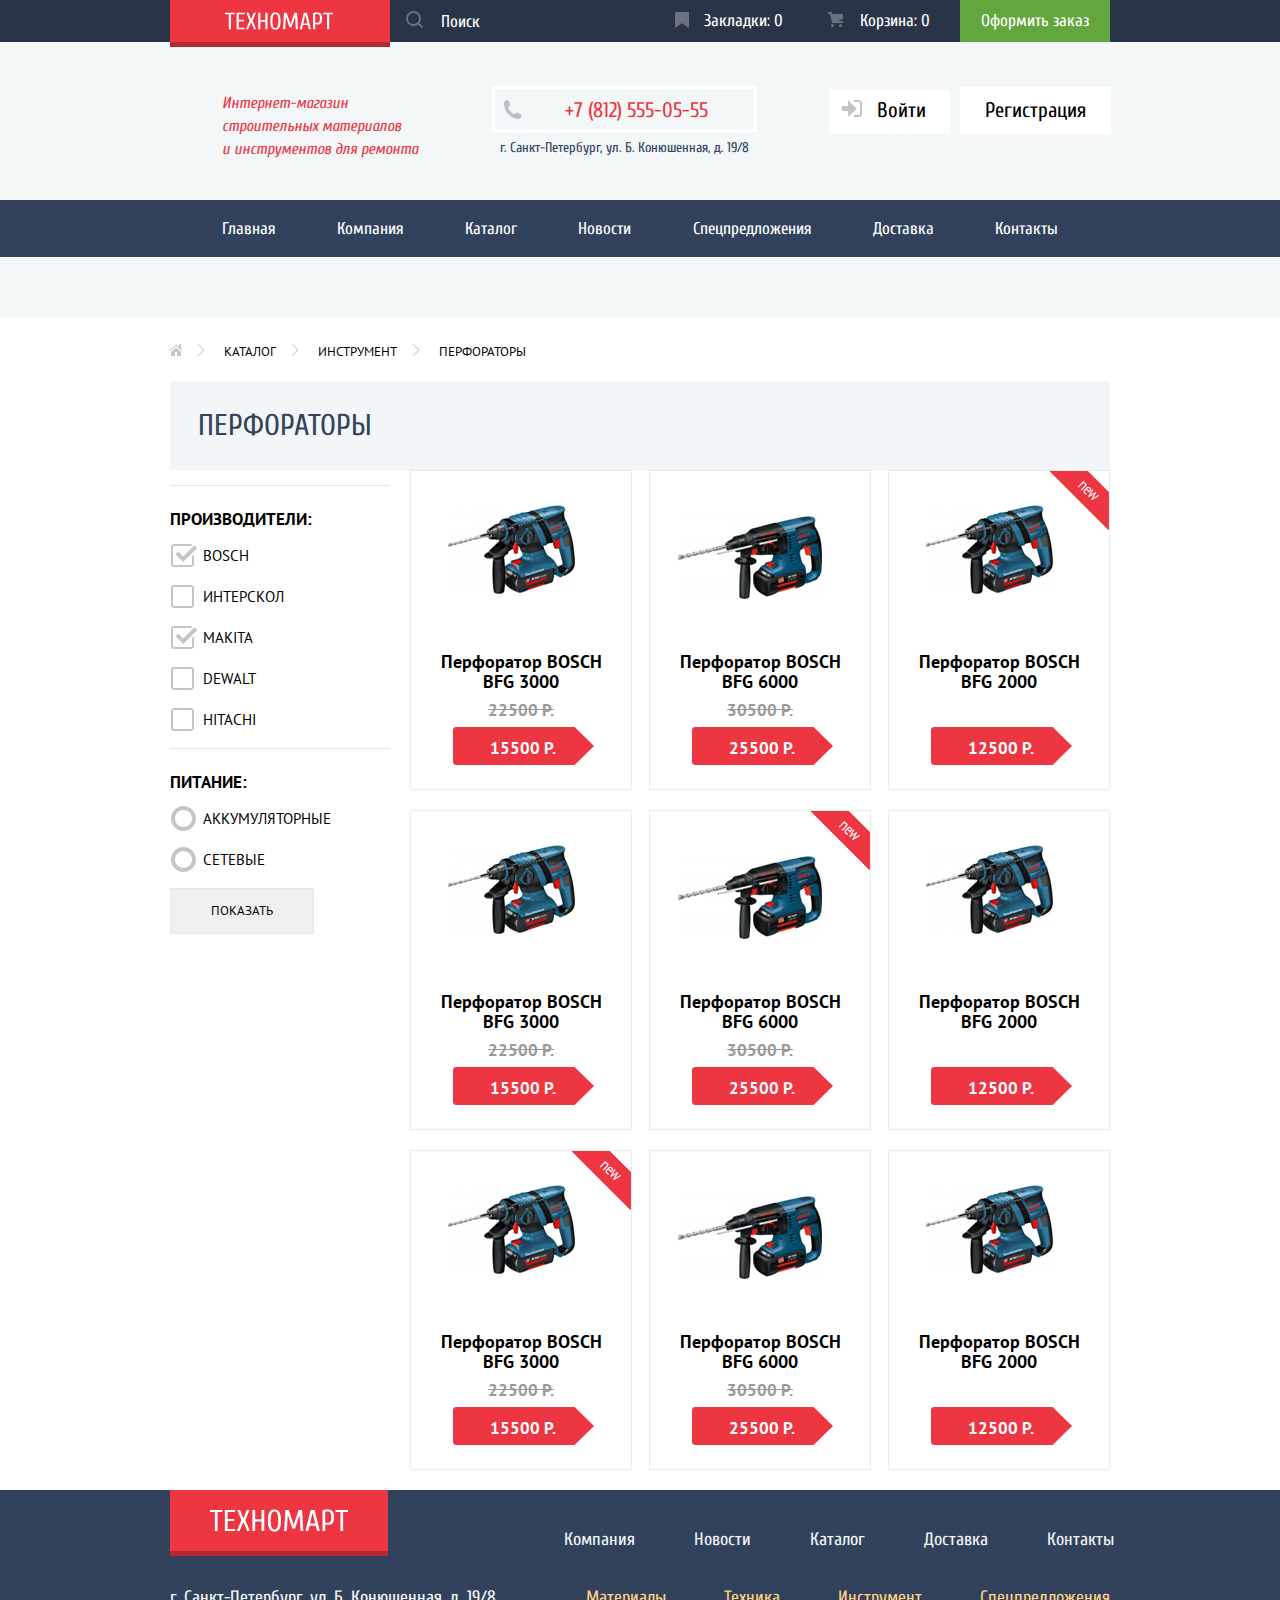
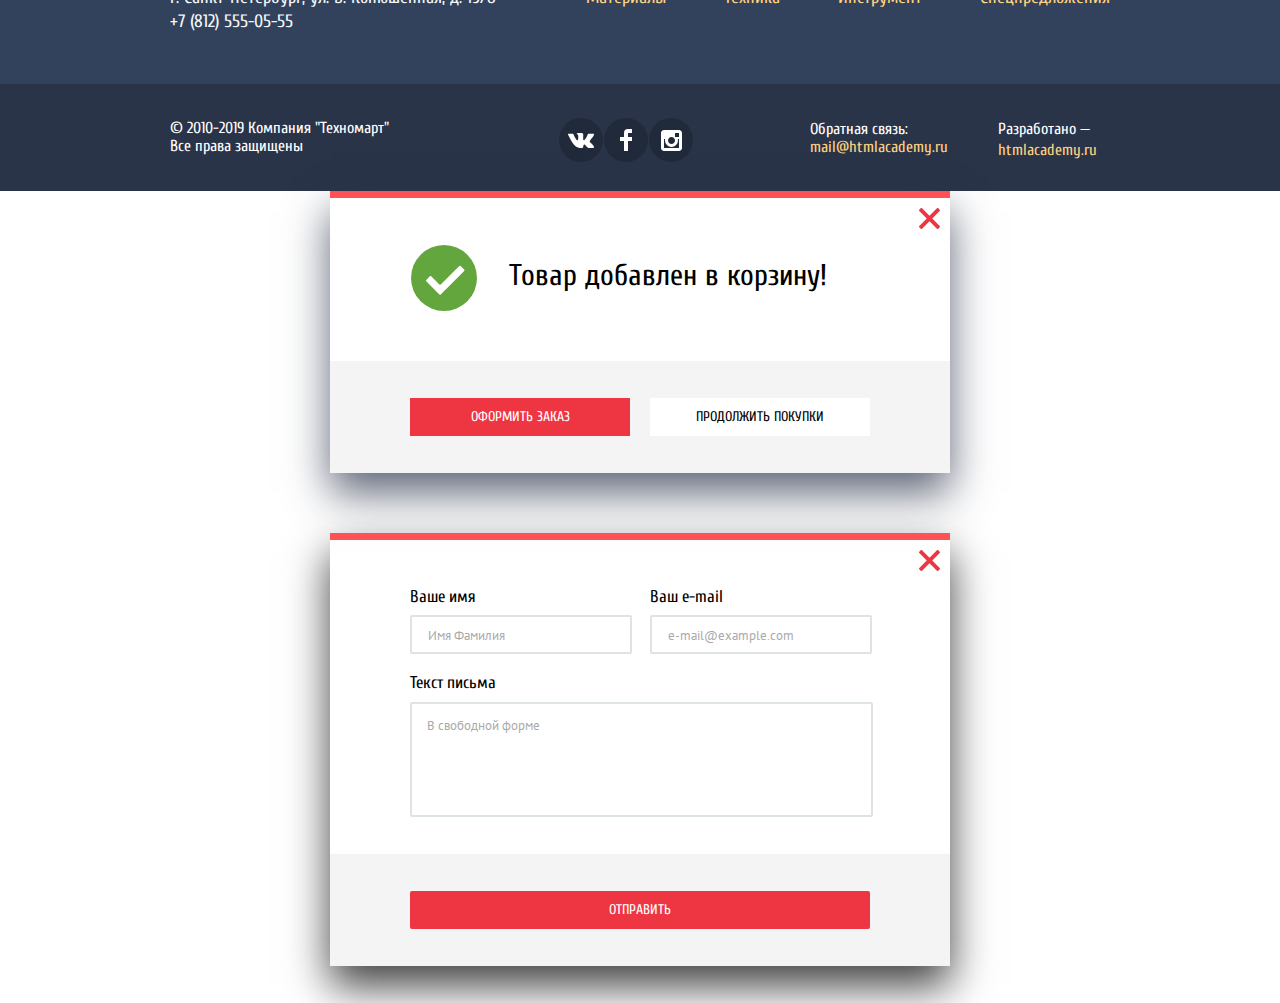
==== inner.html @ 7c1af6cd "сделал ховеры" ====
<!DOCTYPE html>
<html lang="ru">
  <head>
    <meta charset="utf-8">
    <title>Интернет-магазин строительных материалов и инструментов для ремонта "Техномарт"</title>
    <link href="https://fonts.googleapis.com/css?family=Cuprum:400,400i,700|PT+Sans:400,700&display=swap&subset=cyrillic" rel="stylesheet">
	<link rel="stylesheet" type="text/css" href="css/normalize.css">
    <link rel="stylesheet" type="text/css" href="css/style.css">
  </head>
  <body class="inner">
	<header>
		<div class="header-top-wrap">
			<div class="container">
				<div class="header-top">
					<img src="img/logo-technomart.svg" alt="Техномарт" class="logo">
					<form action="https://echo.htmlacademy.ru" class="search">
						<label>
							<input placeholder="Поиск" type="search">
						</label>
						<button type="submit"></button>
					</form>
					<a href="#" class="bookmark">Закладки: 0</a>
					<a href="#" class="cart">Корзина: 0</a>
					<a href="#" class="header-button">Оформить заказ</a>
				</div>
			</div>
		</div>
		<div class="header-bottom">
			<div class="upper-bottom container">
				<h1>Интернет-магазин<br>строительных материалов<br>и инструментов для ремонта</h1>
				<div class="header-bottom-contacts">
					<a href="tel:+78125550555" class="header-phone">+7 (812) 555-05-55</a>
					<p class="header-adress">г. Санкт-Петербург, ул. Б. Конюшенная, д. 19/8</p>
				</div>
				<ul class="login">
					<li><a class="login-in" href="#"><svg class="login-svg" xmlns="http://www.w3.org/2000/svg" width="20" height="17" viewBox="0 0 20 17"><path fill="#c5c5c5" d="M14.875 8.5L6 0v6H0v5h6v6z"/><path fill="#c5c5c5" d="M16.986 15.01h-5.027V17h5.027c2.178 0 3.004-1.81 3.029-3.026V3.028C19.99 1.811 19.164 0 16.986 0h-5.027v1.99h5.027c.839 0 .992.681 1.01 1.057v10.904c-.017.376-.171 1.059-1.01 1.059z"/></svg>Войти</a></li>
					<li><a class="registration" href="#">Регистрация</a></li>
				</ul>
			</div>
			<div class="site-nav-wrap">
				<nav class="container">
					<ul class="site-nav">
						<li><a href="#">Главная</a></li>
						<li><a href="#">Компания</a></li>
						<li><a href="#">Каталог</a></li>
						<li><a href="#">Новости</a></li>
						<li><a href="#">Спецпредложения</a></li>
						<li><a href="#">Доставка</a></li>
						<li><a href="#">Контакты</a></li>
					</ul>
				</nav>
			</div>
		</div>
	</header>

	<main>
	<div class="catalog-nav container">
		<ul>
			<li>
				<span class="home"></span>
				<a href="#"></a>
			</li>
			<li>
				<span class="icon-right"></span>
				<a href="#">Каталог</a>
			</li>
			<li>
				<span class="icon-right"></span>
				<a href="#">Инструмент</a>
			</li>
			<li>
				<span class="icon-right"></span>
				<a href="#">Перфораторы</a>
			</li>
		</ul>
	</div>

	<section class="perforators container">
		<div class="perfo-h1">
			<h1>Перфораторы</h1>
		</div>
		<div class="content-wrap">
			<div class="sidebar">
				<form class="filter" method="get" action="https://echo.htmlacademy.ru">
					<p>Производители:</p>
					<ul class="producers">
						<li>
							<label>
								Bosch
								<input class="visually-hidden" type="checkbox" name="Bosch" checked>
								<span class="check_box"></span>
							</label>
						</li>
						<li>
							<label>
								Интерскол
								<input class="visually-hidden" type="checkbox" name="Interskol">
								<span class="check_box"></span>
							</label>
						</li>
						<li>
							<label>
								Makita
								<input class="visually-hidden" type="checkbox" name="Makita" checked>
								<span class="check_box"></span>
							</label>
						</li>
						<li>
							<label>
								Dewalt
								<input class="visually-hidden" type="checkbox" name="Dewalt">
								<span class="check_box"></span>
							</label>
						</li>
						<li>
							<label>
								Hitachi
								<input class="visually-hidden" type="checkbox" name="Hitachi">
								<span class="check_box"></span>
							</label>
						</li>
					</ul>
					<p>Питание:</p>
					<ul class="power">
						<li>
							<label>
								Аккумуляторные
								<input class="visually-hidden" type="radio" name="power" value="battery">
								<span class="radio-button"></span>
							</label>
						</li>
						<li>
							<label>
								Сетевые
								<input class="visually-hidden" type="radio" name="power" value="electro-power">
								<span class="radio-button"></span>
							</label>
						</li>
					</ul>
					<button type="submit">Показать</button>
				</form>
			</div>
			
			<div class="content">
				<div class="perfo-list">
					<div class="perfo-card">
						<div class="perfo-card-popup">
							<img src="img/perfo-2.png" alt="">
							<div>
								<button class="cart">Купить</button>
								<button class="bookmark">В закладки</button>
							</div>
						</div>
						<div class="perfo-card-info">
							<p>Перфоратор BOSCH BFG 3000</p>
							<s>22500 Р.</s>
							<p>15500 Р.</p>
						</div>
					</div>
					<div class="perfo-card">
						<div class="perfo-card-popup">
							<img src="img/perfo-1.png" alt="">
							<div>
								<button class="cart">Купить</button>
								<button class="bookmark">В закладки</button>
							</div>
						</div>
						<div class="perfo-card-info">
							<p>Перфоратор BOSCH BFG 6000</p>
							<s>30500 Р.</s>
							<p>25500 Р.</p>
						</div>
					</div>
					<div class="perfo-card">
						<div class="perfo-card-popup">
							<img src="img/perfo-3.png" alt="">
							<div>
								<button class="cart">Купить</button>
								<button class="bookmark">В закладки</button>
							</div>
						</div>
						<div class="perfo-card-info">
							<p>Перфоратор BOSCH BFG 2000</p>
							<p>12500 Р.</p>
						</div>
					</div>
					<div class="perfo-card">
						<div class="perfo-card-popup">
							<img src="img/perfo-2.png" alt="">
							<div>
								<button class="cart">Купить</button>
								<button class="bookmark">В закладки</button>
							</div>
						</div>
						<div class="perfo-card-info">
							<p>Перфоратор BOSCH BFG 3000</p>
							<s>22500 Р.</s>
							<p>15500 Р.</p>
						</div>
					</div>
					<div class="perfo-card">
						<div class="perfo-card-popup">
							<img src="img/perfo-1.png" alt="">
							<div>
								<button class="cart">Купить</button>
								<button class="bookmark">В закладки</button>
							</div>
						</div>
						<div class="perfo-card-info">
							<p>Перфоратор BOSCH BFG 6000</p>
							<s>30500 Р.</s>
							<p>25500 Р.</p>
						</div>
					</div>
					<div class="perfo-card">
						<div class="perfo-card-popup">
							<img src="img/perfo-3.png" alt="">
							<div>
								<button class="cart">Купить</button>
								<button class="bookmark">В закладки</button>
							</div>
						</div>
						<div class="perfo-card-info">
							<p>Перфоратор BOSCH BFG 2000</p>
							<p>12500 Р.</p>
						</div>
					</div>
					<div class="perfo-card">
						<div class="perfo-card-popup">
							<img src="img/perfo-2.png" alt="">
							<div>
								<button class="cart">Купить</button>
								<button class="bookmark">В закладки</button>
							</div>
						</div>
						<div class="perfo-card-info">
							<p>Перфоратор BOSCH BFG 3000</p>
							<s>22500 Р.</s>
							<p>15500 Р.</p>
						</div>
					</div>
					<div class="perfo-card">
						<div class="perfo-card-popup">
							<img src="img/perfo-1.png" alt="">
							<div>
								<button class="cart">Купить</button>
								<button class="bookmark">В закладки</button>
							</div>
						</div>
						<div class="perfo-card-info">
							<p>Перфоратор BOSCH BFG 6000</p>
							<s>30500 Р.</s>
							<p>25500 Р.</p>
						</div>
					</div>
					<div class="perfo-card">
						<div class="perfo-card-popup">
							<img src="img/perfo-3.png" alt="">
							<div>
								<button class="cart">Купить</button>
								<button class="bookmark">В закладки</button>
							</div>
						</div>
						<div class="perfo-card-info">
							<p>Перфоратор BOSCH BFG 2000</p>
							<p>12500 Р.</p>
						</div>
					</div>
				</div>
			</div>
		</div>

	</section>
	</main>

	<footer>
		<div class="footer-top-wrap">
			<div class="footer-top container">
				<div class="footer-top-upper">
					<img src="img/logo-technomart.svg" alt="Техномарт" class="logo-footer">
					<div class="footer-nav-wrap">
						<ul class="footer-nav">
							<li><a href="#">Компания</a></li>
							<li><a href="#">Новости</a></li>
							<li><a href="#">Каталог</a></li>
							<li><a href="#">Доставка</a></li>
							<li><a href="#">Контакты</a></li>
						</ul>
					</div>
				</div>
				<div class="footer-top-below">
					<p class="footer-adress">г. Санкт-Петербург, ул. Б. Конюшенная, д. 19/8<br>
					+7 (812) 555-05-55</p>
					<ul class="footer-sections">
						<li><a href="#">Материалы</a></li>
						<li><a href="#">Техника</a></li>
						<li><a href="#">Инструмент</a></li>
						<li><a href="#">Спецпредложения</a></li>
					</ul>
				</div>
			</div>
		</div>
		<div class="footer-bottom-wrap">
			<div class="footer-bottom container">
				<p class="footer-copyright">© 2010-2019 Компания "Техномарт"<br>
				Все права защищены</p>
				<div class="social">
					<ul>
						<li><a href="#"><svg xmlns="http://www.w3.org/2000/svg" width="26" height="15" viewBox="0 0 26 15"><path fill="#FFF" d="M16.138 11.51c.956-.309 2.18 2.04 3.483 2.939.978.681 1.727.534 1.727.534l3.473-.05s1.815-.112.957-1.554c-.071-.12-.503-1.069-2.585-3.022-2.177-2.043-1.882-1.712.739-5.244 1.597-2.153 2.236-3.468 2.036-4.028-.192-.539-1.365-.399-1.365-.399L20.69.713c-.381.001-.704.119-.851.515-.003.004-.621 1.666-1.445 3.079-1.741 2.989-2.436 3.148-2.724 2.961-.661-.433-.494-1.737-.494-2.664 0-2.897.432-4.105-.846-4.417-.427-.104-.739-.172-1.828-.182-1.392-.021-2.574 0-3.244.329-.445.223-.786.712-.579.74.26.035.843.16 1.155.586.401.552.389 1.789.389 1.789s.229 3.411-.54 3.834c-.528.29-1.25-.302-2.803-3.016-.793-1.388-1.392-2.922-1.392-2.922s-.116-.285-.326-.441c-.25-.185-.6-.244-.6-.244L.848.684S.29.7.085.946c-.182.218-.015.668-.015.668s2.909 6.881 6.203 10.347c3.02 3.182 6.452 2.971 6.452 2.971h1.555s.469-.054.709-.312c.224-.24.214-.691.214-.691s-.031-2.109.935-2.419z"/></svg><span class="visually-hidden">Vkontakte</span></a></li>
						<li><a href="#"><span class="visually-hidden">Facebook</span><svg xmlns="http://www.w3.org/2000/svg" width="12" height="22" viewBox="0 0 12 22"><path fill="#FFF" d="M12 4V0H8a4 4 0 0 0-4 4v4H0v4h4v10h4V12h4V8H8V4h4z"/></svg></a></li>
						<li><a href="#"><span class="visually-hidden">Instagram</span><svg xmlns="http://www.w3.org/2000/svg" width="21" height="21" viewBox="0 0 21 21"><path fill="#FFF" d="M18 0H3C1.35 0 0 1.35 0 3v15c0 1.65 1.35 3 3 3h15c1.65 0 3-1.35 3-3V3c0-1.65-1.35-3-3-3zm-7.5 7c1.93 0 3.5 1.57 3.5 3.5S12.43 14 10.5 14 7 12.43 7 10.5 8.57 7 10.5 7zM18 18H3V9h1.181A6.504 6.504 0 0 0 4 10.5a6.5 6.5 0 1 0 13 0 6.45 6.45 0 0 0-.181-1.5H18v9zm0-11h-4V3h4v4z"/></svg></a></li>
					</ul>
				</div>
				<div class="feedback-and-development">
					<div class="footer-feedback">
						<p>Обратная связь:</p>
						<a href="mailto:mail@htmlacademy.ru" class="mail">mail@htmlacademy.ru</a>
					</div>
					<div class="wrap-develop">
						<p class="footer-development">Разработано —</p>
						<a class="academy" href="http://htmlacademy.ru">htmlacademy.ru</a>
					</div>
				</div>
			</div>
		</div>
	</footer>
	
	<section class="popup-cart">
		<p>Товар добавлен в корзину!</p>
		<div class="buttons-wrap">
			<a href="#">Оформить заказ</a>
			<a href="#">Продолжить покупки</a>
		</div>
	</section>
	<section class="popup-form">
		<form action="https://echo.htmlacademy.ru">
			<div class="popup-form-wrap">
				<label class="name"> Ваше имя
					<input name="name" type="text" placeholder="Имя Фамилия">
				</label>
				<label class="e-mail"> Ваш e-mail
					<input name="email" type="email" placeholder="e-mail@example.com">
				</label>
				<label class="text_letter"> Текст письма
					<textarea name="text" type="textarea" placeholder="В свободной форме"></textarea>
				</label>
			</div>
			<div class="button-send-wrap">
				<button type="submit">Отправить</button>
			</div>
		</form>
	</section>
</body>
</html>
---- css/style.css ----
body {
	margin: 0px;
	padding: 0px;

	font-family: "Cuprum", Arial, sans-serif;
	font-size: 17px;
	line-height: 24px;
	background-color: white;
	font-weight: 400
}

.visually-hidden:not(:focus):not(:active),
input[type="checkbox"].visually-hidden,
input[type="radio"].visually-hidden {
  position: absolute;

  width: 1px;
  height: 1px;
  margin: -1px;
  border: 0;
  padding: 0;

  white-space: nowrap;

  clip-path: inset(100%);
  clip: rect(0 0 0 0);
  overflow: hidden;
}

a {
	text-decoration: none
}

img {
  max-width: 100%;
  height: auto;
}

/* начало шапки */
.header-top {
	line-height: 18px;
	color: white;

	display: flex;
	min-height: 42px;

	position: relative;
}

.header-top-wrap {
	background-color: #293449;
	width: 100%
}

.container {
	width: 940px;
	padding-left: 10px;
	padding-right: 10px;
	margin: 0 auto;
}

.header-top a {
	color:white;
	padding-top: 12px;

	box-sizing: border-box;
    width: 150px;
}

.header-button {
	background-color: #63A63E;
	padding-left: 20px;
	padding-right: 20px;
	padding-bottom: 12px;
	text-align: center
	}

.header-button:hover {
	background-color: #5FBB2D
	}

.header-button:active {
	background-color: #518534;
	color: rgba(255,255,255,0.5);
}	

.logo {
	background-color: #EE3643;
	
	padding-left: 55px;
	padding-top: 12px;
	padding-right: 57px;
	padding-bottom: 12px;

	width: 108px;
	height: 18px;

	box-shadow: 0 5px 0 rgb(181,41,51);
}

.logo:hover {
	background-color: #CA2C37;
	box-shadow: 0 5px 0 #992129;
}

.logo:active {
	background-color: #BA2732;
	box-shadow: 0 5px 0 #8D1D26;
}

.search {
	width: 270px;
	position: relative;
	box-sizing: border-box;
}

.search label {
    padding-left: 49px;
    padding-top: 11px;
    display: block;
}

.search input {
	background-color: transparent;
	border: none;
	color: white
}

.search button {
	position: absolute;
	left: 16px;
	top: 11px;
	width: 17px;
	height: 17px;

	background-image: url(../img/icon-search.svg);
    background-repeat: no-repeat;
    background-position: 0 0;
    background-color: transparent;
    
    border: 0px;

    opacity: 0.3
}

.search input:focus {
	background-color: white;
	color: black;
}

.search input::placeholder {
	color: white
}

.header-top .bookmark:hover::before,
.header-top .cart:hover::before,
.search:hover button {
	opacity: 1
}

.header-top .bookmark:active::before {
	opacity: 0.5
}

.header-top .cart:active::before {
	opacity: 0.5
}

.search:hover,
.header-top .bookmark:hover,
.header-top .cart:hover {
	background-color: #212A3A;
}

.header-top .bookmark:active,
.header-top .cart:active {
	background-color: #161D29;
	color: rgba(255,255,255,0.6);
}

.header-top .bookmark {
	padding-left: 44px;
	padding-right: 27px;

	position: relative;
}

.header-top .bookmark:before {
	position: absolute;
	left: 15px;
	width: 17px;
	height: 17px;

	content: "";

	background-image: url(../img/icon-bookmark.svg);
    background-repeat: no-repeat;
    background-position: 0 0;

    opacity: 0.3
}

.header-top .cart {
	padding-left: 50px;
	padding-right: 29px;
	position: relative;
}

.header-top .cart:before {
	position: absolute;
	left: 18px;
	width: 15px;
	height: 15px;

	content: "";

	background-image: url(../img/icon-cart.svg);
    background-repeat: no-repeat;
    background-position: 0 0;

    opacity: 0.3
}

.header-bottom {
	background-color: #F4F7F8;
	padding-bottom: 60px
}

.upper-bottom {
	display: flex;
	justify-content: space-between;
	min-height: 158px;
}

.header-bottom h1 {
	font-family: "Cuprum", Arial, sans-serif;
	font-size: 16px;
	line-height: 23px;
	font-style: italic;
	font-weight: 400;
	color: #EE3643;

	width: 300px;
    padding-left: 52px;
    margin-top: 50px;
    
    box-sizing: border-box;
}

.header-bottom-contacts {
    width: 300px;
    margin-top: 44px;
    margin-right: 12px;

    display: flex;
    flex-direction: column;
    align-items: center;

    box-sizing: border-box;
}

.login {
    box-sizing: border-box;

    width: 300px;
    display: flex;
    padding-left: 19px;
    justify-content: space-between;
    margin-top: 47px;
    margin-left: 20px;

    align-items: baseline;
}

.login-in {
    padding-left: 48px;
    padding-top: 11px;
    padding-right: 24px;
    padding-bottom: 13px;
    
    position: relative;
    
    display: flex;
   
    width: 121px;
    box-sizing: border-box;
}

.login-in:hover .login-svg path {
	fill: #32425C
}

.login-in:active .login-svg path {
	fill: #c5c5c5
}

.login-svg {
	position: absolute;
	left: 13px
}

.registration {
	margin-left: 10px;

	padding-top: 11px;
	padding-bottom: 13px;
	padding-left: 25px;
	padding-right: 25px
}

.header-phone {
    position: relative;
    
    color: #EE3643;
    font-size: 21px;
    line-height: 21px;
    
    border: 3px solid white;
    padding-left: 70px;
    padding-top: 11px;
    padding-right: 46px;
    padding-bottom: 8px;
}

.header-phone:before {
	position: absolute;
	left: 8px;
	width: 19px;
	height: 19px;

	content: "";

	background-image: url(../img/icon-phone.svg);
    background-repeat: no-repeat;
    background-position: 0 0;
}

.header-adress {
	color:#32425C;
	font-size: 14px;
	line-height: 24px;
	text-align: center;
	margin: 0px;
	margin-top: 4px;
}

.login a {
	background-color: white;
	font-size: 21px;
	line-height: 21px;
	color: black
}

.login a:hover {
	color: #EE3643
}

.login a:active {
	color: rgba(0,0,0,0.3);
}

.site-nav {
    display: flex;
    flex-wrap: wrap;
    justify-content: space-between;
    margin: 0px 33px 0px 33px;
    padding: 0px;
}

.login li,
.site-nav li {
	list-style-type: none;
}

.site-nav-wrap {
	background-color: #32425C;
	width: 100%
}

.site-nav a {
	font-size: 17px;
	line-height: 17px;
	color: white;

	display: block;
  	padding: 20px 19px;

  	vertical-align: middle;
}

.site-nav a:hover {
	background-color: #293449;
}

.site-nav a:active {
	background-color: #1D2739;
	color: rgba(255,255,255,0.5);
}
/* конец шапки */

/* начало секции о компании */
.company-wrap {
	display: flex;
	min-height: 536px;
}

.about-us {
	width: 540px;
	margin-top: 54px
}

.about-us h2 {
	font-size: 30px;
	line-height: 30px;
	text-transform: uppercase;
	font-weight: 400;
}

.about-us p {
	font-family: "PT sans", Arial, sans-serif;
	font-size: 13px;
	line-height: 24px;
}

.about-us p:nth-child(3){
	margin-top: 27px
}

.about-us ul {
    margin: 0px;
    margin-top: 18px;
    padding-left: 0px;
}

.about-us li {
    font-size: 18px;
    line-height: 19px;
    list-style-type: none;
    padding-bottom: 22px;
    padding-left: 36px;
}

.button-about-us {
    display: inline-block;
    
    font-size: 14px;
    line-height: 18px;
    text-transform: uppercase;
    color: white;
    
    background-color: #EE3643;
    
    padding-left: 40px;
    padding-top: 11px;
    padding-right: 40px;
    padding-bottom: 11px;
    border-radius: 3px;
    margin-top: 12px;
}

.button-about-us:hover {
	background-color: #CA2C37;
}

.button-about-us:active {
	background-color: #BA2732;
}

/* конец секции о компании */

/* начало секции контакты */
.contacts {
	width: 300px;
	margin-left: auto;
	margin-top: 56px
}

.contacts h2 {
	font-size: 30px;
	line-height: 30px;
	text-transform: uppercase;
	font-weight: 400;
}

.contacts p {
	font-family: "PT sans", Arial, sans-serif;
	font-size: 13px;
	line-height: 24px;
}

.contacts-button {
    display: inline-block;

    font-size: 14px;
    line-height: 18px;
    text-transform: uppercase;
    color: white;
	text-align: center;

    background-color: #EE3643;

    width: 276px;
    padding-left: 12px;
    padding-top: 11px;
    padding-right: 12px;
    padding-bottom: 11px;
    border-radius: 3px;
}

.contacts-button:hover {
	background-color: #CA2C37;
}

.contacts-button:active {
	background-color: #BA2732;
}

.map-img {
	display: block;
	width: 300px;
	height: 158px;
	margin-top: 30px;
    margin-bottom: 38px;
}


/* конец секции контакты */

/* начало футера */
.footer-top ul,
.footer-bottom ul {
	margin: 0px;
	padding: 0px;
}

.footer-top-wrap {
	background-color:#32425C;
	width: 100%;
	padding-bottom: 32px
}

.footer-top-upper {
	display: flex
}

.logo-footer {
	background-color: #EE3643;
	
	padding-left: 40px;
	padding-top: 19px;
	padding-right: 40px;
	padding-bottom: 19px;

	width: 138px;
	height: 23px;

	box-shadow: 0 5px 0 rgb(181,41,51);
}

.logo-footer:hover {
	background-color: #CA2C37;
	box-shadow: 0 5px 0 #992129;
}

.logo-footer:active {
	background-color: #BA2732;
	box-shadow: 0 5px 0 #8D1D26;
}

.footer-top-below {
	display: flex;
	justify-content: space-between;
}

.footer-adress {
    font-size: 18px;
    color: #F3F7F9;
    line-height: 24px;
    width: 380px;
    margin-top: 34px;
}

.footer-sections {
    width: 524px;
    display: flex;
    justify-content: space-between;
}

.footer-nav,
.footer-sections {
	font-size: 18px;
	line-height: 24px;
	list-style-type: none;
}

.footer-nav-wrap {
	margin-left: 176px
}

.footer-nav {
    display: flex;
    justify-content: space-between;
    width: 550px;
}

.footer-nav a:hover,
.footer-sections a:hover {
	text-decoration: underline;
}

.footer-nav a:active,
.footer-sections a:active {
	opacity: 0.5;
}

.footer-nav a {
    color: #F1F5F7;
    display: block;
    margin-top: 38px;
}

.footer-sections a {
    color: #FFD180;
    display: block;
    margin-top: 34px;
}

.footer-bottom {
	display: flex
}

.footer-bottom-wrap {
	background-color:#293449;
	width: 100%;
	min-height: 107px
}

.footer-copyright {
	width: 300px;
	margin-right: 72px;
	margin-top: 35px
}

.social {
	width: 168px;
	margin-right: 100px;
	display: flex;
	justify-content: space-between;
	flex-wrap: wrap;
	margin-top: 34px
}

.social ul {
    width: 168px;
    display: flex;
    justify-content: space-between;
    flex-wrap: wrap;
    margin-left: 17px;
    margin-right: 17px;
}

.social a {
	width: 44px;
	height: 44px;
	background-color: #212A3A;
	border-radius: 100%;
	display: flex;
	align-items: center;
	justify-content: center;
}

.feedback-and-development {
	width: 300px;
	margin-left: auto;
	margin-top: 36px
}

.feedback-and-development p {
	padding: 0;
	margin: 0
}

.feedback-and-development{
	display: flex;
	justify-content: space-between;
}

.wrap-develop {
	margin-right: 13px
}

.footer-copyright,
.footer-feedback,
.footer-development{ 
	font-size: 16px;
	color: #FFFFFF;
	line-height: 18px;
}

.social li {
	list-style-type: none;
}

.social a {
	color: #FFFFFF;
}

.social li a:hover { 
	background-color: #EE3643
}

.social li a:active { 
	background-color: #EE3643
}

.mail {
	color: #FFD180
}

.academy {
	color: #FFD180;
	font-size: 16px;
	line-height: 18px;
}

.mail:hover,
.academy:hover {
	text-decoration: underline;
}

.mail:active,
.academy:active {
	color: #EE3643;
}
/* конец футера */

/* страница с товарам */
.catalog-nav ul,
.sidebar ul {
	margin: 0;
	padding: 0;
}			

.content-wrap {
	display: flex;
	justify-content: space-between;
}

.sidebar {
	width: 220px;
}

.content {
	width: 700px
}

.catalog-nav {
	padding-top: 22px;
    padding-bottom: 18px;
}

.catalog-nav ul {
	display: flex;
}

.catalog-nav li {
	list-style-type: none;
}

.home {
	background-color: transparent;
	background-image: url(../img/icon-home.svg);
    background-repeat: no-repeat;
    background-position: 0 0;

    width: 14px;
    height: 12px;

   	display: inline-block;
   	margin-left: -2px;
    margin-top: 4px;
}

.icon-right {
	background-color: transparent;
	background-image: url(../img/icon-right-small.svg);
    background-repeat: no-repeat;
    background-position: 0 0;

    width: 8px;
    height: 12px;

   	margin-left: 15px;
    display: inline-block;
    margin-right: 15px;
}


.check_box {
	background-color: transparent;
	background-image: url(../img/checkbox-off.svg);
    background-repeat: no-repeat;
    background-position: 0 0;

    width: 23px;
    height: 23px;

   	position: absolute;
   	margin-left: -32px
}

.visually-hidden:checked + .check_box {
	background-image: url(../img/checkbox-on.svg);
	width: 27px;
    height: 23px;
}

.producers label {
    padding-left: 33px;
    display: flex;
    align-items: center;
    height: 25px;
    margin-bottom: 16px;
}

.radio-button {
	background-color: transparent;
	background-image: url(../img/radio-off.svg);
    background-repeat: no-repeat;
    background-position: 0 0;

    width: 25px;
    height: 25px;

   	position: absolute;
   	margin-left: -32px
}

.visually-hidden:checked + .radio-button {
	background-image: url(../img/radio-on.svg);
}

.power label {
	padding-left: 33px;
    display: flex;
    align-items: center;
    height: 25px;
    margin-bottom: 16px;
}

.catalog-nav a {
	font-family: "PT sans", Arial, sans-serif;
	font-size: 13px;
	line-height: 18px;
	text-transform: uppercase;
	color: #000000
}

.perfo-h1 {
	height: 89px;
	background-color: #F2F6F8;
	display: flex;
    align-items: center;
}

.perforators h1 {
	text-transform: uppercase;
	color: #32425C;
	font-size: 30px;
	line-height: 30px;
	font-weight: 400;
	padding-left: 28px;
}

.sidebar p {
	border-top: 1px solid #E5E5E5;
	text-transform: uppercase;
	font-family: "PT sans", Arial, sans-serif;
	font-size: 17px;
	line-height: 30px;
	font-weight: 700;
	
	padding: 18px 0px 0px 0px;
	margin: 15px 0px 9px 0px;
}

.sidebar li {
	text-transform: uppercase;
	font-family: "PT sans", Arial, sans-serif;
	font-size: 15px;
	line-height: 19px;
	list-style-type: none;
}

.sidebar button {
	text-transform: uppercase;
	font-family: "PT sans", Arial, sans-serif;
	font-size: 13px;
	text-align: center;
	line-height: 18px;
	border: 1px solid #E5E5E5;
	padding-left: 40px;
	padding-top:13px;
	padding-right:40px;
	padding-bottom:13px;
}

.perfo-list {
	display: flex;
	justify-content: space-between;
	flex-wrap: wrap;

	position: relative;
}

.perfo-card {
	border: 1px solid #EAEAEA;
	text-align: center;
	width: 220px;
	margin-bottom: 20px;
	min-height: 318px;
	position: relative;
}


.perfo-card:hover {
	box-shadow: 0 10px 25px 0 rgba(41,52,73,0.50);
}

.perfo-card img {
	margin-right: 20px;
	margin-top: 23px
}

.perfo-card-popup {
	min-height: 163px
}
 
.perfo-card-popup div {
	display: none
}

.perfo-card:hover .perfo-card-popup div {
	display: flex;
	flex-direction: column;
	align-items: center;
	justify-content: center;

	min-height: 163px
}

.perfo-card .bookmark {
	color: #32425C;
	border: 3px solid #63A63E;
	border-radius: 2px;
	background-color: white
}

.perfo-card .cart {
	margin-bottom: 10px;
	background-color: #63A63E;
	border-radius: 2px;

	box-shadow: inset 0 -3px 0 0 #367315;

	color: white;
	position: relative;

	border: none;
}

.perfo-card .cart:before {
	position: absolute;
	left: 14px;
	width: 15px;
	height: 15px;
	opacity: 0.3;

	content: "";

	background-image: url(../img/icon-cart.svg);
    background-repeat: no-repeat;
    background-position: 0 0;
}

.perfo-card .cart,
.perfo-card .bookmark {
	width: 135px;
	height: 38px;

	display: flex; 
	align-items: center; 
	justify-content: center; 
	text-align: center 
}

.perfo-card-popup .cart:hover::before {
	opacity: 1
}

.perfo-card-popup .cart:hover {
	background: #5FBB2D;
	box-shadow: inset 0 -3px 0 0 #367315;
}

.perfo-card-popup .cart:active {
	background: #518534;
	box-shadow: none;
}

.perfo-card-popup .bookmark:hover {
	border: 3px solid #32425C;
	color: #32425C;
}

.perfo-card-popup .bookmark:active {
	opacity: 0.3
}

.perfo-card-info {
	min-height: 116px;
	position: relative;
}

.perfo-card:hover .perfo-card-popup img {
	display: none;
}

.perfo-card-info p:first-child {
	font-family: "PT sans", Arial, sans-serif;
	font-size: 18px;
	font-weight: 700;
	line-height: 20px;

	padding-left: 28px;
	padding-right: 28px;
	margin-bottom: 9px;
}

.perfo-card-info p:last-child {
	font-family: "PT sans", Arial, sans-serif;
	font-size: 17px;
	font-weight: 700;
	line-height: 18px;

	background-color: transparent;
	color: #FFFFFF;
	position: absolute;
	bottom: -16px;
	padding: 12px 39px 10px 37px;
	left: 42px;
	
	background-image: url("../img/red-button.svg");
	background-repeat: no-repeat;
    background-position: 0 0;
}

.perfo-card-info s {
	font-family: "PT sans", Arial, sans-serif;
	font-size: 17px;
	color: #999999;
	line-height: 18px;
	font-weight: 700;

	display: block;
	margin-top: 4px;
}

.perfo-list div:nth-child(3):after {
	background-image: url("../img/new-flag.png");
	background-repeat: no-repeat;
    background-position: 0 0;

    content: "";

    width: 60px;
    height: 60px;
    position: absolute;

    top: 0px;
    right: 0px;
}

.perfo-list div:nth-child(5):after {
	background-image: url("../img/new-flag.png");
	background-repeat: no-repeat;
    background-position: 0 0;

    content: "";

    width: 60px;
    height: 60px;
    position: absolute;

    top: 0px;
    right: 0px;
}

.perfo-list div:nth-child(7):after {
	background-image: url("../img/new-flag.png");
	background-repeat: no-repeat;
    background-position: 0 0;

    content: "";

    width: 60px;
    height: 60px;
    position: absolute;

    top: 0px;
    right: 0px;
}

/* Всплывая форма */
	
	.popup-form {
		width: 620px;
		min-height: 430px;
		box-sizing: border-box;

		padding-bottom: 37px;

		margin: 0 auto;
		position: relative;
	}

	.popup-form form {
		display: flex;
		flex-direction: column;
		box-shadow: 0 20px 40px 0 rgba(0,0,0,0.75);
		position: relative;
	}

	.popup-form-wrap {
		display: flex;
		flex-wrap: wrap;
		padding-bottom: 30px;

	    margin-left: 80px;
	    margin-right: 80px;
	   	margin-top: 52px;
	}

	.popup-form-wrap label:nth-child(1) {
		width: 220px;
		display: inline-block;
	}

	.popup-form-wrap label:nth-child(2) {
		width: 220px;
		display: inline-block;
		margin-left: auto;
	}

	.popup-form-wrap label:nth-child(3) {
		width: 460px;
		display: block;
		margin-top: 17px;

	}
	
	.popup-form-wrap .name input,
	.popup-form-wrap .e-mail input {
		width: 214px;
	    height: 33px;
	    margin-top: 6px;
	}

	.popup-form-wrap .text_letter textarea {
	    width: 455px;
	    min-height: 107px;
	    margin-top: 7px;
	}

	.button-send-wrap {
		background-color: #F4F4F4;

		display: flex; 
		align-items: center; 
		justify-content: center; 
		text-align: center;

		width: 620px;
		height: 112px
	}

	.button-send-wrap button {
		background: #EE3643;
		width: 460px;
		height: 38px;

		display: flex; 
		align-items: center; 
		justify-content: center; 
		text-align: center;
		
		border: none;
		border-radius: 2px;

		font-size: 14px;
		color: white;
		text-transform: uppercase;
	}

	.popup-form input,
	.popup-form textarea {
		border: 2px solid #DEE3E4;
		border-radius: 2px
	}

	.popup-form input::placeholder {
		font-family: "PT sans", Arial, sans-serif;
		font-size: 13px;
		color: #A9A9A9;
		line-height: 18px;
		padding-left: 14px;
	}

	.popup-form textarea {
		resize: none;
	}

	.text_letter textarea::placeholder {
		font-family: "PT sans", Arial, sans-serif;
		font-size: 13px;
		color: #A9A9A9;
		line-height: 18px;
		padding-left: 13px;
		padding-top: 11px
	}

	.popup-form form::before {
		width: 620px;
		height: 7px;

		content: "";

		position: absolute;
		background-color: #FF5257;
		top: 0px
	}

	.popup-form form::after {
		width: 21px;
		height: 21px;

		content: "";

		position: absolute;
		background-image: url("../img/icon-close.svg");
	    top: 17px;
    	right: 10px;
	}

/* Товар в корзине */

	.popup-cart {
		width: 620px;
		min-height: 282px;
		box-sizing: border-box;

		margin: 0 auto;
		position: relative;

		margin-bottom: 60px
	}

	.buttons-wrap {
		background-color: #F4F4F4;

		display: flex; 
		align-items: center; 
		justify-content: center; 
		text-align: center;

		width: 620px;
		height: 112px;

		padding-left: 80px;
		padding-right: 80px;

	    box-sizing: border-box;
	}

	.popup-cart p {
		display: flex; 
		align-items: center; 
		justify-content: center; 
		text-align: center;

		width: 620px;
		height: 170px;
		margin:0;
	    padding-left: 56px;
	    box-sizing: border-box;
	    position: relative;

		font-size: 30px;
		color: #000000;
		line-height: 30px;
	}

	.buttons-wrap a:nth-child(1) {
		background: #EE3643;
		width: 220px;
		height: 38px;

		color: white;
		text-transform: uppercase;
		font-size: 14px;
		line-height: 18px;
		
		display: flex; 
		align-items: center; 
		justify-content: center; 
		text-align: center;
	}

	.buttons-wrap a:nth-child(2) {
		width: 220px;
		height: 38px;
		margin-left: auto;

		background: white;

		color: black;
		text-transform: uppercase;
		font-size: 14px;
		line-height: 18px;

		display: flex; 
		align-items: center; 
		justify-content: center; 
		text-align: center;
	}
	
	.popup-cart {
		box-shadow: 0 20px 40px 0 rgba(41,52,73,0.75);
	}

	.popup-cart::after {
		width: 21px;
		height: 21px;

		content: "";

		position: absolute;
		background-image: url("../img/icon-close.svg");
	    top: 17px;
    	right: 10px;
	}

	.popup-cart::before {
		width: 620px;
		height: 7px;

		content: "";

		position: absolute;
		background-color: #FF5257;
		top: 0px
	}

	.popup-cart p:before {
		width: 66px;
		height: 66px;

		content: "";

		position: absolute;
		background-image: url("../img/icon-mark.svg");
	    top: 54px;
    	left: 81px;
    }
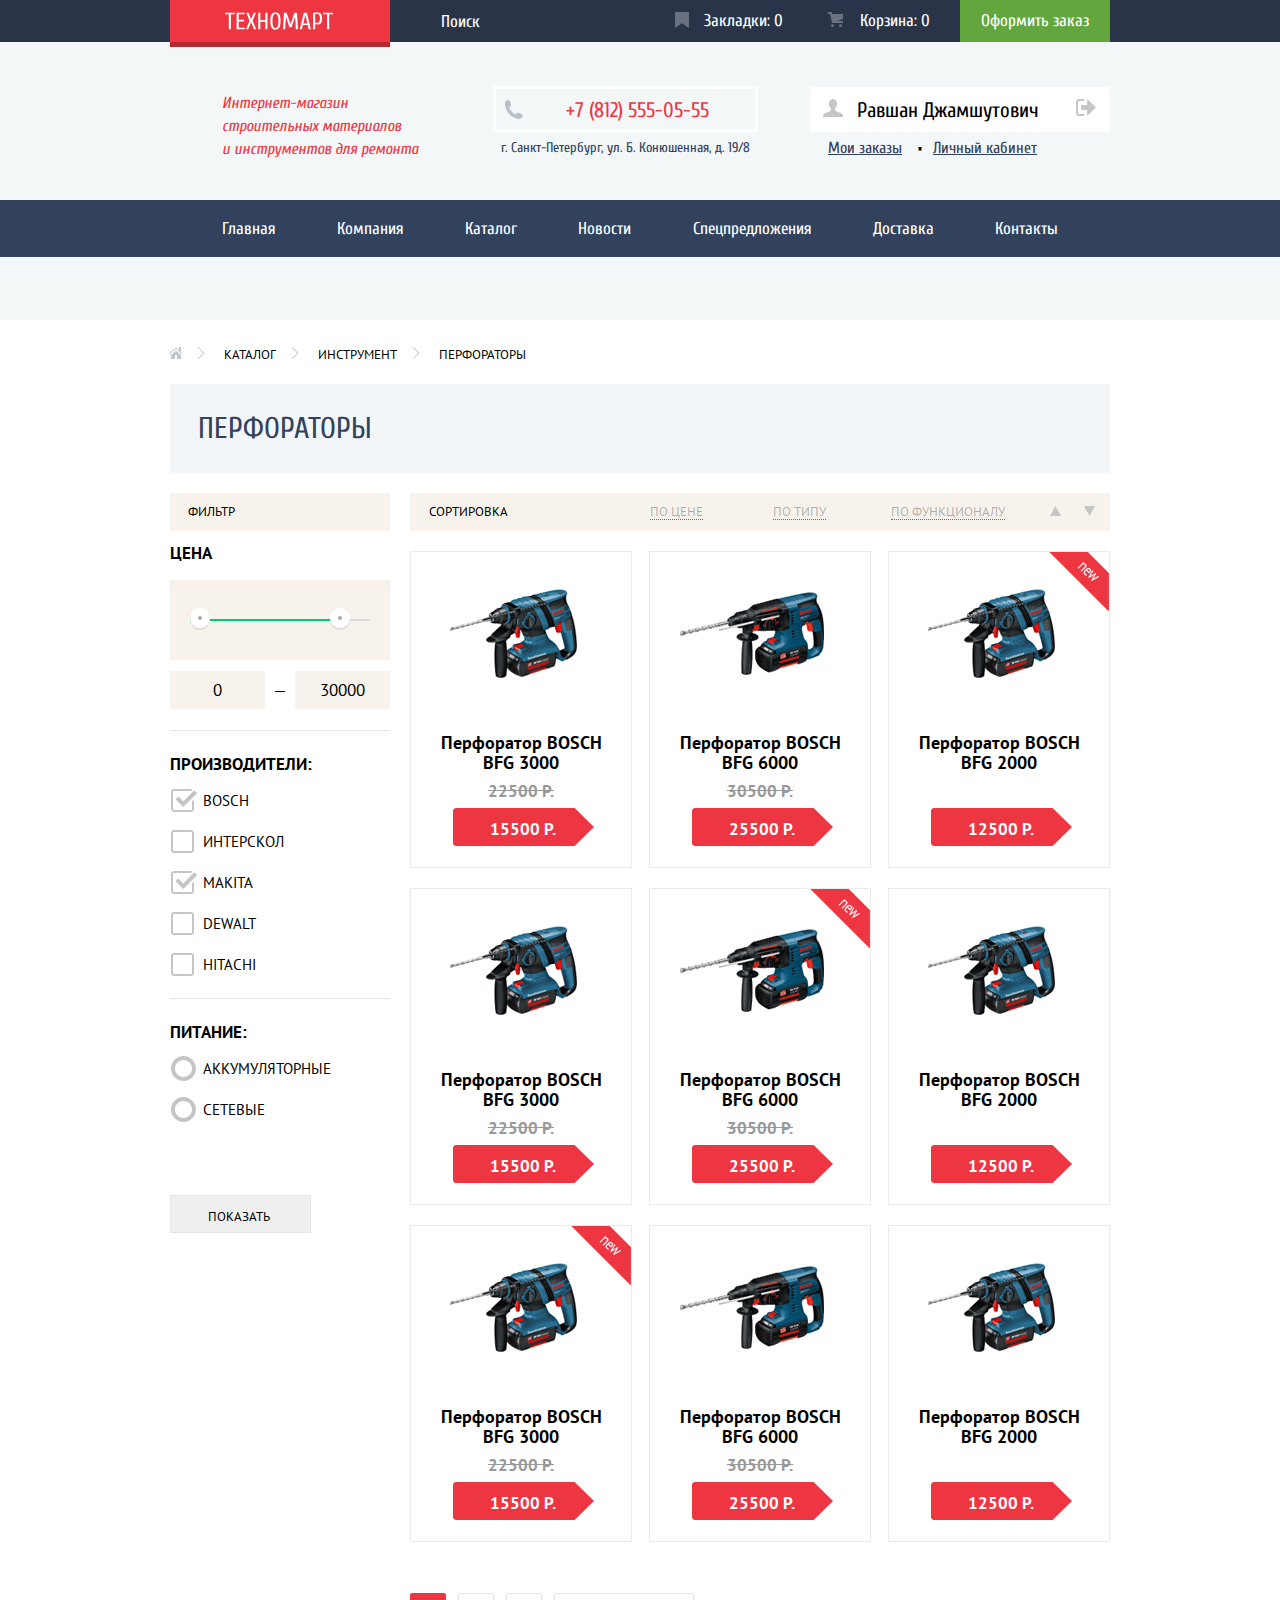
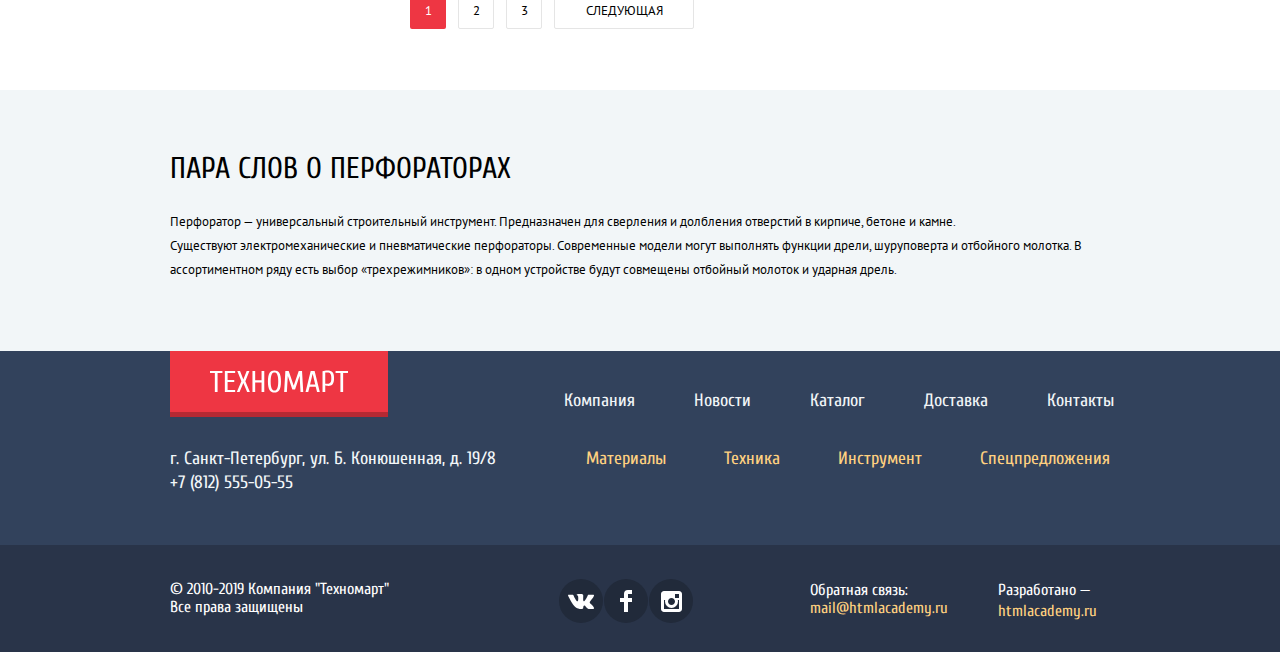
==== commit 4a9d5c2b: "Готово" ====
--- a/inner.html
+++ b/inner.html
@@ -5,22 +5,22 @@
     <title>Интернет-магазин строительных материалов и инструментов для ремонта "Техномарт"</title>
     <link href="https://fonts.googleapis.com/css?family=Cuprum:400,400i,700|PT+Sans:400,700&display=swap&subset=cyrillic" rel="stylesheet">
 	<link rel="stylesheet" type="text/css" href="css/normalize.css">
-    <link rel="stylesheet" type="text/css" href="css/style.css">
+    <link rel="stylesheet" type="text/css" href="css/style-min.css">
   </head>
   <body class="inner">
 	<header>
 		<div class="header-top-wrap">
 			<div class="container">
 				<div class="header-top">
-					<img src="img/logo-technomart.svg" alt="Техномарт" class="logo">
+					<a class="logo-but" href="index.html"><img src="img/logo-technomart.svg" alt="Техномарт" class="logo"></a>
 					<form action="https://echo.htmlacademy.ru" class="search">
 						<label>
 							<input placeholder="Поиск" type="search">
 						</label>
 						<button type="submit"></button>
 					</form>
-					<a href="#" class="bookmark">Закладки: 0</a>
-					<a href="#" class="cart">Корзина: 0</a>
+					<a href="#" class="header-bookmark">Закладки: <span class="b-null">0</span></a>
+					<a href="#" class="header-cart">Корзина: <span class="null">0</span></a>
 					<a href="#" class="header-button">Оформить заказ</a>
 				</div>
 			</div>
@@ -32,10 +32,18 @@
 					<a href="tel:+78125550555" class="header-phone">+7 (812) 555-05-55</a>
 					<p class="header-adress">г. Санкт-Петербург, ул. Б. Конюшенная, д. 19/8</p>
 				</div>
-				<ul class="login">
-					<li><a class="login-in" href="#"><svg class="login-svg" xmlns="http://www.w3.org/2000/svg" width="20" height="17" viewBox="0 0 20 17"><path fill="#c5c5c5" d="M14.875 8.5L6 0v6H0v5h6v6z"/><path fill="#c5c5c5" d="M16.986 15.01h-5.027V17h5.027c2.178 0 3.004-1.81 3.029-3.026V3.028C19.99 1.811 19.164 0 16.986 0h-5.027v1.99h5.027c.839 0 .992.681 1.01 1.057v10.904c-.017.376-.171 1.059-1.01 1.059z"/></svg>Войти</a></li>
-					<li><a class="registration" href="#">Регистрация</a></li>
-				</ul>
+				<div class="profile">
+					<div class="user-wrapper">
+						<a class="username" href="https://htmlacademy.ru/profile/id993571">
+							<svg xmlns="http://www.w3.org/2000/svg" width="20" height="18" viewBox="0 0 20 18"><path fill="#c5c5c5" d="M17.881 14.166c-2.144-.735-4.256-1.666-5.207-2.39-.657-.501-.77-1.618-.517-2.415 1.118-.903 1.864-2.477 1.864-4.278C14.021 2.276 12.221 0 10 0S5.979 2.276 5.979 5.083c0 1.801.746 3.374 1.863 4.277.253.798.141 1.915-.517 2.416-.95.724-3.063 1.654-5.207 2.39S0 18 0 18h20s.025-3.099-2.119-3.834z"/></svg>
+						Равшан Джамшутович</a>
+						<a class="logout" href="index.html"><svg xmlns="http://www.w3.org/2000/svg" width="21" height="17" viewBox="0 0 21 17"><g fill="#c5c5c5"><path fill="#c5c5c5" d="M21 8.5L12.125 0v6h-6v5h6v6z"/><path fill="#c5c5c5" d="M3.106 13.952V3.048c.018-.376.171-1.057 1.01-1.057h5.027V0H4.116C1.938 0 1.112 1.81 1.087 3.027v10.946C1.112 15.189 1.938 17 4.116 17h5.027v-1.99H4.116c-.839 0-.992-.683-1.01-1.058z"/></g></svg></a>
+					</div>
+					<div class="orders-wrap">
+						<a href="#" class="orders">Мои заказы</a>
+						<a href="#" class="cabinet">Личный кабинет</a>
+					</div>
+				</div>
 			</div>
 			<div class="site-nav-wrap">
 				<nav class="container">
@@ -74,14 +82,30 @@
 			</li>
 		</ul>
 	</div>
-
 	<section class="perforators container">
 		<div class="perfo-h1">
 			<h1>Перфораторы</h1>
 		</div>
 		<div class="content-wrap">
 			<div class="sidebar">
-				<form class="filter" method="get" action="https://echo.htmlacademy.ru">
+				<div class="filter">
+					<p>Фильтр</p>
+				</div>
+				<div class="price">
+					<p class="price-title">Цена</p>
+					<div class="filter-interface">
+						<div class="filter-strip">
+							<div class="filter-strip-green">
+							</div>
+						</div>
+					</div>
+					<div class="price-numbers">
+						<p>0</p>
+						<p>—</p>
+						<p>30000</p>
+					</div>
+				</div>
+				<form class="sidebar-form" method="get" action="https://echo.htmlacademy.ru">
 					<p>Производители:</p>
 					<ul class="producers">
 						<li>
@@ -140,8 +164,43 @@
 					<button type="submit">Показать</button>
 				</form>
 			</div>
-			
 			<div class="content">
+				<div class="sort">
+					<p class="sort-name">Сортировка</p>
+					<div class="sort-options">
+						<button class="by-price">По цене</button>
+						<button class="by-type">По типу</button>
+						<button class="by-func">По функционалу</button>
+					</div>
+					<div class="controls">
+						<button>
+							<svg width="11px" height="10px" viewBox="0 0 11 10" version="1.1" xmlns="http://www.w3.org/2000/svg" xmlns:xlink="http://www.w3.org/1999/xlink">
+							    <g id="Pages" stroke="none" stroke-width="1" fill="none" fill-rule="evenodd">
+							        <g id="Catalog" transform="translate(-1010.000000, -502.000000)" fill="#C5C5C5" fill-rule="nonzero">
+							            <g id="sort" transform="translate(370.000000, 488.000000)">
+							                <g id="icon-down-dir" transform="translate(645.500000, 19.000000) rotate(-180.000000) translate(-645.500000, -19.000000) translate(640.000000, 14.000000)">
+									                    <polyline id="Shape" points="5.5 10 0 0 11 0"></polyline>
+							                </g>
+							            </g>
+							        </g>
+							    </g>
+							</svg>
+						</button>
+						<button>
+							<svg width="11px" height="10px" viewBox="0 0 11 10" version="1.1" xmlns="http://www.w3.org/2000/svg" xmlns:xlink="http://www.w3.org/1999/xlink">
+							    <g id="Pages" stroke="none" stroke-width="1" fill="none" fill-rule="evenodd">
+							        <g id="Catalog" transform="translate(-1042.000000, -502.000000)" fill="#C5C5C5" fill-rule="nonzero">
+							            <g id="sort" transform="translate(370.000000, 488.000000)">
+							                <g id="icon-down-dir" transform="translate(672.000000, 14.000000)">
+							                    <polyline id="Shape" points="5.5 10 0 0 11 0"></polyline>
+							                </g>
+							            </g>
+							        </g>
+							    </g>
+							</svg>
+						</button>
+					</div>
+				</div>
 				<div class="perfo-list">
 					<div class="perfo-card">
 						<div class="perfo-card-popup">
@@ -266,11 +325,24 @@
 							<p>12500 Р.</p>
 						</div>
 					</div>
-				</div>
-			</div>
-		</div>
-
+					<ul class="pages">
+						<li><a href="#">1</a></li>
+						<li><a href="#">2</a></li>
+						<li><a href="#">3</a></li>
+						<li><a href="#">Следующая</a></li>
+					</ul>
+				</div>
+			</div>
+		</div>
 	</section>
+	<div class="about-perfo">
+		<section class="container">
+			<h2>
+				Пара слов о перфораторах
+			</h2>
+			<p>Перфоратор — универсальный строительный инструмент. Предназначен для сверления и долбления отверстий в кирпиче, бетоне и камне.<br>Существуют электромеханические и пневматические перфораторы. Современные модели могут выполнять функции дрели, шуруповерта и отбойного молотка. В <br> ассортиментном ряду есть выбор «трехрежимников»: в одном устройстве будут совмещены отбойный молоток и ударная дрель.</p>
+		</section>
+	</div>
 	</main>
 
 	<footer>
@@ -318,37 +390,20 @@
 					</div>
 					<div class="wrap-develop">
 						<p class="footer-development">Разработано —</p>
-						<a class="academy" href="http://htmlacademy.ru">htmlacademy.ru</a>
+						<a class="academy" href="https://htmlacademy.ru/intensive/htmlcss">htmlacademy.ru</a>
 					</div>
 				</div>
 			</div>
 		</div>
 	</footer>
-	
-	<section class="popup-cart">
+	<section class="popup-cart form-hide">
+		<button class="close-form">Закрыть</button>
 		<p>Товар добавлен в корзину!</p>
 		<div class="buttons-wrap">
 			<a href="#">Оформить заказ</a>
 			<a href="#">Продолжить покупки</a>
 		</div>
 	</section>
-	<section class="popup-form">
-		<form action="https://echo.htmlacademy.ru">
-			<div class="popup-form-wrap">
-				<label class="name"> Ваше имя
-					<input name="name" type="text" placeholder="Имя Фамилия">
-				</label>
-				<label class="e-mail"> Ваш e-mail
-					<input name="email" type="email" placeholder="e-mail@example.com">
-				</label>
-				<label class="text_letter"> Текст письма
-					<textarea name="text" type="textarea" placeholder="В свободной форме"></textarea>
-				</label>
-			</div>
-			<div class="button-send-wrap">
-				<button type="submit">Отправить</button>
-			</div>
-		</form>
-	</section>
+	<script src="js/script.js"></script>
 </body>
 </html>--- a/css/style-min.css
+++ b/css/style-min.css
@@ -0,0 +1 @@
+body{margin:0;padding:0;font-family:"Cuprum",Arial,sans-serif;font-size:17px;line-height:24px;background-color:#fff;font-weight:400}.visually-hidden:not(:focus):not(:active),input[type=checkbox].visually-hidden,input[type=radio].visually-hidden{position:absolute;width:1px;height:1px;margin:-1px;border:0;padding:0;white-space:nowrap;clip-path:inset(100%);clip:rect(0 0 0 0);overflow:hidden}a{text-decoration:none}img{max-width:100%;height:auto}.logo-but{height:42px;box-shadow:0 5px 0 #b52933}.search-focus{background:#fff}.search-focus-field{color:#000}.header-top{line-height:18px;color:#fff;display:flex;min-height:42px;position:relative}.header-top-wrap{background-color:#293449;width:100%}.container{width:940px;padding-left:10px;padding-right:10px;margin:0 auto}.header-top .header-bookmark,.header-top .header-button,.header-top .header-cart{color:#fff;padding-top:12px;box-sizing:border-box;width:150px}.header-button{background-color:#63a63e;padding-left:20px;padding-right:20px;padding-bottom:12px;text-align:center}.header-button:hover{background-color:#5fbb2d}.header-button:active{background-color:#518534;color:rgba(255,255,255,.5)}.logo{background-color:#ee3643;padding:12px 57px 12px 55px;width:108px;height:18px}.logo:hover{background-color:#ca2c37;box-shadow:0 5px 0 #992129}.logo:active{background-color:#ba2732;box-shadow:0 5px 0 #8d1d26}.search{width:270px;position:relative;box-sizing:border-box}.search label{padding-left:49px;padding-top:11px;display:block}.search button,.search input{background-color:transparent;border:0}.search input{color:#fff}.search button{position:absolute;left:16px;top:11px;width:17px;height:17px;background-repeat:no-repeat;background-position:0 0}.search-but{background-image:url(../img/icon-search.svg);opacity:.3}.search-but-foc{background-image:url(../img/icon-search-red.png);opacity:1}.search input:focus{background-color:#fff;color:#000}.search input::placeholder{color:#fff}.header-top .header-bookmark:hover::before,.header-top .header-cart:hover::before,.search:hover button{opacity:1}.header-top .header-bookmark:active::before,.header-top .header-cart:active::before{opacity:.5}.header-top .header-bookmark:hover,.header-top .header-cart:hover,.search-hov:hover{background-color:#212a3a}.header-top .header-bookmark:active,.header-top .header-cart:active{background-color:#161d29;color:rgba(255,255,255,.6)}.header-top .header-bookmark{padding-left:44px;padding-right:27px;position:relative}.header-top .header-bookmark:before{left:15px;width:17px;height:17px;background-image:url(../img/icon-bookmark.svg);opacity:.3}.header-top .header-cart{padding-left:50px;padding-right:29px;position:relative}.header-phone:before,.header-top .header-bookmark:before,.header-top .header-cart:before{position:absolute;content:"";background-repeat:no-repeat;background-position:0 0}.header-top .header-cart:before{opacity:.3;left:18px;width:15px;height:15px;background-image:url(../img/icon-cart.svg)}.header-bottom{background-color:#f4f7f8;padding-bottom:63px}.upper-bottom{display:flex;justify-content:space-between;min-height:158px;align-items:flex-start}.header-bottom h1{font-family:"Cuprum",Arial,sans-serif;font-size:16px;line-height:23px;font-style:italic;font-weight:400;color:#ee3643;width:300px;padding-left:52px;margin-top:50px;box-sizing:border-box}.header-bottom-contacts{width:300px;margin-top:44px;margin-right:30px;flex-direction:column;align-items:center}.header-bottom-contacts,.login,.login-in{display:flex;box-sizing:border-box}.login{padding-left:19px;justify-content:space-between;margin-top:47px;margin-left:20px;align-items:baseline;width:300px}.login-in{padding:11px 24px 13px 48px;position:relative;width:121px}.login-in:hover .login-svg path,.logout:hover svg path,.username:hover svg path{fill:#32425c}.login-in:active .login-svg path,.logout:active svg path{fill:#c5c5c5}.login-svg{position:absolute;left:13px}.registration{margin-left:10px;padding:11px 25px 13px}.header-phone{position:relative;color:#ee3643;font-size:21px;line-height:21px;border:3px solid #fff;padding:11px 46px 8px 70px}.header-phone:before{left:8px;width:19px;height:19px;background-image:url(../img/icon-phone.svg)}.header-adress{color:#32425c;font-size:14px;line-height:24px;text-align:center;margin:4px 0 0}.login a{background-color:#fff;font-size:21px;line-height:21px;color:#000}.login a:hover{color:#ee3643}.login a:active{color:rgba(0,0,0,.3)}.site-nav{display:flex;flex-wrap:wrap;justify-content:space-between;margin:0 33px;padding:0}.login li,.site-nav li{list-style-type:none}.site-nav-wrap{background-color:#32425c;width:100%}.site-nav a{font-size:17px;line-height:17px;color:#fff;display:block;padding:20px 19px;vertical-align:middle}.site-nav a:hover{background-color:#293449}.site-nav a:active{background-color:#1d2739;color:rgba(255,255,255,.5)}.cart-active{background:#ee3643}.profile,.user-wrapper{width:300px;box-sizing:border-box;display:flex}.profile{flex-wrap:wrap;margin-top:45px}.user-wrapper{background:#fff;align-items:center;min-height:45px;padding-left:13px;padding-right:10px}.user-wrapper a{font-size:21px;color:#000;line-height:21px}.username svg{margin-right:9px}.logout{margin-left:36px}.orders-wrap a{font-size:16px;color:#32425c;line-height:18px;text-decoration:underline}.orders-wrap{padding-left:18px;margin-top:4px;position:relative}.cabinet{margin-left:27px}.orders-wrap:before{position:absolute;content:"·";font-size:32px;left:106px;top:2px}.username:active{opacity:.3}.cabinet:hover,.orders:hover{color:#ee3643}.cabinet:active,.orders:active{opacity:.3}.cards-slider{padding-top:59px;padding-bottom:33px}.row{display:flex;flex-wrap:wrap;justify-content:space-between;margin-bottom:20px}.right-column{display:flex;flex-direction:column}.card{width:300px;min-height:123px;padding-left:22px;padding-top:20px;padding-bottom:22px;box-sizing:border-box}.card h3{font-size:24px;color:#fff;line-height:30px;padding:0;margin:0}.card a{display:flex;justify-content:center;align-items:center;width:135px;height:38px;margin-top:13px;background-color:rgba(0,0,0,.1);border-radius:2px;font-size:14px;text-align:center;line-height:18px}.card a:hover{background-color:rgba(0,0,0,.2)}.card a:active{background-color:rgba(0,0,0,.3)}.card-material{background-color:#ffbf47;position:relative}.card-material:after{content:"";width:60px;height:59px;position:absolute;right:0;top:0;background-image:url(../img/new-flag.png);background-repeat:no-repeat;background-position:0 0}.card-delivery:after,.card-discount:after,.card-material:before,.card-tech:after,.card-tools:after{content:"";width:44px;height:65px;position:absolute;right:43px;top:31px;background-image:url(../img/icon-1.svg);background-repeat:no-repeat;background-position:0 0}.card-tech,.card-tools{background-color:#3bbce3;position:relative}.card-delivery:after,.card-discount:after,.card-tech:after,.card-tools:after{width:75px;height:61px;right:28px;top:33px;background-image:url(../img/icon-2.svg)}.card-tech{background-color:#dc91d8}.card-delivery:after,.card-discount:after,.card-tech:after{width:78px;height:62px;right:31px;top:31px;background-image:url(../img/icon-3.svg)}.card-delivery,.card-discount{background-color:#8ed78f;position:relative}.card-delivery:after,.card-discount:after{width:59px;height:72px;right:45px;top:26px;background-image:url(../img/icon-4.svg)}.card-delivery{background-color:#ffc047;margin-top:20px}.card-delivery:after{width:78px;height:63px;right:31px;top:32px;background-image:url(../img/icon-5.svg)}.slider{width:620px;height:266px;position:relative}.card a,.slider a,.slider h3{text-transform:uppercase;color:#fff}.slider h3,.slider p{margin:0;padding:0;font-size:36px;line-height:36px}.slider p{font-family:"PT sans",Arial,sans-serif;font-size:18px;color:#fff;line-height:24px}.slider a{display:flex;justify-content:center;align-items:center;width:195px;height:38px;margin-top:123px;background-color:#ee3643;border-radius:2px;font-size:14px;text-align:center;line-height:18px}.header-button-wrap a:hover,.slider a:hover,.tabs-item a:hover{background:#ca2c37}.header-button-wrap a:active,.slider a:active,.tabs-item a:active{background:#ba2732}.slider-item:nth-child(1),.slider-item:nth-child(2){background-image:url(../img/Slide-1.png);background-repeat:no-repeat;background-position:0 0}.slider-item:nth-child(2){display:none;background-image:url(../img/slide-2.png)}.slider ul{list-style-type:none;margin:0;padding:0}.slider-item{display:none;height:266px;box-sizing:border-box;padding-top:23px;padding-left:25px;padding-bottom:22px}.slider-controls{position:absolute;left:50%;bottom:36px;z-index:100;width:160px;height:18px;text-align:center;font-size:0;transform:translateX(-50%)}.slider-controls label{position:relative;display:inline-block;width:18px;height:18px;padding:8px;margin-right:-10px;border-radius:50%;cursor:pointer}.slider-controls label::after{content:"";position:absolute;top:8px;left:8px;z-index:1;width:10px;height:10px;background:#fff;border-radius:50%}#product-1:checked~.slider-list .slider-item:nth-child(1),#product-2:checked~.slider-list .slider-item:nth-child(2),#tab-1:checked~.tabs-wrap .tabs-list .tabs-item:nth-child(1),#tab-2:checked~.tabs-wrap .tabs-list .tabs-item:nth-child(2),#tab-3:checked~.tabs-wrap .tabs-list .tabs-item:nth-child(3){display:block}#product-1:checked~.slider-controls .slider-controls-item--1::before,#product-2:checked~.slider-controls .slider-controls-item--2::before{content:"";position:absolute;left:50%;top:50%;z-index:2;width:6px;height:6px;margin:-7px;background-color:#ee3643;border-radius:50%}.slider-arrows{position:absolute;left:25px;bottom:112px;z-index:100;width:575px;height:40px;font-size:0;display:flex;justify-content:space-between}.slider-arrows label{content:"";width:22px;height:40px;background-image:url(../img/icon-left.svg);background-repeat:no-repeat;background-position:0 0;cursor:pointer}.slider-arrows label:nth-child(2){transform:rotate(180deg)}.header-button-wrap{height:89px;background-color:#f9f5f0;align-items:center;margin-bottom:20px}.header-button-wrap h2,.perforators h1{text-transform:uppercase;color:#32425c;font-size:30px;line-height:30px;font-weight:400;padding-left:28px}.header-button-wrap a{display:flex;align-items:center;justify-content:center;width:253px;height:38px;background-color:#ee3643;border-radius:2px;font-size:14px;color:#fff;text-align:center;line-height:18px;text-transform:uppercase;margin-right:24px}.header-button-wrap,.popular-goods-wrap{display:flex;justify-content:space-between}.perfo-list div:nth-child(3):after,.perfo-list div:nth-child(5):after,.perfo-list div:nth-child(7):after,.popular-goods-wrap div:nth-child(4):after{background-image:url(../img/new-flag.png);background-repeat:no-repeat;background-position:0 0;content:"";width:60px;height:60px;position:absolute;top:0;right:0}.producers-wrap{display:flex;flex-wrap:wrap;justify-content:space-between;margin-bottom:63px}.producers-item{border:1px solid #eaeaea;width:220px;height:145px;margin-bottom:20px;display:flex;align-items:center;justify-content:center}.producers-item:hover{box-shadow:0 10px 25px 0 rgba(41,52,73,.5)}.producers-item:active{box-shadow:0 4px 10px 0 rgba(41,52,73,.5);opacity:.3}.services-wrap{width:100%;background-color:#f4f8f9;padding-top:40px;padding-bottom:78px}.about-us h2,.contacts h2,.services-wrap h2,.services-wrap h3{font-size:30px;line-height:30px;text-transform:uppercase;font-weight:400}.services-wrap p{font-family:"PT sans",Arial,sans-serif;font-size:13px;line-height:24px;margin:0}.services-wrap h3{font-size:36px;color:#32425c;line-height:36px;margin:0 0 26px}.tabs-item a{display:flex;justify-content:center;align-items:center;width:195px;height:38px;margin-top:31px;background-color:#ee3643;border-radius:2px;text-transform:uppercase;font-size:14px;color:#fff;text-align:center;line-height:18px}.tabs{margin-top:70px}.tabs ul{list-style-type:none;padding:0;position:relative;min-height:206px;margin:0 0 0 80px;width:313px}.tabs-wrap{display:flex}.tabs-controls{display:flex;flex-direction:column;width:240px;box-sizing:border-box;position:relative}.tab-item-1:after,.tab-item-2:after,.tab-item-3:after,.tabs-controls:after{content:"";position:absolute;background-repeat:no-repeat;background-position:0 0;cursor:pointer}.tabs-controls:after{right:0;top:-48px;width:10px;height:279px;background-image:url(../img/shadow.png)}.tabs-controls label{padding-left:22px;padding-top:13px;padding-bottom:19px;background:#32425c;box-shadow:0 1px 0 0 #293449,inset 0 1px 0 0 #405069;font-size:22px;color:#fff;line-height:30px}.tab-item-1:after,.tab-item-2:after,.tab-item-3:after{left:151px;top:22px;width:468px;height:261px;background-image:url(../img/delivery.png)}.tab-item-2:after,.tab-item-3:after{left:239px;top:0;background-image:url(../img/guarantee.png)}.tab-item-3:after{left:165px;background-image:url(../img/credit.png)}.perfo-card-popup div,.perfo-card:hover .perfo-card-popup img,.tabs-list .tabs-item{display:none}.tabs-wrap .tabs-list .tabs-item:nth-child(3){margin-top:-9px}#tab-1:checked~.tabs-wrap .tabs-controls .tabs-controls-item-1,#tab-2:checked~.tabs-wrap .tabs-controls .tabs-controls-item-2,#tab-3:checked~.tabs-wrap .tabs-controls .tabs-controls-item-3{color:#32425c;background:#fff;box-shadow:0 1px 0 0 #fff}.tabs-controls label:hover{background:#293449}.company-wrap{display:flex;min-height:536px}.about-us{width:540px;margin-top:54px}.about-us p,.contacts p{font-family:"PT sans",Arial,sans-serif;font-size:13px;line-height:24px}.about-us p:nth-child(3){margin-top:27px}.about-us ul{margin:18px 0 0;padding-left:0}.about-us li{font-size:18px;line-height:19px;padding-bottom:22px;padding-left:36px;position:relative}.about-us li:before{content:"";position:absolute;left:0;top:8px;width:25px;height:2px}.button-about-us{display:inline-block;font-size:14px;line-height:18px;text-transform:uppercase;color:#fff;background-color:#ee3643;padding:11px 40px;border-radius:3px;margin-top:12px}.button-about-us:hover{background-color:#ca2c37}.button-about-us:active{background-color:#ba2732}.contacts{width:300px;margin-left:auto;margin-top:56px}.contacts-button{display:inline-block;font-size:14px;line-height:18px;text-transform:uppercase;color:#fff;text-align:center;background-color:#ee3643;width:276px;padding:11px 12px;border-radius:3px}.contacts-button:hover{background-color:#ca2c37}.contacts-button:active{background-color:#ba2732}.map-img{display:block;width:300px;height:158px;margin-top:30px;margin-bottom:38px}.footer-bottom ul,.footer-top ul{margin:0;padding:0}.footer-top-wrap{background-color:#32425c;width:100%;padding-bottom:32px}.footer-top-upper{display:flex}.logo-footer{background-color:#ee3643;padding:19px 40px;width:138px;height:23px;box-shadow:0 5px 0 #b52933}.logo-footer:hover{background-color:#ca2c37;box-shadow:0 5px 0 #992129}.logo-footer:active{background-color:#ba2732;box-shadow:0 5px 0 #8d1d26}.footer-top-below{display:flex;justify-content:space-between}.footer-adress{font-size:18px;color:#f3f7f9;line-height:24px;width:380px;margin-top:34px}.footer-sections{width:524px;display:flex;justify-content:space-between}.footer-nav,.footer-sections{font-size:18px;line-height:24px;list-style-type:none}.footer-nav-wrap{margin-left:176px}.footer-nav{justify-content:space-between;width:550px}.academy:hover,.footer-nav a:hover,.footer-sections a:hover,.mail:hover{text-decoration:underline}.footer-nav a:active,.footer-sections a:active{opacity:.5}.footer-nav a{color:#f1f5f7;display:block;margin-top:38px}.footer-sections a{color:#ffd180;display:block;margin-top:34px}.footer-bottom,.footer-nav{display:flex}.footer-bottom-wrap{background-color:#293449;width:100%;min-height:107px}.footer-copyright{width:300px;margin-right:72px;margin-top:35px}.social{width:168px;margin-right:100px;flex-wrap:wrap;margin-top:34px}.feedback-and-development,.social,.social a,.social ul{display:flex;justify-content:space-between}.social ul{flex-wrap:wrap;margin-right:17px;width:168px;margin-left:17px}.social a{width:44px;height:44px;background-color:#212a3a;border-radius:100%;align-items:center;justify-content:center;color:#fff}.feedback-and-development{width:300px;margin-left:auto;margin-top:36px}.wrap-develop{margin-right:13px}.footer-copyright,.footer-development,.footer-feedback{font-size:16px;color:#fff;line-height:18px}.about-us li,.catalog-nav li,.social li{list-style-type:none}.about-us li:before,.social li a:active,.social li a:hover{background-color:#ee3643}.academy,.mail{color:#ffd180}.academy{font-size:16px;line-height:18px}.academy:active,.mail:active{color:#ee3643}.catalog-nav ul,.feedback-and-development p,.sidebar ul{margin:0;padding:0}.content-wrap{display:flex;justify-content:space-between}.sidebar{width:220px}.content{width:700px}.catalog-nav{padding-top:22px;padding-bottom:18px}.catalog-nav ul{display:flex}.home,.icon-right{background-color:transparent;background-repeat:no-repeat;background-position:0 0;height:12px;display:inline-block}.home{margin-top:4px;background-image:url(../img/icon-home.svg);width:14px;margin-left:-2px}.icon-right{background-image:url(../img/icon-right-small.svg);width:8px;margin-left:15px;margin-right:15px}.filter,.sort,.sort-options button{font-family:"PT sans",Arial,sans-serif;font-size:13px;line-height:18px;text-transform:uppercase;font-weight:300}.sort{display:flex;justify-content:space-between;align-items:center;background:#f7f3ec;margin-bottom:20px;margin-top:20px;min-height:38px}.sort-name{margin:0;width:220px;padding-left:19px;box-sizing:border-box}.sort-options{margin:0;width:380px}.sort-options button{color:rgba(0,0,0,.3);background:0 0;border:0;padding:0;cursor:pointer;position:relative}.sort-options button:after{content:"";width:100%;height:1px;position:absolute;border-top:#ee363f 1px dotted;bottom:0;left:0}.sort-options button:hover{color:#000}.sort-options button:hover:after{border-top:#ee363f 1px solid}.sort-options button:active{color:#ee3643}.sort-options button:active:after{border:0}.controls svg g:hover{fill:#000}.controls svg g:active{fill:#ee3643}.by-type{margin-left:67px}.by-func{margin-left:62px}.controls{width:60px}.controls button:nth-child(2){margin-left:20px}.controls button{background:0 0;border:0;padding:0;cursor:pointer}.filter{display:flex;justify-content:space-between;align-items:center;background:#f7f3ec;margin-bottom:7px;margin-top:20px;min-height:38px}.filter p{margin:0 0 0 18px}.price{font-family:"PT sans",Arial,sans-serif;font-size:17px;color:#000;letter-spacing:0;line-height:30px}.price-title{font-weight:700;text-transform:uppercase;margin:0}.price-numbers{display:flex;justify-content:space-between;margin-top:11px}.filter-interface{height:80px;background:#f7f3ec;margin-top:12px;display:flex;align-items:center;justify-content:center}.filter-strip{width:180px;height:2px;background-color:#d7dcde;position:relative}.filter-strip:after,.filter-strip:before{content:"";position:absolute;top:-11px;width:20px;height:22px;background-image:url(../img/filter-button.svg);background-repeat:no-repeat;background-position:0 0;cursor:pointer}.filter-strip:before{left:0}.filter-strip:after{right:20px}.filter-strip-green{width:150px;height:2px;background-color:#00ca74}.price-numbers p{margin:0}.price-numbers p:first-child,.price-numbers p:last-child{width:95px;background:#f7f3ec;display:flex;align-items:center;justify-content:center;min-height:38px}.price-numbers p:nth-child(2){display:flex;align-items:center;justify-content:center;min-height:38px}.check_box{background-color:transparent;background-image:url(../img/checkbox-off.svg);background-repeat:no-repeat;background-position:0 0;width:23px;height:23px;position:absolute;margin-left:-32px}.visually-hidden:checked+.check_box{background-image:url(../img/checkbox-on.svg);width:27px;height:23px}.power label,.producers label{padding-left:33px;display:flex;align-items:center;height:25px;margin-bottom:16px}.power label:hover .radio-button{background-image:url(../img/radio-off-hov.png)}.power label:hover .visually-hidden:checked+.radio-button{background-image:url(../img/radio-on-hov.png)}.producers label:hover .check_box{background-image:url(../img/checkbox-off-hov.png)}.producers label:hover .visually-hidden:checked+.check_box{background-image:url(../img/checkbox-on-hov.png)}.radio-button{background-color:transparent;background-image:url(../img/radio-off.svg);background-repeat:no-repeat;background-position:0 0;width:25px;height:25px;position:absolute;margin-left:-32px}.visually-hidden:checked+.radio-button{background-image:url(../img/radio-on.svg)}.catalog-nav a{font-size:13px;line-height:18px;color:#000}.perfo-h1{height:89px;background-color:#f2f6f8;display:flex;align-items:center}.sidebar .sidebar-form p{border-top:1px solid #e5e5e5;font-size:17px;line-height:30px;font-weight:700;padding:18px 0 0;margin:21px 0 9px}.catalog-nav a,.sidebar .sidebar-form p,.sidebar button,.sidebar li{text-transform:uppercase;font-family:"PT sans",Arial,sans-serif}.sidebar li{list-style-type:none;font-size:15px;line-height:19px}.sidebar button{font-size:13px;text-align:center;line-height:18px;border:1px solid #e5e5e5;padding:12px 40px 6px 37px;margin-top:57px}.perfo-list{display:flex;justify-content:space-between;flex-wrap:wrap;position:relative}.perfo-card{border:1px solid #eaeaea;text-align:center;width:220px;margin-bottom:20px;min-height:315px;position:relative}.perfo-card:hover{box-shadow:0 10px 25px 0 rgba(41,52,73,.5)}.perfo-card img{margin-right:16px}.perfo-card-popup{height:163px;display:flex;align-items:center;justify-content:center}.perfo-card:hover .perfo-card-popup div{display:flex;flex-direction:column;align-items:center;justify-content:center;min-height:163px}.perfo-card .bookmark{color:#32425c;border:3px solid #63a63e;border-radius:2px;background-color:#fff}.perfo-card .cart{margin-bottom:10px;background-color:#63a63e;border-radius:2px;box-shadow:inset 0 -3px 0 0 #367315;color:#fff;position:relative;border:0}.perfo-card .cart:before{position:absolute;left:14px;width:15px;height:15px;opacity:.3;content:"";background-image:url(../img/icon-cart.svg);background-repeat:no-repeat;background-position:0 0}.perfo-card .bookmark,.perfo-card .cart{width:135px;height:38px;display:flex;align-items:center;justify-content:center;text-align:center}.perfo-card-popup .cart:hover::before{opacity:1}.perfo-card-popup .cart:hover{background:#5fbb2d;box-shadow:inset 0 -3px 0 0 #367315}.perfo-card-popup .cart:active{background:#518534;box-shadow:none}.perfo-card-popup .bookmark:hover{border:3px solid #32425c;color:#32425c}.perfo-card-popup .bookmark:active{opacity:.3}.perfo-card-info{min-height:116px;position:relative}.perfo-card-info p:first-child{font-family:"PT sans",Arial,sans-serif;font-size:18px;font-weight:700;line-height:20px;padding-left:28px;padding-right:28px;margin-bottom:9px}.perfo-card-info p:last-child{font-family:"PT sans",Arial,sans-serif;font-size:17px;font-weight:700;line-height:18px;background-color:transparent;color:#fff;position:absolute;bottom:-16px;padding:12px 39px 10px 37px;left:42px;background-image:url(../img/red-button.svg);background-repeat:no-repeat;background-position:0 0}.pages,.perfo-card-info s{font-family:"PT sans",Arial,sans-serif;line-height:18px}.perfo-card-info s{color:#999;font-weight:700;display:block;margin-top:4px;font-size:17px}.pages{display:flex;list-style-type:none;padding:0;margin:31px 0 61px;font-size:13px;text-align:center}.pages a{color:#000;display:flex;align-items:center;justify-content:center;width:36px;height:36px;border:1px solid #e5e5e5;border-radius:2px;box-sizing:border-box}.pages a:hover{border-color:#bdc6ca}.pages a:active{border-color:#ee3643}.pages li{margin-right:12px}.pages li:last-child a{width:140px;text-transform:uppercase}.pages li:first-child a{color:#fff;background:#ee3643;border:0}.about-perfo h2{text-transform:uppercase;font-size:30px;line-height:30px;font-weight:400;margin:0}.about-perfo p{font-family:"PT sans",Arial,sans-serif;font-size:13px;line-height:24px;margin:26px 0 0}.about-perfo{width:100%;background:#f2f6f8;padding-top:64px;padding-bottom:69px}.form-hide{display:none}.form-show{display:block}.popup-form{width:620px;min-height:430px;box-sizing:border-box;position:fixed;top:220px;left:50%;background:#fff;margin:0 auto 0 -310px;z-index:100}.popup-form form{display:flex;flex-direction:column;box-shadow:0 20px 40px 0 rgba(0,0,0,.75);position:relative}.popup-form-wrap{display:flex;flex-wrap:wrap;padding-bottom:30px;margin-left:80px;margin-right:80px;margin-top:52px}.popup-form-wrap label:nth-child(1){width:220px;display:inline-block}.popup-form-wrap label:nth-child(2){width:220px;display:inline-block;margin-left:auto}.popup-form-wrap label:nth-child(3){width:460px;display:block;margin-top:17px}.popup-form-wrap .e-mail input,.popup-form-wrap .name input{width:214px;height:33px;margin-top:6px}.popup-form-wrap .text_letter textarea{width:455px;min-height:107px;margin-top:7px}.button-send-wrap,.button-send-wrap button{display:flex;align-items:center;justify-content:center;text-align:center}.button-send-wrap{background-color:#f4f4f4;width:620px;height:112px}.button-send-wrap button{background:#ee3643;width:460px;height:38px;border:0;border-radius:2px;font-size:14px;color:#fff;text-transform:uppercase}.popup-form input,.popup-form textarea{border:2px solid #dee3e4;border-radius:2px}.popup-form input::placeholder{font-family:"PT sans",Arial,sans-serif;font-size:13px;color:#a9a9a9;line-height:18px;padding-left:14px}.popup-form textarea{resize:none}.text_letter textarea::placeholder{font-family:"PT sans",Arial,sans-serif;font-size:13px;color:#a9a9a9;line-height:18px;padding-left:13px;padding-top:11px}.popup-cart::before,.popup-form form::before{width:620px;height:7px;content:"";position:absolute;background-color:#ff5257;top:0}.close-form{width:21px;height:21px;color:transparent;z-index:3;content:"";position:absolute;background-image:url(../img/icon-close.svg);top:17px;right:10px;border:0;font-size:0}.popup-cart,.popup-map{position:fixed;top:220px;left:50%;background:#fff;z-index:100}.popup-map{height:449px;box-shadow:0 0 14px 1px rgba(47,42,43,.5);margin-left:-470px;width:940px}.popup-cart{width:620px;min-height:282px;box-sizing:border-box;margin:0 auto 0 -310px}.buttons-wrap,.popup-cart p{display:flex;align-items:center;justify-content:center;text-align:center;width:620px;box-sizing:border-box}.buttons-wrap{background-color:#f4f4f4;padding-right:80px;height:112px;padding-left:80px}.popup-cart p{height:170px;margin:0;padding-left:56px;position:relative;font-size:30px;color:#000;line-height:30px}.buttons-wrap a:nth-child(1),.buttons-wrap a:nth-child(2){width:220px;height:38px;text-transform:uppercase;font-size:14px;line-height:18px;display:flex;align-items:center;justify-content:center;text-align:center}.buttons-wrap a:nth-child(1){background:#ee3643;color:#fff}.buttons-wrap a:nth-child(2){margin-left:auto;background:#fff;color:#000}.popup-cart{box-shadow:0 20px 40px 0 rgba(41,52,73,.75)}.popup-cart p:before{width:66px;height:66px;content:"";position:absolute;background-image:url(../img/icon-mark.svg);top:54px;left:81px}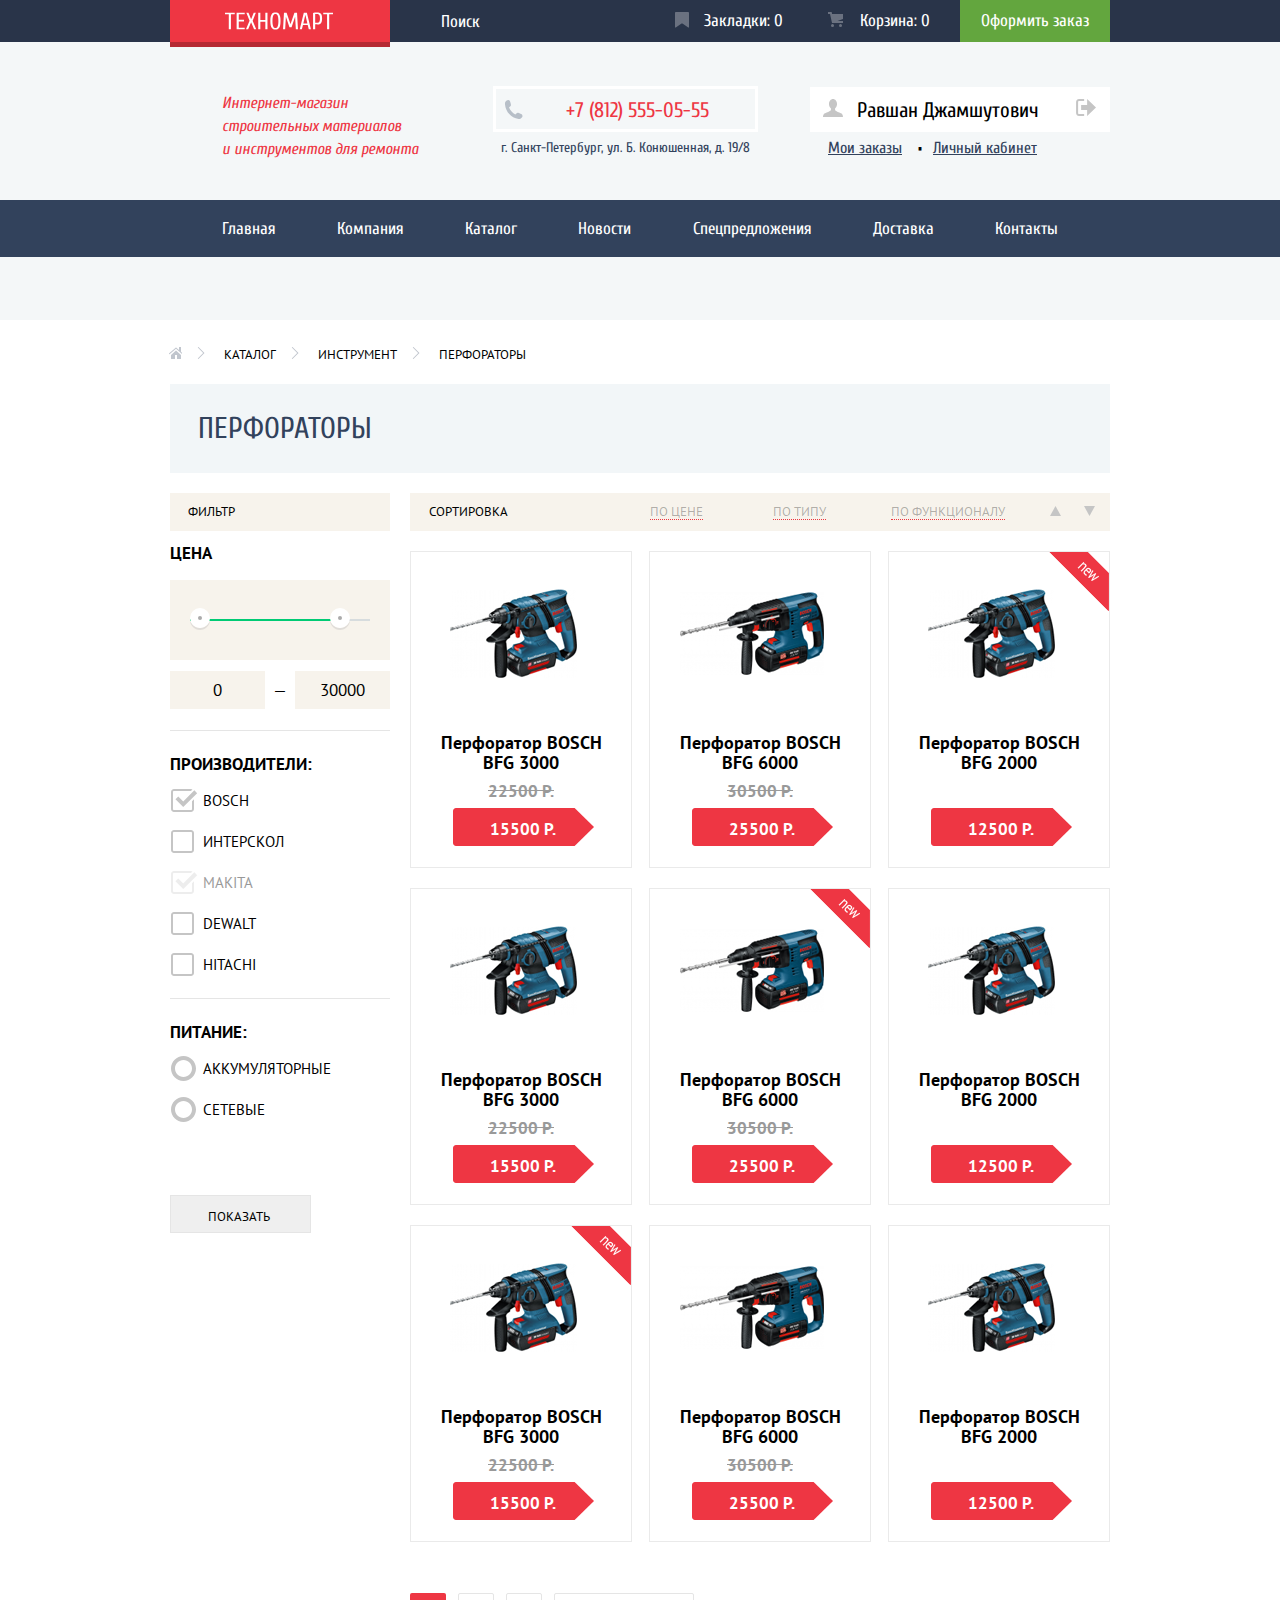
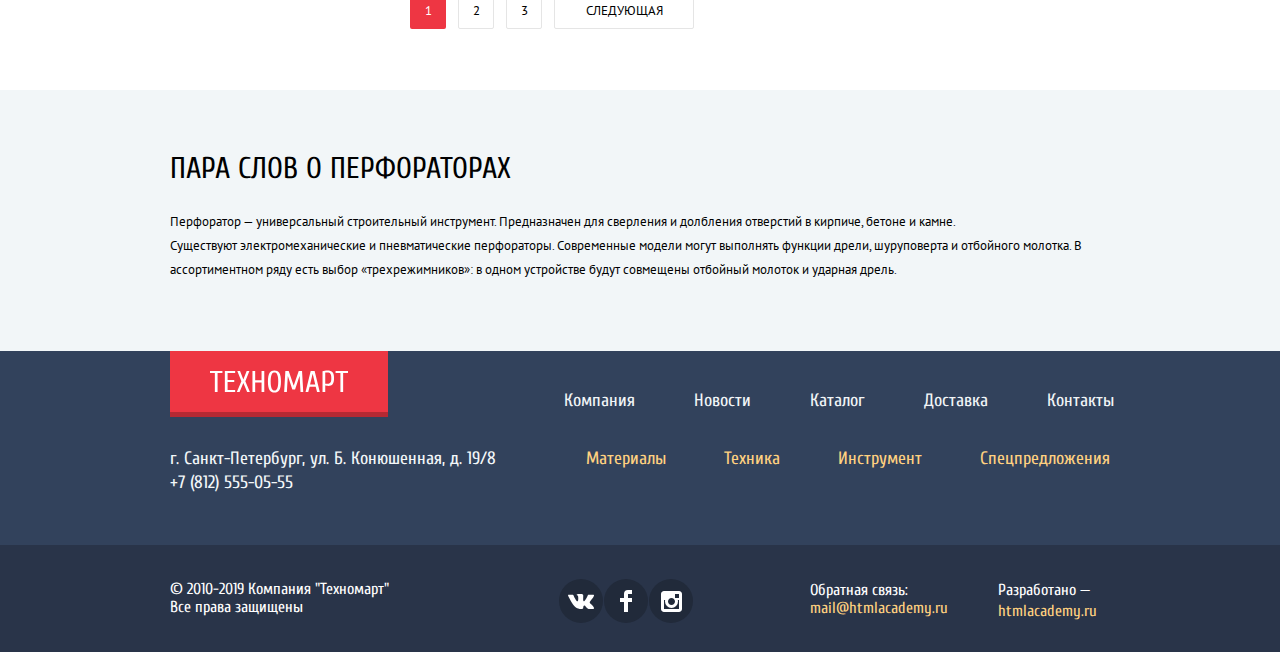
==== commit a5c207c1: "Правки стайлгайд" ====
--- a/inner.html
+++ b/inner.html
@@ -5,7 +5,7 @@
     <title>Интернет-магазин строительных материалов и инструментов для ремонта "Техномарт"</title>
     <link href="https://fonts.googleapis.com/css?family=Cuprum:400,400i,700|PT+Sans:400,700&display=swap&subset=cyrillic" rel="stylesheet">
 	<link rel="stylesheet" type="text/css" href="css/normalize.css">
-    <link rel="stylesheet" type="text/css" href="css/style-min.css">
+    <link rel="stylesheet" type="text/css" href="css/style.css">
   </head>
   <body class="inner">
 	<header>
@@ -110,37 +110,37 @@
 					<ul class="producers">
 						<li>
 							<label>
-								Bosch
 								<input class="visually-hidden" type="checkbox" name="Bosch" checked>
 								<span class="check_box"></span>
-							</label>
-						</li>
-						<li>
-							<label>
-								Интерскол
+								<span class="label-name">Bosch</span>
+							</label>
+						</li>
+						<li>
+							<label>
 								<input class="visually-hidden" type="checkbox" name="Interskol">
 								<span class="check_box"></span>
-							</label>
-						</li>
-						<li>
-							<label>
-								Makita
-								<input class="visually-hidden" type="checkbox" name="Makita" checked>
+								<span class="label-name">Интерскол</span>
+							</label>
+						</li>
+						<li>
+							<label>
+								<input class="visually-hidden" type="checkbox" name="Makita" checked disabled>
 								<span class="check_box"></span>
-							</label>
-						</li>
-						<li>
-							<label>
-								Dewalt
+								<span class="label-name">Makita</span>
+							</label>
+						</li>
+						<li>
+							<label>
 								<input class="visually-hidden" type="checkbox" name="Dewalt">
 								<span class="check_box"></span>
-							</label>
-						</li>
-						<li>
-							<label>
-								Hitachi
+								<span class="label-name">Dewalt</span>
+							</label>
+						</li>
+						<li>
+							<label>
 								<input class="visually-hidden" type="checkbox" name="Hitachi">
 								<span class="check_box"></span>
+								<span class="label-name">Hitachi</span>
 							</label>
 						</li>
 					</ul>
@@ -148,16 +148,16 @@
 					<ul class="power">
 						<li>
 							<label>
-								Аккумуляторные
 								<input class="visually-hidden" type="radio" name="power" value="battery">
 								<span class="radio-button"></span>
-							</label>
-						</li>
-						<li>
-							<label>
-								Сетевые
+								<span class="power-label-name">Аккумуляторные</span>
+							</label>
+						</li>
+						<li>
+							<label>
 								<input class="visually-hidden" type="radio" name="power" value="electro-power">
 								<span class="radio-button"></span>
+								<span class="power-label-name">Сетевые</span>
 							</label>
 						</li>
 					</ul>
--- a/css/style.css
+++ b/css/style.css
@@ -0,0 +1,2535 @@
+body {
+	margin: 0px;
+	padding: 0px;
+
+	font-family: "Cuprum", Arial, sans-serif;
+	font-size: 17px;
+	line-height: 24px;
+	background-color: white;
+	font-weight: 400
+}
+
+.visually-hidden:not(:focus):not(:active),
+input[type="checkbox"].visually-hidden,
+input[type="radio"].visually-hidden {
+  position: absolute;
+
+  width: 1px;
+  height: 1px;
+  margin: -1px;
+  border: 0;
+  padding: 0;
+
+  white-space: nowrap;
+
+  clip-path: inset(100%);
+  clip: rect(0 0 0 0);
+  overflow: hidden;
+}
+
+a {
+	text-decoration: none
+}
+
+img {
+  max-width: 100%;
+  height: auto;
+}
+
+/* начало шапки */
+.logo-but {
+    height: 42px;
+    box-shadow: 0 5px 0 rgb(181,41,51);
+}
+
+.search-focus {
+	background: white
+}
+
+.search-focus-field {
+	color: black
+}
+
+.header-top {
+	line-height: 18px;
+	color: white;
+
+	display: flex;
+	min-height: 42px;
+
+	position: relative;
+}
+
+.header-top-wrap {
+	background-color: #293449;
+	width: 100%
+}
+
+.container {
+	width: 940px;
+	padding-left: 10px;
+	padding-right: 10px;
+	margin: 0 auto;
+}
+
+.header-top .header-bookmark,
+.header-top .header-cart,
+.header-top .header-button {
+	color:white;
+	padding-top: 12px;
+
+	box-sizing: border-box;
+    width: 150px;
+}
+
+.header-button {
+	background-color: #63A63E;
+	padding-left: 20px;
+	padding-right: 20px;
+	padding-bottom: 12px;
+	text-align: center
+	}
+
+.header-button:hover {
+	background-color: #5FBB2D
+	}
+
+.header-button:active {
+	background-color: #518534;
+	color: rgba(255,255,255,0.5);
+}	
+
+.logo {
+	background-color: #EE3643;
+	
+	padding-left: 55px;
+	padding-top: 12px;
+	padding-right: 57px;
+	padding-bottom: 12px;
+
+	width: 108px;
+	height: 18px;
+}
+
+.logo:hover {
+	background-color: #CA2C37;
+	box-shadow: 0 5px 0 #992129;
+}
+
+.logo:active {
+	background-color: #BA2732;
+	box-shadow: 0 5px 0 #8D1D26;
+}
+
+.search {
+	width: 270px;
+	position: relative;
+	box-sizing: border-box;
+}
+
+.search label {
+    padding-left: 49px;
+    padding-top: 11px;
+    display: block;
+}
+
+.search input {
+	background-color: transparent;
+	border: none;
+	color: white
+}
+
+.search button {
+	position: absolute;
+	left: 16px;
+	top: 11px;
+	width: 17px;
+	height: 17px;
+
+    background-repeat: no-repeat;
+    background-position: 0 0;
+    background-color: transparent;
+    
+    border: 0px;
+}
+
+.search-but {
+	background-image: url(../img/icon-search.svg);
+    opacity: 0.3
+}
+
+.search-but-foc {
+	background-image: url(../img/icon-search-red.png);
+	opacity: 1
+}
+
+
+.search input:focus {
+	background-color: white;
+	color: black;
+}
+
+.search input::placeholder {
+	color: white
+}
+
+.header-top .header-bookmark:hover::before,
+.header-top .header-cart:hover::before,
+.search:hover button {
+	opacity: 1
+}
+
+.header-top .header-bookmark:active::before {
+	opacity: 0.5
+}
+
+.header-top .header-cart:active::before {
+	opacity: 0.5
+}
+
+.search-hov:hover,
+.header-top .header-bookmark:hover,
+.header-top .header-cart:hover {
+	background-color: #212A3A;
+}
+
+.header-top .header-bookmark:active,
+.header-top .header-cart:active {
+	background-color: #161D29;
+	color: rgba(255,255,255,0.6);
+}
+
+.header-top .header-bookmark {
+	padding-left: 44px;
+	padding-right: 27px;
+
+	position: relative;
+}
+
+.header-top .header-bookmark:before {
+	position: absolute;
+	left: 15px;
+	width: 17px;
+	height: 17px;
+
+	content: "";
+
+	background-image: url(../img/icon-bookmark.svg);
+    background-repeat: no-repeat;
+    background-position: 0 0;
+
+    opacity: 0.3
+}
+
+.header-top .header-cart {
+	padding-left: 50px;
+	padding-right: 29px;
+	position: relative;
+}
+
+.header-top .header-cart:before {
+	position: absolute;
+	left: 18px;
+	width: 15px;
+	height: 15px;
+
+	content: "";
+
+	background-image: url(../img/icon-cart.svg);
+    background-repeat: no-repeat;
+    background-position: 0 0;
+
+    opacity: 0.3
+}
+
+.header-bottom {
+	background-color: #F4F7F8;
+	padding-bottom: 63px
+}
+
+.upper-bottom {
+	display: flex;
+	justify-content: space-between;
+	min-height: 158px;
+    align-items: flex-start;
+}
+
+.header-bottom h1 {
+	font-family: "Cuprum", Arial, sans-serif;
+	font-size: 16px;
+	line-height: 23px;
+	font-style: italic;
+	font-weight: 400;
+	color: #EE3643;
+
+	width: 300px;
+    padding-left: 52px;
+    margin-top: 50px;
+    
+    box-sizing: border-box;
+}
+
+.header-bottom-contacts {
+    width: 300px;
+    margin-top: 44px;
+    margin-right: 30px;
+
+    display: flex;
+    flex-direction: column;
+    align-items: center;
+
+    box-sizing: border-box;
+}
+
+.login {
+    box-sizing: border-box;
+
+    width: 300px;
+    display: flex;
+    padding-left: 19px;
+    justify-content: space-between;
+    margin-top: 47px;
+    margin-left: 20px;
+
+    align-items: baseline;
+}
+
+.login-in {
+    padding-left: 48px;
+    padding-top: 11px;
+    padding-right: 24px;
+    padding-bottom: 13px;
+    
+    position: relative;
+    
+    display: flex;
+   
+    width: 121px;
+    box-sizing: border-box;
+}
+
+.login-in:hover .login-svg path {
+	fill: #32425C
+}
+
+.login-in:active .login-svg path {
+	fill: #c5c5c5
+}
+
+.login-svg {
+	position: absolute;
+	left: 13px
+}
+
+.registration {
+	margin-left: 10px;
+
+	padding-top: 11px;
+	padding-bottom: 13px;
+	padding-left: 25px;
+	padding-right: 25px
+}
+
+.header-phone {
+    position: relative;
+    
+    color: #EE3643;
+    font-size: 21px;
+    line-height: 21px;
+    
+    border: 3px solid white;
+    padding-left: 70px;
+    padding-top: 11px;
+    padding-right: 46px;
+    padding-bottom: 8px;
+}
+
+.header-phone:before {
+	position: absolute;
+	left: 8px;
+	width: 19px;
+	height: 19px;
+
+	content: "";
+
+	background-image: url(../img/icon-phone.svg);
+    background-repeat: no-repeat;
+    background-position: 0 0;
+}
+
+.header-adress {
+	color:#32425C;
+	font-size: 14px;
+	line-height: 24px;
+	text-align: center;
+	margin: 0px;
+	margin-top: 4px;
+}
+
+.login a {
+	background-color: white;
+	font-size: 21px;
+	line-height: 21px;
+	color: black
+}
+
+.login a:hover {
+	color: #EE3643
+}
+
+.login a:active {
+	color: rgba(0,0,0,0.3);
+}
+
+.site-nav {
+    display: flex;
+    flex-wrap: wrap;
+    justify-content: space-between;
+    margin: 0px 33px 0px 33px;
+    padding: 0px;
+}
+
+.login li,
+.site-nav li {
+	list-style-type: none;
+}
+
+.site-nav-wrap {
+	background-color: #32425C;
+	width: 100%
+}
+
+.site-nav a {
+	font-size: 17px;
+	line-height: 17px;
+	color: white;
+
+	display: block;
+  	padding: 20px 19px;
+
+  	vertical-align: middle;
+}
+
+.site-nav a:hover {
+	background-color: #293449;
+}
+
+.site-nav a:active {
+	background-color: #1D2739;
+	color: rgba(255,255,255,0.5);
+}
+
+.cart-active {
+	background: #EE3643
+}
+
+.profile {
+	box-sizing: border-box;
+	width: 300px;
+	display: flex;
+	flex-wrap: wrap;
+	margin-top: 45px;
+}
+
+.user-wrapper {
+	width: 300px;
+	box-sizing: border-box;
+	background: white;
+	display: flex;
+	align-items: center;
+	min-height: 45px;
+	padding-left: 13px;
+	padding-right: 10px;
+}
+
+.user-wrapper a {
+	font-size: 21px;
+	color: #000000;
+	line-height: 21px;
+}
+
+.username svg {
+	margin-right: 9px;
+}
+
+.logout {
+    margin-left: 36px;
+}
+
+.orders-wrap a {
+	font-size: 16px;
+	color: #32425C;
+	line-height: 18px;
+	text-decoration: underline;
+}
+
+.orders-wrap {
+    padding-left: 18px;
+    margin-top: 4px;
+    position: relative;
+}
+
+.cabinet {
+    margin-left: 27px;
+}
+
+.orders-wrap:before {
+	position: absolute;
+	content: "·";
+    font-size: 32px;
+    left: 106px;
+    top: 2px;
+}
+
+.username:hover svg path {
+	fill: #32425C
+}
+
+.username:active {
+	opacity: 0.3
+}
+
+.logout:hover svg path {
+	fill: #32425C
+}
+
+.logout:active svg path {
+	fill: #c5c5c5
+}
+
+.orders:hover,
+.cabinet:hover {
+	color: #EE3643
+}
+
+.orders:active,
+.cabinet:active {
+	opacity: 0.3;
+	color: #32425c 
+}
+/* конец шапки */
+
+
+/* Начало блока с карточками и слайдером */
+.cards-slider {
+	padding-top: 59px;
+	padding-bottom: 33px
+}
+
+.row {
+	display: flex;
+	flex-wrap: wrap;
+	justify-content: space-between;
+	margin-bottom: 20px
+}
+
+.right-column {
+	display: flex;
+	flex-direction: column;
+}
+
+.card {
+	width: 300px;
+	min-height: 123px;
+	
+	padding-left: 22px;
+	padding-top: 20px;
+	padding-bottom: 22px;
+	
+	box-sizing: border-box;
+}
+
+.card h3 {
+	font-size: 24px;
+	color: #FFFFFF;
+	line-height: 30px;
+
+	padding: 0;
+	margin: 0
+}
+
+.card a {
+	display: flex;	
+	justify-content: center;
+	align-items: center;
+	
+	width: 135px;
+	height: 38px;
+	margin-top: 13px;
+	
+	background-color: rgba(0,0,0, 0.1);
+	border-radius: 2px;
+	
+	text-transform: uppercase;
+	font-size: 14px;
+	color: #FFFFFF;
+	text-align: center;
+	line-height: 18px;
+}
+
+.card a:hover {
+	background-color: rgba(0,0,0, 0.2);
+}
+
+.card a:active {
+	background-color: rgba(0,0,0, 0.3);
+}
+
+.card-material {
+	background-color:#FFBF47;
+	position: relative;
+}
+
+.card-material:after {
+	content: "";
+
+	width: 60px;
+	height: 59px;
+
+	position: absolute;
+	right: 0px;
+	top: 0px;
+
+	background-image: url(../img/new-flag.png);
+    background-repeat: no-repeat;
+    background-position: 0 0;
+}
+
+.card-material:before{
+	content: "";
+
+	width: 44px;
+	height: 65px;
+
+	position: absolute;
+	right: 43px;
+	top: 31px;
+
+	background-image: url(../img/icon-1.svg);
+    background-repeat: no-repeat;
+    background-position: 0 0;
+}
+
+.card-tools {
+	background-color:#3BBCE3;
+	position: relative;
+}
+
+.card-tools:after {
+	content: "";
+
+	width: 75px;
+	height: 61px;
+
+	position: absolute;
+	right: 28px;
+	top: 33px;
+
+	background-image: url(../img/icon-2.svg);
+    background-repeat: no-repeat;
+    background-position: 0 0;
+}
+
+.card-tech {
+	background-color:#DC91D8;
+	position: relative;
+}
+
+.card-tech:after {
+	content: "";
+
+	width: 78px;
+	height: 62px;
+
+	position: absolute;
+	right: 31px;
+	top: 31px;
+
+	background-image: url(../img/icon-3.svg);
+    background-repeat: no-repeat;
+    background-position: 0 0;
+}
+
+.card-discount {
+	background-color:#8ED78F;
+	position: relative;
+}
+
+.card-discount:after {
+	content: "";
+
+	width: 59px;
+	height: 72px;
+
+	position: absolute;
+	right: 45px;
+	top: 26px;
+
+	background-image: url(../img/icon-4.svg);
+    background-repeat: no-repeat;
+    background-position: 0 0;
+}
+
+.card-delivery {
+	background-color:#FFC047;
+	margin-top: 20px;
+	position: relative;
+}
+
+.card-delivery:after {
+	content: "";
+
+	width: 78px;
+	height: 63px;
+
+	position: absolute;
+	right: 31px;
+	top: 32px;
+
+	background-image: url(../img/icon-5.svg);
+    background-repeat: no-repeat;
+    background-position: 0 0;
+}
+
+.slider {
+	width: 620px;
+	height: 266px;
+	position: relative;
+}
+
+.slider h3 {
+	font-size: 36px;
+	color: #FFFFFF;
+	line-height: 36px;
+	text-transform: uppercase;
+
+	margin: 0;
+	padding: 0;
+}
+
+.slider p {
+	font-family: "PT sans", Arial, sans-serif;
+	font-size: 18px;
+	color: #FFFFFF;
+	line-height: 24px;
+
+	margin: 0;
+	padding: 0;
+}
+
+.slider a {
+	display: flex;	
+	justify-content: center;
+	align-items: center;
+	
+	width: 195px;
+	height: 38px;
+	margin-top: 123px;
+	
+	background-color: #EE3643;
+	border-radius: 2px;
+	
+	text-transform: uppercase;
+	font-size: 14px;
+	color: #FFFFFF;
+	text-align: center;
+	line-height: 18px;
+}
+
+.slider a:hover,
+.header-button-wrap a:hover,
+.tabs-item a:hover {
+	background: #CA2C37
+	}
+
+.slider a:active, 
+.header-button-wrap a:active,
+.tabs-item a:active {
+	background: #BA2732
+	}
+
+.slider-item:nth-child(1) {
+	background-image: url(../img/Slide-1.png);
+    background-repeat: no-repeat;
+    background-position: 0 0;
+}
+
+.slider-item:nth-child(2) {
+	display: none;
+}
+
+.slider-item:nth-child(2) {
+	background-image: url(../img/slide-2.png);
+    background-repeat: no-repeat;
+    background-position: 0 0;
+}
+
+.slider ul {
+	list-style-type: none;
+	margin: 0;
+	padding: 0;
+}
+
+.slider-item {
+	display: none;
+	height: 266px;
+	box-sizing: border-box;
+	padding-top: 23px;
+	padding-left: 25px;
+	padding-bottom: 22px
+}
+
+.slider-controls {
+  position: absolute;
+  left: 50%;
+  bottom: 36px;
+  z-index: 100;
+  
+  width: 160px;
+  height: 18px;
+
+  text-align: center;
+  font-size: 0;
+  transform: translateX(-50%);
+}
+
+.slider-controls label {
+  position: relative;
+  
+  display: inline-block;
+  width: 18px;
+  height: 18px;
+  padding: 8px;
+  margin-right: -10px;
+  
+  border-radius: 50%;
+  cursor: pointer;
+}
+
+.slider-controls label::after {
+  content: "";
+  
+  position: absolute;
+  top: 8px;
+  left: 8px;
+  z-index: 1;
+  
+  width: 10px;
+  height: 10px;
+  
+  background: #ffffff;
+  
+  border-radius: 50%;
+}
+
+#product-1:checked ~ .slider-list .slider-item:nth-child(1) {
+  display: block;
+}
+
+#product-2:checked ~ .slider-list .slider-item:nth-child(2) {
+  display: block;
+}
+
+#product-1:checked ~ .slider-controls .slider-controls-item--1::before,
+#product-2:checked ~ .slider-controls .slider-controls-item--2::before {
+  content: "";
+  position: absolute;
+  left: 50%;
+  top: 50%;
+  z-index: 2;
+  width: 6px;
+  height: 6px;
+  margin: -7px;
+  background-color: #EE3643;
+  border-radius: 50%;
+}
+
+.slider-arrows {
+  position: absolute;
+  left: 25px;
+  bottom: 112px;
+  z-index: 100;
+  
+  width: 575px;
+  height: 40px;
+
+  font-size: 0;
+  display: flex;
+  justify-content: space-between;
+}
+
+.slider-arrows label {
+	content: "";
+	width: 22px;
+	height: 40px;
+	background-image: url(../img/icon-left.svg);
+	background-repeat: no-repeat;
+	background-position: 0 0;
+	cursor: pointer;
+}
+
+.slider-arrows label:nth-child(2) {
+	transform: rotate(180deg);
+}
+/* конец блока с карточками и слайдером */
+
+
+/* начало блока популярные товары */
+.header-button-wrap {
+	height: 89px;
+	background-color: #F9F5F0;
+	display: flex;
+    align-items: center;
+    justify-content: space-between;
+    margin-bottom: 20px
+}
+
+.header-button-wrap h2 {
+	text-transform: uppercase;
+	color: #32425C;
+	font-size: 30px;
+	line-height: 30px;
+	font-weight: 400;
+	padding-left: 28px;
+}
+
+.header-button-wrap a {
+	display: flex;
+	align-items: center;
+	justify-content: center;
+
+	width: 253px;
+	height: 38px;
+
+	background-color: #EE3643;
+	border-radius: 2px;
+
+	font-size: 14px;
+	color: #FFFFFF;
+	text-align: center;
+	line-height: 18px;
+	text-transform: uppercase;
+
+	margin-right: 24px;
+}
+
+.popular-goods-wrap {
+	display: flex;
+	justify-content: space-between;
+}
+
+.popular-goods-wrap div:nth-child(4):after {
+	background-image: url("../img/new-flag.png");
+	background-repeat: no-repeat;
+    background-position: 0 0;
+
+    content: "";
+
+    width: 60px;
+    height: 60px;
+    position: absolute;
+
+    top: 0px;
+    right: 0px;
+}
+/* конец блока популярные товары */
+
+
+/* начало блока популярные производители */
+.producers-wrap {
+	display: flex;
+	flex-wrap: wrap;
+	justify-content: space-between;
+
+	margin-bottom: 63px;
+}
+
+.producers-item {
+	border: 1px solid #EAEAEA;
+	width: 220px;
+	height: 145px;
+	margin-bottom: 20px;
+
+	display: flex;
+	align-items: center;
+	justify-content: center;
+}
+
+.producers-item:hover {
+	box-shadow: 0 10px 25px 0 rgba(41,52,73,0.50);
+}
+
+.producers-item:active {
+	box-shadow: 0 4px 10px 0 rgba(41,52,73,0.50);
+	opacity: 0.3
+}
+/* конец блока популярные производители */
+
+
+/* Начало блока Сервисы */
+.services-wrap {
+	width: 100%;
+	background-color: #F4F8F9;
+    padding-top: 40px;
+    padding-bottom: 78px;
+}
+
+.services-wrap h2 {
+	font-size: 30px;
+	line-height: 30px;
+	text-transform: uppercase;
+	font-weight: 400;
+}
+
+.services-wrap p {
+	font-family: "PT sans", Arial, sans-serif;
+	font-size: 13px;
+	line-height: 24px;
+	margin: 0;
+}
+
+.services-wrap h3 {
+	font-size: 36px;
+	color: #32425C;
+	line-height: 36px;
+	text-transform: uppercase;
+	margin: 0;
+	margin-bottom: 26px;
+    font-weight: 400;
+}
+
+.tabs-item a {
+	display: flex;	
+	justify-content: center;
+	align-items: center;
+	
+	width: 195px;
+	height: 38px;
+	margin-top: 31px;
+	
+	background-color: #EE3643;
+	border-radius: 2px;
+	
+	text-transform: uppercase;
+	font-size: 14px;
+	color: #FFFFFF;
+	text-align: center;
+	line-height: 18px;
+}
+
+.tabs {
+	margin-top: 70px;
+}
+
+.tabs ul {
+	list-style-type: none;
+	margin: 0;
+	padding: 0;
+
+	position: relative;
+
+	min-height: 206px;
+}
+
+.tabs-wrap {
+	display: flex;
+}
+
+.tabs-controls {
+	display: flex;
+	flex-direction: column;
+	width: 240px;
+	box-sizing: border-box;
+
+	position: relative;
+}
+
+.tabs-controls:after {
+	content: "";
+
+	position: absolute;
+    right: 0px;
+    top: -48px;
+	
+	width: 10px;
+	height: 279px;
+
+	background-image: url(../img/shadow.png);
+	background-repeat: no-repeat;
+	background-position: 0 0;
+	cursor: pointer;
+}
+
+.tabs-controls label {
+	padding-left: 22px;
+	padding-top: 13px;
+	padding-bottom: 19px;
+	
+	background: #32425C;
+	box-shadow: 0 1px 0 0 #293449, inset 0 1px 0 0 #405069;
+
+	font-size: 22px;
+	color: #FFFFFF;
+	line-height: 30px;
+}
+
+.tab-item-1:after {
+	content: "";
+
+	position: absolute;
+    left: 151px;
+    top: 22px;
+	
+	width: 468px;
+	height: 261px;
+
+	background-image: url(../img/delivery.png);
+	background-repeat: no-repeat;
+	background-position: 0 0;
+	cursor: pointer;
+}
+
+.tab-item-2:after {
+	content: "";
+
+	position: absolute;
+    left: 239px;
+    top: 0px;
+	
+	width: 468px;
+	height: 261px;
+
+	background-image: url(../img/guarantee.png);
+	background-repeat: no-repeat;
+	background-position: 0 0;
+	cursor: pointer;
+}
+
+.tab-item-3:after {
+	content: "";
+
+	position: absolute;
+	left: 165px;
+    top: 0px;
+	
+	width: 468px;
+	height: 261px;
+
+	background-image: url(../img/credit.png);
+	background-repeat: no-repeat;
+	background-position: 0 0;
+	cursor: pointer;
+}
+
+.tabs-list .tabs-item {
+	display: none;
+}
+
+.tabs ul {
+	margin-left: 80px;
+	width: 313px
+}
+
+.tabs-wrap .tabs-list .tabs-item:nth-child(3) {
+	margin-top: -9px;
+}
+
+#tab-1:checked ~ .tabs-wrap .tabs-list .tabs-item:nth-child(1) {
+	display: block;
+}
+
+#tab-2:checked ~ .tabs-wrap .tabs-list .tabs-item:nth-child(2) {
+	display: block;
+}
+
+#tab-3:checked ~ .tabs-wrap .tabs-list .tabs-item:nth-child(3) {
+	display: block;
+}
+
+#tab-1:checked ~ .tabs-wrap .tabs-controls .tabs-controls-item-1,
+#tab-2:checked ~ .tabs-wrap .tabs-controls .tabs-controls-item-2,
+#tab-3:checked ~ .tabs-wrap .tabs-controls .tabs-controls-item-3 {
+	color: #32425C;
+	background: #FFFFFF;
+	box-shadow: 0 1px 0 0 #FFFFFF;
+}
+
+.tabs-controls label:hover {
+	background: #293449
+}
+/* Конец блока сервисы */
+
+
+/* начало секции о компании */
+.company-wrap {
+	display: flex;
+	min-height: 536px;
+}
+
+.about-us {
+	width: 540px;
+	margin-top: 54px
+}
+
+.about-us h2 {
+	font-size: 30px;
+	line-height: 30px;
+	text-transform: uppercase;
+	font-weight: 400;
+}
+
+.about-us p {
+	font-family: "PT sans", Arial, sans-serif;
+	font-size: 13px;
+	line-height: 24px;
+}
+
+.about-us p:nth-child(3){
+	margin-top: 27px
+}
+
+.about-us ul {
+    margin: 0px;
+    margin-top: 18px;
+    padding-left: 0px;
+}
+
+.about-us li {
+    font-size: 18px;
+    line-height: 19px;
+    list-style-type: none;
+    padding-bottom: 22px;
+    padding-left: 36px;
+
+    position: relative;
+}
+
+.about-us li:before {
+	content: "";
+
+	position: absolute;
+	left: 0px;
+    top: 8px;
+
+	width: 25px;
+	height: 2px;
+
+	background-color: #EE3643;
+}
+
+.button-about-us {
+    display: inline-block;
+    
+    font-size: 14px;
+    line-height: 18px;
+    text-transform: uppercase;
+    color: white;
+    
+    background-color: #EE3643;
+    
+    padding-left: 40px;
+    padding-top: 11px;
+    padding-right: 40px;
+    padding-bottom: 11px;
+    border-radius: 3px;
+    margin-top: 12px;
+}
+
+.button-about-us:hover {
+	background-color: #CA2C37;
+}
+
+.button-about-us:active {
+	background-color: #BA2732;
+}
+
+/* конец секции о компании */
+
+/* начало секции контакты */
+.contacts {
+	width: 300px;
+	margin-left: auto;
+	margin-top: 56px
+}
+
+.contacts h2 {
+	font-size: 30px;
+	line-height: 30px;
+	text-transform: uppercase;
+	font-weight: 400;
+}
+
+.contacts p {
+	font-family: "PT sans", Arial, sans-serif;
+	font-size: 13px;
+	line-height: 24px;
+}
+
+.contacts-button {
+    display: inline-block;
+
+    font-size: 14px;
+    line-height: 18px;
+    text-transform: uppercase;
+    color: white;
+	text-align: center;
+
+    background-color: #EE3643;
+
+    width: 276px;
+    padding-left: 12px;
+    padding-top: 11px;
+    padding-right: 12px;
+    padding-bottom: 11px;
+    border-radius: 3px;
+}
+
+.contacts-button:hover {
+	background-color: #CA2C37;
+}
+
+.contacts-button:active {
+	background-color: #BA2732;
+}
+
+.map-img {
+	display: block;
+	width: 300px;
+	height: 158px;
+	margin-top: 30px;
+    margin-bottom: 38px;
+}
+
+
+/* конец секции контакты */
+
+/* начало футера */
+.footer-top ul,
+.footer-bottom ul {
+	margin: 0px;
+	padding: 0px;
+}
+
+.footer-top-wrap {
+	background-color:#32425C;
+	width: 100%;
+	padding-bottom: 32px
+}
+
+.footer-top-upper {
+	display: flex
+}
+
+.logo-footer {
+	background-color: #EE3643;
+	
+	padding-left: 40px;
+	padding-top: 19px;
+	padding-right: 40px;
+	padding-bottom: 19px;
+
+	width: 138px;
+	height: 23px;
+
+	box-shadow: 0 5px 0 rgb(181,41,51);
+}
+
+.logo-footer:hover {
+	background-color: #CA2C37;
+	box-shadow: 0 5px 0 #992129;
+}
+
+.logo-footer:active {
+	background-color: #BA2732;
+	box-shadow: 0 5px 0 #8D1D26;
+}
+
+.footer-top-below {
+	display: flex;
+	justify-content: space-between;
+}
+
+.footer-adress {
+    font-size: 18px;
+    color: #F3F7F9;
+    line-height: 24px;
+    width: 380px;
+    margin-top: 34px;
+}
+
+.footer-sections {
+    width: 524px;
+    display: flex;
+    justify-content: space-between;
+}
+
+.footer-nav,
+.footer-sections {
+	font-size: 18px;
+	line-height: 24px;
+	list-style-type: none;
+}
+
+.footer-nav-wrap {
+	margin-left: 176px
+}
+
+.footer-nav {
+    display: flex;
+    justify-content: space-between;
+    width: 550px;
+}
+
+.footer-nav a:hover,
+.footer-sections a:hover {
+	text-decoration: underline;
+}
+
+.footer-nav a:active,
+.footer-sections a:active {
+	opacity: 0.5;
+	text-decoration: none;
+}
+
+.footer-nav a {
+    color: #F1F5F7;
+    display: block;
+    margin-top: 38px;
+}
+
+.footer-sections a {
+    color: #FFD180;
+    display: block;
+    margin-top: 34px;
+}
+
+.footer-bottom {
+	display: flex
+}
+
+.footer-bottom-wrap {
+	background-color:#293449;
+	width: 100%;
+	min-height: 107px
+}
+
+.footer-copyright {
+	width: 300px;
+	margin-right: 72px;
+	margin-top: 35px
+}
+
+.social {
+	width: 168px;
+	margin-right: 100px;
+	display: flex;
+	justify-content: space-between;
+	flex-wrap: wrap;
+	margin-top: 34px
+}
+
+.social ul {
+    width: 168px;
+    display: flex;
+    justify-content: space-between;
+    flex-wrap: wrap;
+    margin-left: 17px;
+    margin-right: 17px;
+}
+
+.social a {
+	width: 44px;
+	height: 44px;
+	background-color: #212A3A;
+	border-radius: 100%;
+	display: flex;
+	align-items: center;
+	justify-content: center;
+}
+
+.feedback-and-development {
+	width: 300px;
+	margin-left: auto;
+	margin-top: 36px
+}
+
+.feedback-and-development p {
+	padding: 0;
+	margin: 0
+}
+
+.feedback-and-development{
+	display: flex;
+	justify-content: space-between;
+}
+
+.wrap-develop {
+	margin-right: 13px
+}
+
+.footer-copyright,
+.footer-feedback,
+.footer-development{ 
+	font-size: 16px;
+	color: #FFFFFF;
+	line-height: 18px;
+}
+
+.social li {
+	list-style-type: none;
+}
+
+.social a {
+	color: #FFFFFF;
+}
+
+.social li a:hover { 
+	background-color: #EE3643
+}
+
+.social li a:active { 
+	background-color: #EE3643
+}
+
+.mail {
+	color: #FFD180
+}
+
+.academy {
+	color: #FFD180;
+	font-size: 16px;
+	line-height: 18px;
+}
+
+.mail:hover,
+.academy:hover {
+	text-decoration: underline;
+}
+
+.mail:active,
+.academy:active {
+	color: #EE3643;
+	text-decoration: none;
+}
+/* конец футера */
+
+/* страница с товарам */
+.button-send-wrap button:hover,
+.buttons-wrap a:nth-child(1):hover  {
+	background-color: #CA2C37;
+}
+
+.button-send-wrap button:active,
+.buttons-wrap a:nth-child(1):active {
+	background-color: #BA2732;
+}
+
+.catalog-nav ul,
+.sidebar ul {
+	margin: 0;
+	padding: 0;
+}			
+
+.content-wrap {
+	display: flex;
+	justify-content: space-between;
+}
+
+.sidebar {
+	width: 220px;
+}
+
+.content {
+	width: 700px
+}
+
+.catalog-nav {
+	padding-top: 22px;
+    padding-bottom: 18px;
+}
+
+.catalog-nav ul {
+	display: flex;
+}
+
+.catalog-nav li {
+	list-style-type: none;
+}
+
+.home {
+	background-color: transparent;
+	background-image: url(../img/icon-home.svg);
+    background-repeat: no-repeat;
+    background-position: 0 0;
+
+    width: 14px;
+    height: 12px;
+
+   	display: inline-block;
+   	margin-left: -2px;
+    margin-top: 4px;
+}
+
+.icon-right {
+	background-color: transparent;
+	background-image: url(../img/icon-right-small.svg);
+    background-repeat: no-repeat;
+    background-position: 0 0;
+
+    width: 8px;
+    height: 12px;
+
+   	margin-left: 15px;
+    display: inline-block;
+    margin-right: 15px;
+}
+
+.filter,
+.sort {
+font-family: "PT sans", Arial, sans-serif;
+font-size: 13px;
+line-height: 18px;
+text-transform: uppercase;
+font-weight: 300;
+}
+
+.sort {
+	display: flex;
+	justify-content: space-between;
+    align-items: center;
+	
+	background: #F7F3EC;
+	
+	margin-bottom: 20px;
+	margin-top: 20px;
+	min-height: 38px;
+}
+
+.sort-name {
+	margin: 0;
+	width: 220px;
+	padding-left: 19px;
+	box-sizing: border-box;
+}
+
+.sort-options {
+	margin: 0;
+    width: 380px;
+}
+
+.sort-options button {
+	font-family: "PT sans", Arial, sans-serif;
+	font-size: 13px;
+	line-height: 18px;
+	text-transform: uppercase;
+	font-weight: 300;
+    color: rgba(0, 0, 0, 0.3);
+
+	background: transparent;
+	border: none;
+	padding: 0;
+
+	cursor: pointer;
+	position: relative;
+}
+
+.sort-options button:after {
+	content: "";
+	width: 100%;
+	height: 1px;
+	position: absolute;
+	border-top: #EE363F 1px dotted;
+	bottom: 0px;
+    left: 0px;
+}
+
+.sort-options button:hover {
+	color: black
+}
+
+.sort-options button:hover:after{
+	border-top: #EE363F 1px solid;
+}
+
+.sort-options button:active {
+	color: #EE3643
+}
+
+.sort-options button:active:after {
+	border: none;
+}
+
+.controls svg g:hover {
+	fill: black
+}
+
+.controls svg g:active {
+	fill: #EE3643
+}
+
+.by-type {
+    margin-left: 67px;
+}
+
+.by-func {
+	margin-left: 62px;
+}
+
+.controls {
+	width: 60px
+}
+
+.controls button:nth-child(2) {
+	margin-left: 20px;
+}
+
+.controls button {
+	background: transparent;
+	border: none;
+	padding: 0;
+	cursor: pointer;
+}
+
+.filter {
+	display: flex;
+	justify-content: space-between;
+    align-items: center;
+	
+	background: #F7F3EC;
+	
+	margin-bottom: 7px;
+	margin-top: 20px;
+	min-height: 38px;
+}
+
+.filter p {
+	margin: 0;
+	margin-left: 18px;
+}
+
+.price {
+	font-family: "PT sans", Arial, sans-serif;
+	font-size: 17px;
+	color: #000000;
+	letter-spacing: 0;
+	line-height: 30px;
+}
+
+.price-title {
+	font-weight: bold;
+	text-transform: uppercase;
+    margin: 0;	
+}
+
+.price-numbers {
+	display: flex;
+	justify-content: space-between;
+    margin-top: 11px;
+}
+
+.filter-interface {
+	height: 80px;
+	background: #F7F3EC;
+    margin-top: 12px;
+
+	display: flex;
+	align-items: center;
+	justify-content: center;
+}
+
+.filter-strip {
+	width: 180px;
+	height: 2px;
+	background-color: #D7DCDE;
+	position: relative;
+}
+
+.filter-strip:before {
+	content: "";
+
+	position: absolute;
+    left: 0px;
+    top: -11px;
+	
+	width: 20px;
+	height: 22px;
+
+	background-image: url(../img/filter-button.svg);
+	background-repeat: no-repeat;
+	background-position: 0 0;
+	cursor: pointer;
+}
+
+.filter-strip:after {
+	content: "";
+
+	position: absolute;
+    right: 20px;
+    top: -11px;
+	
+	width: 20px;
+	height: 22px;
+
+	background-image: url(../img/filter-button.svg);
+	background-repeat: no-repeat;
+	background-position: 0 0;
+	cursor: pointer;
+}
+
+.filter-strip-green {
+	width: 150px;
+	height: 2px;
+
+	background-color: #00CA74;
+}
+
+.price-numbers p {
+	margin: 0;
+}
+
+.price-numbers p:first-child,
+.price-numbers p:last-child {
+	width: 95px;
+	background: #F7F3EC;
+	display: flex;
+	align-items: center;
+	justify-content: center;
+	min-height: 38px;
+}
+
+.price-numbers p:nth-child(2) {
+	display: flex;
+	align-items: center;
+	justify-content: center;
+	min-height: 38px;
+}
+
+.check_box {
+	background-color: transparent;
+	background-image: url(../img/checkbox-off.svg);
+    background-repeat: no-repeat;
+    background-position: 0 0;
+
+    width: 23px;
+    height: 23px;
+
+   	position: absolute;
+   	margin-left: -32px
+}
+
+.visually-hidden:checked + .check_box {
+	background-image: url(../img/checkbox-on.svg);
+	width: 27px;
+    height: 23px;
+}
+
+.producers label {
+    padding-left: 33px;
+    display: flex;
+    align-items: center;
+    height: 25px;
+    margin-bottom: 16px;
+}
+
+.power label:hover .radio-button {
+	background-image: url(../img/radio-off-hov.png);
+}
+
+.power label:hover .visually-hidden:checked + .radio-button {
+	background-image: url(../img/radio-on-hov.png);
+}
+
+.power label .visually-hidden:disabled + .radio-button {
+	opacity: 0.3;
+}
+
+.power label .visually-hidden:disabled ~ .power-label-name {
+	opacity: 0.4;
+}
+
+.power label .visually-hidden:checked:disabled + .radio-button {
+	opacity: 0.3;
+}
+
+.power label .visually-hidden:checked:disabled ~ .power-label-name {
+	opacity: 0.4;
+}
+
+.producers label:hover .check_box {
+	background-image: url(../img/checkbox-off-hov.png);
+}
+
+.producers label:hover .visually-hidden:checked + .check_box {
+	background-image: url(../img/checkbox-on-hov.png);
+}
+
+.producers label .visually-hidden:checked:disabled + .check_box {
+	opacity: 0.3;
+}
+
+.producers label .visually-hidden:checked:disabled ~ .label-name {
+	opacity: 0.4;
+}
+
+.producers label .visually-hidden:disabled + .check_box {
+	opacity: 0.3;
+}
+
+.producers label .visually-hidden:disabled ~ .label-name {
+	opacity: 0.4;
+}
+
+.radio-button {
+	background-color: transparent;
+	background-image: url(../img/radio-off.svg);
+    background-repeat: no-repeat;
+    background-position: 0 0;
+
+    width: 25px;
+    height: 25px;
+
+   	position: absolute;
+   	margin-left: -32px
+}
+
+.visually-hidden:checked + .radio-button {
+	background-image: url(../img/radio-on.svg);
+}
+
+.power label {
+	padding-left: 33px;
+    display: flex;
+    align-items: center;
+    height: 25px;
+    margin-bottom: 16px;
+}
+
+.catalog-nav a {
+	font-family: "PT sans", Arial, sans-serif;
+	font-size: 13px;
+	line-height: 18px;
+	text-transform: uppercase;
+	color: #000000
+}
+
+.perfo-h1 {
+	height: 89px;
+	background-color: #F2F6F8;
+	display: flex;
+    align-items: center;
+}
+
+.perforators h1 {
+	text-transform: uppercase;
+	color: #32425C;
+	font-size: 30px;
+	line-height: 30px;
+	font-weight: 400;
+	padding-left: 28px;
+}
+
+.sidebar .sidebar-form p {
+	border-top: 1px solid #E5E5E5;
+	text-transform: uppercase;
+	font-family: "PT sans", Arial, sans-serif;
+	font-size: 17px;
+	line-height: 30px;
+	font-weight: 700;
+	
+	padding: 18px 0px 0px 0px;
+	margin: 21px 0px 9px 0px;
+}
+
+.sidebar li {
+	text-transform: uppercase;
+	font-family: "PT sans", Arial, sans-serif;
+	font-size: 15px;
+	line-height: 19px;
+	
+	list-style-type: none;
+}
+
+.sidebar button {
+	text-transform: uppercase;
+	font-family: "PT sans", Arial, sans-serif;
+	font-size: 13px;
+	text-align: center;
+	line-height: 18px;
+	
+	border: 1px solid #E5E5E5;
+
+	padding-left: 37px;
+    padding-top: 12px;
+    padding-right: 40px;
+    padding-bottom: 6px;
+
+    margin-top: 57px;
+}
+
+.perfo-list {
+	display: flex;
+	justify-content: space-between;
+	flex-wrap: wrap;
+
+	position: relative;
+}
+
+.perfo-card {
+	border: 1px solid #EAEAEA;
+	text-align: center;
+	width: 220px;
+	margin-bottom: 20px;
+	min-height: 315px;
+	position: relative;
+}
+
+.perfo-card:hover {
+	box-shadow: 0 10px 25px 0 rgba(41,52,73,0.50);
+}
+
+.perfo-card img {
+    margin-right: 16px;
+}
+
+.perfo-card-popup {
+	height: 163px;
+
+	display: flex;
+    align-items: center;
+    justify-content: center;
+}
+ 
+.perfo-card-popup div {
+	display: none
+}
+
+.perfo-card:hover .perfo-card-popup div {
+	display: flex;
+	flex-direction: column;
+	align-items: center;
+	justify-content: center;
+
+	min-height: 163px
+}
+
+.perfo-card .bookmark {
+	color: #32425C;
+	border: 3px solid #63A63E;
+	border-radius: 2px;
+	background-color: white
+}
+
+.perfo-card .cart {
+	margin-bottom: 10px;
+	background-color: #63A63E;
+	border-radius: 2px;
+
+	box-shadow: inset 0 -3px 0 0 #367315;
+
+	color: white;
+	position: relative;
+
+	border: none;
+}
+
+.perfo-card .cart:before {
+	position: absolute;
+	left: 14px;
+	width: 15px;
+	height: 15px;
+	opacity: 0.3;
+
+	content: "";
+
+	background-image: url(../img/icon-cart.svg);
+    background-repeat: no-repeat;
+    background-position: 0 0;
+}
+
+.perfo-card .cart,
+.perfo-card .bookmark {
+	width: 135px;
+	height: 38px;
+
+	display: flex; 
+	align-items: center; 
+	justify-content: center; 
+	text-align: center 
+}
+
+.perfo-card-popup .cart:hover::before {
+	opacity: 1
+}
+
+.perfo-card-popup .cart:hover {
+	background: #5FBB2D;
+	box-shadow: inset 0 -3px 0 0 #367315;
+}
+
+.perfo-card-popup .cart:active {
+	background: #518534;
+	box-shadow: none;
+}
+
+.perfo-card-popup .bookmark:hover {
+	border: 3px solid #32425C;
+	color: #32425C;
+}
+
+.perfo-card-popup .bookmark:active {
+	opacity: 0.3
+}
+
+.perfo-card-info {
+	min-height: 116px;
+	position: relative;
+}
+
+.perfo-card:hover .perfo-card-popup img {
+	display: none;
+}
+
+.perfo-card-info p:first-child {
+	font-family: "PT sans", Arial, sans-serif;
+	font-size: 18px;
+	font-weight: 700;
+	line-height: 20px;
+
+	padding-left: 28px;
+	padding-right: 28px;
+	margin-bottom: 9px;
+}
+
+.perfo-card-info p:last-child {
+	font-family: "PT sans", Arial, sans-serif;
+	font-size: 17px;
+	font-weight: 700;
+	line-height: 18px;
+
+	background-color: transparent;
+	color: #FFFFFF;
+	position: absolute;
+	bottom: -16px;
+	padding: 12px 39px 10px 37px;
+	left: 42px;
+	
+	background-image: url("../img/red-button.svg");
+	background-repeat: no-repeat;
+    background-position: 0 0;
+}
+
+.perfo-card-info s {
+	font-family: "PT sans", Arial, sans-serif;
+	font-size: 17px;
+	color: #999999;
+	line-height: 18px;
+	font-weight: 700;
+
+	display: block;
+	margin-top: 4px;
+}
+
+.perfo-list div:nth-child(3):after {
+	background-image: url("../img/new-flag.png");
+	background-repeat: no-repeat;
+    background-position: 0 0;
+
+    content: "";
+
+    width: 60px;
+    height: 60px;
+    position: absolute;
+
+    top: 0px;
+    right: 0px;
+}
+
+.perfo-list div:nth-child(5):after {
+	background-image: url("../img/new-flag.png");
+	background-repeat: no-repeat;
+    background-position: 0 0;
+
+    content: "";
+
+    width: 60px;
+    height: 60px;
+    position: absolute;
+
+    top: 0px;
+    right: 0px;
+}
+
+.perfo-list div:nth-child(7):after {
+	background-image: url("../img/new-flag.png");
+	background-repeat: no-repeat;
+    background-position: 0 0;
+
+    content: "";
+
+    width: 60px;
+    height: 60px;
+    position: absolute;
+
+    top: 0px;
+    right: 0px;
+}
+
+.pages {
+	display: flex;
+	list-style-type: none;
+	margin: 0;
+	padding: 0;
+	margin-top: 31px;
+    margin-bottom: 61px;
+
+	font-family: "PT sans", Arial, sans-serif;
+	font-size: 13px;
+	text-align: center;
+	line-height: 18px;
+}
+
+.pages a {
+	color: black;
+	display: flex;
+	align-items: center;
+	justify-content: center;
+	width: 36px;
+	height: 36px;
+	border: 1px solid #E5E5E5;
+	border-radius: 2px;
+	box-sizing: border-box;
+}
+
+.pages a:hover {
+	border-color: #BDC6CA
+}
+
+.pages a:active {
+	border-color: #EE3643
+}
+
+.pages li {
+	margin-right: 12px;
+}
+
+.pages li:last-child a {
+	width: 140px;
+	text-transform: uppercase;
+}
+
+.pages li:first-child a {
+	color: white;
+	background: #EE3643;
+	border: none;
+}
+/* Конец страницы с товарами */
+
+/*  Пара слов о перфораторах начало */
+.about-perfo h2 {
+	text-transform: uppercase;
+	font-size: 30px;
+	line-height: 30px;
+	font-weight: 400;
+	margin: 0;
+}
+
+.about-perfo p {
+	font-family: "PT sans", Arial, sans-serif;
+	font-size: 13px;
+	line-height: 24px;
+    margin: 0;
+    margin-top: 26px;
+}
+
+.about-perfo {
+	width: 100%;
+	background: #F2F6F8;
+	padding-top: 64px;
+	padding-bottom: 69px;
+}
+/*  Пара слов о перфораторах конец */
+
+/* Всплывающая форма */
+	.form-hide {
+		display: none;
+	}
+
+	.form-show {
+		display: block;
+	}
+
+	.popup-form {
+		width: 620px;
+		min-height: 430px;
+		box-sizing: border-box;
+
+		margin: 0 auto;
+		position: fixed;
+
+		top: 220px;
+  		left: 50%;
+  		background: white;
+	    margin-left: -310px;
+	    z-index: 100
+	}
+
+	.popup-form form {
+		display: flex;
+		flex-direction: column;
+		box-shadow: 0 20px 40px 0 rgba(0,0,0,0.75);
+		position: relative;
+	}
+
+	.popup-form-wrap {
+		display: flex;
+		flex-wrap: wrap;
+		padding-bottom: 30px;
+
+	    margin-left: 80px;
+	    margin-right: 80px;
+	   	margin-top: 52px;
+	}
+
+	.popup-form-wrap label:nth-child(1) {
+		width: 220px;
+		display: inline-block;
+	}
+
+	.popup-form-wrap label:nth-child(2) {
+		width: 220px;
+		display: inline-block;
+		margin-left: auto;
+	}
+
+	.popup-form-wrap label:nth-child(3) {
+		width: 460px;
+		display: block;
+		margin-top: 17px;
+
+	}
+	
+	.popup-form-wrap .name input,
+	.popup-form-wrap .e-mail input {
+		width: 214px;
+	    height: 33px;
+	    margin-top: 6px;
+	}
+
+	.popup-form-wrap .text_letter textarea {
+	    width: 455px;
+	    min-height: 107px;
+	    margin-top: 7px;
+	}
+
+	.button-send-wrap {
+		background-color: #F4F4F4;
+
+		display: flex; 
+		align-items: center; 
+		justify-content: center; 
+		text-align: center;
+
+		width: 620px;
+		height: 112px
+	}
+
+	.button-send-wrap button {
+		background: #EE3643;
+		width: 460px;
+		height: 38px;
+
+		display: flex; 
+		align-items: center; 
+		justify-content: center; 
+		text-align: center;
+		
+		border: none;
+		border-radius: 2px;
+
+		font-size: 14px;
+		color: white;
+		text-transform: uppercase;
+	}
+
+	.popup-form input,
+	.popup-form textarea {
+		border: 2px solid #DEE3E4;
+		border-radius: 2px
+	}
+
+	.popup-form input::placeholder {
+		font-family: "PT sans", Arial, sans-serif;
+		font-size: 13px;
+		color: #A9A9A9;
+		line-height: 18px;
+		padding-left: 14px;
+	}
+
+	.popup-form textarea {
+		resize: none;
+	}
+
+	.text_letter textarea::placeholder {
+		font-family: "PT sans", Arial, sans-serif;
+		font-size: 13px;
+		color: #A9A9A9;
+		line-height: 18px;
+		padding-left: 13px;
+		padding-top: 11px
+	}
+
+	.popup-form form::before {
+		width: 620px;
+		height: 7px;
+
+		content: "";
+
+		position: absolute;
+		background-color: #FF5257;
+		top: 0px
+	}
+
+	.close-form {
+		width: 21px;
+		height: 21px;
+	    background-color: transparent;
+    	z-index: 3;
+
+		content: "";
+
+		position: absolute;
+		background-image: url("../img/icon-close.svg");
+	    top: 17px;
+    	right: 10px;
+    	border: none;
+
+    	font-size: 0;
+	}
+
+/* Карта */
+.popup-map {
+	position: fixed;
+	width: 940px;
+	height: 449px;
+	z-index: 100;
+	box-shadow: 0 0 14px 1px rgba(47,42,43,0.50);
+	top: 220px;
+	left: 50%;
+	background: white;
+    margin-left: -470px;
+    z-index: 100
+}
+/* Конец карты */
+
+/* Товар в корзине */
+
+	.popup-cart {
+		width: 620px;
+		min-height: 282px;
+		box-sizing: border-box;
+
+		margin: 0 auto;
+		position: fixed;
+
+		top: 220px;
+  		left: 50%;
+  		background: white;
+	    margin-left: -310px;
+	    z-index: 100;
+	}
+
+	.buttons-wrap {
+		background-color: #F4F4F4;
+
+		display: flex; 
+		align-items: center; 
+		justify-content: center; 
+		text-align: center;
+
+		width: 620px;
+		height: 112px;
+
+		padding-left: 80px;
+		padding-right: 80px;
+
+	    box-sizing: border-box;
+	}
+
+	.popup-cart p {
+		display: flex; 
+		align-items: center; 
+		justify-content: center; 
+		text-align: center;
+
+		width: 620px;
+		height: 170px;
+		margin:0;
+	    padding-left: 56px;
+	    box-sizing: border-box;
+	    position: relative;
+
+		font-size: 30px;
+		color: #000000;
+		line-height: 30px;
+	}
+
+	.buttons-wrap a:nth-child(1) {
+		background: #EE3643;
+		width: 220px;
+		height: 38px;
+
+		color: white;
+		text-transform: uppercase;
+		font-size: 14px;
+		line-height: 18px;
+		
+		display: flex; 
+		align-items: center; 
+		justify-content: center; 
+		text-align: center;
+	}
+
+	.buttons-wrap a:nth-child(2) {
+		width: 220px;
+		height: 38px;
+		margin-left: auto;
+
+		background: white;
+
+		color: black;
+		text-transform: uppercase;
+		font-size: 14px;
+		line-height: 18px;
+
+		display: flex; 
+		align-items: center; 
+		justify-content: center; 
+		text-align: center;
+	}
+	
+	.popup-cart {
+		box-shadow: 0 20px 40px 0 rgba(41,52,73,0.75);
+	}
+
+	.popup-cart::before {
+		width: 620px;
+		height: 7px;
+
+		content: "";
+
+		position: absolute;
+		background-color: #FF5257;
+		top: 0px
+	}
+
+	.popup-cart p:before {
+		width: 66px;
+		height: 66px;
+
+		content: "";
+
+		position: absolute;
+		background-image: url("../img/icon-mark.svg");
+	    top: 54px;
+    	left: 81px;
+    }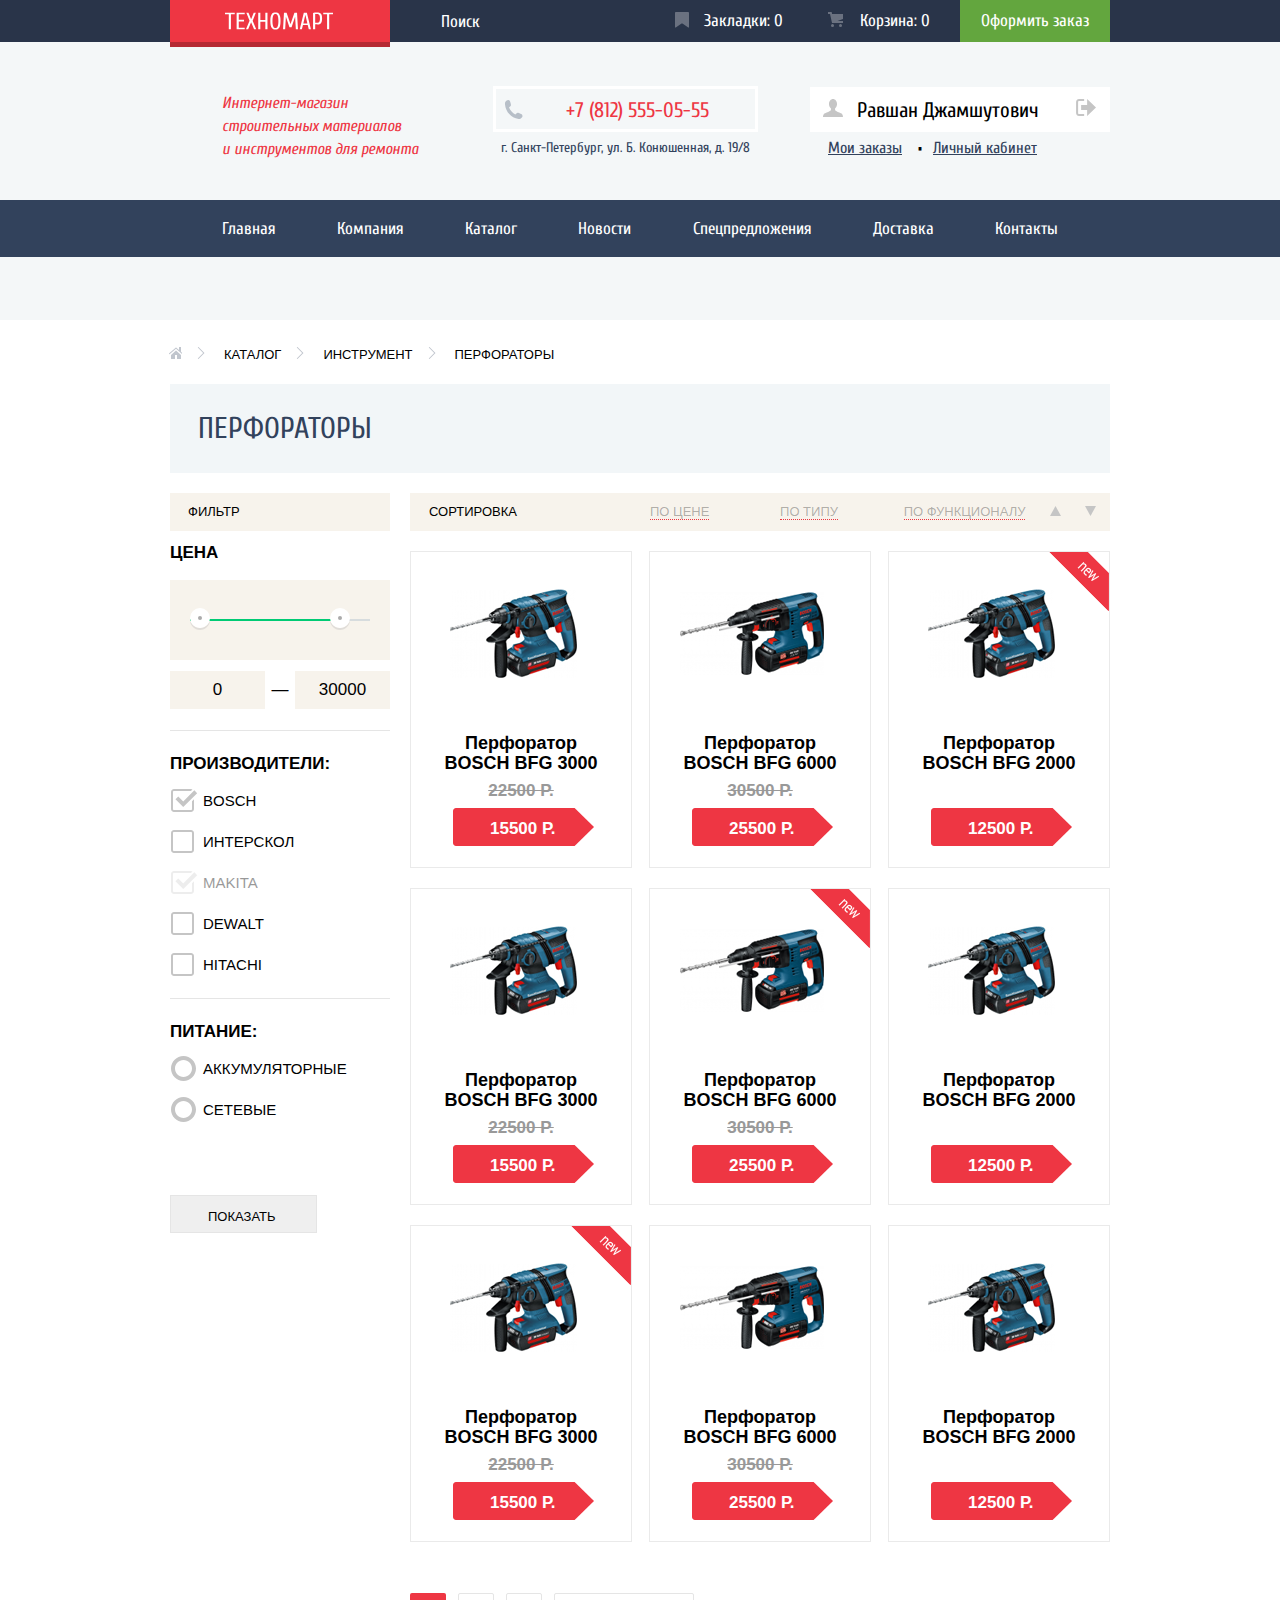
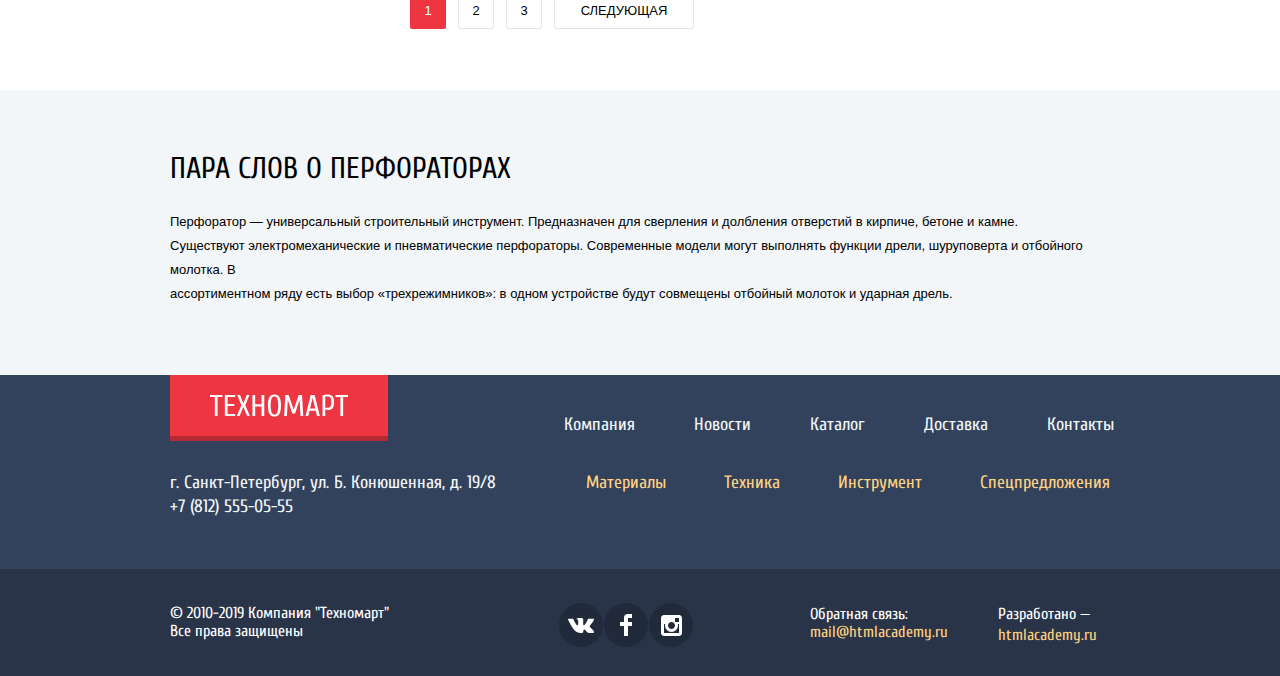
==== commit c518cde3: "Final" ====
--- a/inner.html
+++ b/inner.html
@@ -3,16 +3,16 @@
   <head>
     <meta charset="utf-8">
     <title>Интернет-магазин строительных материалов и инструментов для ремонта "Техномарт"</title>
-    <link href="https://fonts.googleapis.com/css?family=Cuprum:400,400i,700|PT+Sans:400,700&display=swap&subset=cyrillic" rel="stylesheet">
+    <link href="https://fonts.googleapis.com/css?family=Cuprum:400,400i,700&display=swap" rel="stylesheet">
 	<link rel="stylesheet" type="text/css" href="css/normalize.css">
-    <link rel="stylesheet" type="text/css" href="css/style.css">
+    <link rel="stylesheet" type="text/css" href="css/style-min.css">
   </head>
   <body class="inner">
 	<header>
 		<div class="header-top-wrap">
 			<div class="container">
 				<div class="header-top">
-					<a class="logo-but" href="index.html"><img src="img/logo-technomart.svg" alt="Техномарт" class="logo"></a>
+					<a class="logo-but" href="index.html"><img src="img/logo-technomart.svg" alt="Техномарт" class="logo" width="108px" height="18px"></a>
 					<form action="https://echo.htmlacademy.ru" class="search">
 						<label>
 							<input placeholder="Поиск" type="search">
@@ -83,8 +83,8 @@
 		</ul>
 	</div>
 	<section class="perforators container">
-		<div class="perfo-h1">
-			<h1>Перфораторы</h1>
+		<div class="perfo-h2">
+			<h2>Перфораторы</h2>
 		</div>
 		<div class="content-wrap">
 			<div class="sidebar">
@@ -175,11 +175,11 @@
 					<div class="controls">
 						<button>
 							<svg width="11px" height="10px" viewBox="0 0 11 10" version="1.1" xmlns="http://www.w3.org/2000/svg" xmlns:xlink="http://www.w3.org/1999/xlink">
-							    <g id="Pages" stroke="none" stroke-width="1" fill="none" fill-rule="evenodd">
-							        <g id="Catalog" transform="translate(-1010.000000, -502.000000)" fill="#C5C5C5" fill-rule="nonzero">
-							            <g id="sort" transform="translate(370.000000, 488.000000)">
-							                <g id="icon-down-dir" transform="translate(645.500000, 19.000000) rotate(-180.000000) translate(-645.500000, -19.000000) translate(640.000000, 14.000000)">
-									                    <polyline id="Shape" points="5.5 10 0 0 11 0"></polyline>
+							    <g stroke="none" stroke-width="1" fill="none" fill-rule="evenodd">
+							        <g transform="translate(-1010.000000, -502.000000)" fill="#C5C5C5" fill-rule="nonzero">
+							            <g transform="translate(370.000000, 488.000000)">
+							                <g transform="translate(645.500000, 19.000000) rotate(-180.000000) translate(-645.500000, -19.000000) translate(640.000000, 14.000000)">
+									                    <polyline points="5.5 10 0 0 11 0"></polyline>
 							                </g>
 							            </g>
 							        </g>
@@ -204,7 +204,7 @@
 				<div class="perfo-list">
 					<div class="perfo-card">
 						<div class="perfo-card-popup">
-							<img src="img/perfo-2.png" alt="">
+							<img src="img/perfo-2.png" alt="" width="127px" height="112px">
 							<div>
 								<button class="cart">Купить</button>
 								<button class="bookmark">В закладки</button>
@@ -218,7 +218,7 @@
 					</div>
 					<div class="perfo-card">
 						<div class="perfo-card-popup">
-							<img src="img/perfo-1.png" alt="">
+							<img src="img/perfo-1.png" alt="" width="144px" height="128px">
 							<div>
 								<button class="cart">Купить</button>
 								<button class="bookmark">В закладки</button>
@@ -232,7 +232,7 @@
 					</div>
 					<div class="perfo-card">
 						<div class="perfo-card-popup">
-							<img src="img/perfo-3.png" alt="">
+							<img src="img/perfo-3.png" alt="" width="127px" height="112px">
 							<div>
 								<button class="cart">Купить</button>
 								<button class="bookmark">В закладки</button>
@@ -245,7 +245,7 @@
 					</div>
 					<div class="perfo-card">
 						<div class="perfo-card-popup">
-							<img src="img/perfo-2.png" alt="">
+							<img src="img/perfo-2.png" alt="" width="127px" height="112px">
 							<div>
 								<button class="cart">Купить</button>
 								<button class="bookmark">В закладки</button>
@@ -259,7 +259,7 @@
 					</div>
 					<div class="perfo-card">
 						<div class="perfo-card-popup">
-							<img src="img/perfo-1.png" alt="">
+							<img src="img/perfo-1.png" alt="" width="144px" height="128px">
 							<div>
 								<button class="cart">Купить</button>
 								<button class="bookmark">В закладки</button>
@@ -273,7 +273,7 @@
 					</div>
 					<div class="perfo-card">
 						<div class="perfo-card-popup">
-							<img src="img/perfo-3.png" alt="">
+							<img src="img/perfo-3.png" alt="" width="127px" height="112px">
 							<div>
 								<button class="cart">Купить</button>
 								<button class="bookmark">В закладки</button>
@@ -286,7 +286,7 @@
 					</div>
 					<div class="perfo-card">
 						<div class="perfo-card-popup">
-							<img src="img/perfo-2.png" alt="">
+							<img src="img/perfo-2.png" alt="" width="127px" height="112px">
 							<div>
 								<button class="cart">Купить</button>
 								<button class="bookmark">В закладки</button>
@@ -300,7 +300,7 @@
 					</div>
 					<div class="perfo-card">
 						<div class="perfo-card-popup">
-							<img src="img/perfo-1.png" alt="">
+							<img src="img/perfo-1.png" alt="" width="144px" height="128px">
 							<div>
 								<button class="cart">Купить</button>
 								<button class="bookmark">В закладки</button>
@@ -314,7 +314,7 @@
 					</div>
 					<div class="perfo-card">
 						<div class="perfo-card-popup">
-							<img src="img/perfo-3.png" alt="">
+							<img src="img/perfo-3.png" alt="" width="127px" height="112px">
 							<div>
 								<button class="cart">Купить</button>
 								<button class="bookmark">В закладки</button>
@@ -349,7 +349,7 @@
 		<div class="footer-top-wrap">
 			<div class="footer-top container">
 				<div class="footer-top-upper">
-					<img src="img/logo-technomart.svg" alt="Техномарт" class="logo-footer">
+					<img src="img/logo-technomart.svg" alt="Техномарт" class="logo-footer" width="138px" height="23px">
 					<div class="footer-nav-wrap">
 						<ul class="footer-nav">
 							<li><a href="#">Компания</a></li>
@@ -396,14 +396,14 @@
 			</div>
 		</div>
 	</footer>
-	<section class="popup-cart form-hide">
+	<div class="popup-cart form-hide">
 		<button class="close-form">Закрыть</button>
 		<p>Товар добавлен в корзину!</p>
 		<div class="buttons-wrap">
 			<a href="#">Оформить заказ</a>
 			<a href="#">Продолжить покупки</a>
 		</div>
-	</section>
-	<script src="js/script.js"></script>
+	</div>
+	<script src="js/script-min.js"></script>
 </body>
 </html>--- a/css/style-min.css
+++ b/css/style-min.css
@@ -0,0 +1 @@
+body{margin:0;padding:0;font-family:Cuprum,Arial,sans-serif;font-size:17px;line-height:24px;background-color:#fff;font-weight:400}.visually-hidden:not(:focus):not(:active),input[type=checkbox].visually-hidden,input[type=radio].visually-hidden{position:absolute;width:1px;height:1px;margin:-1px;border:0;padding:0;white-space:nowrap;clip-path:inset(100%);clip:rect(0 0 0 0);overflow:hidden}a{text-decoration:none}img{max-width:100%;height:auto}.logo-but{height:42px;box-shadow:0 5px 0 #b52933}.search-focus{background:#fff}.search-focus-field{color:#000}.header-top{line-height:18px;color:#fff;display:flex;min-height:42px;position:relative}.header-top-wrap{background-color:#293449;width:100%}.container{width:940px;padding-left:10px;padding-right:10px;margin:0 auto}.header-top .header-bookmark,.header-top .header-button,.header-top .header-cart{color:#fff;padding-top:12px;box-sizing:border-box;width:150px}.header-button{background-color:#63a63e;padding-left:20px;padding-right:20px;padding-bottom:12px;text-align:center}.header-button:hover{background-color:#5fbb2d}.header-button:active{background-color:#518534;color:rgba(255,255,255,.5)}.logo{background-color:#ee3643;padding-left:55px;padding-top:12px;padding-right:57px;padding-bottom:12px;width:108px;height:18px}.logo:hover{background-color:#ca2c37;box-shadow:0 5px 0 #992129}.logo:active{background-color:#ba2732;box-shadow:0 5px 0 #8d1d26}.search{width:270px;position:relative;box-sizing:border-box}.search label{padding-left:49px;padding-top:11px;display:block}.search input{background-color:transparent;border:none;color:#fff}.search button{position:absolute;left:16px;top:11px;width:17px;height:17px;background-repeat:no-repeat;background-position:0 0;background-color:transparent;border:0}.search-but{background-image:url(../img/icon-search.svg);opacity:.3}.search-but-foc{background-image:url(../img/icon-search-red.png);opacity:1}.search input:focus{background-color:#fff;color:#000}.search input::placeholder{color:#fff}.header-top .header-bookmark:hover::before,.header-top .header-cart:hover::before,.search:hover button{opacity:1}.header-top .header-bookmark:active::before{opacity:.5}.header-top .header-cart:active::before{opacity:.5}.header-top .header-bookmark:hover,.header-top .header-cart:hover,.search-hov:hover{background-color:#212a3a}.header-top .header-bookmark:active,.header-top .header-cart:active{background-color:#161d29;color:rgba(255,255,255,.6)}.header-top .header-bookmark{padding-left:44px;padding-right:27px;position:relative}.header-top .header-bookmark:before{position:absolute;left:15px;width:17px;height:17px;content:"";background-image:url(../img/icon-bookmark.svg);background-repeat:no-repeat;background-position:0 0;opacity:.3}.header-top .header-cart{padding-left:50px;padding-right:29px;position:relative}.header-top .header-cart:before{position:absolute;left:18px;width:15px;height:15px;content:"";background-image:url(../img/icon-cart.svg);background-repeat:no-repeat;background-position:0 0;opacity:.3}.header-bottom{background-color:#f4f7f8;padding-bottom:63px}.upper-bottom{display:flex;justify-content:space-between;min-height:158px;align-items:flex-start}.header-bottom h1{font-family:Cuprum,Arial,sans-serif;font-size:16px;line-height:23px;font-style:italic;font-weight:400;color:#ee3643;width:300px;padding-left:52px;margin-top:50px;box-sizing:border-box}.header-bottom-contacts{width:300px;margin-top:44px;margin-right:30px;display:flex;flex-direction:column;align-items:center;box-sizing:border-box}.login{box-sizing:border-box;width:300px;display:flex;padding-left:19px;justify-content:space-between;margin-top:47px;margin-left:20px;align-items:baseline}.login-in{padding-left:48px;padding-top:11px;padding-right:24px;padding-bottom:13px;position:relative;display:flex;width:121px;box-sizing:border-box}.login-in:hover .login-svg path{fill:#32425c}.login-in:active .login-svg path{fill:#c5c5c5}.login-svg{position:absolute;left:13px}.registration{margin-left:10px;padding-top:11px;padding-bottom:13px;padding-left:25px;padding-right:25px}.header-phone{position:relative;color:#ee3643;font-size:21px;line-height:21px;border:3px solid #fff;padding-left:70px;padding-top:11px;padding-right:46px;padding-bottom:8px}.header-phone:before{position:absolute;left:8px;width:19px;height:19px;content:"";background-image:url(../img/icon-phone.svg);background-repeat:no-repeat;background-position:0 0}.header-adress{color:#32425c;font-size:14px;line-height:24px;text-align:center;margin:0;margin-top:4px}.login a{background-color:#fff;font-size:21px;line-height:21px;color:#000}.login a:hover{color:#ee3643}.login a:active{color:rgba(0,0,0,.3)}.site-nav{display:flex;flex-wrap:wrap;justify-content:space-between;margin:0 33px 0 33px;padding:0}.login li,.site-nav li{list-style-type:none}.site-nav-wrap{background-color:#32425c;width:100%}.site-nav a{font-size:17px;line-height:17px;color:#fff;display:block;padding:20px 19px;vertical-align:middle}.site-nav a:hover{background-color:#293449}.site-nav a:active{background-color:#1d2739;color:rgba(255,255,255,.5)}.cart-active{background:#ee3643}.profile{box-sizing:border-box;width:300px;display:flex;flex-wrap:wrap;margin-top:45px}.user-wrapper{width:300px;box-sizing:border-box;background:#fff;display:flex;align-items:center;min-height:45px;padding-left:13px;padding-right:10px}.user-wrapper a{font-size:21px;color:#000;line-height:21px}.username svg{margin-right:9px}.logout{margin-left:36px}.orders-wrap a{font-size:16px;color:#32425c;line-height:18px;text-decoration:underline}.orders-wrap{padding-left:18px;margin-top:4px;position:relative}.cabinet{margin-left:27px}.orders-wrap:before{position:absolute;content:"·";font-size:32px;left:106px;top:2px}.username:hover svg path{fill:#32425c}.username:active{opacity:.3}.logout:hover svg path{fill:#32425c}.logout:active svg path{fill:#c5c5c5}.cabinet:hover,.orders:hover{color:#ee3643}.cabinet:active,.orders:active{opacity:.3;color:#32425c}.cards-slider{padding-top:59px;padding-bottom:33px}.row{display:flex;flex-wrap:wrap;justify-content:space-between;margin-bottom:20px}.right-column{display:flex;flex-direction:column}.card{width:300px;min-height:123px;padding-left:22px;padding-top:20px;padding-bottom:22px;box-sizing:border-box}.card h3{font-size:24px;color:#fff;line-height:30px;padding:0;margin:0}.card a{display:flex;justify-content:center;align-items:center;width:135px;height:38px;margin-top:13px;background-color:rgba(0,0,0,.1);border-radius:2px;text-transform:uppercase;font-size:14px;color:#fff;text-align:center;line-height:18px}.card a:hover{background-color:rgba(0,0,0,.2)}.card a:active{background-color:rgba(0,0,0,.3)}.card-material{background-color:#ffbf47;position:relative}.card-material:after{content:"";width:60px;height:59px;position:absolute;right:0;top:0;background-image:url(../img/new-flag.png);background-repeat:no-repeat;background-position:0 0}.card-material:before{content:"";width:44px;height:65px;position:absolute;right:43px;top:31px;background-image:url(../img/icon-1.svg);background-repeat:no-repeat;background-position:0 0}.card-tools{background-color:#3bbce3;position:relative}.card-tools:after{content:"";width:75px;height:61px;position:absolute;right:28px;top:33px;background-image:url(../img/icon-2.svg);background-repeat:no-repeat;background-position:0 0}.card-tech{background-color:#dc91d8;position:relative}.card-tech:after{content:"";width:78px;height:62px;position:absolute;right:31px;top:31px;background-image:url(../img/icon-3.svg);background-repeat:no-repeat;background-position:0 0}.card-discount{background-color:#8ed78f;position:relative}.card-discount:after{content:"";width:59px;height:72px;position:absolute;right:45px;top:26px;background-image:url(../img/icon-4.svg);background-repeat:no-repeat;background-position:0 0}.card-delivery{background-color:#ffc047;margin-top:20px;position:relative}.card-delivery:after{content:"";width:78px;height:63px;position:absolute;right:31px;top:32px;background-image:url(../img/icon-5.svg);background-repeat:no-repeat;background-position:0 0}.slider{width:620px;height:266px;position:relative}.slider h3{font-size:36px;color:#fff;line-height:36px;text-transform:uppercase;margin:0;padding:0}.slider p{font-family:"PT sans",Arial,sans-serif;font-size:18px;color:#fff;line-height:24px;margin:0;padding:0}.slider a{display:flex;justify-content:center;align-items:center;width:195px;height:38px;margin-top:123px;background-color:#ee3643;border-radius:2px;text-transform:uppercase;font-size:14px;color:#fff;text-align:center;line-height:18px}.header-button-wrap a:hover,.slider a:hover,.tabs-item a:hover{background:#ca2c37}.header-button-wrap a:active,.slider a:active,.tabs-item a:active{background:#ba2732}.slider-item:nth-child(1){background-image:url(../img/Slide-1.png);background-repeat:no-repeat;background-position:0 0}.slider-item:nth-child(2){display:none}.slider-item:nth-child(2){background-image:url(../img/slide-2.png);background-repeat:no-repeat;background-position:0 0}.slider ul{list-style-type:none;margin:0;padding:0}.slider-item{display:none;height:266px;box-sizing:border-box;padding-top:23px;padding-left:25px;padding-bottom:22px}.slider-controls{position:absolute;left:50%;bottom:36px;z-index:100;width:160px;height:18px;text-align:center;font-size:0;transform:translateX(-50%)}.slider-controls label{position:relative;display:inline-block;width:18px;height:18px;padding:8px;margin-right:-10px;border-radius:50%;cursor:pointer}.slider-controls label::after{content:"";position:absolute;top:8px;left:8px;z-index:1;width:10px;height:10px;background:#fff;border-radius:50%}#product-1:checked~.slider-list .slider-item:nth-child(1){display:block}#product-2:checked~.slider-list .slider-item:nth-child(2){display:block}#product-1:checked~.slider-controls .slider-controls-item--1::before,#product-2:checked~.slider-controls .slider-controls-item--2::before{content:"";position:absolute;left:50%;top:50%;z-index:2;width:6px;height:6px;margin:-7px;background-color:#ee3643;border-radius:50%}.slider-arrows{position:absolute;left:25px;bottom:112px;z-index:100;width:575px;height:40px;font-size:0;display:flex;justify-content:space-between}.slider-arrows label{content:"";width:22px;height:40px;background-image:url(../img/icon-left.svg);background-repeat:no-repeat;background-position:0 0;cursor:pointer}.slider-arrows label:nth-child(2){transform:rotate(180deg)}.header-button-wrap{height:89px;background-color:#f9f5f0;display:flex;align-items:center;justify-content:space-between;margin-bottom:20px}.header-button-wrap h2{text-transform:uppercase;color:#32425c;font-size:30px;line-height:30px;font-weight:400;padding-left:28px}.header-button-wrap a{display:flex;align-items:center;justify-content:center;width:253px;height:38px;background-color:#ee3643;border-radius:2px;font-size:14px;color:#fff;text-align:center;line-height:18px;text-transform:uppercase;margin-right:24px}.popular-goods-wrap{display:flex;justify-content:space-between}.popular-goods-wrap div:nth-child(4):after{background-image:url(../img/new-flag.png);background-repeat:no-repeat;background-position:0 0;content:"";width:60px;height:60px;position:absolute;top:0;right:0}.producers-wrap{display:flex;flex-wrap:wrap;justify-content:space-between;margin-bottom:63px}.producers-item{border:1px solid #eaeaea;width:220px;height:145px;margin-bottom:20px;display:flex;align-items:center;justify-content:center}.producers-item:hover{box-shadow:0 10px 25px 0 rgba(41,52,73,.5)}.producers-item:active{box-shadow:0 4px 10px 0 rgba(41,52,73,.5);opacity:.3}.services-wrap{width:100%;background-color:#f4f8f9;padding-top:40px;padding-bottom:78px}.services-wrap h2{font-size:30px;line-height:30px;text-transform:uppercase;font-weight:400}.services-wrap p{font-family:"PT sans",Arial,sans-serif;font-size:13px;line-height:24px;margin:0}.services-wrap h3{font-size:36px;color:#32425c;line-height:36px;text-transform:uppercase;margin:0;margin-bottom:26px;font-weight:400}.tabs-item a{display:flex;justify-content:center;align-items:center;width:195px;height:38px;margin-top:31px;background-color:#ee3643;border-radius:2px;text-transform:uppercase;font-size:14px;color:#fff;text-align:center;line-height:18px}.tabs{margin-top:70px}.tabs ul{list-style-type:none;margin:0;padding:0;position:relative;min-height:206px}.tabs-wrap{display:flex}.tabs-controls{display:flex;flex-direction:column;width:240px;box-sizing:border-box;position:relative}.tabs-controls:after{content:"";position:absolute;right:0;top:-48px;width:10px;height:279px;background-image:url(../img/shadow.png);background-repeat:no-repeat;background-position:0 0;cursor:pointer}.tabs-controls label{padding-left:22px;padding-top:13px;padding-bottom:19px;background:#32425c;box-shadow:0 1px 0 0 #293449,inset 0 1px 0 0 #405069;font-size:22px;color:#fff;line-height:30px}.tab-item-1:after{content:"";position:absolute;left:151px;top:22px;width:468px;height:261px;background-image:url(../img/delivery.png);background-repeat:no-repeat;background-position:0 0;cursor:pointer;z-index:-1}.tab-item-2:after{content:"";position:absolute;left:239px;top:0;width:468px;height:261px;background-image:url(../img/guarantee.png);background-repeat:no-repeat;background-position:0 0;cursor:pointer;z-index:-1}.tab-item-3:after{content:"";position:absolute;left:165px;top:0;width:468px;height:261px;background-image:url(../img/credit.png);background-repeat:no-repeat;background-position:0 0;cursor:pointer;z-index:-1}.tabs-list .tabs-item{display:none;position:relative;z-index:1}.tabs ul{margin-left:80px;width:313px}.tabs-wrap .tabs-list .tabs-item:nth-child(3){margin-top:-9px}#tab-1:checked~.tabs-wrap .tabs-list .tabs-item:nth-child(1){display:block}#tab-2:checked~.tabs-wrap .tabs-list .tabs-item:nth-child(2){display:block}#tab-3:checked~.tabs-wrap .tabs-list .tabs-item:nth-child(3){display:block}#tab-1:checked~.tabs-wrap .tabs-controls .tabs-controls-item-1,#tab-2:checked~.tabs-wrap .tabs-controls .tabs-controls-item-2,#tab-3:checked~.tabs-wrap .tabs-controls .tabs-controls-item-3{color:#32425c;background:#fff;box-shadow:0 1px 0 0 #fff}.tabs-controls label:hover{background:#293449}.company-wrap{display:flex;min-height:516px;padding-bottom:20px}.about-us{width:540px;margin-top:54px}.about-us h2{font-size:30px;line-height:30px;text-transform:uppercase;font-weight:400}.about-us p{font-family:"PT sans",Arial,sans-serif;font-size:13px;line-height:24px}.about-us p:nth-child(3){margin-top:27px}.about-us ul{margin:0;margin-top:18px;padding-left:0}.about-us li{font-size:18px;line-height:19px;list-style-type:none;padding-bottom:22px;padding-left:36px;position:relative}.about-us li:before{content:"";position:absolute;left:0;top:8px;width:25px;height:2px;background-color:#ee3643}.button-about-us{display:inline-block;font-size:14px;line-height:18px;text-transform:uppercase;color:#fff;background-color:#ee3643;padding-left:40px;padding-top:11px;padding-right:40px;padding-bottom:11px;border-radius:3px;margin-top:12px}.button-about-us:hover{background-color:#ca2c37}.button-about-us:active{background-color:#ba2732}.contacts{width:300px;margin-left:auto;margin-top:56px}.contacts h2{font-size:30px;line-height:30px;text-transform:uppercase;font-weight:400}.contacts p{font-family:"PT sans",Arial,sans-serif;font-size:13px;line-height:24px}.contacts-button{display:inline-block;font-size:14px;line-height:18px;text-transform:uppercase;color:#fff;text-align:center;background-color:#ee3643;width:276px;padding-left:12px;padding-top:11px;padding-right:12px;padding-bottom:11px;border-radius:3px}.contacts-button:hover{background-color:#ca2c37}.contacts-button:active{background-color:#ba2732}.map-img{display:block;width:300px;height:158px;margin-top:30px;margin-bottom:38px}.footer-bottom ul,.footer-top ul{margin:0;padding:0}.footer-top-wrap{background-color:#32425c;width:100%;padding-bottom:32px}.footer-top-upper{display:flex}.logo-footer{background-color:#ee3643;padding-left:40px;padding-top:19px;padding-right:40px;padding-bottom:19px;width:138px;height:23px;box-shadow:0 5px 0 #b52933}.logo-footer:hover{background-color:#ca2c37;box-shadow:0 5px 0 #992129}.logo-footer:active{background-color:#ba2732;box-shadow:0 5px 0 #8d1d26}.footer-top-below{display:flex;justify-content:space-between}.footer-adress{font-size:18px;color:#f3f7f9;line-height:24px;width:380px;margin-top:34px}.footer-sections{width:524px;display:flex;justify-content:space-between}.footer-nav,.footer-sections{font-size:18px;line-height:24px;list-style-type:none}.footer-nav-wrap{margin-left:176px}.footer-nav{display:flex;justify-content:space-between;width:550px}.footer-nav a:hover,.footer-sections a:hover{text-decoration:underline}.footer-nav a:active,.footer-sections a:active{opacity:.5;text-decoration:none}.footer-nav a{color:#f1f5f7;display:block;margin-top:38px}.footer-sections a{color:#ffd180;display:block;margin-top:34px}.footer-bottom{display:flex}.footer-bottom-wrap{background-color:#293449;width:100%;min-height:107px}.footer-copyright{width:300px;margin-right:72px;margin-top:35px}.social{width:168px;margin-right:100px;display:flex;justify-content:space-between;flex-wrap:wrap;margin-top:34px}.social ul{width:168px;display:flex;justify-content:space-between;flex-wrap:wrap;margin-left:17px;margin-right:17px}.social a{width:44px;height:44px;background-color:#212a3a;border-radius:100%;display:flex;align-items:center;justify-content:center}.feedback-and-development{width:300px;margin-left:auto;margin-top:36px}.feedback-and-development p{padding:0;margin:0}.feedback-and-development{display:flex;justify-content:space-between}.wrap-develop{margin-right:13px}.footer-copyright,.footer-development,.footer-feedback{font-size:16px;color:#fff;line-height:18px}.social li{list-style-type:none}.social a{color:#fff}.social li a:hover{background-color:#ee3643}.social li a:active{background-color:#ee3643}.mail{color:#ffd180}.academy{color:#ffd180;font-size:16px;line-height:18px}.academy:hover,.mail:hover{text-decoration:underline}.academy:active,.mail:active{color:#ee3643;text-decoration:none}.button-send-wrap button:hover,.buttons-wrap a:nth-child(1):hover{background-color:#ca2c37}.button-send-wrap button:active,.buttons-wrap a:nth-child(1):active{background-color:#ba2732}.catalog-nav ul,.sidebar ul{margin:0;padding:0}.content-wrap{display:flex;justify-content:space-between}.sidebar{width:220px}.content{width:700px}.catalog-nav{padding-top:22px;padding-bottom:18px}.catalog-nav ul{display:flex}.catalog-nav li{list-style-type:none}.home{background-color:transparent;background-image:url(../img/icon-home.svg);background-repeat:no-repeat;background-position:0 0;width:14px;height:12px;display:inline-block;margin-left:-2px;margin-top:4px}.icon-right{background-color:transparent;background-image:url(../img/icon-right-small.svg);background-repeat:no-repeat;background-position:0 0;width:8px;height:12px;margin-left:15px;display:inline-block;margin-right:15px}.filter,.sort{font-family:"PT sans",Arial,sans-serif;font-size:13px;line-height:18px;text-transform:uppercase;font-weight:300}.sort{display:flex;justify-content:space-between;align-items:center;background:#f7f3ec;margin-bottom:20px;margin-top:20px;min-height:38px}.sort-name{margin:0;width:220px;padding-left:19px;box-sizing:border-box}.sort-options{margin:0;width:380px}.sort-options button{font-family:"PT sans",Arial,sans-serif;font-size:13px;line-height:18px;text-transform:uppercase;font-weight:300;color:rgba(0,0,0,.3);background:0 0;border:none;padding:0;cursor:pointer;position:relative}.sort-options button:after{content:"";width:100%;height:1px;position:absolute;border-top:#ee363f 1px dotted;bottom:0;left:0}.sort-options button:hover{color:#000}.sort-options button:hover:after{border-top:#ee363f 1px solid}.sort-options button:active{color:#ee3643}.sort-options button:active:after{border:none}.controls svg g:hover{fill:#000}.controls svg g:active{fill:#ee3643}.by-type{margin-left:67px}.by-func{margin-left:62px}.controls{width:60px}.controls button:nth-child(2){margin-left:20px}.controls button{background:0 0;border:none;padding:0;cursor:pointer}.filter{display:flex;justify-content:space-between;align-items:center;background:#f7f3ec;margin-bottom:7px;margin-top:20px;min-height:38px}.filter p{margin:0;margin-left:18px}.price{font-family:"PT sans",Arial,sans-serif;font-size:17px;color:#000;letter-spacing:0;line-height:30px}.price-title{font-weight:700;text-transform:uppercase;margin:0}.price-numbers{display:flex;justify-content:space-between;margin-top:11px}.filter-interface{height:80px;background:#f7f3ec;margin-top:12px;display:flex;align-items:center;justify-content:center}.filter-strip{width:180px;height:2px;background-color:#d7dcde;position:relative}.filter-strip:before{content:"";position:absolute;left:0;top:-11px;width:20px;height:22px;background-image:url(../img/filter-button.svg);background-repeat:no-repeat;background-position:0 0;cursor:pointer}.filter-strip:after{content:"";position:absolute;right:20px;top:-11px;width:20px;height:22px;background-image:url(../img/filter-button.svg);background-repeat:no-repeat;background-position:0 0;cursor:pointer}.filter-strip-green{width:150px;height:2px;background-color:#00ca74}.price-numbers p{margin:0}.price-numbers p:first-child,.price-numbers p:last-child{width:95px;background:#f7f3ec;display:flex;align-items:center;justify-content:center;min-height:38px}.price-numbers p:nth-child(2){display:flex;align-items:center;justify-content:center;min-height:38px}.check_box{background-color:transparent;background-image:url(../img/checkbox-off.svg);background-repeat:no-repeat;background-position:0 0;width:23px;height:23px;position:absolute;margin-left:-32px}.visually-hidden:checked+.check_box{background-image:url(../img/checkbox-on.svg);width:27px;height:23px}.producers label{padding-left:33px;display:flex;align-items:center;height:25px;margin-bottom:16px}.power label:hover .radio-button{background-image:url(../img/radio-off-hov.png)}.power label:hover .visually-hidden:checked+.radio-button{background-image:url(../img/radio-on-hov.png)}.power label .visually-hidden:disabled+.radio-button{opacity:.3}.power label .visually-hidden:disabled~.power-label-name{opacity:.4}.power label .visually-hidden:checked:disabled+.radio-button{opacity:.3}.power label .visually-hidden:checked:disabled~.power-label-name{opacity:.4}.producers label:hover .check_box{background-image:url(../img/checkbox-off-hov.png)}.producers label:hover .visually-hidden:checked+.check_box{background-image:url(../img/checkbox-on-hov.png)}.producers label .visually-hidden:checked:disabled+.check_box{opacity:.3}.producers label .visually-hidden:checked:disabled~.label-name{opacity:.4}.producers label .visually-hidden:disabled+.check_box{opacity:.3}.producers label .visually-hidden:disabled~.label-name{opacity:.4}.radio-button{background-color:transparent;background-image:url(../img/radio-off.svg);background-repeat:no-repeat;background-position:0 0;width:25px;height:25px;position:absolute;margin-left:-32px}.visually-hidden:checked+.radio-button{background-image:url(../img/radio-on.svg)}.power label{padding-left:33px;display:flex;align-items:center;height:25px;margin-bottom:16px}.catalog-nav a{font-family:"PT sans",Arial,sans-serif;font-size:13px;line-height:18px;text-transform:uppercase;color:#000}.perfo-h2{height:89px;background-color:#f2f6f8;display:flex;align-items:center}.perforators h2{text-transform:uppercase;color:#32425c;font-size:30px;line-height:30px;font-weight:400;padding-left:28px}.sidebar .sidebar-form p{border-top:1px solid #e5e5e5;text-transform:uppercase;font-family:"PT sans",Arial,sans-serif;font-size:17px;line-height:30px;font-weight:700;padding:18px 0 0 0;margin:21px 0 9px 0}.sidebar li{text-transform:uppercase;font-family:"PT sans",Arial,sans-serif;font-size:15px;line-height:19px;list-style-type:none}.sidebar button{text-transform:uppercase;font-family:"PT sans",Arial,sans-serif;font-size:13px;text-align:center;line-height:18px;border:1px solid #e5e5e5;padding-left:37px;padding-top:12px;padding-right:40px;padding-bottom:6px;margin-top:57px}.perfo-list{display:flex;justify-content:space-between;flex-wrap:wrap;position:relative}.perfo-card{border:1px solid #eaeaea;text-align:center;width:220px;margin-bottom:20px;min-height:315px;position:relative}.perfo-card:hover{box-shadow:0 10px 25px 0 rgba(41,52,73,.5)}.perfo-card img{margin-right:16px}.perfo-card-popup{height:163px;display:flex;align-items:center;justify-content:center}.perfo-card-popup div{display:none}.perfo-card:hover .perfo-card-popup div{display:flex;flex-direction:column;align-items:center;justify-content:center;min-height:163px}.perfo-card .bookmark{color:#32425c;border:3px solid #63a63e;border-radius:2px;background-color:#fff}.perfo-card .cart{margin-bottom:10px;background-color:#63a63e;border-radius:2px;box-shadow:inset 0 -3px 0 0 #367315;color:#fff;position:relative;border:none}.perfo-card .cart:before{position:absolute;left:14px;width:15px;height:15px;opacity:.3;content:"";background-image:url(../img/icon-cart.svg);background-repeat:no-repeat;background-position:0 0}.perfo-card .bookmark,.perfo-card .cart{width:135px;height:38px;display:flex;align-items:center;justify-content:center;text-align:center}.perfo-card-popup .cart:hover::before{opacity:1}.perfo-card-popup .cart:hover{background:#5fbb2d;box-shadow:inset 0 -3px 0 0 #367315}.perfo-card-popup .cart:active{background:#518534;box-shadow:none}.perfo-card-popup .bookmark:hover{border:3px solid #32425c;color:#32425c}.perfo-card-popup .bookmark:active{opacity:.3}.perfo-card-info{min-height:116px;position:relative}.perfo-card:hover .perfo-card-popup img{display:none}.perfo-card-info p:first-child{font-family:"PT sans",Arial,sans-serif;font-size:18px;font-weight:700;line-height:20px;padding-left:28px;padding-right:28px;margin-bottom:9px;max-height:40px;overflow:hidden}.perfo-card-info p:last-child{font-family:"PT sans",Arial,sans-serif;font-size:17px;font-weight:700;line-height:18px;background-color:transparent;color:#fff;position:absolute;bottom:-16px;padding:12px 39px 10px 37px;left:42px;background-image:url(../img/red-button.svg);background-repeat:no-repeat;background-position:0 0}.perfo-card-info s{font-family:"PT sans",Arial,sans-serif;font-size:17px;color:#999;line-height:18px;font-weight:700;display:block;margin-top:4px}.perfo-list div:nth-child(3):after{background-image:url(../img/new-flag.png);background-repeat:no-repeat;background-position:0 0;content:"";width:60px;height:60px;position:absolute;top:0;right:0}.perfo-list div:nth-child(5):after{background-image:url(../img/new-flag.png);background-repeat:no-repeat;background-position:0 0;content:"";width:60px;height:60px;position:absolute;top:0;right:0}.perfo-list div:nth-child(7):after{background-image:url(../img/new-flag.png);background-repeat:no-repeat;background-position:0 0;content:"";width:60px;height:60px;position:absolute;top:0;right:0}.pages{display:flex;list-style-type:none;margin:0;padding:0;margin-top:31px;margin-bottom:61px;font-family:"PT sans",Arial,sans-serif;font-size:13px;text-align:center;line-height:18px}.pages a{color:#000;display:flex;align-items:center;justify-content:center;width:36px;height:36px;border:1px solid #e5e5e5;border-radius:2px;box-sizing:border-box}.pages a:hover{border-color:#bdc6ca}.pages a:active{border-color:#ee3643}.pages li{margin-right:12px}.pages li:last-child a{width:140px;text-transform:uppercase}.pages li:first-child a{color:#fff;background:#ee3643;border:none}.about-perfo h2{text-transform:uppercase;font-size:30px;line-height:30px;font-weight:400;margin:0}.about-perfo p{font-family:"PT sans",Arial,sans-serif;font-size:13px;line-height:24px;margin:0;margin-top:26px}.about-perfo{width:100%;background:#f2f6f8;padding-top:64px;padding-bottom:69px}.form-hide{display:none}.form-show{display:block}.popup-form{width:620px;min-height:430px;box-sizing:border-box;margin:0 auto;position:fixed;top:220px;left:50%;background:#fff;margin-left:-310px;z-index:100}.popup-form form{display:flex;flex-direction:column;box-shadow:0 20px 40px 0 rgba(0,0,0,.75);position:relative}.popup-form-wrap{display:flex;flex-wrap:wrap;padding-bottom:30px;margin-left:80px;margin-right:80px;margin-top:52px}.popup-form-wrap label:nth-child(1){width:220px;display:inline-block}.popup-form-wrap label:nth-child(2){width:220px;display:inline-block;margin-left:auto}.popup-form-wrap label:nth-child(3){width:460px;display:block;margin-top:17px}.popup-form-wrap .e-mail input,.popup-form-wrap .name input{width:214px;height:33px;margin-top:6px}.popup-form-wrap .text_letter textarea{width:455px;min-height:107px;margin-top:7px}.button-send-wrap{background-color:#f4f4f4;display:flex;align-items:center;justify-content:center;text-align:center;width:620px;height:112px}.button-send-wrap button{background:#ee3643;width:460px;height:38px;display:flex;align-items:center;justify-content:center;text-align:center;border:none;border-radius:2px;font-size:14px;color:#fff;text-transform:uppercase}.popup-form input,.popup-form textarea{border:2px solid #dee3e4;border-radius:2px}.popup-form input::placeholder{font-family:"PT sans",Arial,sans-serif;font-size:13px;color:#a9a9a9;line-height:18px;padding-left:14px}.popup-form textarea{resize:none}.text_letter textarea::placeholder{font-family:"PT sans",Arial,sans-serif;font-size:13px;color:#a9a9a9;line-height:18px;padding-left:13px;padding-top:11px}.popup-form form::before{width:620px;height:7px;content:"";position:absolute;background-color:#ff5257;top:0}.close-form{width:21px;height:21px;background-color:transparent;z-index:3;content:"";position:absolute;background-image:url(../img/icon-close.svg);top:17px;right:10px;border:none;font-size:0}.popup-map{position:fixed;width:940px;height:449px;z-index:100;box-shadow:0 0 14px 1px rgba(47,42,43,.5);top:220px;left:50%;background:#fff;margin-left:-470px;z-index:100}.popup-cart{width:620px;min-height:282px;box-sizing:border-box;margin:0 auto;position:fixed;top:220px;left:50%;background:#fff;margin-left:-310px;z-index:100}.buttons-wrap{background-color:#f4f4f4;display:flex;align-items:center;justify-content:center;text-align:center;width:620px;height:112px;padding-left:80px;padding-right:80px;box-sizing:border-box}.popup-cart p{display:flex;align-items:center;justify-content:center;text-align:center;width:620px;height:170px;margin:0;padding-left:56px;box-sizing:border-box;position:relative;font-size:30px;color:#000;line-height:30px}.buttons-wrap a:nth-child(1){background:#ee3643;width:220px;height:38px;color:#fff;text-transform:uppercase;font-size:14px;line-height:18px;display:flex;align-items:center;justify-content:center;text-align:center}.buttons-wrap a:nth-child(2){width:220px;height:38px;margin-left:auto;background:#fff;color:#000;text-transform:uppercase;font-size:14px;line-height:18px;display:flex;align-items:center;justify-content:center;text-align:center}.popup-cart{box-shadow:0 20px 40px 0 rgba(41,52,73,.75)}.popup-cart::before{width:620px;height:7px;content:"";position:absolute;background-color:#ff5257;top:0}.popup-cart p:before{width:66px;height:66px;content:"";position:absolute;background-image:url(../img/icon-mark.svg);top:54px;left:81px}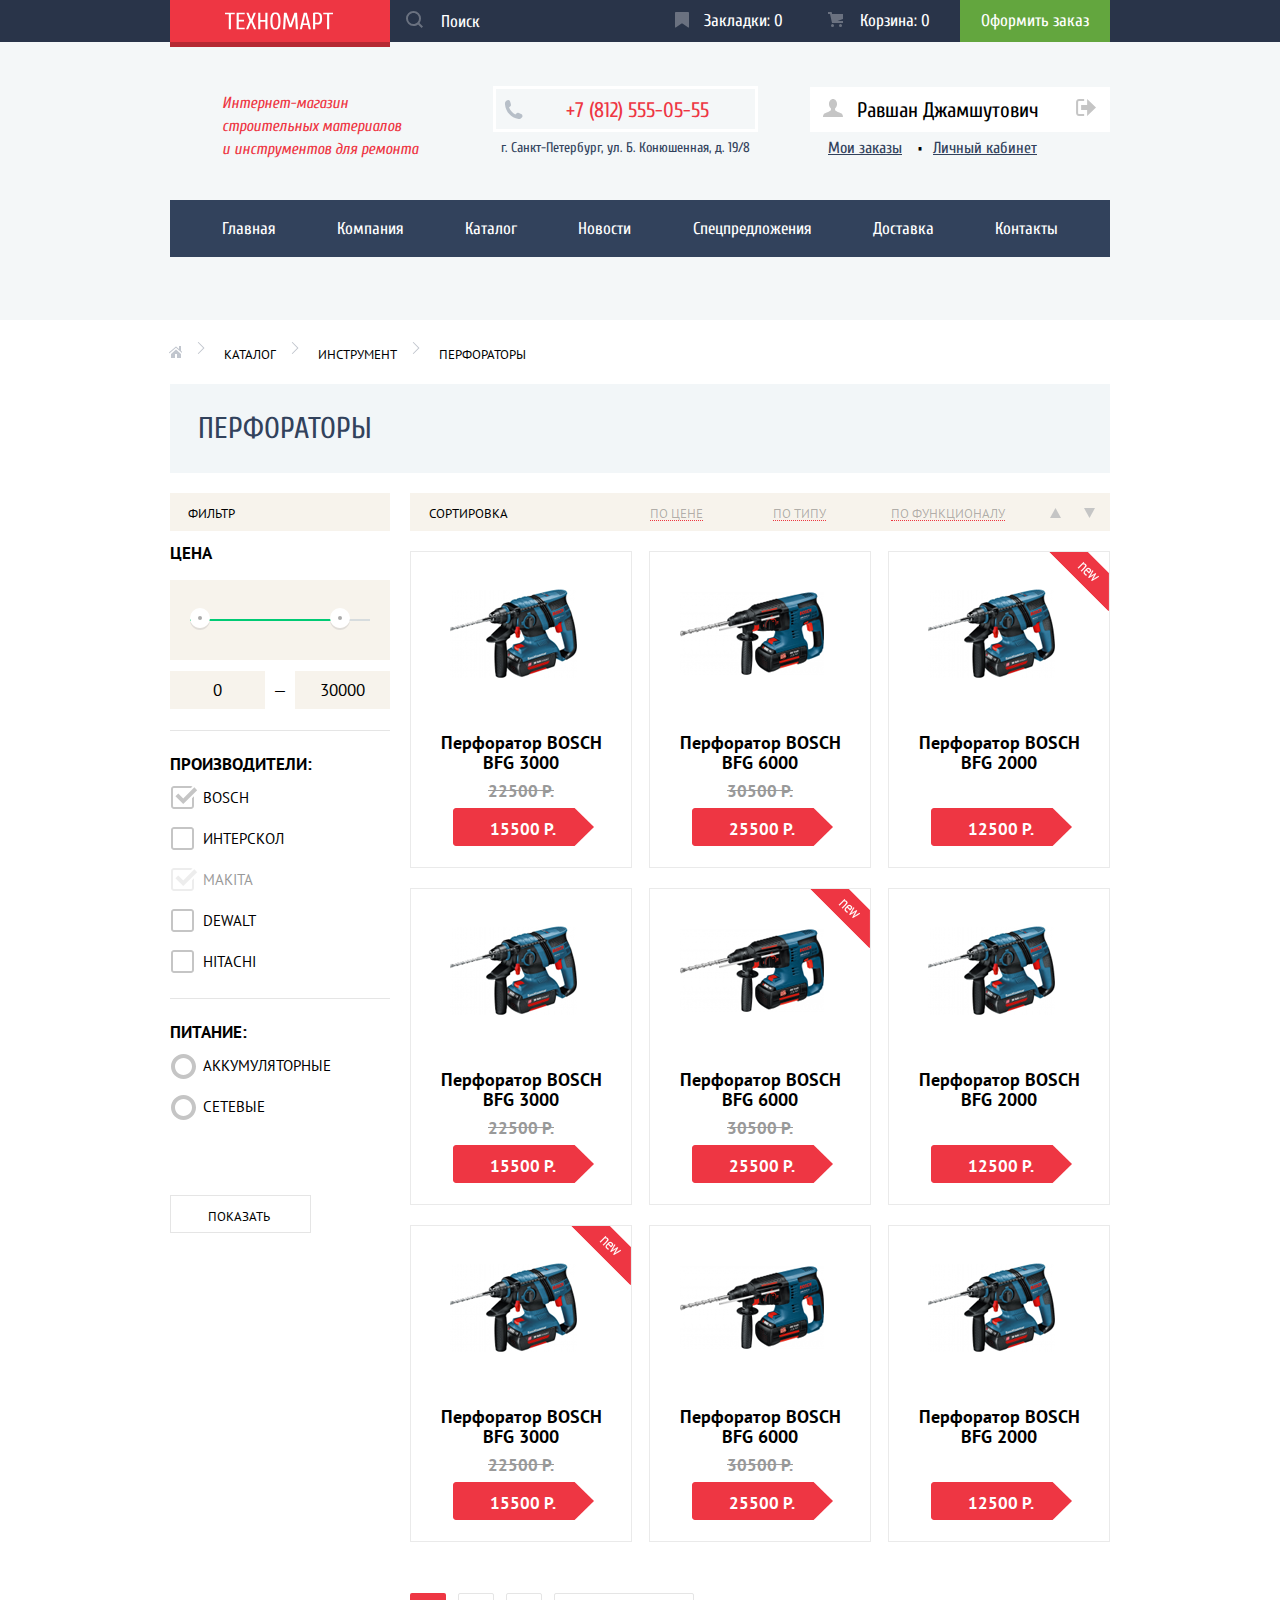
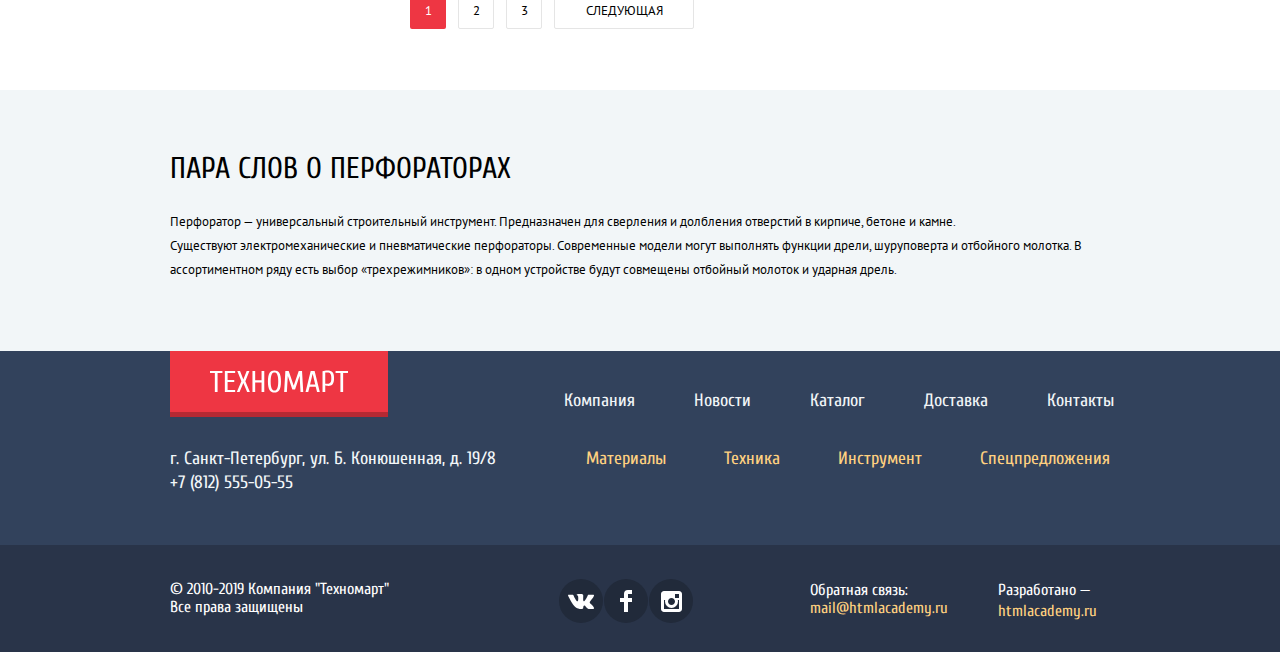
==== commit 7183d9f2: "правки попытка 1" ====
--- a/inner.html
+++ b/inner.html
@@ -4,20 +4,21 @@
     <meta charset="utf-8">
     <title>Интернет-магазин строительных материалов и инструментов для ремонта "Техномарт"</title>
     <link href="https://fonts.googleapis.com/css?family=Cuprum:400,400i,700&display=swap" rel="stylesheet">
+    <link href="https://fonts.googleapis.com/css?family=PT+Sans:400,700&display=swap" rel="stylesheet">
 	<link rel="stylesheet" type="text/css" href="css/normalize.css">
-    <link rel="stylesheet" type="text/css" href="css/style-min.css">
+    <link rel="stylesheet" type="text/css" href="css/style.css">
   </head>
   <body class="inner">
 	<header>
 		<div class="header-top-wrap">
 			<div class="container">
 				<div class="header-top">
-					<a class="logo-but" href="index.html"><img src="img/logo-technomart.svg" alt="Техномарт" class="logo" width="108px" height="18px"></a>
+					<a class="logo-but" href="index.html"><img src="img/logo-technomart.svg" alt="Техномарт" class="logo" width="108" height="18"></a>
 					<form action="https://echo.htmlacademy.ru" class="search">
 						<label>
 							<input placeholder="Поиск" type="search">
 						</label>
-						<button type="submit"></button>
+						<button class="search-but" type="submit"></button>
 					</form>
 					<a href="#" class="header-bookmark">Закладки: <span class="b-null">0</span></a>
 					<a href="#" class="header-cart">Корзина: <span class="null">0</span></a>
@@ -30,14 +31,14 @@
 				<h1>Интернет-магазин<br>строительных материалов<br>и инструментов для ремонта</h1>
 				<div class="header-bottom-contacts">
 					<a href="tel:+78125550555" class="header-phone">+7 (812) 555-05-55</a>
-					<p class="header-adress">г. Санкт-Петербург, ул. Б. Конюшенная, д. 19/8</p>
+					<p class="header-address">г. Санкт-Петербург, ул. Б. Конюшенная, д. 19/8</p>
 				</div>
 				<div class="profile">
 					<div class="user-wrapper">
 						<a class="username" href="https://htmlacademy.ru/profile/id993571">
 							<svg xmlns="http://www.w3.org/2000/svg" width="20" height="18" viewBox="0 0 20 18"><path fill="#c5c5c5" d="M17.881 14.166c-2.144-.735-4.256-1.666-5.207-2.39-.657-.501-.77-1.618-.517-2.415 1.118-.903 1.864-2.477 1.864-4.278C14.021 2.276 12.221 0 10 0S5.979 2.276 5.979 5.083c0 1.801.746 3.374 1.863 4.277.253.798.141 1.915-.517 2.416-.95.724-3.063 1.654-5.207 2.39S0 18 0 18h20s.025-3.099-2.119-3.834z"/></svg>
 						Равшан Джамшутович</a>
-						<a class="logout" href="index.html"><svg xmlns="http://www.w3.org/2000/svg" width="21" height="17" viewBox="0 0 21 17"><g fill="#c5c5c5"><path fill="#c5c5c5" d="M21 8.5L12.125 0v6h-6v5h6v6z"/><path fill="#c5c5c5" d="M3.106 13.952V3.048c.018-.376.171-1.057 1.01-1.057h5.027V0H4.116C1.938 0 1.112 1.81 1.087 3.027v10.946C1.112 15.189 1.938 17 4.116 17h5.027v-1.99H4.116c-.839 0-.992-.683-1.01-1.058z"/></g></svg></a>
+						<a class="logout" href="logout.html"><svg xmlns="http://www.w3.org/2000/svg" width="21" height="17" viewBox="0 0 21 17"><g fill="#c5c5c5"><path fill="#c5c5c5" d="M21 8.5L12.125 0v6h-6v5h6v6z"/><path fill="#c5c5c5" d="M3.106 13.952V3.048c.018-.376.171-1.057 1.01-1.057h5.027V0H4.116C1.938 0 1.112 1.81 1.087 3.027v10.946C1.112 15.189 1.938 17 4.116 17h5.027v-1.99H4.116c-.839 0-.992-.683-1.01-1.058z"/></g></svg></a>
 					</div>
 					<div class="orders-wrap">
 						<a href="#" class="orders">Мои заказы</a>
@@ -50,7 +51,7 @@
 					<ul class="site-nav">
 						<li><a href="#">Главная</a></li>
 						<li><a href="#">Компания</a></li>
-						<li><a href="#">Каталог</a></li>
+						<li><a href="inner.html">Каталог</a></li>
 						<li><a href="#">Новости</a></li>
 						<li><a href="#">Спецпредложения</a></li>
 						<li><a href="#">Доставка</a></li>
@@ -168,13 +169,13 @@
 				<div class="sort">
 					<p class="sort-name">Сортировка</p>
 					<div class="sort-options">
-						<button class="by-price">По цене</button>
-						<button class="by-type">По типу</button>
-						<button class="by-func">По функционалу</button>
+						<a href="#" class="by-price">По цене</a>
+						<a href="#" class="by-type">По типу</a>
+						<a href="#" class="by-func">По функционалу</a>
 					</div>
 					<div class="controls">
-						<button>
-							<svg width="11px" height="10px" viewBox="0 0 11 10" version="1.1" xmlns="http://www.w3.org/2000/svg" xmlns:xlink="http://www.w3.org/1999/xlink">
+						<a href="#">
+							<svg width="11" height="10" viewBox="0 0 11 10" version="1.1" xmlns="http://www.w3.org/2000/svg" xmlns:xlink="http://www.w3.org/1999/xlink">
 							    <g stroke="none" stroke-width="1" fill="none" fill-rule="evenodd">
 							        <g transform="translate(-1010.000000, -502.000000)" fill="#C5C5C5" fill-rule="nonzero">
 							            <g transform="translate(370.000000, 488.000000)">
@@ -185,9 +186,9 @@
 							        </g>
 							    </g>
 							</svg>
-						</button>
-						<button>
-							<svg width="11px" height="10px" viewBox="0 0 11 10" version="1.1" xmlns="http://www.w3.org/2000/svg" xmlns:xlink="http://www.w3.org/1999/xlink">
+						</a>
+						<a href="#">
+							<svg width="11" height="10" viewBox="0 0 11 10" version="1.1" xmlns="http://www.w3.org/2000/svg" xmlns:xlink="http://www.w3.org/1999/xlink">
 							    <g id="Pages" stroke="none" stroke-width="1" fill="none" fill-rule="evenodd">
 							        <g id="Catalog" transform="translate(-1042.000000, -502.000000)" fill="#C5C5C5" fill-rule="nonzero">
 							            <g id="sort" transform="translate(370.000000, 488.000000)">
@@ -198,16 +199,16 @@
 							        </g>
 							    </g>
 							</svg>
-						</button>
+						</a>
 					</div>
 				</div>
 				<div class="perfo-list">
 					<div class="perfo-card">
 						<div class="perfo-card-popup">
-							<img src="img/perfo-2.png" alt="" width="127px" height="112px">
-							<div>
-								<button class="cart">Купить</button>
-								<button class="bookmark">В закладки</button>
+							<img src="img/perfo-2.png" alt="" width="127" height="112">
+							<div>
+								<a href="#" class="cart">Купить</a>
+								<a href="#" class="bookmark">В закладки</a>
 							</div>
 						</div>
 						<div class="perfo-card-info">
@@ -218,10 +219,10 @@
 					</div>
 					<div class="perfo-card">
 						<div class="perfo-card-popup">
-							<img src="img/perfo-1.png" alt="" width="144px" height="128px">
-							<div>
-								<button class="cart">Купить</button>
-								<button class="bookmark">В закладки</button>
+							<img src="img/perfo-1.png" alt="" width="144" height="128">
+							<div>
+								<a href="#" class="cart">Купить</a>
+								<a href="#" class="bookmark">В закладки</a>
 							</div>
 						</div>
 						<div class="perfo-card-info">
@@ -232,10 +233,10 @@
 					</div>
 					<div class="perfo-card">
 						<div class="perfo-card-popup">
-							<img src="img/perfo-3.png" alt="" width="127px" height="112px">
-							<div>
-								<button class="cart">Купить</button>
-								<button class="bookmark">В закладки</button>
+							<img src="img/perfo-3.png" alt="" width="127" height="112">
+							<div>
+								<a href="#" class="cart">Купить</a>
+								<a href="#" class="bookmark">В закладки</a>
 							</div>
 						</div>
 						<div class="perfo-card-info">
@@ -245,10 +246,10 @@
 					</div>
 					<div class="perfo-card">
 						<div class="perfo-card-popup">
-							<img src="img/perfo-2.png" alt="" width="127px" height="112px">
-							<div>
-								<button class="cart">Купить</button>
-								<button class="bookmark">В закладки</button>
+							<img src="img/perfo-2.png" alt="" width="127" height="112">
+							<div>
+								<a href="#" class="cart">Купить</a>
+								<a href="#" class="bookmark">В закладки</a>
 							</div>
 						</div>
 						<div class="perfo-card-info">
@@ -259,10 +260,10 @@
 					</div>
 					<div class="perfo-card">
 						<div class="perfo-card-popup">
-							<img src="img/perfo-1.png" alt="" width="144px" height="128px">
-							<div>
-								<button class="cart">Купить</button>
-								<button class="bookmark">В закладки</button>
+							<img src="img/perfo-1.png" alt="" width="144" height="128">
+							<div>
+								<a href="#" class="cart">Купить</a>
+								<a href="#" class="bookmark">В закладки</a>
 							</div>
 						</div>
 						<div class="perfo-card-info">
@@ -273,10 +274,10 @@
 					</div>
 					<div class="perfo-card">
 						<div class="perfo-card-popup">
-							<img src="img/perfo-3.png" alt="" width="127px" height="112px">
-							<div>
-								<button class="cart">Купить</button>
-								<button class="bookmark">В закладки</button>
+							<img src="img/perfo-3.png" alt="" width="127" height="112">
+							<div>
+								<a href="#" class="cart">Купить</a>
+								<a href="#" class="bookmark">В закладки</a>
 							</div>
 						</div>
 						<div class="perfo-card-info">
@@ -286,10 +287,10 @@
 					</div>
 					<div class="perfo-card">
 						<div class="perfo-card-popup">
-							<img src="img/perfo-2.png" alt="" width="127px" height="112px">
-							<div>
-								<button class="cart">Купить</button>
-								<button class="bookmark">В закладки</button>
+							<img src="img/perfo-2.png" alt="" width="127" height="112">
+							<div>
+								<a href="#" class="cart">Купить</a>
+								<a href="#" class="bookmark">В закладки</a>
 							</div>
 						</div>
 						<div class="perfo-card-info">
@@ -300,10 +301,10 @@
 					</div>
 					<div class="perfo-card">
 						<div class="perfo-card-popup">
-							<img src="img/perfo-1.png" alt="" width="144px" height="128px">
-							<div>
-								<button class="cart">Купить</button>
-								<button class="bookmark">В закладки</button>
+							<img src="img/perfo-1.png" alt="" width="144" height="128">
+							<div>
+								<a href="#" class="cart">Купить</a>
+								<a href="#" class="bookmark">В закладки</a>
 							</div>
 						</div>
 						<div class="perfo-card-info">
@@ -314,10 +315,10 @@
 					</div>
 					<div class="perfo-card">
 						<div class="perfo-card-popup">
-							<img src="img/perfo-3.png" alt="" width="127px" height="112px">
-							<div>
-								<button class="cart">Купить</button>
-								<button class="bookmark">В закладки</button>
+							<img src="img/perfo-3.png" alt="" width="127" height="112">
+							<div>
+								<a href="#" class="cart">Купить</a>
+								<a href="#" class="bookmark">В закладки</a>
 							</div>
 						</div>
 						<div class="perfo-card-info">
@@ -349,19 +350,19 @@
 		<div class="footer-top-wrap">
 			<div class="footer-top container">
 				<div class="footer-top-upper">
-					<img src="img/logo-technomart.svg" alt="Техномарт" class="logo-footer" width="138px" height="23px">
+					<img src="img/logo-technomart.svg" alt="Техномарт" class="logo-footer" width="138" height="23">
 					<div class="footer-nav-wrap">
 						<ul class="footer-nav">
 							<li><a href="#">Компания</a></li>
 							<li><a href="#">Новости</a></li>
-							<li><a href="#">Каталог</a></li>
+							<li><a href="inner.html">Каталог</a></li>
 							<li><a href="#">Доставка</a></li>
 							<li><a href="#">Контакты</a></li>
 						</ul>
 					</div>
 				</div>
 				<div class="footer-top-below">
-					<p class="footer-adress">г. Санкт-Петербург, ул. Б. Конюшенная, д. 19/8<br>
+					<p class="footer-address">г. Санкт-Петербург, ул. Б. Конюшенная, д. 19/8<br>
 					+7 (812) 555-05-55</p>
 					<ul class="footer-sections">
 						<li><a href="#">Материалы</a></li>
--- a/css/style.css
+++ b/css/style.css
@@ -0,0 +1,2560 @@
+body {
+	margin: 0;
+	padding: 0;
+
+	font-family: "Cuprum", Arial, sans-serif;
+	font-size: 17px;
+	line-height: 24px;
+	background-color: white;
+	font-weight: 400
+}
+
+.visually-hidden:not(:focus):not(:active),
+input[type="checkbox"].visually-hidden,
+input[type="radio"].visually-hidden {
+  position: absolute;
+
+  width: 1px;
+  height: 1px;
+  margin: -1px;
+  border: 0;
+  padding: 0;
+
+  white-space: nowrap;
+
+  clip-path: inset(100%);
+  clip: rect(0 0 0 0);
+  overflow: hidden;
+}
+
+a {
+	text-decoration: none
+}
+
+img {
+  max-width: 100%;
+  height: auto;
+}
+
+/* начало шапки */
+.logo-but {
+    height: 42px;
+    box-shadow: 0 5px 0 rgb(181,41,51);
+}
+
+.search-focus {
+	background: white
+}
+
+.search-focus-field {
+	color: black
+}
+
+.header-top {
+	line-height: 18px;
+	color: white;
+
+	display: flex;
+	min-height: 42px;
+
+	position: relative;
+}
+
+.header-top-wrap {
+	background-color: #293449;
+	width: 100%
+}
+
+.container {
+	width: 940px;
+	padding-left: 10px;
+	padding-right: 10px;
+	margin: 0 auto;
+}
+
+.header-top .header-bookmark,
+.header-top .header-cart,
+.header-top .header-button {
+	color:white;
+	padding-top: 12px;
+
+	box-sizing: border-box;
+    width: 150px;
+    white-space: nowrap;
+}
+
+.header-button {
+	background-color: #63A63E;
+	padding-bottom: 12px;
+	text-align: center
+	}
+
+.header-button:hover {
+	background-color: #5FBB2D
+	}
+
+.header-button:active {
+	background-color: #518534;
+	color: rgba(255, 255, 255, 0.5);
+}	
+
+.logo {
+	background-color: #EE3643;
+	
+	padding-left: 55px;
+	padding-top: 12px;
+	padding-right: 57px;
+	padding-bottom: 12px;
+
+	width: 108px;
+	height: 18px;
+}
+
+.logo:hover {
+	background-color: #CA2C37;
+	box-shadow: 0 5px 0 #992129;
+}
+
+.logo:active {
+	background-color: #BA2732;
+	box-shadow: 0 5px 0 #8D1D26;
+}
+
+.search {
+	width: 270px;
+	position: relative;
+	box-sizing: border-box;
+}
+
+.search label {
+    padding-left: 49px;
+    padding-top: 11px;
+    display: block;
+}
+
+.search input {
+	background-color: transparent;
+	border: none;
+	color: white
+}
+
+.search button {
+	position: absolute;
+	left: 16px;
+	top: 11px;
+	width: 17px;
+	height: 17px;
+
+    background-repeat: no-repeat;
+    background-position: 0 0;
+    background-color: transparent;
+    
+    border: 0;
+}
+
+.search-but {
+	background-image: url("../img/icon-search.svg");
+    opacity: 0.3
+}
+
+.search-but-foc {
+	background-image: url("../img/icon-search-red.png");
+	opacity: 1
+}
+
+
+.search input:focus {
+	background-color: white;
+	color: black;
+}
+
+.search input::placeholder {
+	color: white
+}
+
+.header-top .header-bookmark:hover::before,
+.header-top .header-cart:hover::before,
+.search:hover button {
+	opacity: 1
+}
+
+.header-top .header-bookmark:active::before {
+	opacity: 0.5
+}
+
+.header-top .header-cart:active::before {
+	opacity: 0.5
+}
+
+.search-hov:hover,
+.header-top .header-bookmark:hover,
+.header-top .header-cart:hover {
+	background-color: #212A3A;
+}
+
+.header-top .header-bookmark:active,
+.header-top .header-cart:active {
+	background-color: #161D29;
+	color: rgba(255, 255, 255, 0.6);
+}
+
+.header-top .header-bookmark {
+	padding-left: 44px;
+	padding-right: 27px;
+
+	position: relative;
+}
+
+.header-top .header-bookmark:before {
+	position: absolute;
+	left: 15px;
+	width: 17px;
+	height: 17px;
+
+	content: "";
+
+	background-image: url("../img/icon-bookmark.svg");
+    background-repeat: no-repeat;
+    background-position: 0 0;
+
+    opacity: 0.3
+}
+
+.header-top .header-cart {
+	padding-left: 50px;
+	padding-right: 29px;
+	position: relative;
+}
+
+.header-top .header-cart:before {
+	position: absolute;
+	left: 18px;
+	width: 15px;
+	height: 15px;
+
+	content: "";
+
+	background-image: url("../img/icon-cart.svg");
+    background-repeat: no-repeat;
+    background-position: 0 0;
+
+    opacity: 0.3
+}
+
+.header-bottom {
+	background-color: #F4F7F8;
+	padding-bottom: 63px
+}
+
+.upper-bottom {
+	display: flex;
+	justify-content: space-between;
+	min-height: 158px;
+    align-items: flex-start;
+}
+
+.header-bottom h1 {
+	font-family: "Cuprum", Arial, sans-serif;
+	font-size: 16px;
+	line-height: 23px;
+	font-style: italic;
+	font-weight: 400;
+	color: #EE3643;
+
+	width: 300px;
+    padding-left: 52px;
+    margin-top: 50px;
+    
+    box-sizing: border-box;
+}
+
+.header-bottom-contacts {
+    width: 300px;
+    margin-top: 44px;
+    margin-right: 30px;
+
+    display: flex;
+    flex-direction: column;
+    align-items: center;
+
+    box-sizing: border-box;
+}
+
+.login {
+    box-sizing: border-box;
+
+    width: 300px;
+    display: flex;
+    padding-left: 19px;
+    justify-content: space-between;
+    margin-top: 47px;
+    margin-left: 20px;
+
+    align-items: baseline;
+}
+
+.login-in {
+    padding-left: 48px;
+    padding-top: 11px;
+    padding-right: 24px;
+    padding-bottom: 13px;
+    
+    position: relative;
+    
+    display: flex;
+   
+    width: 121px;
+    box-sizing: border-box;
+}
+
+.login-in:hover .login-svg path {
+	fill: #32425C
+}
+
+.login-in:active .login-svg path {
+	fill: #c5c5c5
+}
+
+.login-svg {
+	position: absolute;
+	left: 13px
+}
+
+.registration {
+	margin-left: 10px;
+
+	padding-top: 11px;
+	padding-bottom: 13px;
+	padding-left: 25px;
+	padding-right: 25px
+}
+
+.header-phone {
+    position: relative;
+    
+    color: #EE3643;
+    font-size: 21px;
+    line-height: 21px;
+    
+    border: 3px solid white;
+    padding-left: 70px;
+    padding-top: 11px;
+    padding-right: 46px;
+    padding-bottom: 8px;
+}
+
+.header-phone:before {
+	position: absolute;
+	left: 8px;
+	width: 19px;
+	height: 19px;
+
+	content: "";
+
+	background-image: url("../img/icon-phone.svg");
+    background-repeat: no-repeat;
+    background-position: 0 0;
+}
+
+.header-address {
+	color:#32425C;
+	font-size: 14px;
+	line-height: 24px;
+	text-align: center;
+	margin: 0;
+	margin-top: 4px;
+}
+
+.login a {
+	background-color: white;
+	font-size: 21px;
+	line-height: 21px;
+	color: black
+}
+
+.login a:hover {
+	color: #EE3643
+}
+
+.login a:active {
+	color: rgba(0, 0, 0, 0.3);
+}
+
+.site-nav {
+    display: flex;
+    flex-wrap: wrap;
+    justify-content: space-between;
+    margin: 0;
+    padding: 0 33px 0 33px;
+	background-color: #32425C;
+}
+
+.login li,
+.site-nav li {
+	list-style-type: none;
+}
+
+.site-nav-wrap {
+	width: 100%
+}
+
+.site-nav a {
+	font-size: 17px;
+	line-height: 17px;
+	color: white;
+
+	display: block;
+  	padding: 20px 19px;
+
+  	vertical-align: middle;
+}
+
+.site-nav a:hover {
+	background-color: #293449;
+}
+
+.site-nav a:active {
+	background-color: #1D2739;
+	color: rgba(255, 255, 255, 0.5);
+}
+
+.cart-active {
+	background: #EE3643
+}
+
+.profile {
+	box-sizing: border-box;
+	width: 300px;
+	display: flex;
+	flex-wrap: wrap;
+	margin-top: 45px;
+}
+
+.user-wrapper {
+	width: 300px;
+	box-sizing: border-box;
+	background: white;
+	display: flex;
+	align-items: center;
+	min-height: 45px;
+	padding-left: 13px;
+	padding-right: 10px;
+}
+
+.user-wrapper a {
+	font-size: 21px;
+	color: #000000;
+	line-height: 21px;
+}
+
+.username svg {
+	margin-right: 9px;
+}
+
+.logout {
+    margin-left: 36px;
+}
+
+.orders-wrap a {
+	font-size: 16px;
+	color: #32425C;
+	line-height: 18px;
+	text-decoration: underline;
+}
+
+.orders-wrap {
+    padding-left: 18px;
+    margin-top: 4px;
+    position: relative;
+}
+
+.cabinet {
+    margin-left: 27px;
+}
+
+.orders-wrap:before {
+	position: absolute;
+	content: "·";
+    font-size: 32px;
+    left: 106px;
+    top: 2px;
+}
+
+.username:hover svg path {
+	fill: #32425C
+}
+
+.username:active {
+	opacity: 0.3
+}
+
+.logout:hover svg path {
+	fill: #32425C
+}
+
+.logout:active svg path {
+	fill: #c5c5c5
+}
+
+.orders:hover,
+.cabinet:hover {
+	color: #EE3643
+}
+
+.orders:active,
+.cabinet:active {
+	opacity: 0.3;
+	color: #32425c 
+}
+/* конец шапки */
+
+
+/* Начало блока с карточками и слайдером */
+.cards-slider {
+	padding-top: 59px;
+	padding-bottom: 33px
+}
+
+.row {
+	display: flex;
+	flex-wrap: wrap;
+	justify-content: space-between;
+	margin-bottom: 20px
+}
+
+.right-column {
+	display: flex;
+	flex-direction: column;
+}
+
+.card {
+	width: 300px;
+	min-height: 123px;
+	
+	padding-left: 22px;
+	padding-top: 20px;
+	padding-bottom: 22px;
+	
+	box-sizing: border-box;
+}
+
+.card h3 {
+	font-size: 24px;
+	color: #FFFFFF;
+	line-height: 30px;
+
+	padding: 0;
+	margin: 0
+}
+
+.card a {
+	display: flex;	
+	justify-content: center;
+	align-items: center;
+	
+	width: 135px;
+	height: 38px;
+	margin-top: 13px;
+	
+	background-color: rgba(0, 0, 0, 0.1);
+	border-radius: 2px;
+	
+	text-transform: uppercase;
+	font-size: 14px;
+	color: #FFFFFF;
+	text-align: center;
+	line-height: 18px;
+}
+
+.card a:hover {
+	background-color: rgba(0, 0, 0, 0.2);
+}
+
+.card a:active {
+	background-color: rgba(0, 0, 0, 0.3);
+}
+
+.card-material {
+	background-color:#FFBF47;
+	position: relative;
+}
+
+.card-material:after {
+	content: "";
+
+	width: 60px;
+	height: 59px;
+
+	position: absolute;
+	right: 0;
+	top: 0;
+
+	background-image: url("../img/new-flag.png");
+    background-repeat: no-repeat;
+    background-position: 0 0;
+}
+
+.card-material:before {
+	content: "";
+
+	width: 44px;
+	height: 65px;
+
+	position: absolute;
+	right: 43px;
+	top: 31px;
+
+	background-image: url("../img/icon-1.svg");
+    background-repeat: no-repeat;
+    background-position: 0 0;
+}
+
+.card-tools {
+	background-color:#3BBCE3;
+	position: relative;
+}
+
+.card-tools:after {
+	content: "";
+
+	width: 75px;
+	height: 61px;
+
+	position: absolute;
+	right: 28px;
+	top: 33px;
+
+	background-image: url("../img/icon-2.svg");
+    background-repeat: no-repeat;
+    background-position: 0 0;
+}
+
+.card-tech {
+	background-color:#DC91D8;
+	position: relative;
+}
+
+.card-tech:after {
+	content: "";
+
+	width: 78px;
+	height: 62px;
+
+	position: absolute;
+	right: 31px;
+	top: 31px;
+
+	background-image: url("../img/icon-3.svg");
+    background-repeat: no-repeat;
+    background-position: 0 0;
+}
+
+.card-discount {
+	background-color:#8ED78F;
+	position: relative;
+}
+
+.card-discount:after {
+	content: "";
+
+	width: 59px;
+	height: 72px;
+
+	position: absolute;
+	right: 45px;
+	top: 26px;
+
+	background-image: url("../img/icon-4.svg");
+    background-repeat: no-repeat;
+    background-position: 0 0;
+}
+
+.card-delivery {
+	background-color:#FFC047;
+	margin-top: 20px;
+	position: relative;
+}
+
+.card-delivery:after {
+	content: "";
+
+	width: 78px;
+	height: 63px;
+
+	position: absolute;
+	right: 31px;
+	top: 32px;
+
+	background-image: url("../img/icon-5.svg");
+    background-repeat: no-repeat;
+    background-position: 0 0;
+}
+
+.slider {
+	width: 620px;
+	height: 266px;
+	position: relative;
+}
+
+.slider h3 {
+	font-size: 36px;
+	color: #FFFFFF;
+	line-height: 36px;
+	text-transform: uppercase;
+
+	margin: 0;
+	padding: 0;
+}
+
+.slider p {
+	font-family: "PT sans", Arial, sans-serif;
+	font-size: 18px;
+	color: #FFFFFF;
+	line-height: 24px;
+
+	margin: 0;
+	padding: 0;
+}
+
+.slider a {
+	display: flex;	
+	justify-content: center;
+	align-items: center;
+	
+	width: 195px;
+	height: 38px;
+	margin-top: 123px;
+	
+	background-color: #EE3643;
+	border-radius: 2px;
+	
+	text-transform: uppercase;
+	font-size: 14px;
+	color: #FFFFFF;
+	text-align: center;
+	line-height: 18px;
+}
+
+.slider a:hover,
+.header-button-wrap a:hover,
+.tabs-item a:hover {
+	background: #CA2C37
+	}
+
+.slider a:active, 
+.header-button-wrap a:active,
+.tabs-item a:active {
+	background: #BA2732
+	}
+
+.slider-item:nth-child(1) {
+	background-image: url("../img/slide-1.png");
+    background-repeat: no-repeat;
+    background-position: 0 0;
+}
+
+.slider-item:nth-child(2) {
+	display: none;
+}
+
+.slider-item:nth-child(2) {
+	background-image: url("../img/slide-2.png");
+    background-repeat: no-repeat;
+    background-position: 0 0;
+}
+
+.slider ul {
+	list-style-type: none;
+	margin: 0;
+	padding: 0;
+}
+
+.slider-item {
+	display: none;
+	height: 266px;
+	box-sizing: border-box;
+	padding-top: 23px;
+	padding-left: 25px;
+	padding-bottom: 22px
+}
+
+.slider-controls {
+  position: absolute;
+  left: 50%;
+  bottom: 36px;
+  z-index: 100;
+  
+  width: 160px;
+  height: 18px;
+
+  text-align: center;
+  font-size: 0;
+  transform: translateX(-50%);
+}
+
+.slider-controls label {
+  position: relative;
+  
+  display: inline-block;
+  width: 18px;
+  height: 18px;
+  padding: 8px;
+  margin-right: -10px;
+  
+  border-radius: 50%;
+  cursor: pointer;
+  vertical-align: top;
+}
+
+.slider-controls label::after {
+  content: "";
+  
+  position: absolute;
+  top: 8px;
+  left: 8px;
+  z-index: 1;
+  
+  width: 10px;
+  height: 10px;
+  
+  background: #ffffff;
+  
+  border-radius: 50%;
+}
+
+#product-1:checked ~ .slider-list .slider-item:nth-child(1) {
+  display: block;
+}
+
+#product-2:checked ~ .slider-list .slider-item:nth-child(2) {
+  display: block;
+}
+
+#product-1:checked ~ .slider-controls .slider-controls-item--1::before,
+#product-2:checked ~ .slider-controls .slider-controls-item--2::before {
+  content: "";
+  position: absolute;
+  left: 50%;
+  top: 50%;
+  z-index: 2;
+  width: 6px;
+  height: 6px;
+  margin: -7px;
+  background-color: #EE3643;
+  border-radius: 50%;
+}
+
+.slider-arrows {
+  position: absolute;
+  left: 25px;
+  bottom: 112px;
+  z-index: 100;
+  
+  width: 575px;
+  height: 40px;
+
+  font-size: 0;
+  display: flex;
+  justify-content: space-between;
+}
+
+.slider-arrows label {
+	content: "";
+	width: 22px;
+	height: 40px;
+	background-image: url("../img/icon-left.svg");
+	background-repeat: no-repeat;
+	background-position: 0 0;
+	cursor: pointer;
+}
+
+.slider-arrows label:nth-child(2) {
+	transform: rotate(180deg);
+}
+/* конец блока с карточками и слайдером */
+
+
+/* начало блока популярные товары */
+.header-button-wrap {
+	height: 89px;
+	background-color: #F9F5F0;
+	display: flex;
+    align-items: center;
+    justify-content: space-between;
+    margin-bottom: 20px
+}
+
+.header-button-wrap h2 {
+	text-transform: uppercase;
+	color: #32425C;
+	font-size: 30px;
+	line-height: 30px;
+	font-weight: 400;
+	padding-left: 28px;
+}
+
+.header-button-wrap a {
+	display: flex;
+	align-items: center;
+	justify-content: center;
+
+	width: 253px;
+	height: 38px;
+
+	background-color: #EE3643;
+	border-radius: 2px;
+
+	font-size: 14px;
+	color: #FFFFFF;
+	text-align: center;
+	line-height: 18px;
+	text-transform: uppercase;
+
+	margin-right: 24px;
+}
+
+.popular-goods-wrap {
+	display: flex;
+	justify-content: space-between;
+}
+
+.popular-goods-wrap div:nth-child(4):after {
+	background-image: url("../img/new-flag.png");
+	background-repeat: no-repeat;
+    background-position: 0 0;
+
+    content: "";
+
+    width: 60px;
+    height: 60px;
+    position: absolute;
+
+    top: 0;
+    right: 0;
+}
+/* конец блока популярные товары */
+
+
+/* начало блока популярные производители */
+.producers-wrap {
+	display: flex;
+	flex-wrap: wrap;
+	justify-content: space-between;
+
+	margin-bottom: 63px;
+}
+
+.producers-item {
+	border: 1px solid #EAEAEA;
+	width: 220px;
+	height: 145px;
+	margin-bottom: 20px;
+
+	display: flex;
+	align-items: center;
+	justify-content: center;
+}
+
+.producers-item:hover {
+	box-shadow: 0 10px 25px 0 rgba(41, 52, 73, 0.50);
+}
+
+.producers-item:active {
+	box-shadow: 0 4px 10px 0 rgba(41, 52, 73, 0.50);
+	opacity: 0.3
+}
+/* конец блока популярные производители */
+
+
+/* Начало блока Сервисы */
+.services-wrap {
+	width: 100%;
+	background-color: #F4F8F9;
+    padding-top: 40px;
+    padding-bottom: 78px;
+}
+
+.services-wrap h2 {
+	font-size: 30px;
+	line-height: 30px;
+	text-transform: uppercase;
+	font-weight: 400;
+}
+
+.services-wrap p {
+	font-family: "PT sans", Arial, sans-serif;
+	font-size: 13px;
+	line-height: 24px;
+	margin: 0;
+}
+
+.services-wrap h3 {
+	font-size: 36px;
+	color: #32425C;
+	line-height: 36px;
+	text-transform: uppercase;
+	margin: 0;
+	margin-bottom: 26px;
+    font-weight: 400;
+}
+
+.tabs-item a {
+	display: flex;	
+	justify-content: center;
+	align-items: center;
+	
+	width: 195px;
+	height: 38px;
+	margin-top: 31px;
+	
+	background-color: #EE3643;
+	border-radius: 2px;
+	
+	text-transform: uppercase;
+	font-size: 14px;
+	color: #FFFFFF;
+	text-align: center;
+	line-height: 18px;
+}
+
+.tabs {
+	margin-top: 70px;
+}
+
+.tabs ul {
+	list-style-type: none;
+	margin: 0;
+	padding: 0;
+
+	position: relative;
+
+	min-height: 206px;
+}
+
+.tabs-wrap {
+	display: flex;
+}
+
+.tabs-controls {
+	display: flex;
+	flex-direction: column;
+	width: 240px;
+	box-sizing: border-box;
+
+	position: relative;
+}
+
+.tabs-controls:after {
+	content: "";
+
+	position: absolute;
+    right: 0;
+    top: -48px;
+	
+	width: 10px;
+	height: 279px;
+
+	background-image: url("../img/shadow.png");
+	background-repeat: no-repeat;
+	background-position: 0 0;
+	cursor: pointer;
+}
+
+.tabs-controls label {
+	padding-left: 22px;
+	padding-top: 13px;
+	padding-bottom: 19px;
+	
+	background: #32425C;
+	box-shadow: 0 1px 0 0 #293449, inset 0 1px 0 0 #405069;
+
+	font-size: 22px;
+	color: #FFFFFF;
+	line-height: 30px;
+}
+
+.tab-item-1:after {
+	content: "";
+
+	position: absolute;
+    left: 151px;
+    top: 22px;
+	
+	width: 468px;
+	height: 261px;
+
+	background-image: url("../img/delivery.png");
+	background-repeat: no-repeat;
+	background-position: 0 0;
+	cursor: pointer;
+
+	z-index: -1;
+}
+
+.tab-item-2:after {
+	content: "";
+
+	position: absolute;
+    left: 239px;
+    top: 0;
+	
+	width: 468px;
+	height: 261px;
+
+	background-image: url("../img/guarantee.png");
+	background-repeat: no-repeat;
+	background-position: 0 0;
+	cursor: pointer;
+
+	z-index: -1;
+}
+
+.tab-item-3:after {
+	content: "";
+
+	position: absolute;
+	left: 165px;
+    top: 0px;
+	
+	width: 468px;
+	height: 261px;
+
+	background-image: url("../img/credit.png");
+	background-repeat: no-repeat;
+	background-position: 0 0;
+	cursor: pointer;
+
+	z-index: -1;
+}
+
+.tabs-list .tabs-item {
+	display: none;
+	position: relative; 
+	z-index: 1;
+}
+
+.tabs ul {
+	margin-left: 80px;
+	width: 313px
+}
+
+.tabs-wrap .tabs-list .tabs-item:nth-child(3) {
+	margin-top: -9px;
+}
+
+#tab-1:checked ~ .tabs-wrap .tabs-list .tabs-item:nth-child(1) {
+	display: block;
+}
+
+#tab-2:checked ~ .tabs-wrap .tabs-list .tabs-item:nth-child(2) {
+	display: block;
+}
+
+#tab-3:checked ~ .tabs-wrap .tabs-list .tabs-item:nth-child(3) {
+	display: block;
+}
+
+#tab-1:checked ~ .tabs-wrap .tabs-controls .tabs-controls-item-1,
+#tab-2:checked ~ .tabs-wrap .tabs-controls .tabs-controls-item-2,
+#tab-3:checked ~ .tabs-wrap .tabs-controls .tabs-controls-item-3 {
+	color: #32425C;
+	background: #FFFFFF;
+	box-shadow: 0 1px 0 0 #FFFFFF;
+}
+
+.tabs-controls label:hover {
+	background: #293449
+}
+/* Конец блока сервисы */
+
+
+/* начало секции о компании */
+.company-wrap {
+	display: flex;
+	min-height: 516px;
+	padding-bottom: 20px 
+}
+
+.about-us {
+	width: 540px;
+	margin-top: 54px
+}
+
+.about-us h2 {
+	font-size: 30px;
+	line-height: 30px;
+	text-transform: uppercase;
+	font-weight: 400;
+}
+
+.about-us p {
+	font-family: "PT sans", Arial, sans-serif;
+	font-size: 13px;
+	line-height: 24px;
+}
+
+.about-us p:nth-child(3){
+	margin-top: 27px
+}
+
+.about-us ul {
+    margin: 0;
+    margin-top: 18px;
+    padding-left: 0;
+}
+
+.about-us li {
+    font-size: 18px;
+    line-height: 19px;
+    list-style-type: none;
+    padding-bottom: 22px;
+    padding-left: 36px;
+
+    position: relative;
+}
+
+.about-us li:before {
+	content: "";
+
+	position: absolute;
+	left: 0;
+    top: 8px;
+
+	width: 25px;
+	height: 2px;
+
+	background-color: #EE3643;
+}
+
+.button-about-us {
+    display: inline-block;
+    
+    font-size: 14px;
+    line-height: 18px;
+    text-transform: uppercase;
+    color: white;
+    
+    background-color: #EE3643;
+    
+    padding-left: 40px;
+    padding-top: 11px;
+    padding-right: 40px;
+    padding-bottom: 11px;
+    border-radius: 3px;
+    margin-top: 12px;
+
+    vertical-align: top;
+}
+
+.button-about-us:hover {
+	background-color: #CA2C37;
+}
+
+.button-about-us:active {
+	background-color: #BA2732;
+}
+
+/* конец секции о компании */
+
+/* начало секции контакты */
+.contacts {
+	width: 300px;
+	margin-left: auto;
+	margin-top: 56px
+}
+
+.contacts h2 {
+	font-size: 30px;
+	line-height: 30px;
+	text-transform: uppercase;
+	font-weight: 400;
+}
+
+.contacts p {
+	font-family: "PT sans", Arial, sans-serif;
+	font-size: 13px;
+	line-height: 24px;
+}
+
+.contacts-button {
+    display: inline-block;
+
+    font-size: 14px;
+    line-height: 18px;
+    text-transform: uppercase;
+    color: white;
+	text-align: center;
+
+    background-color: #EE3643;
+
+    width: 276px;
+    padding-left: 12px;
+    padding-top: 11px;
+    padding-right: 12px;
+    padding-bottom: 11px;
+    border-radius: 3px;
+
+    vertical-align: top;
+}
+
+.contacts-button:hover {
+	background-color: #CA2C37;
+}
+
+.contacts-button:active {
+	background-color: #BA2732;
+}
+
+.map-img {
+	display: block;
+	width: 300px;
+	height: 158px;
+	margin-top: 30px;
+    margin-bottom: 38px;
+}
+
+
+/* конец секции контакты */
+
+/* начало футера */
+.footer-top ul,
+.footer-bottom ul {
+	margin: 0;
+	padding: 0;
+}
+
+.footer-top-wrap {
+	background-color:#32425C;
+	width: 100%;
+	padding-bottom: 32px
+}
+
+.footer-top-upper {
+	display: flex
+}
+
+.logo-footer {
+	background-color: #EE3643;
+	
+	padding-left: 40px;
+	padding-top: 19px;
+	padding-right: 40px;
+	padding-bottom: 19px;
+
+	width: 138px;
+	height: 23px;
+
+	box-shadow: 0 5px 0 rgb(181,41,51);
+}
+
+.logo-footer:hover {
+	background-color: #CA2C37;
+	box-shadow: 0 5px 0 #992129;
+}
+
+.logo-footer:active {
+	background-color: #BA2732;
+	box-shadow: 0 5px 0 #8D1D26;
+}
+
+.footer-top-below {
+	display: flex;
+	justify-content: space-between;
+}
+
+.footer-address {
+    font-size: 18px;
+    color: #F3F7F9;
+    line-height: 24px;
+    width: 380px;
+    margin-top: 34px;
+}
+
+.footer-sections {
+    width: 524px;
+    display: flex;
+    justify-content: space-between;
+}
+
+.footer-nav,
+.footer-sections {
+	font-size: 18px;
+	line-height: 24px;
+	list-style-type: none;
+}
+
+.footer-nav-wrap {
+	margin-left: 176px
+}
+
+.footer-nav {
+    display: flex;
+    justify-content: space-between;
+    width: 550px;
+}
+
+.footer-nav a:hover,
+.footer-sections a:hover {
+	text-decoration: underline;
+}
+
+.footer-nav a:active,
+.footer-sections a:active {
+	opacity: 0.5;
+	text-decoration: none;
+}
+
+.footer-nav a {
+    color: #F1F5F7;
+    display: block;
+    margin-top: 38px;
+}
+
+.footer-sections a {
+    color: #FFD180;
+    display: block;
+    margin-top: 34px;
+}
+
+.footer-bottom {
+	display: flex
+}
+
+.footer-bottom-wrap {
+	background-color:#293449;
+	width: 100%;
+	min-height: 107px
+}
+
+.footer-copyright {
+	width: 300px;
+	margin-right: 72px;
+	margin-top: 35px
+}
+
+.social {
+	width: 168px;
+	margin-right: 100px;
+	display: flex;
+	justify-content: space-between;
+	flex-wrap: wrap;
+	margin-top: 34px
+}
+
+.social ul {
+    width: 168px;
+    display: flex;
+    justify-content: space-between;
+    flex-wrap: wrap;
+    margin-left: 17px;
+    margin-right: 17px;
+}
+
+.social a {
+	width: 44px;
+	height: 44px;
+	background-color: #212A3A;
+	border-radius: 100%;
+	display: flex;
+	align-items: center;
+	justify-content: center;
+}
+
+.feedback-and-development {
+	width: 300px;
+	margin-left: auto;
+	margin-top: 36px
+}
+
+.feedback-and-development p {
+	padding: 0;
+	margin: 0
+}
+
+.feedback-and-development {
+	display: flex;
+	justify-content: space-between;
+}
+
+.wrap-develop {
+	margin-right: 13px
+}
+
+.footer-copyright,
+.footer-feedback,
+.footer-development { 
+	font-size: 16px;
+	color: #FFFFFF;
+	line-height: 18px;
+}
+
+.social li {
+	list-style-type: none;
+}
+
+.social a {
+	color: #FFFFFF;
+}
+
+.social li a:hover { 
+	background-color: #EE3643
+}
+
+.social li a:active { 
+	background-color: #EE3643
+}
+
+.mail {
+	color: #FFD180
+}
+
+.academy {
+	color: #FFD180;
+	font-size: 16px;
+	line-height: 18px;
+}
+
+.mail:hover,
+.academy:hover {
+	text-decoration: underline;
+}
+
+.mail:active,
+.academy:active {
+	color: #EE3643;
+	text-decoration: none;
+}
+/* конец футера */
+
+/* страница с товарам */
+.button-send-wrap button:hover,
+.buttons-wrap a:nth-child(1):hover  {
+	background-color: #CA2C37;
+}
+
+.button-send-wrap button:active,
+.buttons-wrap a:nth-child(1):active {
+	background-color: #BA2732;
+}
+
+.catalog-nav ul,
+.sidebar ul {
+	margin: 0;
+	padding: 0;
+}			
+
+.content-wrap {
+	display: flex;
+	justify-content: space-between;
+}
+
+.sidebar {
+	width: 220px;
+}
+
+.content {
+	width: 700px
+}
+
+.catalog-nav {
+	padding-top: 22px;
+    padding-bottom: 18px;
+}
+
+.catalog-nav ul {
+	display: flex;
+}
+
+.catalog-nav li {
+	list-style-type: none;
+}
+
+.home {
+	background-color: transparent;
+	background-image: url("../img/icon-home.svg");
+    background-repeat: no-repeat;
+    background-position: 0 0;
+
+    width: 14px;
+    height: 12px;
+
+   	display: inline-block;
+   	margin-left: -2px;
+    margin-top: 4px;
+
+    vertical-align: top;
+}
+
+.icon-right {
+	background-color: transparent;
+	background-image: url("../img/icon-right-small.svg");
+    background-repeat: no-repeat;
+    background-position: 0 0;
+
+    width: 8px;
+    height: 12px;
+
+   	margin-left: 15px;
+    display: inline-block;
+    margin-right: 15px;
+
+    vertical-align: top;
+}
+
+.filter,
+.sort {
+font-family: "PT sans", Arial, sans-serif;
+font-size: 13px;
+line-height: 18px;
+text-transform: uppercase;
+font-weight: 300;
+}
+
+.sort {
+	display: flex;
+	justify-content: space-between;
+	
+	background: #F7F3EC;
+	
+	margin-bottom: 20px;
+	margin-top: 20px;
+	min-height: 26px;
+	padding-top: 12px;
+}
+
+.sort-name {
+	margin: 0;
+	width: 220px;
+	padding-left: 19px;
+	box-sizing: border-box;
+}
+
+.sort-options {
+	margin: 0;
+    width: 380px;
+}
+
+.sort-options a {
+	font-family: "PT sans", Arial, sans-serif;
+	font-size: 13px;
+	line-height: 18px;
+	text-transform: uppercase;
+	font-weight: 300;
+    color: rgba(0, 0, 0, 0.3);
+
+	background: transparent;
+	border: none;
+	padding: 0;
+
+	cursor: pointer;
+	position: relative;
+}
+
+.sort-options a:after {
+	content: "";
+	width: 100%;
+	height: 1px;
+	position: absolute;
+	border-top: #EE363F 1px dotted;
+	bottom: 0;
+    left: 0;
+}
+
+.sort-options a:hover {
+	color: black
+}
+
+.sort-options a:hover:after {
+	border-top: #EE363F 1px solid;
+}
+
+.sort-options a:active {
+	color: #EE3643
+}
+
+.sort-options a:active:after {
+	border: none;
+}
+
+.controls svg g:hover {
+	fill: black
+}
+
+.controls svg g:active {
+	fill: #EE3643
+}
+
+.by-type {
+    margin-left: 67px;
+}
+
+.by-func {
+	margin-left: 62px;
+}
+
+.controls {
+	width: 60px
+}
+
+.controls a:nth-child(2) {
+	margin-left: 20px;
+}
+
+.controls a {
+	background: transparent;
+	border: none;
+	padding: 0;
+	cursor: pointer;
+}
+
+.filter {
+	display: flex;
+	justify-content: space-between;
+	
+	background: #F7F3EC;
+	
+	margin-bottom: 7px;
+	margin-top: 20px;
+	min-height: 26px;
+	padding-top: 12px;
+}
+
+.filter p {
+	margin: 0;
+	margin-left: 18px;
+}
+
+.price {
+	font-family: "PT sans", Arial, sans-serif;
+	font-size: 17px;
+	color: #000000;
+	letter-spacing: 0;
+	line-height: 30px;
+}
+
+.price-title {
+	font-weight: bold;
+	text-transform: uppercase;
+    margin: 0;	
+}
+
+.price-numbers {
+	display: flex;
+	justify-content: space-between;
+    margin-top: 11px;
+}
+
+.filter-interface {
+	height: 80px;
+	background: #F7F3EC;
+    margin-top: 12px;
+
+	display: flex;
+	align-items: center;
+	justify-content: center;
+}
+
+.filter-strip {
+	width: 180px;
+	height: 2px;
+	background-color: #D7DCDE;
+	position: relative;
+}
+
+.filter-strip:before {
+	content: "";
+
+	position: absolute;
+    left: 0;
+    top: -11px;
+	
+	width: 20px;
+	height: 22px;
+
+	background-image: url("../img/filter-button.svg");
+	background-repeat: no-repeat;
+	background-position: 0 0;
+	cursor: pointer;
+}
+
+.filter-strip:after {
+	content: "";
+
+	position: absolute;
+    right: 20px;
+    top: -11px;
+	
+	width: 20px;
+	height: 22px;
+
+	background-image: url("../img/filter-button.svg");
+	background-repeat: no-repeat;
+	background-position: 0 0;
+	cursor: pointer;
+}
+
+.filter-strip-green {
+	width: 150px;
+	height: 2px;
+
+	background-color: #00CA74;
+}
+
+.price-numbers p {
+	margin: 0;
+}
+
+.price-numbers p:first-child,
+.price-numbers p:last-child {
+	width: 95px;
+	background: #F7F3EC;
+	display: flex;
+	align-items: center;
+	justify-content: center;
+	min-height: 38px;
+}
+
+.price-numbers p:nth-child(2) {
+	display: flex;
+	align-items: center;
+	justify-content: center;
+	min-height: 38px;
+}
+
+.check_box {
+	background-color: transparent;
+	background-image: url("../img/checkbox-off.svg");
+    background-repeat: no-repeat;
+    background-position: 0 0;
+
+    width: 23px;
+    height: 23px;
+
+   	position: absolute;
+   	margin-left: -32px;
+   	top: -2px
+}
+
+.visually-hidden:checked + .check_box {
+	background-image: url("../img/checkbox-on.svg");
+	width: 27px;
+    height: 23px;
+}
+
+.producers label {
+    padding-left: 33px;
+    display: flex;
+    height: 25px;
+    margin-bottom: 16px;
+    position: relative;
+}
+
+.power label:hover .radio-button {
+	background-image: url("../img/radio-off-hov.png");
+}
+
+.power label:hover .visually-hidden:checked + .radio-button {
+	background-image: url("../img/radio-on-hov.png");
+}
+
+.power label .visually-hidden:disabled + .radio-button {
+	opacity: 0.3;
+}
+
+.power label .visually-hidden:disabled ~ .power-label-name {
+	opacity: 0.4;
+}
+
+.power label .visually-hidden:checked:disabled + .radio-button {
+	opacity: 0.3;
+}
+
+.power label .visually-hidden:checked:disabled ~ .power-label-name {
+	opacity: 0.4;
+}
+
+.producers label:hover .check_box {
+	background-image: url("../img/checkbox-off-hov.png");
+}
+
+.producers label:hover .visually-hidden:checked + .check_box {
+	background-image: url("../img/checkbox-on-hov.png");
+}
+
+.producers label .visually-hidden:checked:disabled + .check_box {
+	opacity: 0.3;
+}
+
+.producers label .visually-hidden:checked:disabled ~ .label-name {
+	opacity: 0.4;
+}
+
+.producers label .visually-hidden:disabled + .check_box {
+	opacity: 0.3;
+}
+
+.producers label .visually-hidden:disabled ~ .label-name {
+	opacity: 0.4;
+}
+
+.radio-button {
+	background-color: transparent;
+	background-image: url("../img/radio-off.svg");
+    background-repeat: no-repeat;
+    background-position: 0 0;
+
+    width: 25px;
+    height: 25px;
+
+   	position: absolute;
+   	margin-left: -32px;
+   	top: -2px
+}
+
+.visually-hidden:checked + .radio-button {
+	background-image: url("../img/radio-on.svg");
+}
+
+.power label {
+	padding-left: 33px;
+    display: flex;
+    height: 25px;
+    margin-bottom: 16px;
+    position: relative;
+}
+
+.catalog-nav a {
+	font-family: "PT sans", Arial, sans-serif;
+	font-size: 13px;
+	line-height: 18px;
+	text-transform: uppercase;
+	color: #000000
+}
+
+.perfo-h2 {
+	height: 89px;
+	background-color: #F2F6F8;
+	display: flex;
+    align-items: center;
+}
+
+.perforators h2 {
+	text-transform: uppercase;
+	color: #32425C;
+	font-size: 30px;
+	line-height: 30px;
+	font-weight: 400;
+	padding-left: 28px;
+}
+
+.sidebar .sidebar-form p {
+	border-top: 1px solid #E5E5E5;
+	text-transform: uppercase;
+	font-family: "PT sans", Arial, sans-serif;
+	font-size: 17px;
+	line-height: 30px;
+	font-weight: 700;
+	
+	padding: 18px 0 0 0;
+	margin: 21px 0 9px 0;
+}
+
+.sidebar li {
+	text-transform: uppercase;
+	font-family: "PT sans", Arial, sans-serif;
+	font-size: 15px;
+	line-height: 19px;
+	
+	list-style-type: none;
+}
+
+.sidebar button {
+	text-transform: uppercase;
+	font-family: "PT sans", Arial, sans-serif;
+	font-size: 13px;
+	text-align: center;
+	line-height: 18px;
+	
+	border: 1px solid #E5E5E5;
+
+	padding-left: 37px;
+    padding-top: 12px;
+    padding-right: 40px;
+    padding-bottom: 6px;
+
+    margin-top: 57px;
+
+    background-color: transparent;
+}
+
+.perfo-list {
+	display: flex;
+	justify-content: space-between;
+	flex-wrap: wrap;
+
+	position: relative;
+}
+
+.perfo-card {
+	border: 1px solid #EAEAEA;
+	text-align: center;
+	width: 220px;
+	margin-bottom: 20px;
+	min-height: 315px;
+	position: relative;
+}
+
+.perfo-card:hover {
+	box-shadow: 0 10px 25px 0 rgba(41, 52, 73, 0.50);
+}
+
+.perfo-card img {
+    margin-right: 16px;
+}
+
+.perfo-card-popup {
+	height: 163px;
+
+	display: flex;
+    align-items: center;
+    justify-content: center;
+}
+ 
+.perfo-card-popup div {
+	display: none
+}
+
+.perfo-card:hover .perfo-card-popup div {
+	display: flex;
+	flex-direction: column;
+
+	min-height: 120px;
+	padding-top: 43px;
+}
+
+.perfo-card .bookmark {
+	color: #32425C;
+	border: 3px solid #63A63E;
+	border-radius: 2px;
+	background-color: white
+}
+
+.perfo-card .cart {
+	margin-bottom: 10px;
+	background-color: #63A63E;
+	border-radius: 2px;
+
+	box-shadow: inset 0 -3px 0 0 #367315;
+
+	color: white;
+	position: relative;
+
+	border: none;
+}
+
+.perfo-card .cart:before {
+	position: absolute;
+	left: 14px;
+	width: 15px;
+	height: 15px;
+	opacity: 0.3;
+
+	content: "";
+
+	background-image: url("../img/icon-cart.svg");
+    background-repeat: no-repeat;
+    background-position: 0 0;
+}
+
+.perfo-card .cart,
+.perfo-card .bookmark {
+	width: 135px;
+	height: 38px;
+
+	display: flex; 
+	align-items: center; 
+	justify-content: center; 
+	text-align: center 
+}
+
+.perfo-card-popup .cart:hover::before {
+	opacity: 1
+}
+
+.perfo-card-popup .cart:hover {
+	background: #5FBB2D;
+	box-shadow: inset 0 -3px 0 0 #367315;
+}
+
+.perfo-card-popup .cart:active {
+	background: #518534;
+	box-shadow: none;
+}
+
+.perfo-card-popup .bookmark:hover {
+	border: 3px solid #32425C;
+	color: #32425C;
+}
+
+.perfo-card-popup .bookmark:active {
+	opacity: 0.3
+}
+
+.perfo-card-info {
+	min-height: 116px;
+	position: relative;
+}
+
+.perfo-card:hover .perfo-card-popup img {
+	display: none;
+}
+
+.perfo-card-info p:first-child {
+	font-family: "PT sans", Arial, sans-serif;
+	font-size: 18px;
+	font-weight: 700;
+	line-height: 20px;
+
+	padding-left: 28px;
+	padding-right: 28px;
+	margin-bottom: 9px;
+
+	max-height: 40px;
+	overflow: hidden;
+}
+
+.perfo-card-info p:last-child {
+	font-family: "PT sans", Arial, sans-serif;
+	font-size: 17px;
+	font-weight: 700;
+	line-height: 18px;
+
+	background-color: transparent;
+	color: #FFFFFF;
+	position: absolute;
+	bottom: -16px;
+	padding: 12px 39px 10px 37px;
+	left: 42px;
+	
+	background-image: url("../img/red-button.svg");
+	background-repeat: no-repeat;
+    background-position: 0 0;
+}
+
+.perfo-card-info s {
+	font-family: "PT sans", Arial, sans-serif;
+	font-size: 17px;
+	color: #999999;
+	line-height: 18px;
+	font-weight: 700;
+
+	display: block;
+	margin-top: 4px;
+}
+
+.perfo-list div:nth-child(3):after {
+	background-image: url("../img/new-flag.png");
+	background-repeat: no-repeat;
+    background-position: 0 0;
+
+    content: "";
+
+    width: 60px;
+    height: 60px;
+    position: absolute;
+
+    top: 0;
+    right: 0;
+}
+
+.perfo-list div:nth-child(5):after {
+	background-image: url("../img/new-flag.png");
+	background-repeat: no-repeat;
+    background-position: 0 0;
+
+    content: "";
+
+    width: 60px;
+    height: 60px;
+    position: absolute;
+
+    top: 0;
+    right: 0;
+}
+
+.perfo-list div:nth-child(7):after {
+	background-image: url("../img/new-flag.png");
+	background-repeat: no-repeat;
+    background-position: 0 0;
+
+    content: "";
+
+    width: 60px;
+    height: 60px;
+    position: absolute;
+
+    top: 0;
+    right: 0;
+}
+
+.pages {
+	display: flex;
+	list-style-type: none;
+	margin: 0;
+	padding: 0;
+	margin-top: 31px;
+    margin-bottom: 61px;
+
+	font-family: "PT sans", Arial, sans-serif;
+	font-size: 13px;
+	text-align: center;
+	line-height: 18px;
+}
+
+.pages a {
+	color: black;
+	display: flex;
+	align-items: center;
+	justify-content: center;
+	width: 36px;
+	height: 36px;
+	border: 1px solid #E5E5E5;
+	border-radius: 2px;
+	box-sizing: border-box;
+}
+
+.pages a:hover {
+	border-color: #BDC6CA
+}
+
+.pages a:active {
+	border-color: #EE3643
+}
+
+.pages li {
+	margin-right: 12px;
+}
+
+.pages li:last-child a {
+	width: 140px;
+	text-transform: uppercase;
+}
+
+.pages li:first-child a {
+	color: white;
+	background: #EE3643;
+	border: none;
+}
+/* Конец страницы с товарами */
+
+/*  Пара слов о перфораторах начало */
+.about-perfo h2 {
+	text-transform: uppercase;
+	font-size: 30px;
+	line-height: 30px;
+	font-weight: 400;
+	margin: 0;
+}
+
+.about-perfo p {
+	font-family: "PT sans", Arial, sans-serif;
+	font-size: 13px;
+	line-height: 24px;
+    margin: 0;
+    margin-top: 26px;
+}
+
+.about-perfo {
+	width: 100%;
+	background: #F2F6F8;
+	padding-top: 64px;
+	padding-bottom: 69px;
+}
+/*  Пара слов о перфораторах конец */
+
+/* Всплывающая форма */
+	.form-hide {
+		display: none;
+	}
+
+	.form-show {
+		display: block;
+	}
+
+	.popup-form {
+		width: 620px;
+		min-height: 430px;
+		box-sizing: border-box;
+
+		margin: 0 auto;
+		position: fixed;
+
+		top: 220px;
+  		left: 50%;
+  		background: white;
+	    margin-left: -310px;
+	    z-index: 100
+	}
+
+	.popup-form form {
+		display: flex;
+		flex-direction: column;
+		box-shadow: 0 20px 40px 0 rgba(0, 0, 0, 0.75);
+		position: relative;
+	}
+
+	.popup-form-wrap {
+		display: flex;
+		flex-wrap: wrap;
+		padding-bottom: 30px;
+
+	    margin-left: 80px;
+	    margin-right: 80px;
+	   	margin-top: 52px;
+	}
+
+	.popup-form-wrap label:nth-child(1) {
+		width: 220px;
+		display: inline-block;
+		vertical-align: top;
+	}
+
+	.popup-form-wrap label:nth-child(2) {
+		width: 220px;
+		display: inline-block;
+		margin-left: auto;
+		vertical-align: top;
+	}
+
+	.popup-form-wrap label:nth-child(3) {
+		width: 460px;
+		display: block;
+		margin-top: 17px;
+
+	}
+	
+	.popup-form-wrap .name input,
+	.popup-form-wrap .e-mail input {
+		width: 214px;
+	    height: 33px;
+	    margin-top: 6px;
+	}
+
+	.popup-form-wrap .text_letter textarea {
+	    width: 455px;
+	    min-height: 107px;
+	    margin-top: 7px;
+	}
+
+	.button-send-wrap {
+		background-color: #F4F4F4;
+
+		display: flex; 
+		align-items: center; 
+		justify-content: center; 
+		text-align: center;
+
+		width: 620px;
+		height: 112px
+	}
+
+	.button-send-wrap button {
+		background: #EE3643;
+		width: 460px;
+		height: 38px;
+
+		display: flex; 
+		align-items: center; 
+		justify-content: center; 
+		text-align: center;
+		
+		border: none;
+		border-radius: 2px;
+
+		font-size: 14px;
+		color: white;
+		text-transform: uppercase;
+	}
+
+	.popup-form input,
+	.popup-form textarea {
+		border: 2px solid #DEE3E4;
+		border-radius: 2px
+	}
+
+	.popup-form input::placeholder {
+		font-family: "PT sans", Arial, sans-serif;
+		font-size: 13px;
+		color: #A9A9A9;
+		line-height: 18px;
+		padding-left: 14px;
+	}
+
+	.popup-form textarea {
+		resize: none;
+	}
+
+	.text_letter textarea::placeholder {
+		font-family: "PT sans", Arial, sans-serif;
+		font-size: 13px;
+		color: #A9A9A9;
+		line-height: 18px;
+		padding-left: 13px;
+		padding-top: 11px
+	}
+
+	.popup-form form::before {
+		width: 620px;
+		height: 7px;
+
+		content: "";
+
+		position: absolute;
+		background-color: #FF5257;
+		top: 0
+	}
+
+	.close-form {
+		width: 21px;
+		height: 21px;
+	    background-color: transparent;
+    	z-index: 3;
+
+		content: "";
+
+		position: absolute;
+		background-image: url("../img/icon-close.svg");
+	    top: 17px;
+    	right: 10px;
+    	border: none;
+
+    	font-size: 0;
+	}
+
+/* Карта */
+.popup-map {
+	position: fixed;
+	width: 940px;
+	height: 449px;
+	z-index: 100;
+	box-shadow: 0 0 14px 1px rgba(47, 42, 43, 0.50);
+	top: 220px;
+	left: 50%;
+	background: white;
+    margin-left: -470px;
+    background-color: #F4F2ED
+}
+/* Конец карты */
+
+/* Товар в корзине */
+
+	.popup-cart {
+		width: 620px;
+		min-height: 282px;
+		box-sizing: border-box;
+
+		margin: 0 auto;
+		position: fixed;
+
+		top: 220px;
+  		left: 50%;
+  		background: white;
+	    margin-left: -310px;
+	    z-index: 100;
+	}
+
+	.buttons-wrap {
+		background-color: #F4F4F4;
+
+		display: flex; 
+		align-items: center; 
+		justify-content: center; 
+		text-align: center;
+
+		width: 620px;
+		height: 112px;
+
+		padding-left: 80px;
+		padding-right: 80px;
+
+	    box-sizing: border-box;
+	}
+
+	.popup-cart p {
+		display: flex; 
+		align-items: center; 
+		justify-content: flex-start; 
+		text-align: center;
+
+		width: 620px;
+		height: 170px;
+		margin:0;
+	    padding-left: 179px;
+	    box-sizing: border-box;
+	    position: relative;
+
+		font-size: 30px;
+		color: #000000;
+		line-height: 30px;
+	}
+
+	.buttons-wrap a:nth-child(1) {
+		background: #EE3643;
+		width: 220px;
+		height: 38px;
+
+		color: white;
+		text-transform: uppercase;
+		font-size: 14px;
+		line-height: 18px;
+		
+		display: flex; 
+		align-items: center; 
+		justify-content: center; 
+		text-align: center;
+	}
+
+	.buttons-wrap a:nth-child(2) {
+		width: 220px;
+		height: 38px;
+		margin-left: auto;
+
+		background: white;
+
+		color: black;
+		text-transform: uppercase;
+		font-size: 14px;
+		line-height: 18px;
+
+		display: flex; 
+		align-items: center; 
+		justify-content: center; 
+		text-align: center;
+	}
+	
+	.popup-cart {
+		box-shadow: 0 20px 40px 0 rgba(41, 52, 73, 0.75);
+	}
+
+	.popup-cart::before {
+		width: 620px;
+		height: 7px;
+
+		content: "";
+
+		position: absolute;
+		background-color: #FF5257;
+		top: 0
+	}
+
+	.popup-cart p:before {
+		width: 66px;
+		height: 66px;
+
+		content: "";
+
+		position: absolute;
+		background-image: url("../img/icon-mark.svg");
+	    top: 54px;
+    	left: 81px;
+    }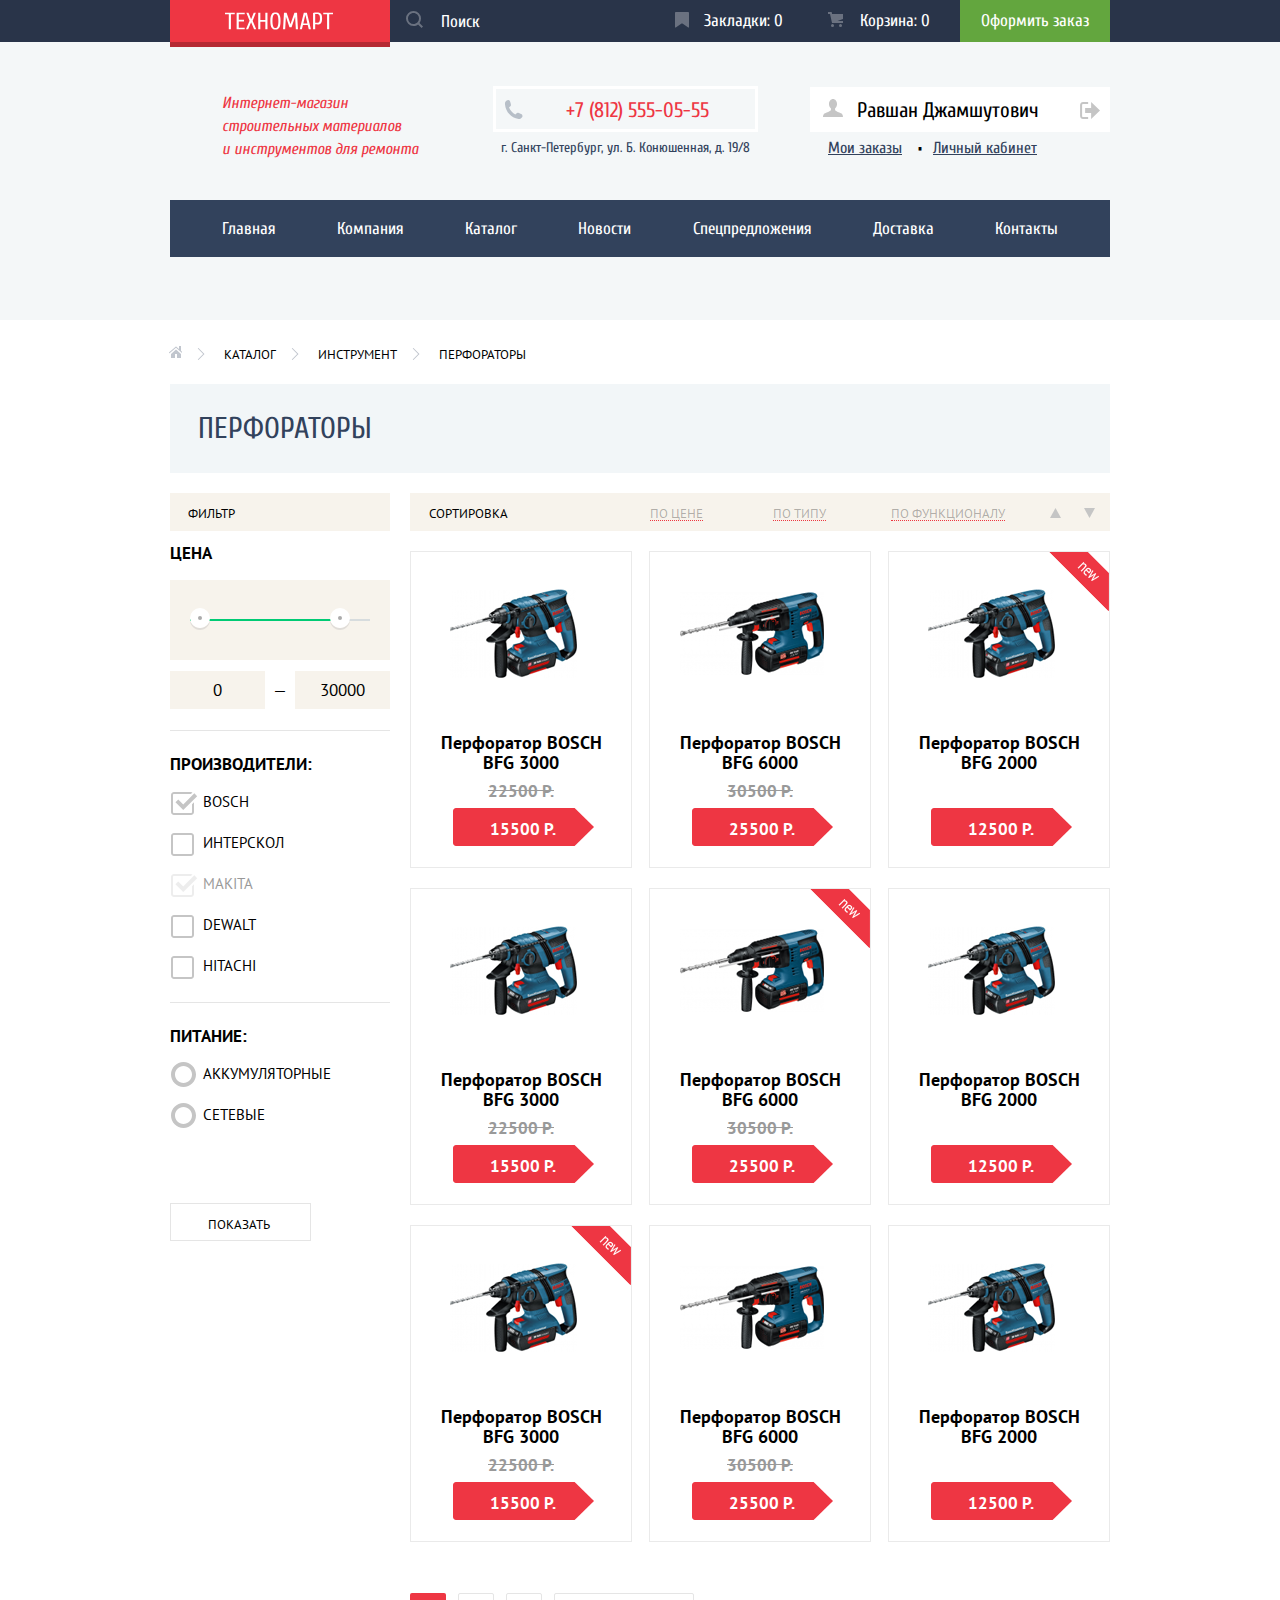
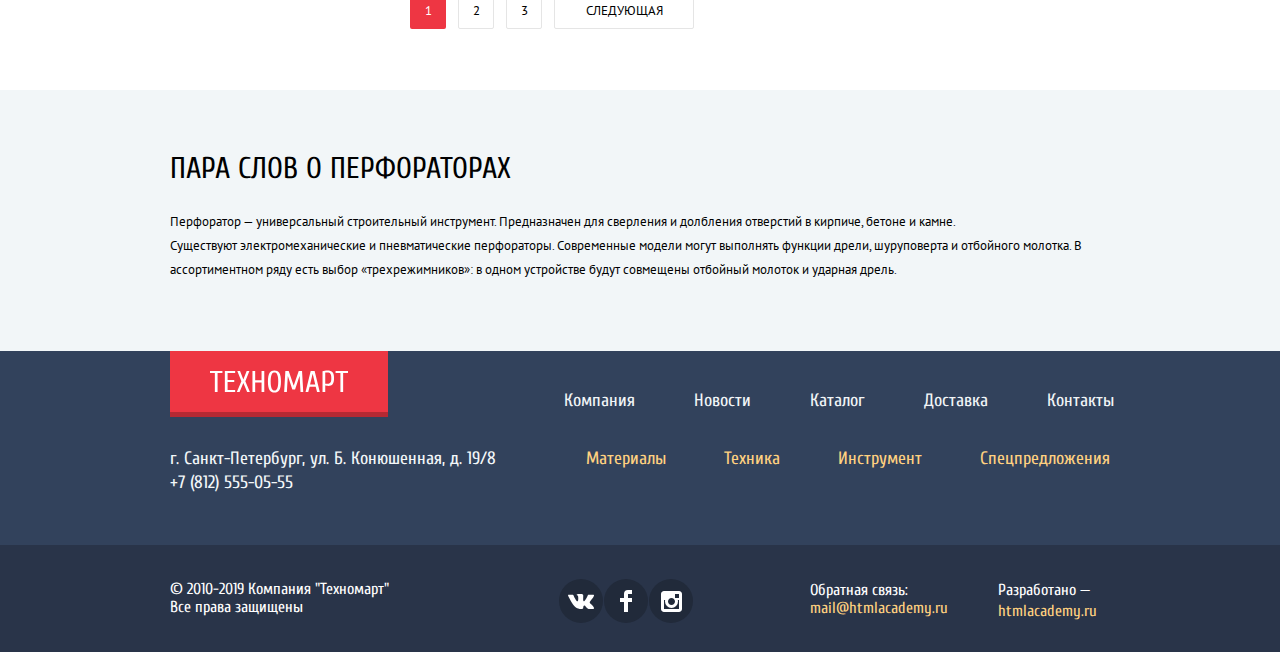
==== commit f5911b92: "2 попытка" ====
--- a/inner.html
+++ b/inner.html
@@ -1,410 +1,440 @@
 <!DOCTYPE html>
 <html lang="ru">
-  <head>
-    <meta charset="utf-8">
-    <title>Интернет-магазин строительных материалов и инструментов для ремонта "Техномарт"</title>
-    <link href="https://fonts.googleapis.com/css?family=Cuprum:400,400i,700&display=swap" rel="stylesheet">
-    <link href="https://fonts.googleapis.com/css?family=PT+Sans:400,700&display=swap" rel="stylesheet">
-	<link rel="stylesheet" type="text/css" href="css/normalize.css">
-    <link rel="stylesheet" type="text/css" href="css/style.css">
-  </head>
-  <body class="inner">
-	<header>
-		<div class="header-top-wrap">
-			<div class="container">
-				<div class="header-top">
-					<a class="logo-but" href="index.html"><img src="img/logo-technomart.svg" alt="Техномарт" class="logo" width="108" height="18"></a>
-					<form action="https://echo.htmlacademy.ru" class="search">
-						<label>
+	<head>
+		<meta charset="utf-8">
+		<title>Интернет-магазин строительных материалов и инструментов для ремонта "Техномарт"</title>
+		<link href="https://fonts.googleapis.com/css?family=Cuprum:400,400i,700%7CPT+Sans:400,700&display=swap" rel="stylesheet">
+		<link rel="stylesheet" type="text/css" href="css/normalize.css">
+		<link rel="stylesheet" type="text/css" href="css/style-min.css">
+	</head>
+	<body class="inner">
+		<header>
+			<div class="header-top-wrap">
+				<div class="container">
+					<div class="header-top">
+						<a class="logo-but" href="index.html"><img src="img/logo-technomart.svg" alt="Техномарт" class="logo" width="108" height="18"></a>
+						<form action="https://echo.htmlacademy.ru" class="search">
+							<label>
 							<input placeholder="Поиск" type="search">
-						</label>
-						<button class="search-but" type="submit"></button>
-					</form>
-					<a href="#" class="header-bookmark">Закладки: <span class="b-null">0</span></a>
-					<a href="#" class="header-cart">Корзина: <span class="null">0</span></a>
-					<a href="#" class="header-button">Оформить заказ</a>
-				</div>
-			</div>
-		</div>
-		<div class="header-bottom">
-			<div class="upper-bottom container">
-				<h1>Интернет-магазин<br>строительных материалов<br>и инструментов для ремонта</h1>
-				<div class="header-bottom-contacts">
-					<a href="tel:+78125550555" class="header-phone">+7 (812) 555-05-55</a>
-					<p class="header-address">г. Санкт-Петербург, ул. Б. Конюшенная, д. 19/8</p>
-				</div>
-				<div class="profile">
-					<div class="user-wrapper">
-						<a class="username" href="https://htmlacademy.ru/profile/id993571">
-							<svg xmlns="http://www.w3.org/2000/svg" width="20" height="18" viewBox="0 0 20 18"><path fill="#c5c5c5" d="M17.881 14.166c-2.144-.735-4.256-1.666-5.207-2.39-.657-.501-.77-1.618-.517-2.415 1.118-.903 1.864-2.477 1.864-4.278C14.021 2.276 12.221 0 10 0S5.979 2.276 5.979 5.083c0 1.801.746 3.374 1.863 4.277.253.798.141 1.915-.517 2.416-.95.724-3.063 1.654-5.207 2.39S0 18 0 18h20s.025-3.099-2.119-3.834z"/></svg>
-						Равшан Джамшутович</a>
-						<a class="logout" href="logout.html"><svg xmlns="http://www.w3.org/2000/svg" width="21" height="17" viewBox="0 0 21 17"><g fill="#c5c5c5"><path fill="#c5c5c5" d="M21 8.5L12.125 0v6h-6v5h6v6z"/><path fill="#c5c5c5" d="M3.106 13.952V3.048c.018-.376.171-1.057 1.01-1.057h5.027V0H4.116C1.938 0 1.112 1.81 1.087 3.027v10.946C1.112 15.189 1.938 17 4.116 17h5.027v-1.99H4.116c-.839 0-.992-.683-1.01-1.058z"/></g></svg></a>
-					</div>
-					<div class="orders-wrap">
-						<a href="#" class="orders">Мои заказы</a>
-						<a href="#" class="cabinet">Личный кабинет</a>
-					</div>
-				</div>
-			</div>
-			<div class="site-nav-wrap">
-				<nav class="container">
-					<ul class="site-nav">
-						<li><a href="#">Главная</a></li>
-						<li><a href="#">Компания</a></li>
-						<li><a href="inner.html">Каталог</a></li>
-						<li><a href="#">Новости</a></li>
-						<li><a href="#">Спецпредложения</a></li>
-						<li><a href="#">Доставка</a></li>
-						<li><a href="#">Контакты</a></li>
-					</ul>
-				</nav>
-			</div>
-		</div>
-	</header>
-
-	<main>
-	<div class="catalog-nav container">
-		<ul>
-			<li>
-				<span class="home"></span>
-				<a href="#"></a>
-			</li>
-			<li>
-				<span class="icon-right"></span>
-				<a href="#">Каталог</a>
-			</li>
-			<li>
-				<span class="icon-right"></span>
-				<a href="#">Инструмент</a>
-			</li>
-			<li>
-				<span class="icon-right"></span>
-				<a href="#">Перфораторы</a>
-			</li>
-		</ul>
-	</div>
-	<section class="perforators container">
-		<div class="perfo-h2">
-			<h2>Перфораторы</h2>
-		</div>
-		<div class="content-wrap">
-			<div class="sidebar">
-				<div class="filter">
-					<p>Фильтр</p>
-				</div>
-				<div class="price">
-					<p class="price-title">Цена</p>
-					<div class="filter-interface">
-						<div class="filter-strip">
-							<div class="filter-strip-green">
-							</div>
-						</div>
-					</div>
-					<div class="price-numbers">
-						<p>0</p>
-						<p>—</p>
-						<p>30000</p>
-					</div>
-				</div>
-				<form class="sidebar-form" method="get" action="https://echo.htmlacademy.ru">
-					<p>Производители:</p>
-					<ul class="producers">
-						<li>
-							<label>
-								<input class="visually-hidden" type="checkbox" name="Bosch" checked>
-								<span class="check_box"></span>
-								<span class="label-name">Bosch</span>
 							</label>
-						</li>
-						<li>
-							<label>
-								<input class="visually-hidden" type="checkbox" name="Interskol">
-								<span class="check_box"></span>
-								<span class="label-name">Интерскол</span>
-							</label>
-						</li>
-						<li>
-							<label>
-								<input class="visually-hidden" type="checkbox" name="Makita" checked disabled>
-								<span class="check_box"></span>
-								<span class="label-name">Makita</span>
-							</label>
-						</li>
-						<li>
-							<label>
-								<input class="visually-hidden" type="checkbox" name="Dewalt">
-								<span class="check_box"></span>
-								<span class="label-name">Dewalt</span>
-							</label>
-						</li>
-						<li>
-							<label>
-								<input class="visually-hidden" type="checkbox" name="Hitachi">
-								<span class="check_box"></span>
-								<span class="label-name">Hitachi</span>
-							</label>
-						</li>
-					</ul>
-					<p>Питание:</p>
-					<ul class="power">
-						<li>
-							<label>
-								<input class="visually-hidden" type="radio" name="power" value="battery">
-								<span class="radio-button"></span>
-								<span class="power-label-name">Аккумуляторные</span>
-							</label>
-						</li>
-						<li>
-							<label>
-								<input class="visually-hidden" type="radio" name="power" value="electro-power">
-								<span class="radio-button"></span>
-								<span class="power-label-name">Сетевые</span>
-							</label>
-						</li>
-					</ul>
-					<button type="submit">Показать</button>
-				</form>
-			</div>
-			<div class="content">
-				<div class="sort">
-					<p class="sort-name">Сортировка</p>
-					<div class="sort-options">
-						<a href="#" class="by-price">По цене</a>
-						<a href="#" class="by-type">По типу</a>
-						<a href="#" class="by-func">По функционалу</a>
-					</div>
-					<div class="controls">
-						<a href="#">
-							<svg width="11" height="10" viewBox="0 0 11 10" version="1.1" xmlns="http://www.w3.org/2000/svg" xmlns:xlink="http://www.w3.org/1999/xlink">
-							    <g stroke="none" stroke-width="1" fill="none" fill-rule="evenodd">
-							        <g transform="translate(-1010.000000, -502.000000)" fill="#C5C5C5" fill-rule="nonzero">
-							            <g transform="translate(370.000000, 488.000000)">
-							                <g transform="translate(645.500000, 19.000000) rotate(-180.000000) translate(-645.500000, -19.000000) translate(640.000000, 14.000000)">
-									                    <polyline points="5.5 10 0 0 11 0"></polyline>
-							                </g>
-							            </g>
-							        </g>
-							    </g>
-							</svg>
-						</a>
-						<a href="#">
-							<svg width="11" height="10" viewBox="0 0 11 10" version="1.1" xmlns="http://www.w3.org/2000/svg" xmlns:xlink="http://www.w3.org/1999/xlink">
-							    <g id="Pages" stroke="none" stroke-width="1" fill="none" fill-rule="evenodd">
-							        <g id="Catalog" transform="translate(-1042.000000, -502.000000)" fill="#C5C5C5" fill-rule="nonzero">
-							            <g id="sort" transform="translate(370.000000, 488.000000)">
-							                <g id="icon-down-dir" transform="translate(672.000000, 14.000000)">
-							                    <polyline id="Shape" points="5.5 10 0 0 11 0"></polyline>
-							                </g>
-							            </g>
-							        </g>
-							    </g>
-							</svg>
-						</a>
-					</div>
-				</div>
-				<div class="perfo-list">
-					<div class="perfo-card">
-						<div class="perfo-card-popup">
-							<img src="img/perfo-2.png" alt="" width="127" height="112">
-							<div>
-								<a href="#" class="cart">Купить</a>
-								<a href="#" class="bookmark">В закладки</a>
-							</div>
-						</div>
-						<div class="perfo-card-info">
-							<p>Перфоратор BOSCH BFG 3000</p>
-							<s>22500 Р.</s>
-							<p>15500 Р.</p>
-						</div>
-					</div>
-					<div class="perfo-card">
-						<div class="perfo-card-popup">
-							<img src="img/perfo-1.png" alt="" width="144" height="128">
-							<div>
-								<a href="#" class="cart">Купить</a>
-								<a href="#" class="bookmark">В закладки</a>
-							</div>
-						</div>
-						<div class="perfo-card-info">
-							<p>Перфоратор BOSCH BFG 6000</p>
-							<s>30500 Р.</s>
-							<p>25500 Р.</p>
-						</div>
-					</div>
-					<div class="perfo-card">
-						<div class="perfo-card-popup">
-							<img src="img/perfo-3.png" alt="" width="127" height="112">
-							<div>
-								<a href="#" class="cart">Купить</a>
-								<a href="#" class="bookmark">В закладки</a>
-							</div>
-						</div>
-						<div class="perfo-card-info">
-							<p>Перфоратор BOSCH BFG 2000</p>
-							<p>12500 Р.</p>
-						</div>
-					</div>
-					<div class="perfo-card">
-						<div class="perfo-card-popup">
-							<img src="img/perfo-2.png" alt="" width="127" height="112">
-							<div>
-								<a href="#" class="cart">Купить</a>
-								<a href="#" class="bookmark">В закладки</a>
-							</div>
-						</div>
-						<div class="perfo-card-info">
-							<p>Перфоратор BOSCH BFG 3000</p>
-							<s>22500 Р.</s>
-							<p>15500 Р.</p>
-						</div>
-					</div>
-					<div class="perfo-card">
-						<div class="perfo-card-popup">
-							<img src="img/perfo-1.png" alt="" width="144" height="128">
-							<div>
-								<a href="#" class="cart">Купить</a>
-								<a href="#" class="bookmark">В закладки</a>
-							</div>
-						</div>
-						<div class="perfo-card-info">
-							<p>Перфоратор BOSCH BFG 6000</p>
-							<s>30500 Р.</s>
-							<p>25500 Р.</p>
-						</div>
-					</div>
-					<div class="perfo-card">
-						<div class="perfo-card-popup">
-							<img src="img/perfo-3.png" alt="" width="127" height="112">
-							<div>
-								<a href="#" class="cart">Купить</a>
-								<a href="#" class="bookmark">В закладки</a>
-							</div>
-						</div>
-						<div class="perfo-card-info">
-							<p>Перфоратор BOSCH BFG 2000</p>
-							<p>12500 Р.</p>
-						</div>
-					</div>
-					<div class="perfo-card">
-						<div class="perfo-card-popup">
-							<img src="img/perfo-2.png" alt="" width="127" height="112">
-							<div>
-								<a href="#" class="cart">Купить</a>
-								<a href="#" class="bookmark">В закладки</a>
-							</div>
-						</div>
-						<div class="perfo-card-info">
-							<p>Перфоратор BOSCH BFG 3000</p>
-							<s>22500 Р.</s>
-							<p>15500 Р.</p>
-						</div>
-					</div>
-					<div class="perfo-card">
-						<div class="perfo-card-popup">
-							<img src="img/perfo-1.png" alt="" width="144" height="128">
-							<div>
-								<a href="#" class="cart">Купить</a>
-								<a href="#" class="bookmark">В закладки</a>
-							</div>
-						</div>
-						<div class="perfo-card-info">
-							<p>Перфоратор BOSCH BFG 6000</p>
-							<s>30500 Р.</s>
-							<p>25500 Р.</p>
-						</div>
-					</div>
-					<div class="perfo-card">
-						<div class="perfo-card-popup">
-							<img src="img/perfo-3.png" alt="" width="127" height="112">
-							<div>
-								<a href="#" class="cart">Купить</a>
-								<a href="#" class="bookmark">В закладки</a>
-							</div>
-						</div>
-						<div class="perfo-card-info">
-							<p>Перфоратор BOSCH BFG 2000</p>
-							<p>12500 Р.</p>
-						</div>
-					</div>
-					<ul class="pages">
-						<li><a href="#">1</a></li>
-						<li><a href="#">2</a></li>
-						<li><a href="#">3</a></li>
-						<li><a href="#">Следующая</a></li>
-					</ul>
-				</div>
-			</div>
-		</div>
-	</section>
-	<div class="about-perfo">
-		<section class="container">
-			<h2>
-				Пара слов о перфораторах
-			</h2>
-			<p>Перфоратор — универсальный строительный инструмент. Предназначен для сверления и долбления отверстий в кирпиче, бетоне и камне.<br>Существуют электромеханические и пневматические перфораторы. Современные модели могут выполнять функции дрели, шуруповерта и отбойного молотка. В <br> ассортиментном ряду есть выбор «трехрежимников»: в одном устройстве будут совмещены отбойный молоток и ударная дрель.</p>
-		</section>
-	</div>
-	</main>
-
-	<footer>
-		<div class="footer-top-wrap">
-			<div class="footer-top container">
-				<div class="footer-top-upper">
-					<img src="img/logo-technomart.svg" alt="Техномарт" class="logo-footer" width="138" height="23">
-					<div class="footer-nav-wrap">
-						<ul class="footer-nav">
+							<button class="search-but" type="submit"></button>
+						</form>
+						<a href="#" class="header-bookmark">Закладки: <span class="b-null">0</span></a>
+						<a href="#" class="header-cart">Корзина: <span class="null">0</span></a>
+						<a href="#" class="header-button">Оформить заказ</a>
+					</div>
+				</div>
+			</div>
+			<div class="header-bottom">
+				<div class="upper-bottom container">
+					<h1>Интернет-магазин<br>строительных материалов<br>и инструментов для ремонта</h1>
+					<div class="header-bottom-contacts">
+						<a href="tel:+78125550555" class="header-phone">+7 (812) 555-05-55</a>
+						<p class="header-address">г. Санкт-Петербург, ул. Б. Конюшенная, д. 19/8</p>
+					</div>
+					<div class="profile">
+						<div class="user-wrapper">
+							<a class="username" href="https://htmlacademy.ru/profile/id993571">
+								<svg xmlns="http://www.w3.org/2000/svg" width="20" height="18" viewBox="0 0 20 18">
+									<path fill="#c5c5c5" d="M17.881 14.166c-2.144-.735-4.256-1.666-5.207-2.39-.657-.501-.77-1.618-.517-2.415 1.118-.903 1.864-2.477 1.864-4.278C14.021 2.276 12.221 0 10 0S5.979 2.276 5.979 5.083c0 1.801.746 3.374 1.863 4.277.253.798.141 1.915-.517 2.416-.95.724-3.063 1.654-5.207 2.39S0 18 0 18h20s.025-3.099-2.119-3.834z"/>
+								</svg>
+								Равшан Джамшутович
+							</a>
+							<a class="logout" href="logout.html">
+								<svg xmlns="http://www.w3.org/2000/svg" width="21" height="17" viewBox="0 0 21 17">
+									<g fill="#c5c5c5">
+										<path fill="#c5c5c5" d="M21 8.5L12.125 0v6h-6v5h6v6z"/>
+										<path fill="#c5c5c5" d="M3.106 13.952V3.048c.018-.376.171-1.057 1.01-1.057h5.027V0H4.116C1.938 0 1.112 1.81 1.087 3.027v10.946C1.112 15.189 1.938 17 4.116 17h5.027v-1.99H4.116c-.839 0-.992-.683-1.01-1.058z"/>
+									</g>
+								</svg>
+							</a>
+						</div>
+						<div class="orders-wrap">
+							<a href="#" class="orders">Мои заказы</a>
+							<a href="#" class="cabinet">Личный кабинет</a>
+						</div>
+					</div>
+				</div>
+				<div class="site-nav-wrap">
+					<nav class="container">
+						<ul class="site-nav">
+							<li><a href="#">Главная</a></li>
 							<li><a href="#">Компания</a></li>
+							<li><a href="inner.html">Каталог</a></li>
 							<li><a href="#">Новости</a></li>
-							<li><a href="inner.html">Каталог</a></li>
+							<li><a href="#">Спецпредложения</a></li>
 							<li><a href="#">Доставка</a></li>
 							<li><a href="#">Контакты</a></li>
 						</ul>
-					</div>
-				</div>
-				<div class="footer-top-below">
-					<p class="footer-address">г. Санкт-Петербург, ул. Б. Конюшенная, д. 19/8<br>
-					+7 (812) 555-05-55</p>
-					<ul class="footer-sections">
-						<li><a href="#">Материалы</a></li>
-						<li><a href="#">Техника</a></li>
-						<li><a href="#">Инструмент</a></li>
-						<li><a href="#">Спецпредложения</a></li>
-					</ul>
-				</div>
+					</nav>
+				</div>
+			</div>
+		</header>
+		<main>
+			<div class="catalog-nav container">
+				<ul>
+					<li>
+						<span class="home"></span>
+						<a href="#"></a>
+					</li>
+					<li>
+						<span class="icon-right"></span>
+						<a href="#">Каталог</a>
+					</li>
+					<li>
+						<span class="icon-right"></span>
+						<a href="#">Инструмент</a>
+					</li>
+					<li>
+						<span class="icon-right"></span>
+						<a href="#">Перфораторы</a>
+					</li>
+				</ul>
+			</div>
+			<section class="perforators container">
+				<div class="perfo-h2">
+					<h2>Перфораторы</h2>
+				</div>
+				<div class="content-wrap">
+					<div class="sidebar">
+						<div class="filter">
+							<p>Фильтр</p>
+						</div>
+						<div class="price">
+							<p class="price-title">Цена</p>
+							<div class="filter-interface">
+								<div class="filter-strip">
+									<div class="filter-strip-green">
+									</div>
+								</div>
+							</div>
+							<div class="price-numbers">
+								<p>0</p>
+								<p>—</p>
+								<p>30000</p>
+							</div>
+						</div>
+						<form class="sidebar-form" method="get" action="https://echo.htmlacademy.ru">
+							<p>Производители:</p>
+							<ul class="producers">
+								<li>
+									<label>
+									<input class="visually-hidden" type="checkbox" name="Bosch" checked>
+									<span class="check_box"></span>
+									<span class="label-name">Bosch</span>
+									</label>
+								</li>
+								<li>
+									<label>
+									<input class="visually-hidden" type="checkbox" name="Interskol">
+									<span class="check_box"></span>
+									<span class="label-name">Интерскол</span>
+									</label>
+								</li>
+								<li>
+									<label>
+									<input class="visually-hidden" type="checkbox" name="Makita" checked disabled>
+									<span class="check_box"></span>
+									<span class="label-name">Makita</span>
+									</label>
+								</li>
+								<li>
+									<label>
+									<input class="visually-hidden" type="checkbox" name="Dewalt">
+									<span class="check_box"></span>
+									<span class="label-name">Dewalt</span>
+									</label>
+								</li>
+								<li>
+									<label>
+									<input class="visually-hidden" type="checkbox" name="Hitachi">
+									<span class="check_box"></span>
+									<span class="label-name">Hitachi</span>
+									</label>
+								</li>
+							</ul>
+							<p>Питание:</p>
+							<ul class="power">
+								<li>
+									<label>
+									<input class="visually-hidden" type="radio" name="power" value="battery">
+									<span class="radio-button"></span>
+									<span class="power-label-name">Аккумуляторные</span>
+									</label>
+								</li>
+								<li>
+									<label>
+									<input class="visually-hidden" type="radio" name="power" value="electro-power">
+									<span class="radio-button"></span>
+									<span class="power-label-name">Сетевые</span>
+									</label>
+								</li>
+							</ul>
+							<button type="submit">Показать</button>
+						</form>
+					</div>
+					<div class="content">
+						<div class="sort">
+							<p class="sort-name">Сортировка</p>
+							<div class="sort-options">
+								<a href="#" class="by-price">По цене</a>
+								<a href="#" class="by-type">По типу</a>
+								<a href="#" class="by-func">По функционалу</a>
+							</div>
+							<div class="controls">
+								<a href="#">
+									<svg width="11" height="10" viewBox="0 0 11 10" version="1.1" xmlns="http://www.w3.org/2000/svg" xmlns:xlink="http://www.w3.org/1999/xlink">
+										<g stroke="none" stroke-width="1" fill="none" fill-rule="evenodd">
+											<g transform="translate(-1010.000000, -502.000000)" fill="#C5C5C5" fill-rule="nonzero">
+												<g transform="translate(370.000000, 488.000000)">
+													<g transform="translate(645.500000, 19.000000) rotate(-180.000000) translate(-645.500000, -19.000000) translate(640.000000, 14.000000)">
+														<polyline points="5.5 10 0 0 11 0"></polyline>
+													</g>
+												</g>
+											</g>
+										</g>
+									</svg>
+								</a>
+								<a href="#">
+									<svg width="11" height="10" viewBox="0 0 11 10" version="1.1" xmlns="http://www.w3.org/2000/svg" xmlns:xlink="http://www.w3.org/1999/xlink">
+										<g id="Pages" stroke="none" stroke-width="1" fill="none" fill-rule="evenodd">
+											<g id="Catalog" transform="translate(-1042.000000, -502.000000)" fill="#C5C5C5" fill-rule="nonzero">
+												<g id="sort" transform="translate(370.000000, 488.000000)">
+													<g id="icon-down-dir" transform="translate(672.000000, 14.000000)">
+														<polyline id="Shape" points="5.5 10 0 0 11 0"></polyline>
+													</g>
+												</g>
+											</g>
+										</g>
+									</svg>
+								</a>
+							</div>
+						</div>
+						<div class="perfo-list">
+							<div class="perfo-card">
+								<div class="perfo-card-popup">
+									<img src="img/perfo-2.png" alt="" width="127" height="112">
+									<div>
+										<a href="#" class="cart">Купить</a>
+										<a href="#" class="bookmark">В закладки</a>
+									</div>
+								</div>
+								<div class="perfo-card-info">
+									<p>Перфоратор BOSCH BFG 3000</p>
+									<s>22500 Р.</s>
+									<p>15500 Р.</p>
+								</div>
+							</div>
+							<div class="perfo-card">
+								<div class="perfo-card-popup">
+									<img src="img/perfo-1.png" alt="" width="144" height="128">
+									<div>
+										<a href="#" class="cart">Купить</a>
+										<a href="#" class="bookmark">В закладки</a>
+									</div>
+								</div>
+								<div class="perfo-card-info">
+									<p>Перфоратор BOSCH BFG 6000</p>
+									<s>30500 Р.</s>
+									<p>25500 Р.</p>
+								</div>
+							</div>
+							<div class="perfo-card">
+								<div class="perfo-card-popup">
+									<img src="img/perfo-3.png" alt="" width="127" height="112">
+									<div>
+										<a href="#" class="cart">Купить</a>
+										<a href="#" class="bookmark">В закладки</a>
+									</div>
+								</div>
+								<div class="perfo-card-info">
+									<p>Перфоратор BOSCH BFG 2000</p>
+									<p>12500 Р.</p>
+								</div>
+							</div>
+							<div class="perfo-card">
+								<div class="perfo-card-popup">
+									<img src="img/perfo-2.png" alt="" width="127" height="112">
+									<div>
+										<a href="#" class="cart">Купить</a>
+										<a href="#" class="bookmark">В закладки</a>
+									</div>
+								</div>
+								<div class="perfo-card-info">
+									<p>Перфоратор BOSCH BFG 3000</p>
+									<s>22500 Р.</s>
+									<p>15500 Р.</p>
+								</div>
+							</div>
+							<div class="perfo-card">
+								<div class="perfo-card-popup">
+									<img src="img/perfo-1.png" alt="" width="144" height="128">
+									<div>
+										<a href="#" class="cart">Купить</a>
+										<a href="#" class="bookmark">В закладки</a>
+									</div>
+								</div>
+								<div class="perfo-card-info">
+									<p>Перфоратор BOSCH BFG 6000</p>
+									<s>30500 Р.</s>
+									<p>25500 Р.</p>
+								</div>
+							</div>
+							<div class="perfo-card">
+								<div class="perfo-card-popup">
+									<img src="img/perfo-3.png" alt="" width="127" height="112">
+									<div>
+										<a href="#" class="cart">Купить</a>
+										<a href="#" class="bookmark">В закладки</a>
+									</div>
+								</div>
+								<div class="perfo-card-info">
+									<p>Перфоратор BOSCH BFG 2000</p>
+									<p>12500 Р.</p>
+								</div>
+							</div>
+							<div class="perfo-card">
+								<div class="perfo-card-popup">
+									<img src="img/perfo-2.png" alt="" width="127" height="112">
+									<div>
+										<a href="#" class="cart">Купить</a>
+										<a href="#" class="bookmark">В закладки</a>
+									</div>
+								</div>
+								<div class="perfo-card-info">
+									<p>Перфоратор BOSCH BFG 3000</p>
+									<s>22500 Р.</s>
+									<p>15500 Р.</p>
+								</div>
+							</div>
+							<div class="perfo-card">
+								<div class="perfo-card-popup">
+									<img src="img/perfo-1.png" alt="" width="144" height="128">
+									<div>
+										<a href="#" class="cart">Купить</a>
+										<a href="#" class="bookmark">В закладки</a>
+									</div>
+								</div>
+								<div class="perfo-card-info">
+									<p>Перфоратор BOSCH BFG 6000</p>
+									<s>30500 Р.</s>
+									<p>25500 Р.</p>
+								</div>
+							</div>
+							<div class="perfo-card">
+								<div class="perfo-card-popup">
+									<img src="img/perfo-3.png" alt="" width="127" height="112">
+									<div>
+										<a href="#" class="cart">Купить</a>
+										<a href="#" class="bookmark">В закладки</a>
+									</div>
+								</div>
+								<div class="perfo-card-info">
+									<p>Перфоратор BOSCH BFG 2000</p>
+									<p>12500 Р.</p>
+								</div>
+							</div>
+							<ul class="pages">
+								<li><a href="#">1</a></li>
+								<li><a href="#">2</a></li>
+								<li><a href="#">3</a></li>
+								<li><a href="#">Следующая</a></li>
+							</ul>
+						</div>
+					</div>
+				</div>
+			</section>
+			<div class="about-perfo">
+				<section class="container">
+					<h2>
+						Пара слов о перфораторах
+					</h2>
+					<p>Перфоратор — универсальный строительный инструмент. Предназначен для сверления и долбления отверстий в кирпиче, бетоне и камне.<br>Существуют электромеханические и пневматические перфораторы. Современные модели могут выполнять функции дрели, шуруповерта и отбойного молотка. В <br> ассортиментном ряду есть выбор «трехрежимников»: в одном устройстве будут совмещены отбойный молоток и ударная дрель.</p>
+				</section>
+			</div>
+		</main>
+		<footer>
+			<div class="footer-top-wrap">
+				<div class="footer-top container">
+					<div class="footer-top-upper">
+						<img src="img/logo-technomart.svg" alt="Техномарт" class="logo-footer" width="138" height="23">
+						<div class="footer-nav-wrap">
+							<ul class="footer-nav">
+								<li><a href="#">Компания</a></li>
+								<li><a href="#">Новости</a></li>
+								<li><a href="inner.html">Каталог</a></li>
+								<li><a href="#">Доставка</a></li>
+								<li><a href="#">Контакты</a></li>
+							</ul>
+						</div>
+					</div>
+					<div class="footer-top-below">
+						<p class="footer-address">г. Санкт-Петербург, ул. Б. Конюшенная, д. 19/8<br>
+							+7 (812) 555-05-55
+						</p>
+						<ul class="footer-sections">
+							<li><a href="#">Материалы</a></li>
+							<li><a href="#">Техника</a></li>
+							<li><a href="#">Инструмент</a></li>
+							<li><a href="#">Спецпредложения</a></li>
+						</ul>
+					</div>
+				</div>
+			</div>
+			<div class="footer-bottom-wrap">
+				<div class="footer-bottom container">
+					<p class="footer-copyright">© 2010-2019 Компания "Техномарт"<br>
+						Все права защищены
+					</p>
+					<div class="social">
+						<ul>
+							<li>
+								<a href="#">
+									<svg xmlns="http://www.w3.org/2000/svg" width="26" height="15" viewBox="0 0 26 15">
+										<path fill="#FFF" d="M16.138 11.51c.956-.309 2.18 2.04 3.483 2.939.978.681 1.727.534 1.727.534l3.473-.05s1.815-.112.957-1.554c-.071-.12-.503-1.069-2.585-3.022-2.177-2.043-1.882-1.712.739-5.244 1.597-2.153 2.236-3.468 2.036-4.028-.192-.539-1.365-.399-1.365-.399L20.69.713c-.381.001-.704.119-.851.515-.003.004-.621 1.666-1.445 3.079-1.741 2.989-2.436 3.148-2.724 2.961-.661-.433-.494-1.737-.494-2.664 0-2.897.432-4.105-.846-4.417-.427-.104-.739-.172-1.828-.182-1.392-.021-2.574 0-3.244.329-.445.223-.786.712-.579.74.26.035.843.16 1.155.586.401.552.389 1.789.389 1.789s.229 3.411-.54 3.834c-.528.29-1.25-.302-2.803-3.016-.793-1.388-1.392-2.922-1.392-2.922s-.116-.285-.326-.441c-.25-.185-.6-.244-.6-.244L.848.684S.29.7.085.946c-.182.218-.015.668-.015.668s2.909 6.881 6.203 10.347c3.02 3.182 6.452 2.971 6.452 2.971h1.555s.469-.054.709-.312c.224-.24.214-.691.214-.691s-.031-2.109.935-2.419z"/>
+									</svg>
+									<span class="visually-hidden">Vkontakte</span>
+								</a>
+							</li>
+							<li>
+								<a href="#">
+									<span class="visually-hidden">Facebook</span>
+									<svg xmlns="http://www.w3.org/2000/svg" width="12" height="22" viewBox="0 0 12 22">
+										<path fill="#FFF" d="M12 4V0H8a4 4 0 0 0-4 4v4H0v4h4v10h4V12h4V8H8V4h4z"/>
+									</svg>
+								</a>
+							</li>
+							<li>
+								<a href="#">
+									<span class="visually-hidden">Instagram</span>
+									<svg xmlns="http://www.w3.org/2000/svg" width="21" height="21" viewBox="0 0 21 21">
+										<path fill="#FFF" d="M18 0H3C1.35 0 0 1.35 0 3v15c0 1.65 1.35 3 3 3h15c1.65 0 3-1.35 3-3V3c0-1.65-1.35-3-3-3zm-7.5 7c1.93 0 3.5 1.57 3.5 3.5S12.43 14 10.5 14 7 12.43 7 10.5 8.57 7 10.5 7zM18 18H3V9h1.181A6.504 6.504 0 0 0 4 10.5a6.5 6.5 0 1 0 13 0 6.45 6.45 0 0 0-.181-1.5H18v9zm0-11h-4V3h4v4z"/>
+									</svg>
+								</a>
+							</li>
+						</ul>
+					</div>
+					<div class="feedback-and-development">
+						<div class="footer-feedback">
+							<p>Обратная связь:</p>
+							<a href="mailto:mail@htmlacademy.ru" class="mail">mail@htmlacademy.ru</a>
+						</div>
+						<div class="wrap-develop">
+							<p class="footer-development">Разработано —</p>
+							<a class="academy" href="https://htmlacademy.ru/intensive/htmlcss">htmlacademy.ru</a>
+						</div>
+					</div>
+				</div>
+			</div>
+		</footer>
+		<div class="popup-cart form-hide">
+			<button class="close-form">Закрыть</button>
+			<p>Товар добавлен в корзину!</p>
+			<div class="buttons-wrap">
+				<a href="#">Оформить заказ</a>
+				<a href="#">Продолжить покупки</a>
 			</div>
 		</div>
-		<div class="footer-bottom-wrap">
-			<div class="footer-bottom container">
-				<p class="footer-copyright">© 2010-2019 Компания "Техномарт"<br>
-				Все права защищены</p>
-				<div class="social">
-					<ul>
-						<li><a href="#"><svg xmlns="http://www.w3.org/2000/svg" width="26" height="15" viewBox="0 0 26 15"><path fill="#FFF" d="M16.138 11.51c.956-.309 2.18 2.04 3.483 2.939.978.681 1.727.534 1.727.534l3.473-.05s1.815-.112.957-1.554c-.071-.12-.503-1.069-2.585-3.022-2.177-2.043-1.882-1.712.739-5.244 1.597-2.153 2.236-3.468 2.036-4.028-.192-.539-1.365-.399-1.365-.399L20.69.713c-.381.001-.704.119-.851.515-.003.004-.621 1.666-1.445 3.079-1.741 2.989-2.436 3.148-2.724 2.961-.661-.433-.494-1.737-.494-2.664 0-2.897.432-4.105-.846-4.417-.427-.104-.739-.172-1.828-.182-1.392-.021-2.574 0-3.244.329-.445.223-.786.712-.579.74.26.035.843.16 1.155.586.401.552.389 1.789.389 1.789s.229 3.411-.54 3.834c-.528.29-1.25-.302-2.803-3.016-.793-1.388-1.392-2.922-1.392-2.922s-.116-.285-.326-.441c-.25-.185-.6-.244-.6-.244L.848.684S.29.7.085.946c-.182.218-.015.668-.015.668s2.909 6.881 6.203 10.347c3.02 3.182 6.452 2.971 6.452 2.971h1.555s.469-.054.709-.312c.224-.24.214-.691.214-.691s-.031-2.109.935-2.419z"/></svg><span class="visually-hidden">Vkontakte</span></a></li>
-						<li><a href="#"><span class="visually-hidden">Facebook</span><svg xmlns="http://www.w3.org/2000/svg" width="12" height="22" viewBox="0 0 12 22"><path fill="#FFF" d="M12 4V0H8a4 4 0 0 0-4 4v4H0v4h4v10h4V12h4V8H8V4h4z"/></svg></a></li>
-						<li><a href="#"><span class="visually-hidden">Instagram</span><svg xmlns="http://www.w3.org/2000/svg" width="21" height="21" viewBox="0 0 21 21"><path fill="#FFF" d="M18 0H3C1.35 0 0 1.35 0 3v15c0 1.65 1.35 3 3 3h15c1.65 0 3-1.35 3-3V3c0-1.65-1.35-3-3-3zm-7.5 7c1.93 0 3.5 1.57 3.5 3.5S12.43 14 10.5 14 7 12.43 7 10.5 8.57 7 10.5 7zM18 18H3V9h1.181A6.504 6.504 0 0 0 4 10.5a6.5 6.5 0 1 0 13 0 6.45 6.45 0 0 0-.181-1.5H18v9zm0-11h-4V3h4v4z"/></svg></a></li>
-					</ul>
-				</div>
-				<div class="feedback-and-development">
-					<div class="footer-feedback">
-						<p>Обратная связь:</p>
-						<a href="mailto:mail@htmlacademy.ru" class="mail">mail@htmlacademy.ru</a>
-					</div>
-					<div class="wrap-develop">
-						<p class="footer-development">Разработано —</p>
-						<a class="academy" href="https://htmlacademy.ru/intensive/htmlcss">htmlacademy.ru</a>
-					</div>
-				</div>
-			</div>
-		</div>
-	</footer>
-	<div class="popup-cart form-hide">
-		<button class="close-form">Закрыть</button>
-		<p>Товар добавлен в корзину!</p>
-		<div class="buttons-wrap">
-			<a href="#">Оформить заказ</a>
-			<a href="#">Продолжить покупки</a>
-		</div>
-	</div>
-	<script src="js/script-min.js"></script>
-</body>
+		<script src="js/script-min.js"></script>
+	</body>
 </html>--- a/css/style-min.css
+++ b/css/style-min.css
@@ -0,0 +1 @@
+body{margin:0;padding:0;font-family:"Cuprum",Arial,sans-serif;font-size:17px;line-height:24px;background-color:white;font-weight:400}.visually-hidden:not(:focus):not(:active),input[type="checkbox"].visually-hidden,input[type="radio"].visually-hidden{position:absolute;width:1px;height:1px;margin:-1px;border:0;padding:0;white-space:nowrap;-webkit-clip-path:inset(100%);clip-path:inset(100%);clip:rect(0 0 0 0);overflow:hidden}a{text-decoration:none}img{max-width:100%;height:auto}.logo-but{height:42px;-webkit-box-shadow:0 5px 0 #b52933;box-shadow:0 5px 0 #b52933}.search-focus{background:white}.search-focus-field{color:black}.header-top{line-height:18px;color:white;display:-webkit-box;display:-ms-flexbox;display:flex;min-height:42px;position:relative}.header-top-wrap{background-color:#293449;width:100%}.container{width:940px;padding-left:10px;padding-right:10px;margin:0 auto}.header-top .header-bookmark,.header-top .header-cart,.header-top .header-button{color:white;padding-top:12px;-webkit-box-sizing:border-box;box-sizing:border-box;width:150px;white-space:nowrap}.header-button{background-color:#63a63e;padding-bottom:12px;text-align:center}.header-button:hover{background-color:#5fbb2d}.header-button:active{background-color:#518534;color:rgba(255,255,255,0.5)}.logo{background-color:#ee3643;padding-left:55px;padding-top:12px;padding-right:57px;padding-bottom:12px;width:108px;height:18px}.logo:hover{background-color:#ca2c37;-webkit-box-shadow:0 5px 0 #992129;box-shadow:0 5px 0 #992129}.logo:active{background-color:#ba2732;-webkit-box-shadow:0 5px 0 #8d1d26;box-shadow:0 5px 0 #8d1d26}.search{width:270px;position:relative;-webkit-box-sizing:border-box;box-sizing:border-box}.search label{padding-left:49px;padding-top:11px;display:block}.search input{background-color:transparent;border:0;color:white}.search button{position:absolute;left:16px;top:11px;width:17px;height:17px;background-repeat:no-repeat;background-position:0 0;background-color:transparent;border:0}.search-but{background-image:url("../img/icon-search.svg");opacity:.3}.search-but-foc{background-image:url("../img/icon-search-red.png");opacity:1}.search input:focus{background-color:white;color:black}.search input::-webkit-input-placeholder{color:white}.search input:-ms-input-placeholder{color:white}.search input::-ms-input-placeholder{color:white}.search input::placeholder{color:white}.header-top .header-bookmark:hover::before,.header-top .header-cart:hover::before,.search:hover button{opacity:1}.header-top .header-bookmark:active::before{opacity:.5}.header-top .header-cart:active::before{opacity:.5}.search-hov:hover,.header-top .header-bookmark:hover,.header-top .header-cart:hover{background-color:#212a3a}.header-top .header-bookmark:active,.header-top .header-cart:active{background-color:#161d29;color:rgba(255,255,255,0.6)}.header-top .header-bookmark{padding-left:44px;padding-right:27px;position:relative}.header-top .header-bookmark:before{position:absolute;left:15px;width:17px;height:17px;content:"";background-image:url("../img/icon-bookmark.svg");background-repeat:no-repeat;background-position:0 0;opacity:.3}.header-top .header-cart{padding-left:50px;padding-right:29px;position:relative}.header-top .header-cart:before{position:absolute;left:18px;width:15px;height:15px;content:"";background-image:url("../img/icon-cart.svg");background-repeat:no-repeat;background-position:0 0;opacity:.3}.header-bottom{background-color:#f4f7f8;padding-bottom:63px}.upper-bottom{display:-webkit-box;display:-ms-flexbox;display:flex;-webkit-box-pack:justify;-ms-flex-pack:justify;justify-content:space-between;min-height:158px;-webkit-box-align:start;-ms-flex-align:start;align-items:flex-start}.header-bottom h1{font-family:"Cuprum",Arial,sans-serif;font-size:16px;line-height:23px;font-style:italic;font-weight:400;color:#ee3643;width:300px;padding-left:52px;margin-top:50px;-webkit-box-sizing:border-box;box-sizing:border-box}.header-bottom-contacts{width:300px;margin-top:44px;margin-right:30px;display:-webkit-box;display:-ms-flexbox;display:flex;-webkit-box-orient:vertical;-webkit-box-direction:normal;-ms-flex-direction:column;flex-direction:column;-webkit-box-align:center;-ms-flex-align:center;align-items:center;-webkit-box-sizing:border-box;box-sizing:border-box}.login{-webkit-box-sizing:border-box;box-sizing:border-box;width:300px;display:-webkit-box;display:-ms-flexbox;display:flex;padding-left:19px;-webkit-box-pack:justify;-ms-flex-pack:justify;justify-content:space-between;margin-top:47px;margin-left:20px;-webkit-box-align:baseline;-ms-flex-align:baseline;align-items:baseline}.login-in{padding-left:48px;padding-top:11px;padding-right:24px;padding-bottom:13px;position:relative;display:-webkit-box;display:-ms-flexbox;display:flex;width:121px;-webkit-box-sizing:border-box;box-sizing:border-box}.login-in:hover .login-svg path{fill:#32425c}.login-in:active .login-svg path{fill:#c5c5c5}.login-svg{position:absolute;left:13px}.registration{margin-left:10px;padding-top:11px;padding-bottom:13px;padding-left:25px;padding-right:25px}.header-phone{position:relative;color:#ee3643;font-size:21px;line-height:21px;border:3px solid white;padding-left:70px;padding-top:11px;padding-right:46px;padding-bottom:8px}.header-phone:before{position:absolute;left:8px;width:19px;height:19px;content:"";background-image:url("../img/icon-phone.svg");background-repeat:no-repeat;background-position:0 0}.header-address{color:#32425c;font-size:14px;line-height:24px;text-align:center;margin:0;margin-top:4px}.login a{background-color:white;font-size:21px;line-height:21px;color:black}.login a:hover{color:#ee3643}.login a:active{color:rgba(0,0,0,0.3)}.site-nav{display:-webkit-box;display:-ms-flexbox;display:flex;-ms-flex-wrap:wrap;flex-wrap:wrap;-webkit-box-pack:justify;-ms-flex-pack:justify;justify-content:space-between;margin:0;padding:0 33px 0 33px;background-color:#32425c}.login li,.site-nav li{list-style-type:none}.site-nav-wrap{width:100%}.site-nav a{font-size:17px;line-height:17px;color:white;display:block;padding:20px 19px;vertical-align:middle}.site-nav a:hover{background-color:#293449}.site-nav a:active{background-color:#1d2739;color:rgba(255,255,255,0.5)}.cart-active{background:#ee3643}.profile{-webkit-box-sizing:border-box;box-sizing:border-box;width:300px;display:-webkit-box;display:-ms-flexbox;display:flex;-ms-flex-wrap:wrap;flex-wrap:wrap;margin-top:45px}.user-wrapper{width:300px;-webkit-box-sizing:border-box;box-sizing:border-box;background:white;display:-webkit-box;display:-ms-flexbox;display:flex;-webkit-box-align:center;-ms-flex-align:center;align-items:center;min-height:45px;padding-left:13px;padding-right:10px;position:relative}.user-wrapper a{font-size:21px;color:#000;line-height:21px}.username svg{margin-right:9px}.logout{position:absolute;margin-left:0;right:10px;top:15px}.orders-wrap a{font-size:16px;color:#32425c;line-height:18px;text-decoration:underline}.orders-wrap{padding-left:18px;margin-top:4px;position:relative}.cabinet{margin-left:27px}.orders-wrap:before{position:absolute;content:"·";font-size:32px;left:106px;top:2px}.username:hover svg path{fill:#32425c}.username:active{opacity:.3}.logout:hover svg path{fill:#32425c}.logout:active svg path{fill:#c5c5c5}.orders:hover,.cabinet:hover{color:#ee3643}.orders:active,.cabinet:active{opacity:.3;color:#32425c}.cards-slider{padding-top:59px;padding-bottom:33px}.row{display:-webkit-box;display:-ms-flexbox;display:flex;-ms-flex-wrap:wrap;flex-wrap:wrap;-webkit-box-pack:justify;-ms-flex-pack:justify;justify-content:space-between;margin-bottom:20px}.right-column{display:-webkit-box;display:-ms-flexbox;display:flex;-webkit-box-orient:vertical;-webkit-box-direction:normal;-ms-flex-direction:column;flex-direction:column}.card{width:300px;min-height:123px;padding-left:22px;padding-top:20px;padding-bottom:22px;-webkit-box-sizing:border-box;box-sizing:border-box}.card h3{font-size:24px;color:#fff;line-height:30px;padding:0;margin:0}.card a{display:-webkit-box;display:-ms-flexbox;display:flex;-webkit-box-pack:center;-ms-flex-pack:center;justify-content:center;-webkit-box-align:center;-ms-flex-align:center;align-items:center;width:135px;height:38px;margin-top:13px;background-color:rgba(0,0,0,0.1);border-radius:2px;text-transform:uppercase;font-size:14px;color:#fff;text-align:center;line-height:18px}.card a:hover{background-color:rgba(0,0,0,0.2)}.card a:active{background-color:rgba(0,0,0,0.3)}.card-material{background-color:#ffbf47;position:relative}.card-material:after{content:"";width:60px;height:59px;position:absolute;right:0;top:0;background-image:url("../img/new-flag.png");background-repeat:no-repeat;background-position:0 0}.card-material:before{content:"";width:44px;height:65px;position:absolute;right:43px;top:31px;background-image:url("../img/icon-1.svg");background-repeat:no-repeat;background-position:0 0}.card-tools{background-color:#3bbce3;position:relative}.card-tools:after{content:"";width:75px;height:61px;position:absolute;right:28px;top:33px;background-image:url("../img/icon-2.svg");background-repeat:no-repeat;background-position:0 0}.card-tech{background-color:#dc91d8;position:relative}.card-tech:after{content:"";width:78px;height:62px;position:absolute;right:31px;top:31px;background-image:url("../img/icon-3.svg");background-repeat:no-repeat;background-position:0 0}.card-discount{background-color:#8ed78f;position:relative}.card-discount:after{content:"";width:59px;height:72px;position:absolute;right:45px;top:26px;background-image:url("../img/icon-4.svg");background-repeat:no-repeat;background-position:0 0}.card-delivery{background-color:#ffc047;margin-top:20px;position:relative}.card-delivery:after{content:"";width:78px;height:63px;position:absolute;right:31px;top:32px;background-image:url("../img/icon-5.svg");background-repeat:no-repeat;background-position:0 0}.slider{width:620px;height:266px;position:relative}.slider h3{font-size:36px;color:#fff;line-height:36px;text-transform:uppercase;margin:0;padding:0}.slider p{font-family:"PT sans",Arial,sans-serif;font-size:18px;color:#fff;line-height:24px;margin:0;padding:0}.slider a{display:-webkit-box;display:-ms-flexbox;display:flex;-webkit-box-pack:center;-ms-flex-pack:center;justify-content:center;-webkit-box-align:center;-ms-flex-align:center;align-items:center;width:195px;height:38px;margin-top:123px;background-color:#ee3643;border-radius:2px;text-transform:uppercase;font-size:14px;color:#fff;text-align:center;line-height:18px}.slider a:hover,.header-button-wrap a:hover,.tabs-item a:hover{background:#ca2c37}.slider a:active,.header-button-wrap a:active,.tabs-item a:active{background:#ba2732}.slider-item:nth-child(1){background-image:url("../img/slide-1.png");background-repeat:no-repeat;background-position:0 0}.slider-item:nth-child(2){display:none}.slider-item:nth-child(2){background-image:url("../img/slide-2.png");background-repeat:no-repeat;background-position:0 0}.slider ul{list-style-type:none;margin:0;padding:0}.slider-item{display:none;height:266px;-webkit-box-sizing:border-box;box-sizing:border-box;padding-top:23px;padding-left:25px;padding-bottom:22px}.slider-controls{position:absolute;left:50%;bottom:36px;z-index:100;width:160px;height:18px;text-align:center;font-size:0;-webkit-transform:translateX(-50%);-ms-transform:translateX(-50%);transform:translateX(-50%)}.slider-controls label{position:relative;display:inline-block;width:18px;height:18px;padding:8px;margin-right:-10px;border-radius:50%;cursor:pointer;vertical-align:top}.slider-controls label::after{content:"";position:absolute;top:8px;left:8px;z-index:1;width:10px;height:10px;background:#fff;border-radius:50%}#product-1:checked~.slider-list .slider-item:nth-child(1){display:block}#product-2:checked~.slider-list .slider-item:nth-child(2){display:block}#product-1:checked~.slider-controls .slider-controls-item--1::before,#product-2:checked~.slider-controls .slider-controls-item--2::before{content:"";position:absolute;left:50%;top:50%;z-index:2;width:6px;height:6px;margin:-7px;background-color:#ee3643;border-radius:50%}.slider-arrows{position:absolute;left:25px;bottom:112px;z-index:100;width:575px;height:40px;font-size:0;display:-webkit-box;display:-ms-flexbox;display:flex;-webkit-box-pack:justify;-ms-flex-pack:justify;justify-content:space-between}.slider-arrows label{content:"";width:22px;height:40px;background-image:url("../img/icon-left.svg");background-repeat:no-repeat;background-position:0 0;cursor:pointer}.slider-arrows label:nth-child(2){-webkit-transform:rotate(180deg);-ms-transform:rotate(180deg);transform:rotate(180deg)}.header-button-wrap{height:89px;background-color:#f9f5f0;display:-webkit-box;display:-ms-flexbox;display:flex;-webkit-box-align:center;-ms-flex-align:center;align-items:center;-webkit-box-pack:justify;-ms-flex-pack:justify;justify-content:space-between;margin-bottom:20px}.header-button-wrap h2{text-transform:uppercase;color:#32425c;font-size:30px;line-height:30px;font-weight:400;padding-left:28px}.header-button-wrap a{display:-webkit-box;display:-ms-flexbox;display:flex;-webkit-box-align:center;-ms-flex-align:center;align-items:center;-webkit-box-pack:center;-ms-flex-pack:center;justify-content:center;width:253px;height:38px;background-color:#ee3643;border-radius:2px;font-size:14px;color:#fff;text-align:center;line-height:18px;text-transform:uppercase;margin-right:24px}.popular-goods-wrap{display:-webkit-box;display:-ms-flexbox;display:flex;-webkit-box-pack:justify;-ms-flex-pack:justify;justify-content:space-between}.popular-goods-wrap div:nth-child(4):after{background-image:url("../img/new-flag.png");background-repeat:no-repeat;background-position:0 0;content:"";width:60px;height:60px;position:absolute;top:0;right:0}.producers-wrap{display:-webkit-box;display:-ms-flexbox;display:flex;-ms-flex-wrap:wrap;flex-wrap:wrap;-webkit-box-pack:justify;-ms-flex-pack:justify;justify-content:space-between;margin-bottom:63px}.producers-item{border:1px solid #eaeaea;width:220px;height:145px;margin-bottom:20px;display:-webkit-box;display:-ms-flexbox;display:flex;-webkit-box-align:center;-ms-flex-align:center;align-items:center;-webkit-box-pack:center;-ms-flex-pack:center;justify-content:center}.producers-item:hover{-webkit-box-shadow:0 10px 25px 0 rgba(41,52,73,0.50);box-shadow:0 10px 25px 0 rgba(41,52,73,0.50)}.producers-item:active{-webkit-box-shadow:0 4px 10px 0 rgba(41,52,73,0.50);box-shadow:0 4px 10px 0 rgba(41,52,73,0.50);opacity:.3}.services-wrap{width:100%;background-color:#f4f8f9;padding-top:40px;padding-bottom:78px}.services-wrap h2{font-size:30px;line-height:30px;text-transform:uppercase;font-weight:400}.services-wrap p{font-family:"PT sans",Arial,sans-serif;font-size:13px;line-height:24px;margin:0}.services-wrap h3{font-size:36px;color:#32425c;line-height:36px;text-transform:uppercase;margin:0;margin-bottom:26px;font-weight:400}.tabs-item a{display:-webkit-box;display:-ms-flexbox;display:flex;-webkit-box-pack:center;-ms-flex-pack:center;justify-content:center;-webkit-box-align:center;-ms-flex-align:center;align-items:center;width:195px;height:38px;margin-top:31px;background-color:#ee3643;border-radius:2px;text-transform:uppercase;font-size:14px;color:#fff;text-align:center;line-height:18px}.tabs{margin-top:70px}.tabs ul{list-style-type:none;margin:0;padding:0;position:relative;min-height:206px}.tabs-wrap{display:-webkit-box;display:-ms-flexbox;display:flex}.tabs-controls{display:-webkit-box;display:-ms-flexbox;display:flex;-webkit-box-orient:vertical;-webkit-box-direction:normal;-ms-flex-direction:column;flex-direction:column;width:240px;-webkit-box-sizing:border-box;box-sizing:border-box;position:relative}.tabs-controls:after{content:"";position:absolute;right:0;top:-48px;width:10px;height:279px;background-image:url("../img/shadow.png");background-repeat:no-repeat;background-position:0 0;cursor:pointer}.tabs-controls label{padding-left:22px;padding-top:13px;padding-bottom:19px;background:#32425c;-webkit-box-shadow:0 1px 0 0 #293449,inset 0 1px 0 0 #405069;box-shadow:0 1px 0 0 #293449,inset 0 1px 0 0 #405069;font-size:22px;color:#fff;line-height:30px}.tab-item-1:after{content:"";position:absolute;left:151px;top:22px;width:468px;height:261px;background-image:url("../img/delivery.png");background-repeat:no-repeat;background-position:0 0;cursor:pointer;z-index:-1}.tab-item-2:after{content:"";position:absolute;left:239px;top:0;width:468px;height:261px;background-image:url("../img/guarantee.png");background-repeat:no-repeat;background-position:0 0;cursor:pointer;z-index:-1}.tab-item-3:after{content:"";position:absolute;left:165px;top:0;width:468px;height:261px;background-image:url("../img/credit.png");background-repeat:no-repeat;background-position:0 0;cursor:pointer;z-index:-1}.tabs-list .tabs-item{display:none;position:relative;z-index:1}.tabs ul{margin-left:80px;width:313px}.tabs-wrap .tabs-list .tabs-item:nth-child(3){margin-top:-9px}#tab-1:checked~.tabs-wrap .tabs-list .tabs-item:nth-child(1){display:block}#tab-2:checked~.tabs-wrap .tabs-list .tabs-item:nth-child(2){display:block}#tab-3:checked~.tabs-wrap .tabs-list .tabs-item:nth-child(3){display:block}#tab-1:checked~.tabs-wrap .tabs-controls .tabs-controls-item-1,#tab-2:checked~.tabs-wrap .tabs-controls .tabs-controls-item-2,#tab-3:checked~.tabs-wrap .tabs-controls .tabs-controls-item-3{color:#32425c;background:#fff;-webkit-box-shadow:0 1px 0 0 #fff;box-shadow:0 1px 0 0 #fff}.tabs-controls label:hover{background:#293449}.company-wrap{display:-webkit-box;display:-ms-flexbox;display:flex;min-height:516px;padding-bottom:20px}.about-us{width:540px;margin-top:54px}.about-us h2{font-size:30px;line-height:30px;text-transform:uppercase;font-weight:400}.about-us p{font-family:"PT sans",Arial,sans-serif;font-size:13px;line-height:24px}.about-us p:nth-child(3){margin-top:27px}.about-us ul{margin:0;margin-top:18px;padding-left:0}.about-us li{font-size:18px;line-height:19px;list-style-type:none;padding-bottom:22px;padding-left:36px;position:relative}.about-us li:before{content:"";position:absolute;left:0;top:8px;width:25px;height:2px;background-color:#ee3643}.button-about-us{display:inline-block;font-size:14px;line-height:18px;text-transform:uppercase;color:white;background-color:#ee3643;padding-left:40px;padding-top:11px;padding-right:40px;padding-bottom:11px;border-radius:3px;margin-top:12px;vertical-align:top}.button-about-us:hover{background-color:#ca2c37}.button-about-us:active{background-color:#ba2732}.contacts{width:300px;margin-left:auto;margin-top:56px}.contacts h2{font-size:30px;line-height:30px;text-transform:uppercase;font-weight:400}.contacts p{font-family:"PT sans",Arial,sans-serif;font-size:13px;line-height:24px}.contacts-button{display:inline-block;font-size:14px;line-height:18px;text-transform:uppercase;color:white;text-align:center;background-color:#ee3643;width:276px;padding-left:12px;padding-top:11px;padding-right:12px;padding-bottom:11px;border-radius:3px;vertical-align:top}.contacts-button:hover{background-color:#ca2c37}.contacts-button:active{background-color:#ba2732}.map-img{display:block;width:300px;height:158px;margin-top:30px;margin-bottom:38px}.footer-top ul,.footer-bottom ul{margin:0;padding:0}.footer-top-wrap{background-color:#32425c;width:100%;padding-bottom:32px}.footer-top-upper{display:-webkit-box;display:-ms-flexbox;display:flex}.logo-footer{background-color:#ee3643;padding-left:40px;padding-top:19px;padding-right:40px;padding-bottom:19px;width:138px;height:23px;-webkit-box-shadow:0 5px 0 #b52933;box-shadow:0 5px 0 #b52933}.logo-footer:hover{background-color:#ca2c37;-webkit-box-shadow:0 5px 0 #992129;box-shadow:0 5px 0 #992129}.logo-footer:active{background-color:#ba2732;-webkit-box-shadow:0 5px 0 #8d1d26;box-shadow:0 5px 0 #8d1d26}.footer-top-below{display:-webkit-box;display:-ms-flexbox;display:flex;-webkit-box-pack:justify;-ms-flex-pack:justify;justify-content:space-between}.footer-address{font-size:18px;color:#f3f7f9;line-height:24px;width:380px;margin-top:34px}.footer-sections{width:524px;display:-webkit-box;display:-ms-flexbox;display:flex;-webkit-box-pack:justify;-ms-flex-pack:justify;justify-content:space-between}.footer-nav,.footer-sections{font-size:18px;line-height:24px;list-style-type:none}.footer-nav-wrap{margin-left:176px}.footer-nav{display:-webkit-box;display:-ms-flexbox;display:flex;-webkit-box-pack:justify;-ms-flex-pack:justify;justify-content:space-between;width:550px}.footer-nav a:hover,.footer-sections a:hover{text-decoration:underline}.footer-nav a:active,.footer-sections a:active{opacity:.5;text-decoration:none}.footer-nav a{color:#f1f5f7;display:block;margin-top:38px}.footer-sections a{color:#ffd180;display:block;margin-top:34px}.footer-bottom{display:-webkit-box;display:-ms-flexbox;display:flex}.footer-bottom-wrap{background-color:#293449;width:100%;min-height:107px}.footer-copyright{width:300px;margin-right:72px;margin-top:35px}.social{width:168px;margin-right:100px;display:-webkit-box;display:-ms-flexbox;display:flex;-webkit-box-pack:justify;-ms-flex-pack:justify;justify-content:space-between;-ms-flex-wrap:wrap;flex-wrap:wrap;margin-top:34px}.social ul{width:168px;display:-webkit-box;display:-ms-flexbox;display:flex;-webkit-box-pack:justify;-ms-flex-pack:justify;justify-content:space-between;-ms-flex-wrap:wrap;flex-wrap:wrap;margin-left:17px;margin-right:17px}.social a{width:44px;height:44px;background-color:#212a3a;border-radius:100%;display:-webkit-box;display:-ms-flexbox;display:flex;-webkit-box-align:center;-ms-flex-align:center;align-items:center;-webkit-box-pack:center;-ms-flex-pack:center;justify-content:center}.feedback-and-development{width:300px;margin-left:auto;margin-top:36px}.feedback-and-development p{padding:0;margin:0}.feedback-and-development{display:-webkit-box;display:-ms-flexbox;display:flex;-webkit-box-pack:justify;-ms-flex-pack:justify;justify-content:space-between}.wrap-develop{margin-right:13px}.footer-copyright,.footer-feedback,.footer-development{font-size:16px;color:#fff;line-height:18px}.social li{list-style-type:none}.social a{color:#fff}.social li a:hover{background-color:#ee3643}.social li a:active{background-color:#ee3643}.mail{color:#ffd180}.academy{color:#ffd180;font-size:16px;line-height:18px}.mail:hover,.academy:hover{text-decoration:underline}.mail:active,.academy:active{color:#ee3643;text-decoration:none}.button-send-wrap button:hover,.buttons-wrap a:nth-child(1):hover{background-color:#ca2c37}.button-send-wrap button:active,.buttons-wrap a:nth-child(1):active{background-color:#ba2732}.catalog-nav ul,.sidebar ul{margin:0;padding:0}.content-wrap{display:-webkit-box;display:-ms-flexbox;display:flex;-webkit-box-pack:justify;-ms-flex-pack:justify;justify-content:space-between}.sidebar{width:220px}.content{width:700px}.catalog-nav{padding-top:22px;padding-bottom:18px}.catalog-nav ul{display:-webkit-box;display:-ms-flexbox;display:flex}.catalog-nav li{list-style-type:none}.home{background-color:transparent;background-image:url("../img/icon-home.svg");background-repeat:no-repeat;background-position:0 0;width:14px;height:12px;display:inline-block;margin-left:-2px;margin-top:4px;vertical-align:top}.icon-right{background-color:transparent;background-image:url("../img/icon-right-small.svg");background-repeat:no-repeat;background-position:0 0;width:8px;height:12px;margin-left:15px;display:inline-block;margin-right:15px;vertical-align:top;position:relative;top:6px}.filter,.sort{font-family:"PT sans",Arial,sans-serif;font-size:13px;line-height:18px;text-transform:uppercase;font-weight:300}.sort{display:-webkit-box;display:-ms-flexbox;display:flex;-webkit-box-pack:justify;-ms-flex-pack:justify;justify-content:space-between;background:#f7f3ec;margin-bottom:20px;margin-top:20px;min-height:26px;padding-top:12px}.sort-name{margin:0;width:220px;padding-left:19px;-webkit-box-sizing:border-box;box-sizing:border-box}.sort-options{margin:0;width:380px}.sort-options a{font-family:"PT sans",Arial,sans-serif;font-size:13px;line-height:18px;text-transform:uppercase;font-weight:300;color:rgba(0,0,0,0.3);background:transparent;border:0;padding:0;cursor:pointer;position:relative}.sort-options a:after{content:"";width:100%;height:1px;position:absolute;border-top:#ee363f 1px dotted;bottom:0;left:0}.sort-options a:hover{color:black}.sort-options a:hover:after{border-top:#ee363f 1px solid}.sort-options a:active{color:#ee3643}.sort-options a:active:after{border:0}.controls svg g:hover{fill:black}.controls svg g:active{fill:#ee3643}.by-type{margin-left:67px}.by-func{margin-left:62px}.controls{width:60px}.controls a:nth-child(2){margin-left:20px}.controls a{background:transparent;border:0;padding:0;cursor:pointer}.filter{display:-webkit-box;display:-ms-flexbox;display:flex;-webkit-box-pack:justify;-ms-flex-pack:justify;justify-content:space-between;background:#f7f3ec;margin-bottom:7px;margin-top:20px;min-height:26px;padding-top:12px}.filter p{margin:0;margin-left:18px}.price{font-family:"PT sans",Arial,sans-serif;font-size:17px;color:#000;letter-spacing:0;line-height:30px}.price-title{font-weight:bold;text-transform:uppercase;margin:0}.price-numbers{display:-webkit-box;display:-ms-flexbox;display:flex;-webkit-box-pack:justify;-ms-flex-pack:justify;justify-content:space-between;margin-top:11px}.filter-interface{height:80px;background:#f7f3ec;margin-top:12px;display:-webkit-box;display:-ms-flexbox;display:flex;-webkit-box-align:center;-ms-flex-align:center;align-items:center;-webkit-box-pack:center;-ms-flex-pack:center;justify-content:center}.filter-strip{width:180px;height:2px;background-color:#d7dcde;position:relative}.filter-strip:before{content:"";position:absolute;left:0;top:-11px;width:20px;height:22px;background-image:url("../img/filter-button.svg");background-repeat:no-repeat;background-position:0 0;cursor:pointer}.filter-strip:after{content:"";position:absolute;right:20px;top:-11px;width:20px;height:22px;background-image:url("../img/filter-button.svg");background-repeat:no-repeat;background-position:0 0;cursor:pointer}.filter-strip-green{width:150px;height:2px;background-color:#00ca74}.price-numbers p{margin:0}.price-numbers p:first-child,.price-numbers p:last-child{width:95px;background:#f7f3ec;display:-webkit-box;display:-ms-flexbox;display:flex;-webkit-box-align:center;-ms-flex-align:center;align-items:center;-webkit-box-pack:center;-ms-flex-pack:center;justify-content:center;min-height:38px}.price-numbers p:nth-child(2){display:-webkit-box;display:-ms-flexbox;display:flex;-webkit-box-align:center;-ms-flex-align:center;align-items:center;-webkit-box-pack:center;-ms-flex-pack:center;justify-content:center;min-height:38px}.check_box{background-color:transparent;background-image:url("../img/checkbox-off.svg");background-repeat:no-repeat;background-position:0 0;width:23px;height:23px;position:absolute;margin-left:-32px;top:0}.visually-hidden:checked+.check_box{background-image:url("../img/checkbox-on.svg");width:27px;height:23px}.producers label{padding-left:33px;display:-webkit-box;display:-ms-flexbox;display:flex;height:25px;margin-bottom:16px;position:relative}.power label:hover .radio-button{background-image:url("../img/radio-off-hov.png")}.power label:hover .visually-hidden:checked+.radio-button{background-image:url("../img/radio-on-hov.png")}.power label .visually-hidden:disabled+.radio-button{opacity:.3}.power label .visually-hidden:disabled~.power-label-name{opacity:.4}.power label .visually-hidden:checked:disabled+.radio-button{opacity:.3}.power label .visually-hidden:checked:disabled~.power-label-name{opacity:.4}.producers label:hover .check_box{background-image:url("../img/checkbox-off-hov.png")}.producers label:hover .visually-hidden:checked+.check_box{background-image:url("../img/checkbox-on-hov.png")}.producers label .visually-hidden:checked:disabled+.check_box{opacity:.3}.producers label .visually-hidden:checked:disabled~.label-name{opacity:.4}.producers label .visually-hidden:disabled+.check_box{opacity:.3}.producers label .visually-hidden:disabled~.label-name{opacity:.4}.radio-button{background-color:transparent;background-image:url("../img/radio-off.svg");background-repeat:no-repeat;background-position:0 0;width:25px;height:25px;position:absolute;margin-left:-32px;top:-2px}.visually-hidden:checked+.radio-button{background-image:url("../img/radio-on.svg")}.power label{padding-left:33px;display:-webkit-box;display:-ms-flexbox;display:flex;height:25px;margin-bottom:16px;position:relative}.catalog-nav a{font-family:"PT sans",Arial,sans-serif;font-size:13px;line-height:18px;text-transform:uppercase;color:#000}.perfo-h2{height:89px;background-color:#f2f6f8;display:-webkit-box;display:-ms-flexbox;display:flex;-webkit-box-align:center;-ms-flex-align:center;align-items:center}.perforators h2{text-transform:uppercase;color:#32425c;font-size:30px;line-height:30px;font-weight:400;padding-left:28px}.sidebar .sidebar-form p{border-top:1px solid #e5e5e5;text-transform:uppercase;font-family:"PT sans",Arial,sans-serif;font-size:17px;line-height:30px;font-weight:700;padding:18px 0 0 0;margin:21px 0 13px 0}.sidebar li{text-transform:uppercase;font-family:"PT sans",Arial,sans-serif;font-size:15px;line-height:19px;list-style-type:none}.sidebar button{text-transform:uppercase;font-family:"PT sans",Arial,sans-serif;font-size:13px;text-align:center;line-height:18px;border:1px solid #e5e5e5;padding-left:37px;padding-top:12px;padding-right:40px;padding-bottom:6px;margin-top:57px;background-color:transparent}.perfo-list{display:-webkit-box;display:-ms-flexbox;display:flex;-webkit-box-pack:justify;-ms-flex-pack:justify;justify-content:space-between;-ms-flex-wrap:wrap;flex-wrap:wrap;position:relative}.perfo-card{border:1px solid #eaeaea;text-align:center;width:220px;margin-bottom:20px;min-height:315px;position:relative}.perfo-card:hover{-webkit-box-shadow:0 10px 25px 0 rgba(41,52,73,0.50);box-shadow:0 10px 25px 0 rgba(41,52,73,0.50)}.perfo-card img{margin-right:16px}.perfo-card-popup{height:163px;display:-webkit-box;display:-ms-flexbox;display:flex;-webkit-box-align:center;-ms-flex-align:center;align-items:center;-webkit-box-pack:center;-ms-flex-pack:center;justify-content:center}.perfo-card-popup div{display:none}.perfo-card:hover .perfo-card-popup div{display:-webkit-box;display:-ms-flexbox;display:flex;-webkit-box-orient:vertical;-webkit-box-direction:normal;-ms-flex-direction:column;flex-direction:column;min-height:120px;padding-top:43px}.perfo-card .bookmark{color:#32425c;border:3px solid #63a63e;border-radius:2px;background-color:white;width:129px;height:32px;display:-webkit-box;display:-ms-flexbox;display:flex;-webkit-box-align:center;-ms-flex-align:center;align-items:center;-webkit-box-pack:center;-ms-flex-pack:center;justify-content:center;text-align:center}.perfo-card .cart{margin-bottom:10px;background-color:#63a63e;border-radius:2px;-webkit-box-shadow:inset 0 -3px 0 0 #367315;box-shadow:inset 0 -3px 0 0 #367315;color:white;position:relative;border:0}.perfo-card .cart:before{position:absolute;left:14px;width:15px;height:15px;opacity:.3;content:"";background-image:url("../img/icon-cart.svg");background-repeat:no-repeat;background-position:0 0}.perfo-card .cart{width:135px;height:38px;display:-webkit-box;display:-ms-flexbox;display:flex;-webkit-box-align:center;-ms-flex-align:center;align-items:center;-webkit-box-pack:center;-ms-flex-pack:center;justify-content:center;text-align:center}.perfo-card-popup .cart:hover::before{opacity:1}.perfo-card-popup .cart:hover{background:#5fbb2d;-webkit-box-shadow:inset 0 -3px 0 0 #367315;box-shadow:inset 0 -3px 0 0 #367315}.perfo-card-popup .cart:active{background:#518534;-webkit-box-shadow:none;box-shadow:none}.perfo-card-popup .bookmark:hover{border:3px solid #32425c;color:#32425c}.perfo-card-popup .bookmark:active{opacity:.3}.perfo-card-info{min-height:116px;position:relative}.perfo-card:hover .perfo-card-popup img{display:none}.perfo-card-info p:first-child{font-family:"PT sans",Arial,sans-serif;font-size:18px;font-weight:700;line-height:20px;padding-left:28px;padding-right:28px;margin-bottom:9px;max-height:40px;overflow:hidden}.perfo-card-info p:last-child{font-family:"PT sans",Arial,sans-serif;font-size:17px;font-weight:700;line-height:18px;background-color:transparent;color:#fff;position:absolute;bottom:-16px;padding:12px 39px 10px 37px;left:42px;background-image:url("../img/red-button.svg");background-repeat:no-repeat;background-position:0 0}.perfo-card-info s{font-family:"PT sans",Arial,sans-serif;font-size:17px;color:#999;line-height:18px;font-weight:700;display:block;margin-top:4px}.perfo-list div:nth-child(3):after{background-image:url("../img/new-flag.png");background-repeat:no-repeat;background-position:0 0;content:"";width:60px;height:60px;position:absolute;top:0;right:0}.perfo-list div:nth-child(5):after{background-image:url("../img/new-flag.png");background-repeat:no-repeat;background-position:0 0;content:"";width:60px;height:60px;position:absolute;top:0;right:0}.perfo-list div:nth-child(7):after{background-image:url("../img/new-flag.png");background-repeat:no-repeat;background-position:0 0;content:"";width:60px;height:60px;position:absolute;top:0;right:0}.pages{display:-webkit-box;display:-ms-flexbox;display:flex;list-style-type:none;margin:0;padding:0;margin-top:31px;margin-bottom:61px;font-family:"PT sans",Arial,sans-serif;font-size:13px;text-align:center;line-height:18px}.pages a{color:black;display:-webkit-box;display:-ms-flexbox;display:flex;-webkit-box-align:center;-ms-flex-align:center;align-items:center;-webkit-box-pack:center;-ms-flex-pack:center;justify-content:center;width:36px;height:36px;border:1px solid #e5e5e5;border-radius:2px;-webkit-box-sizing:border-box;box-sizing:border-box}.pages a:hover{border-color:#bdc6ca}.pages a:active{border-color:#ee3643}.pages li{margin-right:12px}.pages li:last-child a{width:140px;text-transform:uppercase}.pages li:first-child a{color:white;background:#ee3643;border:0}.about-perfo h2{text-transform:uppercase;font-size:30px;line-height:30px;font-weight:400;margin:0}.about-perfo p{font-family:"PT sans",Arial,sans-serif;font-size:13px;line-height:24px;margin:0;margin-top:26px}.about-perfo{width:100%;background:#f2f6f8;padding-top:64px;padding-bottom:69px}.form-hide{display:none}.form-show{display:block}.popup-form{width:620px;min-height:430px;-webkit-box-sizing:border-box;box-sizing:border-box;margin:0 auto;position:fixed;top:220px;left:50%;background:white;margin-left:-310px;z-index:100}.popup-form form{display:-webkit-box;display:-ms-flexbox;display:flex;-webkit-box-orient:vertical;-webkit-box-direction:normal;-ms-flex-direction:column;flex-direction:column;-webkit-box-shadow:0 20px 40px 0 rgba(0,0,0,0.75);box-shadow:0 20px 40px 0 rgba(0,0,0,0.75);position:relative}.popup-form-wrap{display:-webkit-box;display:-ms-flexbox;display:flex;-ms-flex-wrap:wrap;flex-wrap:wrap;padding-bottom:30px;margin-left:80px;margin-right:80px;margin-top:52px}.popup-form-wrap label:nth-child(1){width:220px;display:inline-block;vertical-align:top}.popup-form-wrap label:nth-child(2){width:220px;display:inline-block;margin-left:auto;vertical-align:top}.popup-form-wrap label:nth-child(3){width:460px;display:block;margin-top:17px}.popup-form-wrap .name input,.popup-form-wrap .e-mail input{width:214px;height:33px;margin-top:6px}.popup-form-wrap .text_letter textarea{width:455px;min-height:107px;margin-top:7px}.button-send-wrap{background-color:#f4f4f4;display:-webkit-box;display:-ms-flexbox;display:flex;-webkit-box-align:center;-ms-flex-align:center;align-items:center;-webkit-box-pack:center;-ms-flex-pack:center;justify-content:center;text-align:center;width:620px;height:112px}.button-send-wrap button{background:#ee3643;width:460px;height:38px;display:-webkit-box;display:-ms-flexbox;display:flex;-webkit-box-align:center;-ms-flex-align:center;align-items:center;-webkit-box-pack:center;-ms-flex-pack:center;justify-content:center;text-align:center;border:0;border-radius:2px;font-size:14px;color:white;text-transform:uppercase}.popup-form input,.popup-form textarea{border:2px solid #dee3e4;border-radius:2px;font-family:"PT sans",Arial,sans-serif;font-size:13px;color:#a9a9a9;line-height:18px}.popup-form input{padding-left:14px}.text_letter textarea{padding-left:13px;padding-top:11px;resize:none}.popup-form form::before{width:620px;height:7px;content:"";position:absolute;background-color:#ff5257;top:0}.close-form{width:21px;height:21px;background-color:transparent;z-index:3;content:"";position:absolute;background-image:url("../img/icon-close.svg");top:17px;right:10px;border:0;font-size:0}.popup-map{position:fixed;width:940px;height:449px;z-index:100;-webkit-box-shadow:0 0 14px 1px rgba(47,42,43,0.50);box-shadow:0 0 14px 1px rgba(47,42,43,0.50);top:220px;left:50%;background:white;margin-left:-470px;background-color:#f4f2ed}.popup-cart{width:620px;min-height:282px;-webkit-box-sizing:border-box;box-sizing:border-box;margin:0 auto;position:fixed;top:220px;left:50%;background:white;margin-left:-310px;z-index:100}.buttons-wrap{background-color:#f4f4f4;display:-webkit-box;display:-ms-flexbox;display:flex;-webkit-box-align:center;-ms-flex-align:center;align-items:center;-webkit-box-pack:center;-ms-flex-pack:center;justify-content:center;text-align:center;width:620px;height:112px;padding-left:80px;padding-right:80px;-webkit-box-sizing:border-box;box-sizing:border-box}.popup-cart p{display:-webkit-box;display:-ms-flexbox;display:flex;-webkit-box-align:center;-ms-flex-align:center;align-items:center;-webkit-box-pack:start;-ms-flex-pack:start;justify-content:flex-start;text-align:center;width:620px;height:170px;margin:0;padding-left:179px;-webkit-box-sizing:border-box;box-sizing:border-box;position:relative;font-size:30px;color:#000;line-height:30px}.buttons-wrap a:nth-child(1){background:#ee3643;width:220px;height:38px;color:white;text-transform:uppercase;font-size:14px;line-height:18px;display:-webkit-box;display:-ms-flexbox;display:flex;-webkit-box-align:center;-ms-flex-align:center;align-items:center;-webkit-box-pack:center;-ms-flex-pack:center;justify-content:center;text-align:center}.buttons-wrap a:nth-child(2){width:220px;height:38px;margin-left:auto;background:white;color:black;text-transform:uppercase;font-size:14px;line-height:18px;display:-webkit-box;display:-ms-flexbox;display:flex;-webkit-box-align:center;-ms-flex-align:center;align-items:center;-webkit-box-pack:center;-ms-flex-pack:center;justify-content:center;text-align:center}.popup-cart{-webkit-box-shadow:0 20px 40px 0 rgba(41,52,73,0.75);box-shadow:0 20px 40px 0 rgba(41,52,73,0.75)}.popup-cart::before{width:620px;height:7px;content:"";position:absolute;background-color:#ff5257;top:0}.popup-cart p:before{width:66px;height:66px;content:"";position:absolute;background-image:url("../img/icon-mark.svg");top:54px;left:81px}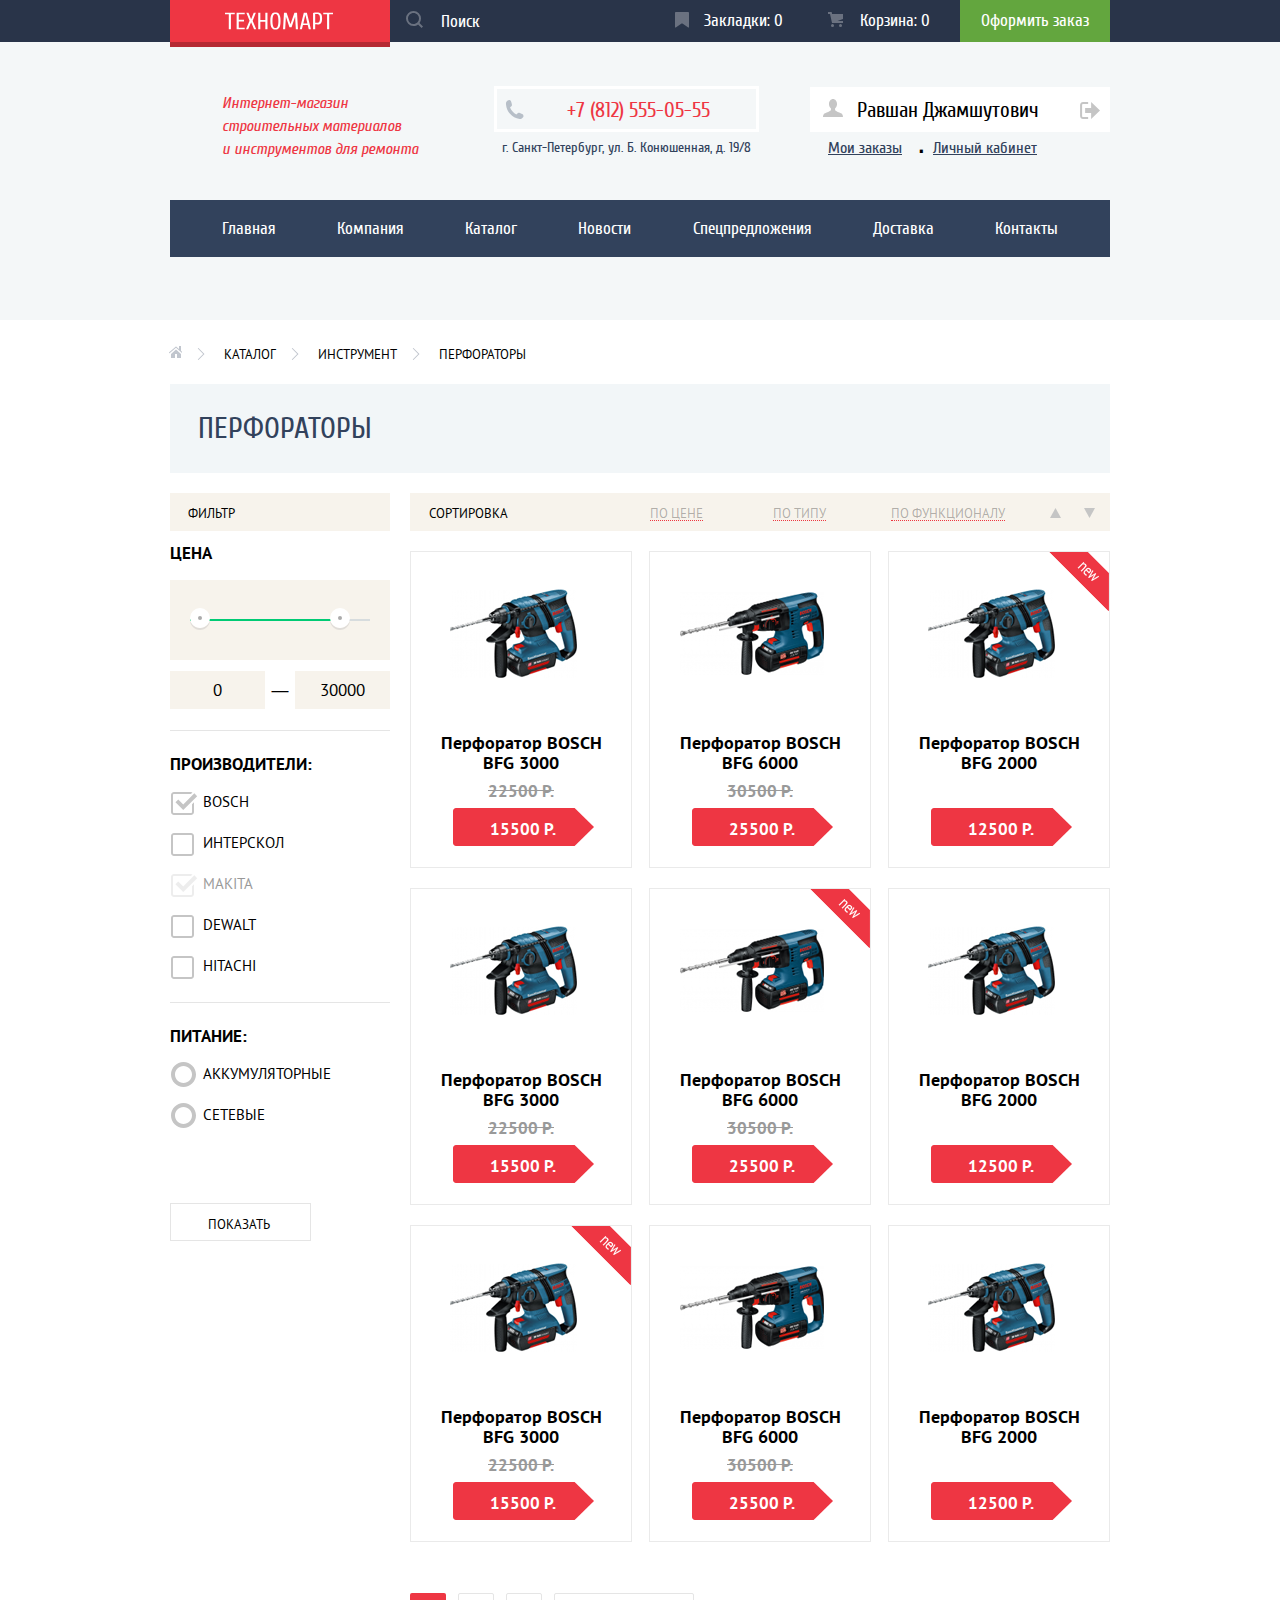
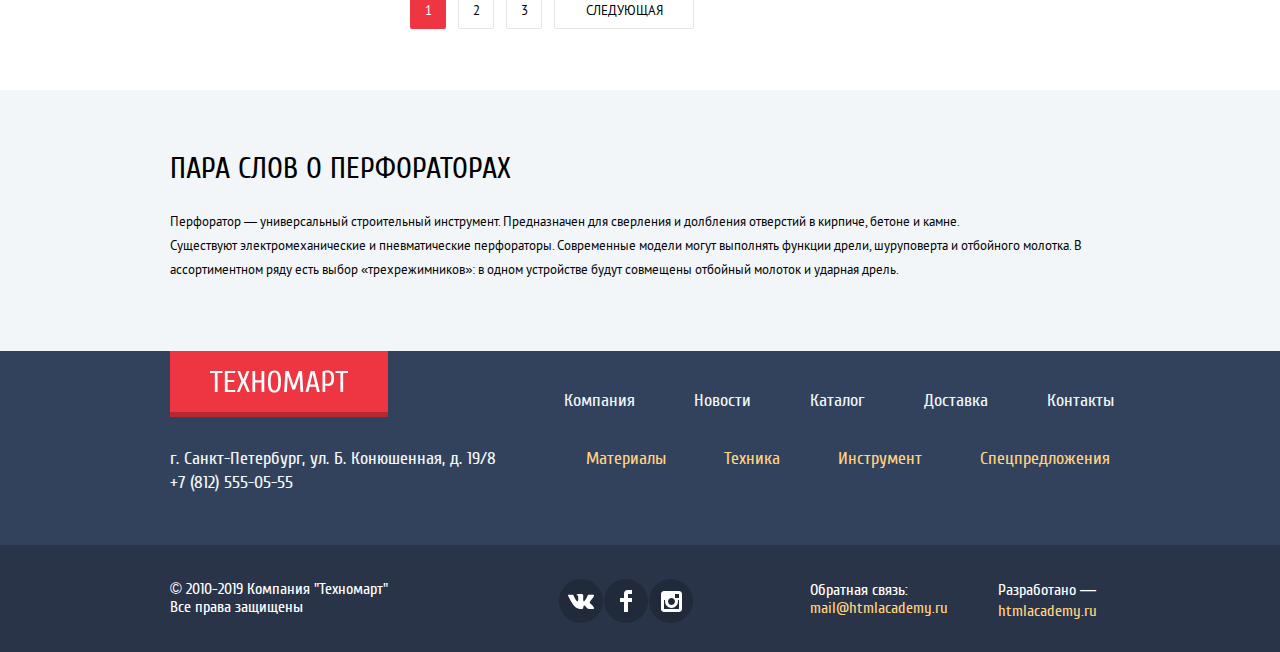
==== commit f4431b17: "finaly final" ====
--- a/inner.html
+++ b/inner.html
@@ -3,7 +3,6 @@
 	<head>
 		<meta charset="utf-8">
 		<title>Интернет-магазин строительных материалов и инструментов для ремонта "Техномарт"</title>
-		<link href="https://fonts.googleapis.com/css?family=Cuprum:400,400i,700%7CPT+Sans:400,700&display=swap" rel="stylesheet">
 		<link rel="stylesheet" type="text/css" href="css/normalize.css">
 		<link rel="stylesheet" type="text/css" href="css/style-min.css">
 	</head>
--- a/css/style-min.css
+++ b/css/style-min.css
@@ -1 +1 @@
-body{margin:0;padding:0;font-family:"Cuprum",Arial,sans-serif;font-size:17px;line-height:24px;background-color:white;font-weight:400}.visually-hidden:not(:focus):not(:active),input[type="checkbox"].visually-hidden,input[type="radio"].visually-hidden{position:absolute;width:1px;height:1px;margin:-1px;border:0;padding:0;white-space:nowrap;-webkit-clip-path:inset(100%);clip-path:inset(100%);clip:rect(0 0 0 0);overflow:hidden}a{text-decoration:none}img{max-width:100%;height:auto}.logo-but{height:42px;-webkit-box-shadow:0 5px 0 #b52933;box-shadow:0 5px 0 #b52933}.search-focus{background:white}.search-focus-field{color:black}.header-top{line-height:18px;color:white;display:-webkit-box;display:-ms-flexbox;display:flex;min-height:42px;position:relative}.header-top-wrap{background-color:#293449;width:100%}.container{width:940px;padding-left:10px;padding-right:10px;margin:0 auto}.header-top .header-bookmark,.header-top .header-cart,.header-top .header-button{color:white;padding-top:12px;-webkit-box-sizing:border-box;box-sizing:border-box;width:150px;white-space:nowrap}.header-button{background-color:#63a63e;padding-bottom:12px;text-align:center}.header-button:hover{background-color:#5fbb2d}.header-button:active{background-color:#518534;color:rgba(255,255,255,0.5)}.logo{background-color:#ee3643;padding-left:55px;padding-top:12px;padding-right:57px;padding-bottom:12px;width:108px;height:18px}.logo:hover{background-color:#ca2c37;-webkit-box-shadow:0 5px 0 #992129;box-shadow:0 5px 0 #992129}.logo:active{background-color:#ba2732;-webkit-box-shadow:0 5px 0 #8d1d26;box-shadow:0 5px 0 #8d1d26}.search{width:270px;position:relative;-webkit-box-sizing:border-box;box-sizing:border-box}.search label{padding-left:49px;padding-top:11px;display:block}.search input{background-color:transparent;border:0;color:white}.search button{position:absolute;left:16px;top:11px;width:17px;height:17px;background-repeat:no-repeat;background-position:0 0;background-color:transparent;border:0}.search-but{background-image:url("../img/icon-search.svg");opacity:.3}.search-but-foc{background-image:url("../img/icon-search-red.png");opacity:1}.search input:focus{background-color:white;color:black}.search input::-webkit-input-placeholder{color:white}.search input:-ms-input-placeholder{color:white}.search input::-ms-input-placeholder{color:white}.search input::placeholder{color:white}.header-top .header-bookmark:hover::before,.header-top .header-cart:hover::before,.search:hover button{opacity:1}.header-top .header-bookmark:active::before{opacity:.5}.header-top .header-cart:active::before{opacity:.5}.search-hov:hover,.header-top .header-bookmark:hover,.header-top .header-cart:hover{background-color:#212a3a}.header-top .header-bookmark:active,.header-top .header-cart:active{background-color:#161d29;color:rgba(255,255,255,0.6)}.header-top .header-bookmark{padding-left:44px;padding-right:27px;position:relative}.header-top .header-bookmark:before{position:absolute;left:15px;width:17px;height:17px;content:"";background-image:url("../img/icon-bookmark.svg");background-repeat:no-repeat;background-position:0 0;opacity:.3}.header-top .header-cart{padding-left:50px;padding-right:29px;position:relative}.header-top .header-cart:before{position:absolute;left:18px;width:15px;height:15px;content:"";background-image:url("../img/icon-cart.svg");background-repeat:no-repeat;background-position:0 0;opacity:.3}.header-bottom{background-color:#f4f7f8;padding-bottom:63px}.upper-bottom{display:-webkit-box;display:-ms-flexbox;display:flex;-webkit-box-pack:justify;-ms-flex-pack:justify;justify-content:space-between;min-height:158px;-webkit-box-align:start;-ms-flex-align:start;align-items:flex-start}.header-bottom h1{font-family:"Cuprum",Arial,sans-serif;font-size:16px;line-height:23px;font-style:italic;font-weight:400;color:#ee3643;width:300px;padding-left:52px;margin-top:50px;-webkit-box-sizing:border-box;box-sizing:border-box}.header-bottom-contacts{width:300px;margin-top:44px;margin-right:30px;display:-webkit-box;display:-ms-flexbox;display:flex;-webkit-box-orient:vertical;-webkit-box-direction:normal;-ms-flex-direction:column;flex-direction:column;-webkit-box-align:center;-ms-flex-align:center;align-items:center;-webkit-box-sizing:border-box;box-sizing:border-box}.login{-webkit-box-sizing:border-box;box-sizing:border-box;width:300px;display:-webkit-box;display:-ms-flexbox;display:flex;padding-left:19px;-webkit-box-pack:justify;-ms-flex-pack:justify;justify-content:space-between;margin-top:47px;margin-left:20px;-webkit-box-align:baseline;-ms-flex-align:baseline;align-items:baseline}.login-in{padding-left:48px;padding-top:11px;padding-right:24px;padding-bottom:13px;position:relative;display:-webkit-box;display:-ms-flexbox;display:flex;width:121px;-webkit-box-sizing:border-box;box-sizing:border-box}.login-in:hover .login-svg path{fill:#32425c}.login-in:active .login-svg path{fill:#c5c5c5}.login-svg{position:absolute;left:13px}.registration{margin-left:10px;padding-top:11px;padding-bottom:13px;padding-left:25px;padding-right:25px}.header-phone{position:relative;color:#ee3643;font-size:21px;line-height:21px;border:3px solid white;padding-left:70px;padding-top:11px;padding-right:46px;padding-bottom:8px}.header-phone:before{position:absolute;left:8px;width:19px;height:19px;content:"";background-image:url("../img/icon-phone.svg");background-repeat:no-repeat;background-position:0 0}.header-address{color:#32425c;font-size:14px;line-height:24px;text-align:center;margin:0;margin-top:4px}.login a{background-color:white;font-size:21px;line-height:21px;color:black}.login a:hover{color:#ee3643}.login a:active{color:rgba(0,0,0,0.3)}.site-nav{display:-webkit-box;display:-ms-flexbox;display:flex;-ms-flex-wrap:wrap;flex-wrap:wrap;-webkit-box-pack:justify;-ms-flex-pack:justify;justify-content:space-between;margin:0;padding:0 33px 0 33px;background-color:#32425c}.login li,.site-nav li{list-style-type:none}.site-nav-wrap{width:100%}.site-nav a{font-size:17px;line-height:17px;color:white;display:block;padding:20px 19px;vertical-align:middle}.site-nav a:hover{background-color:#293449}.site-nav a:active{background-color:#1d2739;color:rgba(255,255,255,0.5)}.cart-active{background:#ee3643}.profile{-webkit-box-sizing:border-box;box-sizing:border-box;width:300px;display:-webkit-box;display:-ms-flexbox;display:flex;-ms-flex-wrap:wrap;flex-wrap:wrap;margin-top:45px}.user-wrapper{width:300px;-webkit-box-sizing:border-box;box-sizing:border-box;background:white;display:-webkit-box;display:-ms-flexbox;display:flex;-webkit-box-align:center;-ms-flex-align:center;align-items:center;min-height:45px;padding-left:13px;padding-right:10px;position:relative}.user-wrapper a{font-size:21px;color:#000;line-height:21px}.username svg{margin-right:9px}.logout{position:absolute;margin-left:0;right:10px;top:15px}.orders-wrap a{font-size:16px;color:#32425c;line-height:18px;text-decoration:underline}.orders-wrap{padding-left:18px;margin-top:4px;position:relative}.cabinet{margin-left:27px}.orders-wrap:before{position:absolute;content:"·";font-size:32px;left:106px;top:2px}.username:hover svg path{fill:#32425c}.username:active{opacity:.3}.logout:hover svg path{fill:#32425c}.logout:active svg path{fill:#c5c5c5}.orders:hover,.cabinet:hover{color:#ee3643}.orders:active,.cabinet:active{opacity:.3;color:#32425c}.cards-slider{padding-top:59px;padding-bottom:33px}.row{display:-webkit-box;display:-ms-flexbox;display:flex;-ms-flex-wrap:wrap;flex-wrap:wrap;-webkit-box-pack:justify;-ms-flex-pack:justify;justify-content:space-between;margin-bottom:20px}.right-column{display:-webkit-box;display:-ms-flexbox;display:flex;-webkit-box-orient:vertical;-webkit-box-direction:normal;-ms-flex-direction:column;flex-direction:column}.card{width:300px;min-height:123px;padding-left:22px;padding-top:20px;padding-bottom:22px;-webkit-box-sizing:border-box;box-sizing:border-box}.card h3{font-size:24px;color:#fff;line-height:30px;padding:0;margin:0}.card a{display:-webkit-box;display:-ms-flexbox;display:flex;-webkit-box-pack:center;-ms-flex-pack:center;justify-content:center;-webkit-box-align:center;-ms-flex-align:center;align-items:center;width:135px;height:38px;margin-top:13px;background-color:rgba(0,0,0,0.1);border-radius:2px;text-transform:uppercase;font-size:14px;color:#fff;text-align:center;line-height:18px}.card a:hover{background-color:rgba(0,0,0,0.2)}.card a:active{background-color:rgba(0,0,0,0.3)}.card-material{background-color:#ffbf47;position:relative}.card-material:after{content:"";width:60px;height:59px;position:absolute;right:0;top:0;background-image:url("../img/new-flag.png");background-repeat:no-repeat;background-position:0 0}.card-material:before{content:"";width:44px;height:65px;position:absolute;right:43px;top:31px;background-image:url("../img/icon-1.svg");background-repeat:no-repeat;background-position:0 0}.card-tools{background-color:#3bbce3;position:relative}.card-tools:after{content:"";width:75px;height:61px;position:absolute;right:28px;top:33px;background-image:url("../img/icon-2.svg");background-repeat:no-repeat;background-position:0 0}.card-tech{background-color:#dc91d8;position:relative}.card-tech:after{content:"";width:78px;height:62px;position:absolute;right:31px;top:31px;background-image:url("../img/icon-3.svg");background-repeat:no-repeat;background-position:0 0}.card-discount{background-color:#8ed78f;position:relative}.card-discount:after{content:"";width:59px;height:72px;position:absolute;right:45px;top:26px;background-image:url("../img/icon-4.svg");background-repeat:no-repeat;background-position:0 0}.card-delivery{background-color:#ffc047;margin-top:20px;position:relative}.card-delivery:after{content:"";width:78px;height:63px;position:absolute;right:31px;top:32px;background-image:url("../img/icon-5.svg");background-repeat:no-repeat;background-position:0 0}.slider{width:620px;height:266px;position:relative}.slider h3{font-size:36px;color:#fff;line-height:36px;text-transform:uppercase;margin:0;padding:0}.slider p{font-family:"PT sans",Arial,sans-serif;font-size:18px;color:#fff;line-height:24px;margin:0;padding:0}.slider a{display:-webkit-box;display:-ms-flexbox;display:flex;-webkit-box-pack:center;-ms-flex-pack:center;justify-content:center;-webkit-box-align:center;-ms-flex-align:center;align-items:center;width:195px;height:38px;margin-top:123px;background-color:#ee3643;border-radius:2px;text-transform:uppercase;font-size:14px;color:#fff;text-align:center;line-height:18px}.slider a:hover,.header-button-wrap a:hover,.tabs-item a:hover{background:#ca2c37}.slider a:active,.header-button-wrap a:active,.tabs-item a:active{background:#ba2732}.slider-item:nth-child(1){background-image:url("../img/slide-1.png");background-repeat:no-repeat;background-position:0 0}.slider-item:nth-child(2){display:none}.slider-item:nth-child(2){background-image:url("../img/slide-2.png");background-repeat:no-repeat;background-position:0 0}.slider ul{list-style-type:none;margin:0;padding:0}.slider-item{display:none;height:266px;-webkit-box-sizing:border-box;box-sizing:border-box;padding-top:23px;padding-left:25px;padding-bottom:22px}.slider-controls{position:absolute;left:50%;bottom:36px;z-index:100;width:160px;height:18px;text-align:center;font-size:0;-webkit-transform:translateX(-50%);-ms-transform:translateX(-50%);transform:translateX(-50%)}.slider-controls label{position:relative;display:inline-block;width:18px;height:18px;padding:8px;margin-right:-10px;border-radius:50%;cursor:pointer;vertical-align:top}.slider-controls label::after{content:"";position:absolute;top:8px;left:8px;z-index:1;width:10px;height:10px;background:#fff;border-radius:50%}#product-1:checked~.slider-list .slider-item:nth-child(1){display:block}#product-2:checked~.slider-list .slider-item:nth-child(2){display:block}#product-1:checked~.slider-controls .slider-controls-item--1::before,#product-2:checked~.slider-controls .slider-controls-item--2::before{content:"";position:absolute;left:50%;top:50%;z-index:2;width:6px;height:6px;margin:-7px;background-color:#ee3643;border-radius:50%}.slider-arrows{position:absolute;left:25px;bottom:112px;z-index:100;width:575px;height:40px;font-size:0;display:-webkit-box;display:-ms-flexbox;display:flex;-webkit-box-pack:justify;-ms-flex-pack:justify;justify-content:space-between}.slider-arrows label{content:"";width:22px;height:40px;background-image:url("../img/icon-left.svg");background-repeat:no-repeat;background-position:0 0;cursor:pointer}.slider-arrows label:nth-child(2){-webkit-transform:rotate(180deg);-ms-transform:rotate(180deg);transform:rotate(180deg)}.header-button-wrap{height:89px;background-color:#f9f5f0;display:-webkit-box;display:-ms-flexbox;display:flex;-webkit-box-align:center;-ms-flex-align:center;align-items:center;-webkit-box-pack:justify;-ms-flex-pack:justify;justify-content:space-between;margin-bottom:20px}.header-button-wrap h2{text-transform:uppercase;color:#32425c;font-size:30px;line-height:30px;font-weight:400;padding-left:28px}.header-button-wrap a{display:-webkit-box;display:-ms-flexbox;display:flex;-webkit-box-align:center;-ms-flex-align:center;align-items:center;-webkit-box-pack:center;-ms-flex-pack:center;justify-content:center;width:253px;height:38px;background-color:#ee3643;border-radius:2px;font-size:14px;color:#fff;text-align:center;line-height:18px;text-transform:uppercase;margin-right:24px}.popular-goods-wrap{display:-webkit-box;display:-ms-flexbox;display:flex;-webkit-box-pack:justify;-ms-flex-pack:justify;justify-content:space-between}.popular-goods-wrap div:nth-child(4):after{background-image:url("../img/new-flag.png");background-repeat:no-repeat;background-position:0 0;content:"";width:60px;height:60px;position:absolute;top:0;right:0}.producers-wrap{display:-webkit-box;display:-ms-flexbox;display:flex;-ms-flex-wrap:wrap;flex-wrap:wrap;-webkit-box-pack:justify;-ms-flex-pack:justify;justify-content:space-between;margin-bottom:63px}.producers-item{border:1px solid #eaeaea;width:220px;height:145px;margin-bottom:20px;display:-webkit-box;display:-ms-flexbox;display:flex;-webkit-box-align:center;-ms-flex-align:center;align-items:center;-webkit-box-pack:center;-ms-flex-pack:center;justify-content:center}.producers-item:hover{-webkit-box-shadow:0 10px 25px 0 rgba(41,52,73,0.50);box-shadow:0 10px 25px 0 rgba(41,52,73,0.50)}.producers-item:active{-webkit-box-shadow:0 4px 10px 0 rgba(41,52,73,0.50);box-shadow:0 4px 10px 0 rgba(41,52,73,0.50);opacity:.3}.services-wrap{width:100%;background-color:#f4f8f9;padding-top:40px;padding-bottom:78px}.services-wrap h2{font-size:30px;line-height:30px;text-transform:uppercase;font-weight:400}.services-wrap p{font-family:"PT sans",Arial,sans-serif;font-size:13px;line-height:24px;margin:0}.services-wrap h3{font-size:36px;color:#32425c;line-height:36px;text-transform:uppercase;margin:0;margin-bottom:26px;font-weight:400}.tabs-item a{display:-webkit-box;display:-ms-flexbox;display:flex;-webkit-box-pack:center;-ms-flex-pack:center;justify-content:center;-webkit-box-align:center;-ms-flex-align:center;align-items:center;width:195px;height:38px;margin-top:31px;background-color:#ee3643;border-radius:2px;text-transform:uppercase;font-size:14px;color:#fff;text-align:center;line-height:18px}.tabs{margin-top:70px}.tabs ul{list-style-type:none;margin:0;padding:0;position:relative;min-height:206px}.tabs-wrap{display:-webkit-box;display:-ms-flexbox;display:flex}.tabs-controls{display:-webkit-box;display:-ms-flexbox;display:flex;-webkit-box-orient:vertical;-webkit-box-direction:normal;-ms-flex-direction:column;flex-direction:column;width:240px;-webkit-box-sizing:border-box;box-sizing:border-box;position:relative}.tabs-controls:after{content:"";position:absolute;right:0;top:-48px;width:10px;height:279px;background-image:url("../img/shadow.png");background-repeat:no-repeat;background-position:0 0;cursor:pointer}.tabs-controls label{padding-left:22px;padding-top:13px;padding-bottom:19px;background:#32425c;-webkit-box-shadow:0 1px 0 0 #293449,inset 0 1px 0 0 #405069;box-shadow:0 1px 0 0 #293449,inset 0 1px 0 0 #405069;font-size:22px;color:#fff;line-height:30px}.tab-item-1:after{content:"";position:absolute;left:151px;top:22px;width:468px;height:261px;background-image:url("../img/delivery.png");background-repeat:no-repeat;background-position:0 0;cursor:pointer;z-index:-1}.tab-item-2:after{content:"";position:absolute;left:239px;top:0;width:468px;height:261px;background-image:url("../img/guarantee.png");background-repeat:no-repeat;background-position:0 0;cursor:pointer;z-index:-1}.tab-item-3:after{content:"";position:absolute;left:165px;top:0;width:468px;height:261px;background-image:url("../img/credit.png");background-repeat:no-repeat;background-position:0 0;cursor:pointer;z-index:-1}.tabs-list .tabs-item{display:none;position:relative;z-index:1}.tabs ul{margin-left:80px;width:313px}.tabs-wrap .tabs-list .tabs-item:nth-child(3){margin-top:-9px}#tab-1:checked~.tabs-wrap .tabs-list .tabs-item:nth-child(1){display:block}#tab-2:checked~.tabs-wrap .tabs-list .tabs-item:nth-child(2){display:block}#tab-3:checked~.tabs-wrap .tabs-list .tabs-item:nth-child(3){display:block}#tab-1:checked~.tabs-wrap .tabs-controls .tabs-controls-item-1,#tab-2:checked~.tabs-wrap .tabs-controls .tabs-controls-item-2,#tab-3:checked~.tabs-wrap .tabs-controls .tabs-controls-item-3{color:#32425c;background:#fff;-webkit-box-shadow:0 1px 0 0 #fff;box-shadow:0 1px 0 0 #fff}.tabs-controls label:hover{background:#293449}.company-wrap{display:-webkit-box;display:-ms-flexbox;display:flex;min-height:516px;padding-bottom:20px}.about-us{width:540px;margin-top:54px}.about-us h2{font-size:30px;line-height:30px;text-transform:uppercase;font-weight:400}.about-us p{font-family:"PT sans",Arial,sans-serif;font-size:13px;line-height:24px}.about-us p:nth-child(3){margin-top:27px}.about-us ul{margin:0;margin-top:18px;padding-left:0}.about-us li{font-size:18px;line-height:19px;list-style-type:none;padding-bottom:22px;padding-left:36px;position:relative}.about-us li:before{content:"";position:absolute;left:0;top:8px;width:25px;height:2px;background-color:#ee3643}.button-about-us{display:inline-block;font-size:14px;line-height:18px;text-transform:uppercase;color:white;background-color:#ee3643;padding-left:40px;padding-top:11px;padding-right:40px;padding-bottom:11px;border-radius:3px;margin-top:12px;vertical-align:top}.button-about-us:hover{background-color:#ca2c37}.button-about-us:active{background-color:#ba2732}.contacts{width:300px;margin-left:auto;margin-top:56px}.contacts h2{font-size:30px;line-height:30px;text-transform:uppercase;font-weight:400}.contacts p{font-family:"PT sans",Arial,sans-serif;font-size:13px;line-height:24px}.contacts-button{display:inline-block;font-size:14px;line-height:18px;text-transform:uppercase;color:white;text-align:center;background-color:#ee3643;width:276px;padding-left:12px;padding-top:11px;padding-right:12px;padding-bottom:11px;border-radius:3px;vertical-align:top}.contacts-button:hover{background-color:#ca2c37}.contacts-button:active{background-color:#ba2732}.map-img{display:block;width:300px;height:158px;margin-top:30px;margin-bottom:38px}.footer-top ul,.footer-bottom ul{margin:0;padding:0}.footer-top-wrap{background-color:#32425c;width:100%;padding-bottom:32px}.footer-top-upper{display:-webkit-box;display:-ms-flexbox;display:flex}.logo-footer{background-color:#ee3643;padding-left:40px;padding-top:19px;padding-right:40px;padding-bottom:19px;width:138px;height:23px;-webkit-box-shadow:0 5px 0 #b52933;box-shadow:0 5px 0 #b52933}.logo-footer:hover{background-color:#ca2c37;-webkit-box-shadow:0 5px 0 #992129;box-shadow:0 5px 0 #992129}.logo-footer:active{background-color:#ba2732;-webkit-box-shadow:0 5px 0 #8d1d26;box-shadow:0 5px 0 #8d1d26}.footer-top-below{display:-webkit-box;display:-ms-flexbox;display:flex;-webkit-box-pack:justify;-ms-flex-pack:justify;justify-content:space-between}.footer-address{font-size:18px;color:#f3f7f9;line-height:24px;width:380px;margin-top:34px}.footer-sections{width:524px;display:-webkit-box;display:-ms-flexbox;display:flex;-webkit-box-pack:justify;-ms-flex-pack:justify;justify-content:space-between}.footer-nav,.footer-sections{font-size:18px;line-height:24px;list-style-type:none}.footer-nav-wrap{margin-left:176px}.footer-nav{display:-webkit-box;display:-ms-flexbox;display:flex;-webkit-box-pack:justify;-ms-flex-pack:justify;justify-content:space-between;width:550px}.footer-nav a:hover,.footer-sections a:hover{text-decoration:underline}.footer-nav a:active,.footer-sections a:active{opacity:.5;text-decoration:none}.footer-nav a{color:#f1f5f7;display:block;margin-top:38px}.footer-sections a{color:#ffd180;display:block;margin-top:34px}.footer-bottom{display:-webkit-box;display:-ms-flexbox;display:flex}.footer-bottom-wrap{background-color:#293449;width:100%;min-height:107px}.footer-copyright{width:300px;margin-right:72px;margin-top:35px}.social{width:168px;margin-right:100px;display:-webkit-box;display:-ms-flexbox;display:flex;-webkit-box-pack:justify;-ms-flex-pack:justify;justify-content:space-between;-ms-flex-wrap:wrap;flex-wrap:wrap;margin-top:34px}.social ul{width:168px;display:-webkit-box;display:-ms-flexbox;display:flex;-webkit-box-pack:justify;-ms-flex-pack:justify;justify-content:space-between;-ms-flex-wrap:wrap;flex-wrap:wrap;margin-left:17px;margin-right:17px}.social a{width:44px;height:44px;background-color:#212a3a;border-radius:100%;display:-webkit-box;display:-ms-flexbox;display:flex;-webkit-box-align:center;-ms-flex-align:center;align-items:center;-webkit-box-pack:center;-ms-flex-pack:center;justify-content:center}.feedback-and-development{width:300px;margin-left:auto;margin-top:36px}.feedback-and-development p{padding:0;margin:0}.feedback-and-development{display:-webkit-box;display:-ms-flexbox;display:flex;-webkit-box-pack:justify;-ms-flex-pack:justify;justify-content:space-between}.wrap-develop{margin-right:13px}.footer-copyright,.footer-feedback,.footer-development{font-size:16px;color:#fff;line-height:18px}.social li{list-style-type:none}.social a{color:#fff}.social li a:hover{background-color:#ee3643}.social li a:active{background-color:#ee3643}.mail{color:#ffd180}.academy{color:#ffd180;font-size:16px;line-height:18px}.mail:hover,.academy:hover{text-decoration:underline}.mail:active,.academy:active{color:#ee3643;text-decoration:none}.button-send-wrap button:hover,.buttons-wrap a:nth-child(1):hover{background-color:#ca2c37}.button-send-wrap button:active,.buttons-wrap a:nth-child(1):active{background-color:#ba2732}.catalog-nav ul,.sidebar ul{margin:0;padding:0}.content-wrap{display:-webkit-box;display:-ms-flexbox;display:flex;-webkit-box-pack:justify;-ms-flex-pack:justify;justify-content:space-between}.sidebar{width:220px}.content{width:700px}.catalog-nav{padding-top:22px;padding-bottom:18px}.catalog-nav ul{display:-webkit-box;display:-ms-flexbox;display:flex}.catalog-nav li{list-style-type:none}.home{background-color:transparent;background-image:url("../img/icon-home.svg");background-repeat:no-repeat;background-position:0 0;width:14px;height:12px;display:inline-block;margin-left:-2px;margin-top:4px;vertical-align:top}.icon-right{background-color:transparent;background-image:url("../img/icon-right-small.svg");background-repeat:no-repeat;background-position:0 0;width:8px;height:12px;margin-left:15px;display:inline-block;margin-right:15px;vertical-align:top;position:relative;top:6px}.filter,.sort{font-family:"PT sans",Arial,sans-serif;font-size:13px;line-height:18px;text-transform:uppercase;font-weight:300}.sort{display:-webkit-box;display:-ms-flexbox;display:flex;-webkit-box-pack:justify;-ms-flex-pack:justify;justify-content:space-between;background:#f7f3ec;margin-bottom:20px;margin-top:20px;min-height:26px;padding-top:12px}.sort-name{margin:0;width:220px;padding-left:19px;-webkit-box-sizing:border-box;box-sizing:border-box}.sort-options{margin:0;width:380px}.sort-options a{font-family:"PT sans",Arial,sans-serif;font-size:13px;line-height:18px;text-transform:uppercase;font-weight:300;color:rgba(0,0,0,0.3);background:transparent;border:0;padding:0;cursor:pointer;position:relative}.sort-options a:after{content:"";width:100%;height:1px;position:absolute;border-top:#ee363f 1px dotted;bottom:0;left:0}.sort-options a:hover{color:black}.sort-options a:hover:after{border-top:#ee363f 1px solid}.sort-options a:active{color:#ee3643}.sort-options a:active:after{border:0}.controls svg g:hover{fill:black}.controls svg g:active{fill:#ee3643}.by-type{margin-left:67px}.by-func{margin-left:62px}.controls{width:60px}.controls a:nth-child(2){margin-left:20px}.controls a{background:transparent;border:0;padding:0;cursor:pointer}.filter{display:-webkit-box;display:-ms-flexbox;display:flex;-webkit-box-pack:justify;-ms-flex-pack:justify;justify-content:space-between;background:#f7f3ec;margin-bottom:7px;margin-top:20px;min-height:26px;padding-top:12px}.filter p{margin:0;margin-left:18px}.price{font-family:"PT sans",Arial,sans-serif;font-size:17px;color:#000;letter-spacing:0;line-height:30px}.price-title{font-weight:bold;text-transform:uppercase;margin:0}.price-numbers{display:-webkit-box;display:-ms-flexbox;display:flex;-webkit-box-pack:justify;-ms-flex-pack:justify;justify-content:space-between;margin-top:11px}.filter-interface{height:80px;background:#f7f3ec;margin-top:12px;display:-webkit-box;display:-ms-flexbox;display:flex;-webkit-box-align:center;-ms-flex-align:center;align-items:center;-webkit-box-pack:center;-ms-flex-pack:center;justify-content:center}.filter-strip{width:180px;height:2px;background-color:#d7dcde;position:relative}.filter-strip:before{content:"";position:absolute;left:0;top:-11px;width:20px;height:22px;background-image:url("../img/filter-button.svg");background-repeat:no-repeat;background-position:0 0;cursor:pointer}.filter-strip:after{content:"";position:absolute;right:20px;top:-11px;width:20px;height:22px;background-image:url("../img/filter-button.svg");background-repeat:no-repeat;background-position:0 0;cursor:pointer}.filter-strip-green{width:150px;height:2px;background-color:#00ca74}.price-numbers p{margin:0}.price-numbers p:first-child,.price-numbers p:last-child{width:95px;background:#f7f3ec;display:-webkit-box;display:-ms-flexbox;display:flex;-webkit-box-align:center;-ms-flex-align:center;align-items:center;-webkit-box-pack:center;-ms-flex-pack:center;justify-content:center;min-height:38px}.price-numbers p:nth-child(2){display:-webkit-box;display:-ms-flexbox;display:flex;-webkit-box-align:center;-ms-flex-align:center;align-items:center;-webkit-box-pack:center;-ms-flex-pack:center;justify-content:center;min-height:38px}.check_box{background-color:transparent;background-image:url("../img/checkbox-off.svg");background-repeat:no-repeat;background-position:0 0;width:23px;height:23px;position:absolute;margin-left:-32px;top:0}.visually-hidden:checked+.check_box{background-image:url("../img/checkbox-on.svg");width:27px;height:23px}.producers label{padding-left:33px;display:-webkit-box;display:-ms-flexbox;display:flex;height:25px;margin-bottom:16px;position:relative}.power label:hover .radio-button{background-image:url("../img/radio-off-hov.png")}.power label:hover .visually-hidden:checked+.radio-button{background-image:url("../img/radio-on-hov.png")}.power label .visually-hidden:disabled+.radio-button{opacity:.3}.power label .visually-hidden:disabled~.power-label-name{opacity:.4}.power label .visually-hidden:checked:disabled+.radio-button{opacity:.3}.power label .visually-hidden:checked:disabled~.power-label-name{opacity:.4}.producers label:hover .check_box{background-image:url("../img/checkbox-off-hov.png")}.producers label:hover .visually-hidden:checked+.check_box{background-image:url("../img/checkbox-on-hov.png")}.producers label .visually-hidden:checked:disabled+.check_box{opacity:.3}.producers label .visually-hidden:checked:disabled~.label-name{opacity:.4}.producers label .visually-hidden:disabled+.check_box{opacity:.3}.producers label .visually-hidden:disabled~.label-name{opacity:.4}.radio-button{background-color:transparent;background-image:url("../img/radio-off.svg");background-repeat:no-repeat;background-position:0 0;width:25px;height:25px;position:absolute;margin-left:-32px;top:-2px}.visually-hidden:checked+.radio-button{background-image:url("../img/radio-on.svg")}.power label{padding-left:33px;display:-webkit-box;display:-ms-flexbox;display:flex;height:25px;margin-bottom:16px;position:relative}.catalog-nav a{font-family:"PT sans",Arial,sans-serif;font-size:13px;line-height:18px;text-transform:uppercase;color:#000}.perfo-h2{height:89px;background-color:#f2f6f8;display:-webkit-box;display:-ms-flexbox;display:flex;-webkit-box-align:center;-ms-flex-align:center;align-items:center}.perforators h2{text-transform:uppercase;color:#32425c;font-size:30px;line-height:30px;font-weight:400;padding-left:28px}.sidebar .sidebar-form p{border-top:1px solid #e5e5e5;text-transform:uppercase;font-family:"PT sans",Arial,sans-serif;font-size:17px;line-height:30px;font-weight:700;padding:18px 0 0 0;margin:21px 0 13px 0}.sidebar li{text-transform:uppercase;font-family:"PT sans",Arial,sans-serif;font-size:15px;line-height:19px;list-style-type:none}.sidebar button{text-transform:uppercase;font-family:"PT sans",Arial,sans-serif;font-size:13px;text-align:center;line-height:18px;border:1px solid #e5e5e5;padding-left:37px;padding-top:12px;padding-right:40px;padding-bottom:6px;margin-top:57px;background-color:transparent}.perfo-list{display:-webkit-box;display:-ms-flexbox;display:flex;-webkit-box-pack:justify;-ms-flex-pack:justify;justify-content:space-between;-ms-flex-wrap:wrap;flex-wrap:wrap;position:relative}.perfo-card{border:1px solid #eaeaea;text-align:center;width:220px;margin-bottom:20px;min-height:315px;position:relative}.perfo-card:hover{-webkit-box-shadow:0 10px 25px 0 rgba(41,52,73,0.50);box-shadow:0 10px 25px 0 rgba(41,52,73,0.50)}.perfo-card img{margin-right:16px}.perfo-card-popup{height:163px;display:-webkit-box;display:-ms-flexbox;display:flex;-webkit-box-align:center;-ms-flex-align:center;align-items:center;-webkit-box-pack:center;-ms-flex-pack:center;justify-content:center}.perfo-card-popup div{display:none}.perfo-card:hover .perfo-card-popup div{display:-webkit-box;display:-ms-flexbox;display:flex;-webkit-box-orient:vertical;-webkit-box-direction:normal;-ms-flex-direction:column;flex-direction:column;min-height:120px;padding-top:43px}.perfo-card .bookmark{color:#32425c;border:3px solid #63a63e;border-radius:2px;background-color:white;width:129px;height:32px;display:-webkit-box;display:-ms-flexbox;display:flex;-webkit-box-align:center;-ms-flex-align:center;align-items:center;-webkit-box-pack:center;-ms-flex-pack:center;justify-content:center;text-align:center}.perfo-card .cart{margin-bottom:10px;background-color:#63a63e;border-radius:2px;-webkit-box-shadow:inset 0 -3px 0 0 #367315;box-shadow:inset 0 -3px 0 0 #367315;color:white;position:relative;border:0}.perfo-card .cart:before{position:absolute;left:14px;width:15px;height:15px;opacity:.3;content:"";background-image:url("../img/icon-cart.svg");background-repeat:no-repeat;background-position:0 0}.perfo-card .cart{width:135px;height:38px;display:-webkit-box;display:-ms-flexbox;display:flex;-webkit-box-align:center;-ms-flex-align:center;align-items:center;-webkit-box-pack:center;-ms-flex-pack:center;justify-content:center;text-align:center}.perfo-card-popup .cart:hover::before{opacity:1}.perfo-card-popup .cart:hover{background:#5fbb2d;-webkit-box-shadow:inset 0 -3px 0 0 #367315;box-shadow:inset 0 -3px 0 0 #367315}.perfo-card-popup .cart:active{background:#518534;-webkit-box-shadow:none;box-shadow:none}.perfo-card-popup .bookmark:hover{border:3px solid #32425c;color:#32425c}.perfo-card-popup .bookmark:active{opacity:.3}.perfo-card-info{min-height:116px;position:relative}.perfo-card:hover .perfo-card-popup img{display:none}.perfo-card-info p:first-child{font-family:"PT sans",Arial,sans-serif;font-size:18px;font-weight:700;line-height:20px;padding-left:28px;padding-right:28px;margin-bottom:9px;max-height:40px;overflow:hidden}.perfo-card-info p:last-child{font-family:"PT sans",Arial,sans-serif;font-size:17px;font-weight:700;line-height:18px;background-color:transparent;color:#fff;position:absolute;bottom:-16px;padding:12px 39px 10px 37px;left:42px;background-image:url("../img/red-button.svg");background-repeat:no-repeat;background-position:0 0}.perfo-card-info s{font-family:"PT sans",Arial,sans-serif;font-size:17px;color:#999;line-height:18px;font-weight:700;display:block;margin-top:4px}.perfo-list div:nth-child(3):after{background-image:url("../img/new-flag.png");background-repeat:no-repeat;background-position:0 0;content:"";width:60px;height:60px;position:absolute;top:0;right:0}.perfo-list div:nth-child(5):after{background-image:url("../img/new-flag.png");background-repeat:no-repeat;background-position:0 0;content:"";width:60px;height:60px;position:absolute;top:0;right:0}.perfo-list div:nth-child(7):after{background-image:url("../img/new-flag.png");background-repeat:no-repeat;background-position:0 0;content:"";width:60px;height:60px;position:absolute;top:0;right:0}.pages{display:-webkit-box;display:-ms-flexbox;display:flex;list-style-type:none;margin:0;padding:0;margin-top:31px;margin-bottom:61px;font-family:"PT sans",Arial,sans-serif;font-size:13px;text-align:center;line-height:18px}.pages a{color:black;display:-webkit-box;display:-ms-flexbox;display:flex;-webkit-box-align:center;-ms-flex-align:center;align-items:center;-webkit-box-pack:center;-ms-flex-pack:center;justify-content:center;width:36px;height:36px;border:1px solid #e5e5e5;border-radius:2px;-webkit-box-sizing:border-box;box-sizing:border-box}.pages a:hover{border-color:#bdc6ca}.pages a:active{border-color:#ee3643}.pages li{margin-right:12px}.pages li:last-child a{width:140px;text-transform:uppercase}.pages li:first-child a{color:white;background:#ee3643;border:0}.about-perfo h2{text-transform:uppercase;font-size:30px;line-height:30px;font-weight:400;margin:0}.about-perfo p{font-family:"PT sans",Arial,sans-serif;font-size:13px;line-height:24px;margin:0;margin-top:26px}.about-perfo{width:100%;background:#f2f6f8;padding-top:64px;padding-bottom:69px}.form-hide{display:none}.form-show{display:block}.popup-form{width:620px;min-height:430px;-webkit-box-sizing:border-box;box-sizing:border-box;margin:0 auto;position:fixed;top:220px;left:50%;background:white;margin-left:-310px;z-index:100}.popup-form form{display:-webkit-box;display:-ms-flexbox;display:flex;-webkit-box-orient:vertical;-webkit-box-direction:normal;-ms-flex-direction:column;flex-direction:column;-webkit-box-shadow:0 20px 40px 0 rgba(0,0,0,0.75);box-shadow:0 20px 40px 0 rgba(0,0,0,0.75);position:relative}.popup-form-wrap{display:-webkit-box;display:-ms-flexbox;display:flex;-ms-flex-wrap:wrap;flex-wrap:wrap;padding-bottom:30px;margin-left:80px;margin-right:80px;margin-top:52px}.popup-form-wrap label:nth-child(1){width:220px;display:inline-block;vertical-align:top}.popup-form-wrap label:nth-child(2){width:220px;display:inline-block;margin-left:auto;vertical-align:top}.popup-form-wrap label:nth-child(3){width:460px;display:block;margin-top:17px}.popup-form-wrap .name input,.popup-form-wrap .e-mail input{width:214px;height:33px;margin-top:6px}.popup-form-wrap .text_letter textarea{width:455px;min-height:107px;margin-top:7px}.button-send-wrap{background-color:#f4f4f4;display:-webkit-box;display:-ms-flexbox;display:flex;-webkit-box-align:center;-ms-flex-align:center;align-items:center;-webkit-box-pack:center;-ms-flex-pack:center;justify-content:center;text-align:center;width:620px;height:112px}.button-send-wrap button{background:#ee3643;width:460px;height:38px;display:-webkit-box;display:-ms-flexbox;display:flex;-webkit-box-align:center;-ms-flex-align:center;align-items:center;-webkit-box-pack:center;-ms-flex-pack:center;justify-content:center;text-align:center;border:0;border-radius:2px;font-size:14px;color:white;text-transform:uppercase}.popup-form input,.popup-form textarea{border:2px solid #dee3e4;border-radius:2px;font-family:"PT sans",Arial,sans-serif;font-size:13px;color:#a9a9a9;line-height:18px}.popup-form input{padding-left:14px}.text_letter textarea{padding-left:13px;padding-top:11px;resize:none}.popup-form form::before{width:620px;height:7px;content:"";position:absolute;background-color:#ff5257;top:0}.close-form{width:21px;height:21px;background-color:transparent;z-index:3;content:"";position:absolute;background-image:url("../img/icon-close.svg");top:17px;right:10px;border:0;font-size:0}.popup-map{position:fixed;width:940px;height:449px;z-index:100;-webkit-box-shadow:0 0 14px 1px rgba(47,42,43,0.50);box-shadow:0 0 14px 1px rgba(47,42,43,0.50);top:220px;left:50%;background:white;margin-left:-470px;background-color:#f4f2ed}.popup-cart{width:620px;min-height:282px;-webkit-box-sizing:border-box;box-sizing:border-box;margin:0 auto;position:fixed;top:220px;left:50%;background:white;margin-left:-310px;z-index:100}.buttons-wrap{background-color:#f4f4f4;display:-webkit-box;display:-ms-flexbox;display:flex;-webkit-box-align:center;-ms-flex-align:center;align-items:center;-webkit-box-pack:center;-ms-flex-pack:center;justify-content:center;text-align:center;width:620px;height:112px;padding-left:80px;padding-right:80px;-webkit-box-sizing:border-box;box-sizing:border-box}.popup-cart p{display:-webkit-box;display:-ms-flexbox;display:flex;-webkit-box-align:center;-ms-flex-align:center;align-items:center;-webkit-box-pack:start;-ms-flex-pack:start;justify-content:flex-start;text-align:center;width:620px;height:170px;margin:0;padding-left:179px;-webkit-box-sizing:border-box;box-sizing:border-box;position:relative;font-size:30px;color:#000;line-height:30px}.buttons-wrap a:nth-child(1){background:#ee3643;width:220px;height:38px;color:white;text-transform:uppercase;font-size:14px;line-height:18px;display:-webkit-box;display:-ms-flexbox;display:flex;-webkit-box-align:center;-ms-flex-align:center;align-items:center;-webkit-box-pack:center;-ms-flex-pack:center;justify-content:center;text-align:center}.buttons-wrap a:nth-child(2){width:220px;height:38px;margin-left:auto;background:white;color:black;text-transform:uppercase;font-size:14px;line-height:18px;display:-webkit-box;display:-ms-flexbox;display:flex;-webkit-box-align:center;-ms-flex-align:center;align-items:center;-webkit-box-pack:center;-ms-flex-pack:center;justify-content:center;text-align:center}.popup-cart{-webkit-box-shadow:0 20px 40px 0 rgba(41,52,73,0.75);box-shadow:0 20px 40px 0 rgba(41,52,73,0.75)}.popup-cart::before{width:620px;height:7px;content:"";position:absolute;background-color:#ff5257;top:0}.popup-cart p:before{width:66px;height:66px;content:"";position:absolute;background-image:url("../img/icon-mark.svg");top:54px;left:81px}+@font-face{font-family:'Cuprum';src:url('../fonts/cuprum.woff2') format('woff2'),url('../fonts/cuprum.woff') format('woff');font-weight:normal;font-style:normal}@font-face{font-family:'Cuprum Bold';src:url('../fonts/cuprumbold.woff2') format('woff2'),url('../fonts/cuprumbold.woff') format('woff');font-weight:bold;font-style:normal}@font-face{font-family:'Cuprum Italic';src:url('../fonts/cuprumitalic.woff2') format('woff2'),url('../fonts/cuprumitalic.woff') format('woff');font-weight:normal;font-style:italic}@font-face{font-family:'PT sans';src:url('../fonts/ptsans.woff2') format('woff2'),url('../fonts/ptsans.woff') format('woff');font-weight:normal;font-style:normal}@font-face{font-family:'PT sans Bold';src:url('../fonts/ptsansbold.woff2') format('woff2'),url('../fonts/ptsansbold.woff') format('woff');font-weight:bold;font-style:normal}body{margin:0;padding:0;font-family:"Cuprum",Arial,sans-serif;font-size:17px;line-height:24px;background-color:white;font-weight:400}.visually-hidden:not(:focus):not(:active),input[type="checkbox"].visually-hidden,input[type="radio"].visually-hidden{position:absolute;width:1px;height:1px;margin:-1px;border:0;padding:0;white-space:nowrap;-webkit-clip-path:inset(100%);clip-path:inset(100%);clip:rect(0 0 0 0);overflow:hidden}a{text-decoration:none}img{max-width:100%;height:auto}.logo-but{height:42px;-webkit-box-shadow:0 5px 0 #b52933;box-shadow:0 5px 0 #b52933}.search-focus{background:white}.search-focus-field{color:black}.header-top{line-height:18px;color:white;display:-webkit-box;display:-ms-flexbox;display:flex;min-height:42px;position:relative}.header-top-wrap{background-color:#293449;width:100%}.container{width:940px;padding-left:10px;padding-right:10px;margin:0 auto}.header-top .header-bookmark,.header-top .header-cart,.header-top .header-button{color:white;padding-top:12px;-webkit-box-sizing:border-box;box-sizing:border-box;width:150px;white-space:nowrap}.header-button{background-color:#63a63e;padding-bottom:12px;text-align:center}.header-button:hover{background-color:#5fbb2d}.header-button:active{background-color:#518534;color:rgba(255,255,255,0.5)}.logo{background-color:#ee3643;padding-left:55px;padding-top:12px;padding-right:57px;padding-bottom:12px;width:108px;height:18px}.logo:hover{background-color:#ca2c37;-webkit-box-shadow:0 5px 0 #992129;box-shadow:0 5px 0 #992129}.logo:active{background-color:#ba2732;-webkit-box-shadow:0 5px 0 #8d1d26;box-shadow:0 5px 0 #8d1d26}.search{width:270px;position:relative;-webkit-box-sizing:border-box;box-sizing:border-box}.search label{padding-left:49px;padding-top:11px;display:block}.search input{background-color:transparent;border:0;color:white}.search button{position:absolute;left:16px;top:11px;width:17px;height:17px;background-repeat:no-repeat;background-position:0 0;background-color:transparent;border:0}.search-but{background-image:url("../img/icon-search.svg");opacity:.3}.search-but-foc{background-image:url("../img/icon-search-red.png");opacity:1}.search input:focus{background-color:white;color:black}.search input::-webkit-input-placeholder{color:white}.search input:-ms-input-placeholder{color:white}.search input::-ms-input-placeholder{color:white}.search input::placeholder{color:white}.header-top .header-bookmark:hover::before,.header-top .header-cart:hover::before,.search:hover button{opacity:1}.header-top .header-bookmark:active::before{opacity:.5}.header-top .header-cart:active::before{opacity:.5}.search-hov:hover,.header-top .header-bookmark:hover,.header-top .header-cart:hover{background-color:#212a3a}.header-top .header-bookmark:active,.header-top .header-cart:active{background-color:#161d29;color:rgba(255,255,255,0.6)}.header-top .header-bookmark{padding-left:44px;padding-right:27px;position:relative}.header-top .header-bookmark:before{position:absolute;left:15px;width:17px;height:17px;content:"";background-image:url("../img/icon-bookmark.svg");background-repeat:no-repeat;background-position:0 0;opacity:.3}.header-top .header-cart{padding-left:50px;padding-right:29px;position:relative}.header-top .header-cart:before{position:absolute;left:18px;width:15px;height:15px;content:"";background-image:url("../img/icon-cart.svg");background-repeat:no-repeat;background-position:0 0;opacity:.3}.header-bottom{background-color:#f4f7f8;padding-bottom:63px}.upper-bottom{display:-webkit-box;display:-ms-flexbox;display:flex;-webkit-box-pack:justify;-ms-flex-pack:justify;justify-content:space-between;min-height:158px;-webkit-box-align:start;-ms-flex-align:start;align-items:flex-start}.header-bottom h1{font-family:"Cuprum Italic",Arial,sans-serif;font-size:16px;line-height:23px;font-weight:400;color:#ee3643;width:300px;padding-left:52px;margin-top:50px;-webkit-box-sizing:border-box;box-sizing:border-box}.header-bottom-contacts{width:300px;margin-top:44px;margin-right:13px;display:-webkit-box;display:-ms-flexbox;display:flex;-webkit-box-orient:vertical;-webkit-box-direction:normal;-ms-flex-direction:column;flex-direction:column;-webkit-box-align:center;-ms-flex-align:center;align-items:center;-webkit-box-sizing:border-box;box-sizing:border-box}.login{-webkit-box-sizing:border-box;box-sizing:border-box;width:300px;display:-webkit-box;display:-ms-flexbox;display:flex;padding-left:19px;-webkit-box-pack:justify;-ms-flex-pack:justify;justify-content:space-between;margin-top:47px;margin-left:20px;-webkit-box-align:baseline;-ms-flex-align:baseline;align-items:baseline}.login-in{padding-left:48px;padding-top:11px;padding-right:24px;padding-bottom:13px;position:relative;display:-webkit-box;display:-ms-flexbox;display:flex;width:121px;-webkit-box-sizing:border-box;box-sizing:border-box}.login-in:hover .login-svg path{fill:#32425c}.login-in:active .login-svg path{fill:#c5c5c5}.login-svg{position:absolute;left:13px}.registration{margin-left:10px;padding-top:11px;padding-bottom:13px;padding-left:25px;padding-right:25px}.header-phone{position:relative;color:#ee3643;font-size:21px;line-height:21px;border:3px solid white;padding-left:70px;padding-top:11px;padding-right:46px;padding-bottom:8px}.header-phone:before{position:absolute;left:8px;width:19px;height:19px;content:"";background-image:url("../img/icon-phone.svg");background-repeat:no-repeat;background-position:0 0}.header-address{color:#32425c;font-size:14px;line-height:24px;text-align:center;margin:0;margin-top:4px}.login a{background-color:white;font-size:21px;line-height:21px;color:black}.login a:hover{color:#ee3643}.login a:active{color:rgba(0,0,0,0.3)}.site-nav{display:-webkit-box;display:-ms-flexbox;display:flex;-ms-flex-wrap:wrap;flex-wrap:wrap;-webkit-box-pack:justify;-ms-flex-pack:justify;justify-content:space-between;margin:0;padding:0 33px 0 33px;background-color:#32425c}.login li,.site-nav li{list-style-type:none}.site-nav-wrap{width:100%}.site-nav a{font-size:17px;line-height:17px;color:white;display:block;padding:20px 19px;vertical-align:middle}.site-nav a:hover{background-color:#293449}.site-nav a:active{background-color:#1d2739;color:rgba(255,255,255,0.5)}.cart-active{background:#ee3643}.profile{-webkit-box-sizing:border-box;box-sizing:border-box;width:300px;display:-webkit-box;display:-ms-flexbox;display:flex;-ms-flex-wrap:wrap;flex-wrap:wrap;margin-top:45px;margin-left:14px}.user-wrapper{width:300px;-webkit-box-sizing:border-box;box-sizing:border-box;background:white;display:-webkit-box;display:-ms-flexbox;display:flex;-webkit-box-align:center;-ms-flex-align:center;align-items:center;min-height:45px;padding-left:13px;padding-right:10px;position:relative}.user-wrapper a{font-size:21px;color:#000;line-height:21px}.username svg{margin-right:9px}.logout{position:absolute;margin-left:0;right:10px;top:15px}.orders-wrap a{font-size:16px;color:#32425c;line-height:18px;text-decoration:underline}.orders-wrap{padding-left:18px;margin-top:4px;position:relative}.cabinet{margin-left:27px}.orders-wrap:before{position:absolute;content:"·";font-size:32px;left:106px;top:2px}.username:hover svg path{fill:#32425c}.username:active{opacity:.3}.logout:hover svg path{fill:#32425c}.logout:active svg path{fill:#c5c5c5}.orders:hover,.cabinet:hover{color:#ee3643}.orders:active,.cabinet:active{opacity:.3;color:#32425c}.cards-slider{padding-top:59px;padding-bottom:33px}.row{display:-webkit-box;display:-ms-flexbox;display:flex;-ms-flex-wrap:wrap;flex-wrap:wrap;-webkit-box-pack:justify;-ms-flex-pack:justify;justify-content:space-between;margin-bottom:20px}.right-column{display:-webkit-box;display:-ms-flexbox;display:flex;-webkit-box-orient:vertical;-webkit-box-direction:normal;-ms-flex-direction:column;flex-direction:column}.card{width:300px;min-height:123px;padding-left:22px;padding-top:20px;padding-bottom:22px;-webkit-box-sizing:border-box;box-sizing:border-box}.card h3{font-family:'Cuprum Bold',Arial,sans-serif;font-size:24px;color:#fff;line-height:30px;padding:0;margin:0}.card a{display:-webkit-box;display:-ms-flexbox;display:flex;-webkit-box-pack:center;-ms-flex-pack:center;justify-content:center;-webkit-box-align:center;-ms-flex-align:center;align-items:center;width:135px;height:38px;margin-top:13px;background-color:rgba(0,0,0,0.1);border-radius:2px;text-transform:uppercase;font-size:14px;color:#fff;text-align:center;line-height:18px}.card a:hover{background-color:rgba(0,0,0,0.2)}.card a:active{background-color:rgba(0,0,0,0.3)}.card-material{background-color:#ffbf47;position:relative}.card-material:after{content:"";width:60px;height:59px;position:absolute;right:0;top:0;background-image:url("../img/new-flag.png");background-repeat:no-repeat;background-position:0 0}.card-material:before{content:"";width:44px;height:65px;position:absolute;right:43px;top:31px;background-image:url("../img/icon-1.svg");background-repeat:no-repeat;background-position:0 0}.card-tools{background-color:#3bbce3;position:relative}.card-tools:after{content:"";width:75px;height:61px;position:absolute;right:28px;top:33px;background-image:url("../img/icon-2.svg");background-repeat:no-repeat;background-position:0 0}.card-tech{background-color:#dc91d8;position:relative}.card-tech:after{content:"";width:78px;height:62px;position:absolute;right:31px;top:31px;background-image:url("../img/icon-3.svg");background-repeat:no-repeat;background-position:0 0}.card-discount{background-color:#8ed78f;position:relative}.card-discount:after{content:"";width:59px;height:72px;position:absolute;right:45px;top:26px;background-image:url("../img/icon-4.svg");background-repeat:no-repeat;background-position:0 0}.card-delivery{background-color:#ffc047;margin-top:20px;position:relative}.card-delivery:after{content:"";width:78px;height:63px;position:absolute;right:31px;top:32px;background-image:url("../img/icon-5.svg");background-repeat:no-repeat;background-position:0 0}.slider{width:620px;height:266px;position:relative}.slider h3{font-size:36px;color:#fff;line-height:36px;text-transform:uppercase;margin:0;padding:0}.slider p{font-size:18px;color:#fff;line-height:24px;margin:0;padding:0}.slider a{display:-webkit-box;display:-ms-flexbox;display:flex;-webkit-box-pack:center;-ms-flex-pack:center;justify-content:center;-webkit-box-align:center;-ms-flex-align:center;align-items:center;width:195px;height:38px;margin-top:123px;background-color:#ee3643;border-radius:2px;text-transform:uppercase;font-size:14px;color:#fff;text-align:center;line-height:18px}.slider a:hover,.header-button-wrap a:hover,.tabs-item a:hover{background:#ca2c37}.slider a:active,.header-button-wrap a:active,.tabs-item a:active{background:#ba2732}.slider-item:nth-child(1){background-image:url("../img/slide-1.png");background-repeat:no-repeat;background-position:0 0}.slider-item:nth-child(2){display:none}.slider-item:nth-child(2){background-image:url("../img/slide-2.png");background-repeat:no-repeat;background-position:0 0}.slider ul{list-style-type:none;margin:0;padding:0}.slider-item{display:none;height:266px;-webkit-box-sizing:border-box;box-sizing:border-box;padding-top:23px;padding-left:25px;padding-bottom:22px}.slider-controls{position:absolute;left:50%;bottom:36px;z-index:100;width:160px;height:18px;text-align:center;font-size:0;-webkit-transform:translateX(-50%);-ms-transform:translateX(-50%);transform:translateX(-50%)}.slider-controls label{position:relative;display:inline-block;width:18px;height:18px;padding:8px;margin-right:-10px;border-radius:50%;cursor:pointer;vertical-align:top}.slider-controls label::after{content:"";position:absolute;top:8px;left:8px;z-index:1;width:10px;height:10px;background:#fff;border-radius:50%}#product-1:checked~.slider-list .slider-item:nth-child(1){display:block}#product-2:checked~.slider-list .slider-item:nth-child(2){display:block}#product-1:checked~.slider-controls .slider-controls-item--1::before,#product-2:checked~.slider-controls .slider-controls-item--2::before{content:"";position:absolute;left:50%;top:50%;z-index:2;width:6px;height:6px;margin:-7px;background-color:#ee3643;border-radius:50%}.slider-arrows{position:absolute;left:25px;bottom:112px;z-index:100;width:575px;height:40px;font-size:0;display:-webkit-box;display:-ms-flexbox;display:flex;-webkit-box-pack:justify;-ms-flex-pack:justify;justify-content:space-between}.slider-arrows label{content:"";width:22px;height:40px;background-image:url("../img/icon-left.svg");background-repeat:no-repeat;background-position:0 0;cursor:pointer}.slider-arrows label:nth-child(2){-webkit-transform:rotate(180deg);-ms-transform:rotate(180deg);transform:rotate(180deg)}.header-button-wrap{height:89px;background-color:#f9f5f0;display:-webkit-box;display:-ms-flexbox;display:flex;-webkit-box-align:center;-ms-flex-align:center;align-items:center;-webkit-box-pack:justify;-ms-flex-pack:justify;justify-content:space-between;margin-bottom:20px}.header-button-wrap h2{text-transform:uppercase;color:#32425c;font-size:30px;line-height:30px;font-weight:400;padding-left:28px}.header-button-wrap a{display:-webkit-box;display:-ms-flexbox;display:flex;-webkit-box-align:center;-ms-flex-align:center;align-items:center;-webkit-box-pack:center;-ms-flex-pack:center;justify-content:center;width:253px;height:38px;background-color:#ee3643;border-radius:2px;font-size:14px;color:#fff;text-align:center;line-height:18px;text-transform:uppercase;margin-right:24px}.popular-goods-wrap{display:-webkit-box;display:-ms-flexbox;display:flex;-webkit-box-pack:justify;-ms-flex-pack:justify;justify-content:space-between}.popular-goods-wrap div:nth-child(4):after{background-image:url("../img/new-flag.png");background-repeat:no-repeat;background-position:0 0;content:"";width:60px;height:60px;position:absolute;top:0;right:0}.producers-wrap{display:-webkit-box;display:-ms-flexbox;display:flex;-ms-flex-wrap:wrap;flex-wrap:wrap;-webkit-box-pack:justify;-ms-flex-pack:justify;justify-content:space-between;margin-bottom:63px}.producers-item{border:1px solid #eaeaea;width:220px;height:145px;margin-bottom:20px;display:-webkit-box;display:-ms-flexbox;display:flex;-webkit-box-align:center;-ms-flex-align:center;align-items:center;-webkit-box-pack:center;-ms-flex-pack:center;justify-content:center}.producers-item:hover{-webkit-box-shadow:0 10px 25px 0 rgba(41,52,73,0.50);box-shadow:0 10px 25px 0 rgba(41,52,73,0.50)}.producers-item:active{-webkit-box-shadow:0 4px 10px 0 rgba(41,52,73,0.50);box-shadow:0 4px 10px 0 rgba(41,52,73,0.50);opacity:.3}.services-wrap{width:100%;background-color:#f4f8f9;padding-top:40px;padding-bottom:78px}.services-wrap h2{font-size:30px;line-height:30px;text-transform:uppercase;font-weight:400}.services-wrap p{font-family:"PT sans",Arial,sans-serif;font-size:13px;line-height:24px;margin:0}.services-wrap h3{font-size:36px;color:#32425c;line-height:36px;text-transform:uppercase;margin:0;margin-bottom:26px;font-weight:400}.tabs-item a{display:-webkit-box;display:-ms-flexbox;display:flex;-webkit-box-pack:center;-ms-flex-pack:center;justify-content:center;-webkit-box-align:center;-ms-flex-align:center;align-items:center;width:195px;height:38px;margin-top:31px;background-color:#ee3643;border-radius:2px;text-transform:uppercase;font-size:14px;color:#fff;text-align:center;line-height:18px}.tabs{margin-top:70px}.tabs ul{list-style-type:none;margin:0;padding:0;position:relative;min-height:206px}.tabs-wrap{display:-webkit-box;display:-ms-flexbox;display:flex}.tabs-controls{display:-webkit-box;display:-ms-flexbox;display:flex;-webkit-box-orient:vertical;-webkit-box-direction:normal;-ms-flex-direction:column;flex-direction:column;width:240px;-webkit-box-sizing:border-box;box-sizing:border-box;position:relative}.tabs-controls:after{content:"";position:absolute;right:0;top:-48px;width:10px;height:279px;background-image:url("../img/shadow.png");background-repeat:no-repeat;background-position:0 0;cursor:pointer}.tabs-controls label{padding-left:22px;padding-top:13px;padding-bottom:19px;background:#32425c;-webkit-box-shadow:0 1px 0 0 #293449,inset 0 1px 0 0 #405069;box-shadow:0 1px 0 0 #293449,inset 0 1px 0 0 #405069;font-size:22px;color:#fff;line-height:30px}.tab-item-1:after{content:"";position:absolute;left:151px;top:22px;width:468px;height:261px;background-image:url("../img/delivery.png");background-repeat:no-repeat;background-position:0 0;cursor:pointer;z-index:-1}.tab-item-2:after{content:"";position:absolute;left:239px;top:0;width:468px;height:261px;background-image:url("../img/guarantee.png");background-repeat:no-repeat;background-position:0 0;cursor:pointer;z-index:-1}.tab-item-3:after{content:"";position:absolute;left:165px;top:0;width:468px;height:261px;background-image:url("../img/credit.png");background-repeat:no-repeat;background-position:0 0;cursor:pointer;z-index:-1}.tabs-list .tabs-item{display:none;position:relative;z-index:1}.tabs ul{margin-left:80px;width:313px}.tabs-wrap .tabs-list .tabs-item:nth-child(3){margin-top:-9px}#tab-1:checked~.tabs-wrap .tabs-list .tabs-item:nth-child(1){display:block}#tab-2:checked~.tabs-wrap .tabs-list .tabs-item:nth-child(2){display:block}#tab-3:checked~.tabs-wrap .tabs-list .tabs-item:nth-child(3){display:block}#tab-1:checked~.tabs-wrap .tabs-controls .tabs-controls-item-1,#tab-2:checked~.tabs-wrap .tabs-controls .tabs-controls-item-2,#tab-3:checked~.tabs-wrap .tabs-controls .tabs-controls-item-3{color:#32425c;background:#fff;-webkit-box-shadow:0 1px 0 0 #fff;box-shadow:0 1px 0 0 #fff}.tabs-controls label:hover{background:#293449}.company-wrap{display:-webkit-box;display:-ms-flexbox;display:flex;min-height:516px;padding-bottom:20px}.about-us{width:540px;margin-top:54px}.about-us h2{font-size:30px;line-height:30px;text-transform:uppercase;font-weight:400}.about-us p{font-family:"PT sans",Arial,sans-serif;font-size:13px;line-height:24px}.about-us p:nth-child(3){margin-top:27px}.about-us ul{margin:0;margin-top:18px;padding-left:0}.about-us li{font-size:18px;line-height:19px;list-style-type:none;padding-bottom:22px;padding-left:36px;position:relative}.about-us li:before{content:"";position:absolute;left:0;top:8px;width:25px;height:2px;background-color:#ee3643}.button-about-us{display:inline-block;font-size:14px;line-height:18px;text-transform:uppercase;color:white;background-color:#ee3643;padding-left:40px;padding-top:11px;padding-right:40px;padding-bottom:11px;border-radius:3px;margin-top:12px;vertical-align:top}.button-about-us:hover{background-color:#ca2c37}.button-about-us:active{background-color:#ba2732}.contacts{width:300px;margin-left:auto;margin-top:56px}.contacts h2{font-size:30px;line-height:30px;text-transform:uppercase;font-weight:400}.contacts p{font-family:"PT sans",Arial,sans-serif;font-size:13px;line-height:24px}.contacts-button{display:inline-block;font-size:14px;line-height:18px;text-transform:uppercase;color:white;text-align:center;background-color:#ee3643;width:276px;padding-left:12px;padding-top:11px;padding-right:12px;padding-bottom:11px;border-radius:3px;vertical-align:top}.contacts-button:hover{background-color:#ca2c37}.contacts-button:active{background-color:#ba2732}.map-img{display:block;width:300px;height:158px;margin-top:30px;margin-bottom:38px}.footer-top ul,.footer-bottom ul{margin:0;padding:0}.footer-top-wrap{background-color:#32425c;width:100%;padding-bottom:32px}.footer-top-upper{display:-webkit-box;display:-ms-flexbox;display:flex}.logo-footer{background-color:#ee3643;padding-left:40px;padding-top:19px;padding-right:40px;padding-bottom:19px;width:138px;height:23px;-webkit-box-shadow:0 5px 0 #b52933;box-shadow:0 5px 0 #b52933}.logo-footer:hover{background-color:#ca2c37;-webkit-box-shadow:0 5px 0 #992129;box-shadow:0 5px 0 #992129}.logo-footer:active{background-color:#ba2732;-webkit-box-shadow:0 5px 0 #8d1d26;box-shadow:0 5px 0 #8d1d26}.footer-top-below{display:-webkit-box;display:-ms-flexbox;display:flex;-webkit-box-pack:justify;-ms-flex-pack:justify;justify-content:space-between}.footer-address{font-size:18px;color:#f3f7f9;line-height:24px;width:380px;margin-top:34px}.footer-sections{width:524px;display:-webkit-box;display:-ms-flexbox;display:flex;-webkit-box-pack:justify;-ms-flex-pack:justify;justify-content:space-between}.footer-nav,.footer-sections{font-size:18px;line-height:24px;list-style-type:none}.footer-nav-wrap{margin-left:176px}.footer-nav{display:-webkit-box;display:-ms-flexbox;display:flex;-webkit-box-pack:justify;-ms-flex-pack:justify;justify-content:space-between;width:550px}.footer-nav a:hover,.footer-sections a:hover{text-decoration:underline}.footer-nav a:active,.footer-sections a:active{opacity:.5;text-decoration:none}.footer-nav a{color:#f1f5f7;display:block;margin-top:38px}.footer-sections a{color:#ffd180;display:block;margin-top:34px}.footer-bottom{display:-webkit-box;display:-ms-flexbox;display:flex}.footer-bottom-wrap{background-color:#293449;width:100%;min-height:107px}.footer-copyright{width:300px;margin-right:72px;margin-top:35px}.social{width:168px;margin-right:100px;display:-webkit-box;display:-ms-flexbox;display:flex;-webkit-box-pack:justify;-ms-flex-pack:justify;justify-content:space-between;-ms-flex-wrap:wrap;flex-wrap:wrap;margin-top:34px}.social ul{width:168px;display:-webkit-box;display:-ms-flexbox;display:flex;-webkit-box-pack:justify;-ms-flex-pack:justify;justify-content:space-between;-ms-flex-wrap:wrap;flex-wrap:wrap;margin-left:17px;margin-right:17px}.social a{width:44px;height:44px;background-color:#212a3a;border-radius:100%;display:-webkit-box;display:-ms-flexbox;display:flex;-webkit-box-align:center;-ms-flex-align:center;align-items:center;-webkit-box-pack:center;-ms-flex-pack:center;justify-content:center}.feedback-and-development{width:300px;margin-left:auto;margin-top:36px}.feedback-and-development p{padding:0;margin:0}.feedback-and-development{display:-webkit-box;display:-ms-flexbox;display:flex;-webkit-box-pack:justify;-ms-flex-pack:justify;justify-content:space-between}.wrap-develop{margin-right:13px}.footer-copyright,.footer-feedback,.footer-development{font-size:16px;color:#fff;line-height:18px}.social li{list-style-type:none}.social a{color:#fff}.social li a:hover{background-color:#ee3643}.social li a:active{background-color:#ee3643}.mail{color:#ffd180}.academy{color:#ffd180;font-size:16px;line-height:18px}.mail:hover,.academy:hover{text-decoration:underline}.mail:active,.academy:active{color:#ee3643;text-decoration:none}.button-send-wrap button:hover,.buttons-wrap a:nth-child(1):hover{background-color:#ca2c37}.button-send-wrap button:active,.buttons-wrap a:nth-child(1):active{background-color:#ba2732}.catalog-nav ul,.sidebar ul{margin:0;padding:0}.content-wrap{display:-webkit-box;display:-ms-flexbox;display:flex;-webkit-box-pack:justify;-ms-flex-pack:justify;justify-content:space-between}.sidebar{width:220px}.content{width:700px}.catalog-nav{padding-top:22px;padding-bottom:18px}.catalog-nav ul{display:-webkit-box;display:-ms-flexbox;display:flex}.catalog-nav li{list-style-type:none}.home{background-color:transparent;background-image:url("../img/icon-home.svg");background-repeat:no-repeat;background-position:0 0;width:14px;height:12px;display:inline-block;margin-left:-2px;margin-top:4px;vertical-align:top}.icon-right{background-color:transparent;background-image:url("../img/icon-right-small.svg");background-repeat:no-repeat;background-position:0 0;width:8px;height:12px;margin-left:15px;display:inline-block;margin-right:15px;vertical-align:top;position:relative;top:6px}.filter,.sort{font-family:"PT sans",Arial,sans-serif;font-size:13px;line-height:18px;text-transform:uppercase;font-weight:300}.sort{display:-webkit-box;display:-ms-flexbox;display:flex;-webkit-box-pack:justify;-ms-flex-pack:justify;justify-content:space-between;background:#f7f3ec;margin-bottom:20px;margin-top:20px;min-height:26px;padding-top:12px}.sort-name{margin:0;width:220px;padding-left:19px;-webkit-box-sizing:border-box;box-sizing:border-box}.sort-options{margin:0;width:380px}.sort-options a{font-family:"PT sans",Arial,sans-serif;font-size:13px;line-height:18px;text-transform:uppercase;font-weight:300;color:rgba(0,0,0,0.3);background:transparent;border:0;padding:0;cursor:pointer;position:relative}.sort-options a:after{content:"";width:100%;height:1px;position:absolute;border-top:#ee363f 1px dotted;bottom:0;left:0}.sort-options a:hover{color:black}.sort-options a:hover:after{border-top:#ee363f 1px solid}.sort-options a:active{color:#ee3643}.sort-options a:active:after{border:0}.controls svg g:hover{fill:black}.controls svg g:active{fill:#ee3643}.by-type{margin-left:67px}.by-func{margin-left:62px}.controls{width:60px}.controls a:nth-child(2){margin-left:20px}.controls a{background:transparent;border:0;padding:0;cursor:pointer}.filter{display:-webkit-box;display:-ms-flexbox;display:flex;-webkit-box-pack:justify;-ms-flex-pack:justify;justify-content:space-between;background:#f7f3ec;margin-bottom:7px;margin-top:20px;min-height:26px;padding-top:12px}.filter p{margin:0;margin-left:18px}.price{font-family:"PT sans",Arial,sans-serif;font-size:17px;color:#000;letter-spacing:0;line-height:30px}.price-title{font-family:"PT sans Bold",Arial,sans-serif;text-transform:uppercase;margin:0}.price-numbers{display:-webkit-box;display:-ms-flexbox;display:flex;-webkit-box-pack:justify;-ms-flex-pack:justify;justify-content:space-between;margin-top:11px}.filter-interface{height:80px;background:#f7f3ec;margin-top:12px;display:-webkit-box;display:-ms-flexbox;display:flex;-webkit-box-align:center;-ms-flex-align:center;align-items:center;-webkit-box-pack:center;-ms-flex-pack:center;justify-content:center}.filter-strip{width:180px;height:2px;background-color:#d7dcde;position:relative}.filter-strip:before{content:"";position:absolute;left:0;top:-11px;width:20px;height:22px;background-image:url("../img/filter-button.svg");background-repeat:no-repeat;background-position:0 0;cursor:pointer}.filter-strip:after{content:"";position:absolute;right:20px;top:-11px;width:20px;height:22px;background-image:url("../img/filter-button.svg");background-repeat:no-repeat;background-position:0 0;cursor:pointer}.filter-strip-green{width:150px;height:2px;background-color:#00ca74}.price-numbers p{margin:0}.price-numbers p:first-child,.price-numbers p:last-child{width:95px;background:#f7f3ec;display:-webkit-box;display:-ms-flexbox;display:flex;-webkit-box-align:center;-ms-flex-align:center;align-items:center;-webkit-box-pack:center;-ms-flex-pack:center;justify-content:center;min-height:38px}.price-numbers p:nth-child(2){display:-webkit-box;display:-ms-flexbox;display:flex;-webkit-box-align:center;-ms-flex-align:center;align-items:center;-webkit-box-pack:center;-ms-flex-pack:center;justify-content:center;min-height:38px}.check_box{background-color:transparent;background-image:url("../img/checkbox-off.svg");background-repeat:no-repeat;background-position:0 0;width:23px;height:23px;position:absolute;margin-left:-32px;top:0}.visually-hidden:checked+.check_box{background-image:url("../img/checkbox-on.svg");width:27px;height:23px}.producers label{padding-left:33px;display:-webkit-box;display:-ms-flexbox;display:flex;height:25px;margin-bottom:16px;position:relative}.power label:hover .radio-button{background-image:url("../img/radio-off-hov.png")}.power label:hover .visually-hidden:checked+.radio-button{background-image:url("../img/radio-on-hov.png")}.power label .visually-hidden:disabled+.radio-button{opacity:.3}.power label .visually-hidden:disabled~.power-label-name{opacity:.4}.power label .visually-hidden:checked:disabled+.radio-button{opacity:.3}.power label .visually-hidden:checked:disabled~.power-label-name{opacity:.4}.producers label:hover .check_box{background-image:url("../img/checkbox-off-hov.png")}.producers label:hover .visually-hidden:checked+.check_box{background-image:url("../img/checkbox-on-hov.png")}.producers label .visually-hidden:checked:disabled+.check_box{opacity:.3}.producers label .visually-hidden:checked:disabled~.label-name{opacity:.4}.producers label .visually-hidden:disabled+.check_box{opacity:.3}.producers label .visually-hidden:disabled~.label-name{opacity:.4}.radio-button{background-color:transparent;background-image:url("../img/radio-off.svg");background-repeat:no-repeat;background-position:0 0;width:25px;height:25px;position:absolute;margin-left:-32px;top:-2px}.visually-hidden:checked+.radio-button{background-image:url("../img/radio-on.svg")}.power label{padding-left:33px;display:-webkit-box;display:-ms-flexbox;display:flex;height:25px;margin-bottom:16px;position:relative}.catalog-nav a{font-family:"PT sans",Arial,sans-serif;font-size:13px;line-height:18px;text-transform:uppercase;color:#000}.perfo-h2{height:89px;background-color:#f2f6f8;display:-webkit-box;display:-ms-flexbox;display:flex;-webkit-box-align:center;-ms-flex-align:center;align-items:center}.perforators h2{text-transform:uppercase;color:#32425c;font-size:30px;line-height:30px;font-weight:400;padding-left:28px}.sidebar .sidebar-form p{border-top:1px solid #e5e5e5;text-transform:uppercase;font-family:"PT sans Bold",Arial,sans-serif;font-size:17px;line-height:30px;padding:18px 0 0 0;margin:21px 0 13px 0}.sidebar li{text-transform:uppercase;font-family:"PT sans",Arial,sans-serif;font-size:15px;line-height:19px;list-style-type:none}.sidebar button{text-transform:uppercase;font-family:"PT sans",Arial,sans-serif;font-size:13px;text-align:center;line-height:18px;border:1px solid #e5e5e5;padding-left:37px;padding-top:12px;padding-right:40px;padding-bottom:6px;margin-top:57px;background-color:transparent}.perfo-list{display:-webkit-box;display:-ms-flexbox;display:flex;-webkit-box-pack:justify;-ms-flex-pack:justify;justify-content:space-between;-ms-flex-wrap:wrap;flex-wrap:wrap;position:relative}.perfo-card{border:1px solid #eaeaea;text-align:center;width:220px;margin-bottom:20px;min-height:315px;position:relative}.perfo-card:hover{-webkit-box-shadow:0 10px 25px 0 rgba(41,52,73,0.50);box-shadow:0 10px 25px 0 rgba(41,52,73,0.50)}.perfo-card img{margin-right:16px}.perfo-card-popup{height:163px;display:-webkit-box;display:-ms-flexbox;display:flex;-webkit-box-align:center;-ms-flex-align:center;align-items:center;-webkit-box-pack:center;-ms-flex-pack:center;justify-content:center}.perfo-card-popup div{display:none}.perfo-card:hover .perfo-card-popup div{display:-webkit-box;display:-ms-flexbox;display:flex;-webkit-box-orient:vertical;-webkit-box-direction:normal;-ms-flex-direction:column;flex-direction:column;min-height:120px;padding-top:43px}.perfo-card .bookmark{color:#32425c;border:3px solid #63a63e;border-radius:2px;background-color:white;width:129px;height:32px;display:-webkit-box;display:-ms-flexbox;display:flex;-webkit-box-align:center;-ms-flex-align:center;align-items:center;-webkit-box-pack:center;-ms-flex-pack:center;justify-content:center;text-align:center}.perfo-card .cart{margin-bottom:10px;background-color:#63a63e;border-radius:2px;-webkit-box-shadow:inset 0 -3px 0 0 #367315;box-shadow:inset 0 -3px 0 0 #367315;color:white;position:relative;border:0}.perfo-card .cart:before{position:absolute;left:14px;width:15px;height:15px;opacity:.3;content:"";background-image:url("../img/icon-cart.svg");background-repeat:no-repeat;background-position:0 0}.perfo-card .cart{width:135px;height:38px;display:-webkit-box;display:-ms-flexbox;display:flex;-webkit-box-align:center;-ms-flex-align:center;align-items:center;-webkit-box-pack:center;-ms-flex-pack:center;justify-content:center;text-align:center}.perfo-card-popup .cart:hover::before{opacity:1}.perfo-card-popup .cart:hover{background:#5fbb2d;-webkit-box-shadow:inset 0 -3px 0 0 #367315;box-shadow:inset 0 -3px 0 0 #367315}.perfo-card-popup .cart:active{background:#518534;-webkit-box-shadow:none;box-shadow:none}.perfo-card-popup .bookmark:hover{border:3px solid #32425c;color:#32425c}.perfo-card-popup .bookmark:active{opacity:.3}.perfo-card-info{min-height:116px;position:relative}.perfo-card:hover .perfo-card-popup img{display:none}.perfo-card-info p:first-child{font-family:"PT sans Bold",Arial,sans-serif;font-size:18px;line-height:20px;padding-left:28px;padding-right:28px;margin-bottom:9px;max-height:40px;overflow:hidden}.perfo-card-info p:last-child{font-family:"PT sans Bold",Arial,sans-serif;font-size:17px;line-height:18px;background-color:transparent;color:#fff;position:absolute;bottom:-16px;padding:12px 39px 10px 37px;left:42px;background-image:url("../img/red-button.svg");background-repeat:no-repeat;background-position:0 0}.perfo-card-info s{font-family:"PT sans Bold",Arial,sans-serif;font-size:17px;color:#999;line-height:18px;display:block;margin-top:4px}.perfo-list div:nth-child(3):after{background-image:url("../img/new-flag.png");background-repeat:no-repeat;background-position:0 0;content:"";width:60px;height:60px;position:absolute;top:0;right:0}.perfo-list div:nth-child(5):after{background-image:url("../img/new-flag.png");background-repeat:no-repeat;background-position:0 0;content:"";width:60px;height:60px;position:absolute;top:0;right:0}.perfo-list div:nth-child(7):after{background-image:url("../img/new-flag.png");background-repeat:no-repeat;background-position:0 0;content:"";width:60px;height:60px;position:absolute;top:0;right:0}.pages{display:-webkit-box;display:-ms-flexbox;display:flex;list-style-type:none;margin:0;padding:0;margin-top:31px;margin-bottom:61px;font-family:"PT sans",Arial,sans-serif;font-size:13px;text-align:center;line-height:18px}.pages a{color:black;display:-webkit-box;display:-ms-flexbox;display:flex;-webkit-box-align:center;-ms-flex-align:center;align-items:center;-webkit-box-pack:center;-ms-flex-pack:center;justify-content:center;width:36px;height:36px;border:1px solid #e5e5e5;border-radius:2px;-webkit-box-sizing:border-box;box-sizing:border-box}.pages a:hover{border-color:#bdc6ca}.pages a:active{border-color:#ee3643}.pages li{margin-right:12px}.pages li:last-child a{width:140px;text-transform:uppercase}.pages li:first-child a{color:white;background:#ee3643;border:0}.about-perfo h2{text-transform:uppercase;font-size:30px;line-height:30px;font-weight:400;margin:0}.about-perfo p{font-family:"PT sans",Arial,sans-serif;font-size:13px;line-height:24px;margin:0;margin-top:26px}.about-perfo{width:100%;background:#f2f6f8;padding-top:64px;padding-bottom:69px}.form-hide{display:none}.form-show{display:block}.popup-form{width:620px;min-height:430px;-webkit-box-sizing:border-box;box-sizing:border-box;margin:0 auto;position:fixed;top:220px;left:50%;background:white;margin-left:-310px;z-index:100}.popup-form form{display:-webkit-box;display:-ms-flexbox;display:flex;-webkit-box-orient:vertical;-webkit-box-direction:normal;-ms-flex-direction:column;flex-direction:column;-webkit-box-shadow:0 20px 40px 0 rgba(0,0,0,0.75);box-shadow:0 20px 40px 0 rgba(0,0,0,0.75);position:relative}.popup-form-wrap{display:-webkit-box;display:-ms-flexbox;display:flex;-ms-flex-wrap:wrap;flex-wrap:wrap;padding-bottom:30px;margin-left:80px;margin-right:80px;margin-top:52px}.popup-form-wrap label:nth-child(1){width:220px;display:inline-block;vertical-align:top}.popup-form-wrap label:nth-child(2){width:220px;display:inline-block;margin-left:auto;vertical-align:top}.popup-form-wrap label:nth-child(3){width:460px;display:block;margin-top:17px}.popup-form-wrap .name input,.popup-form-wrap .e-mail input{width:214px;height:33px;margin-top:6px}.popup-form-wrap .text_letter textarea{width:455px;min-height:107px;margin-top:7px}.button-send-wrap{background-color:#f4f4f4;display:-webkit-box;display:-ms-flexbox;display:flex;-webkit-box-align:center;-ms-flex-align:center;align-items:center;-webkit-box-pack:center;-ms-flex-pack:center;justify-content:center;text-align:center;width:620px;height:112px}.button-send-wrap button{background:#ee3643;width:460px;height:38px;display:-webkit-box;display:-ms-flexbox;display:flex;-webkit-box-align:center;-ms-flex-align:center;align-items:center;-webkit-box-pack:center;-ms-flex-pack:center;justify-content:center;text-align:center;border:0;border-radius:2px;font-size:14px;color:white;text-transform:uppercase}.popup-form input,.popup-form textarea{border:2px solid #dee3e4;border-radius:2px;font-family:"PT sans",Arial,sans-serif;font-size:13px;color:#a9a9a9;line-height:18px}.popup-form input{padding-left:14px}.text_letter textarea{padding-left:13px;padding-top:11px;resize:none}.popup-form form::before{width:620px;height:7px;content:"";position:absolute;background-color:#ff5257;top:0}.close-form{width:21px;height:21px;background-color:transparent;z-index:3;content:"";position:absolute;background-image:url("../img/icon-close.svg");top:17px;right:10px;border:0;font-size:0}.popup-map{position:fixed;width:940px;height:449px;z-index:100;-webkit-box-shadow:0 0 14px 1px rgba(47,42,43,0.50);box-shadow:0 0 14px 1px rgba(47,42,43,0.50);top:220px;left:50%;margin-left:-470px;background-color:#f4f2ed}.popup-cart{width:620px;min-height:282px;-webkit-box-sizing:border-box;box-sizing:border-box;margin:0 auto;position:fixed;top:220px;left:50%;background:white;margin-left:-310px;z-index:100}.buttons-wrap{background-color:#f4f4f4;display:-webkit-box;display:-ms-flexbox;display:flex;-webkit-box-align:center;-ms-flex-align:center;align-items:center;-webkit-box-pack:center;-ms-flex-pack:center;justify-content:center;text-align:center;width:620px;height:112px;padding-left:80px;padding-right:80px;-webkit-box-sizing:border-box;box-sizing:border-box}.popup-cart p{display:-webkit-box;display:-ms-flexbox;display:flex;-webkit-box-align:center;-ms-flex-align:center;align-items:center;-webkit-box-pack:start;-ms-flex-pack:start;justify-content:flex-start;text-align:center;width:620px;height:170px;margin:0;padding-left:179px;-webkit-box-sizing:border-box;box-sizing:border-box;position:relative;font-size:30px;color:#000;line-height:30px}.buttons-wrap a:nth-child(1){background:#ee3643;width:220px;height:38px;color:white;text-transform:uppercase;font-size:14px;line-height:18px;display:-webkit-box;display:-ms-flexbox;display:flex;-webkit-box-align:center;-ms-flex-align:center;align-items:center;-webkit-box-pack:center;-ms-flex-pack:center;justify-content:center;text-align:center}.buttons-wrap a:nth-child(2){width:220px;height:38px;margin-left:auto;background:white;color:black;text-transform:uppercase;font-size:14px;line-height:18px;display:-webkit-box;display:-ms-flexbox;display:flex;-webkit-box-align:center;-ms-flex-align:center;align-items:center;-webkit-box-pack:center;-ms-flex-pack:center;justify-content:center;text-align:center}.popup-cart{-webkit-box-shadow:0 20px 40px 0 rgba(41,52,73,0.75);box-shadow:0 20px 40px 0 rgba(41,52,73,0.75)}.popup-cart::before{width:620px;height:7px;content:"";position:absolute;background-color:#ff5257;top:0}.popup-cart p:before{width:66px;height:66px;content:"";position:absolute;background-image:url("../img/icon-mark.svg");top:54px;left:81px}